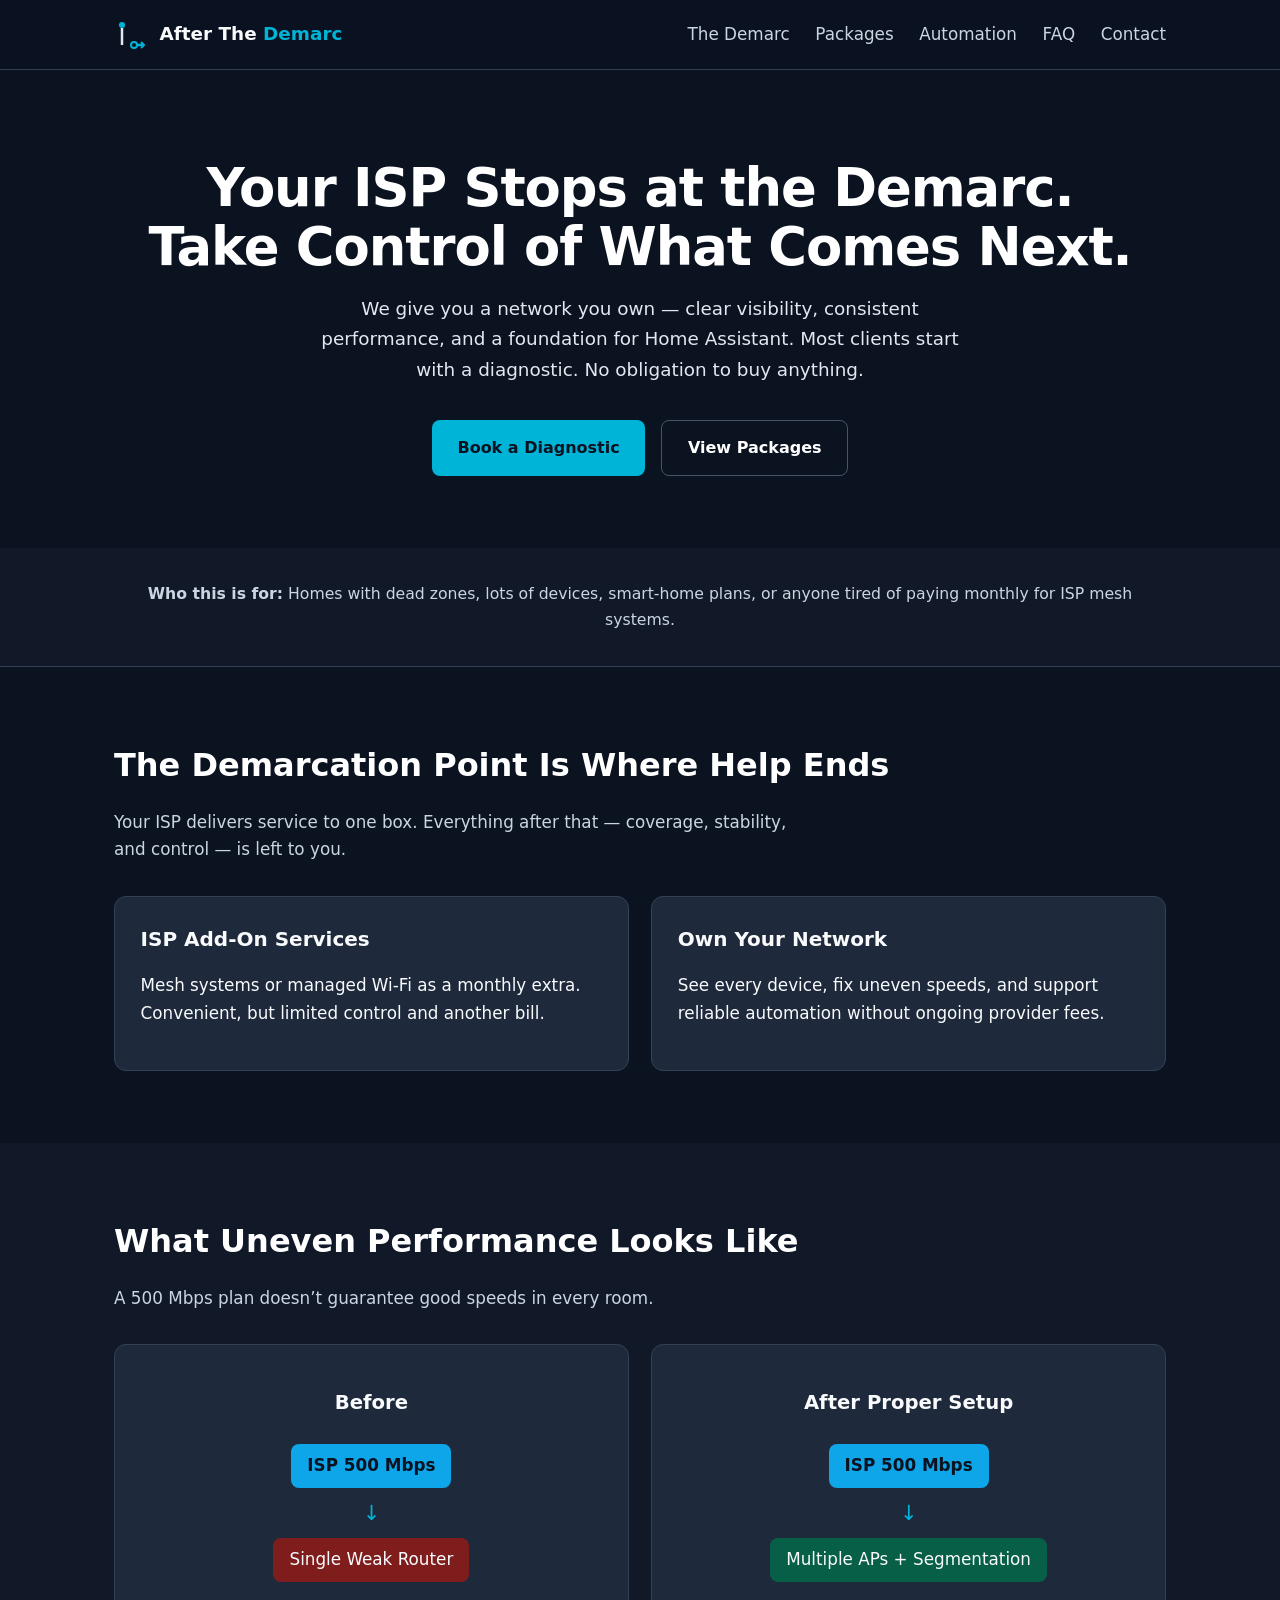
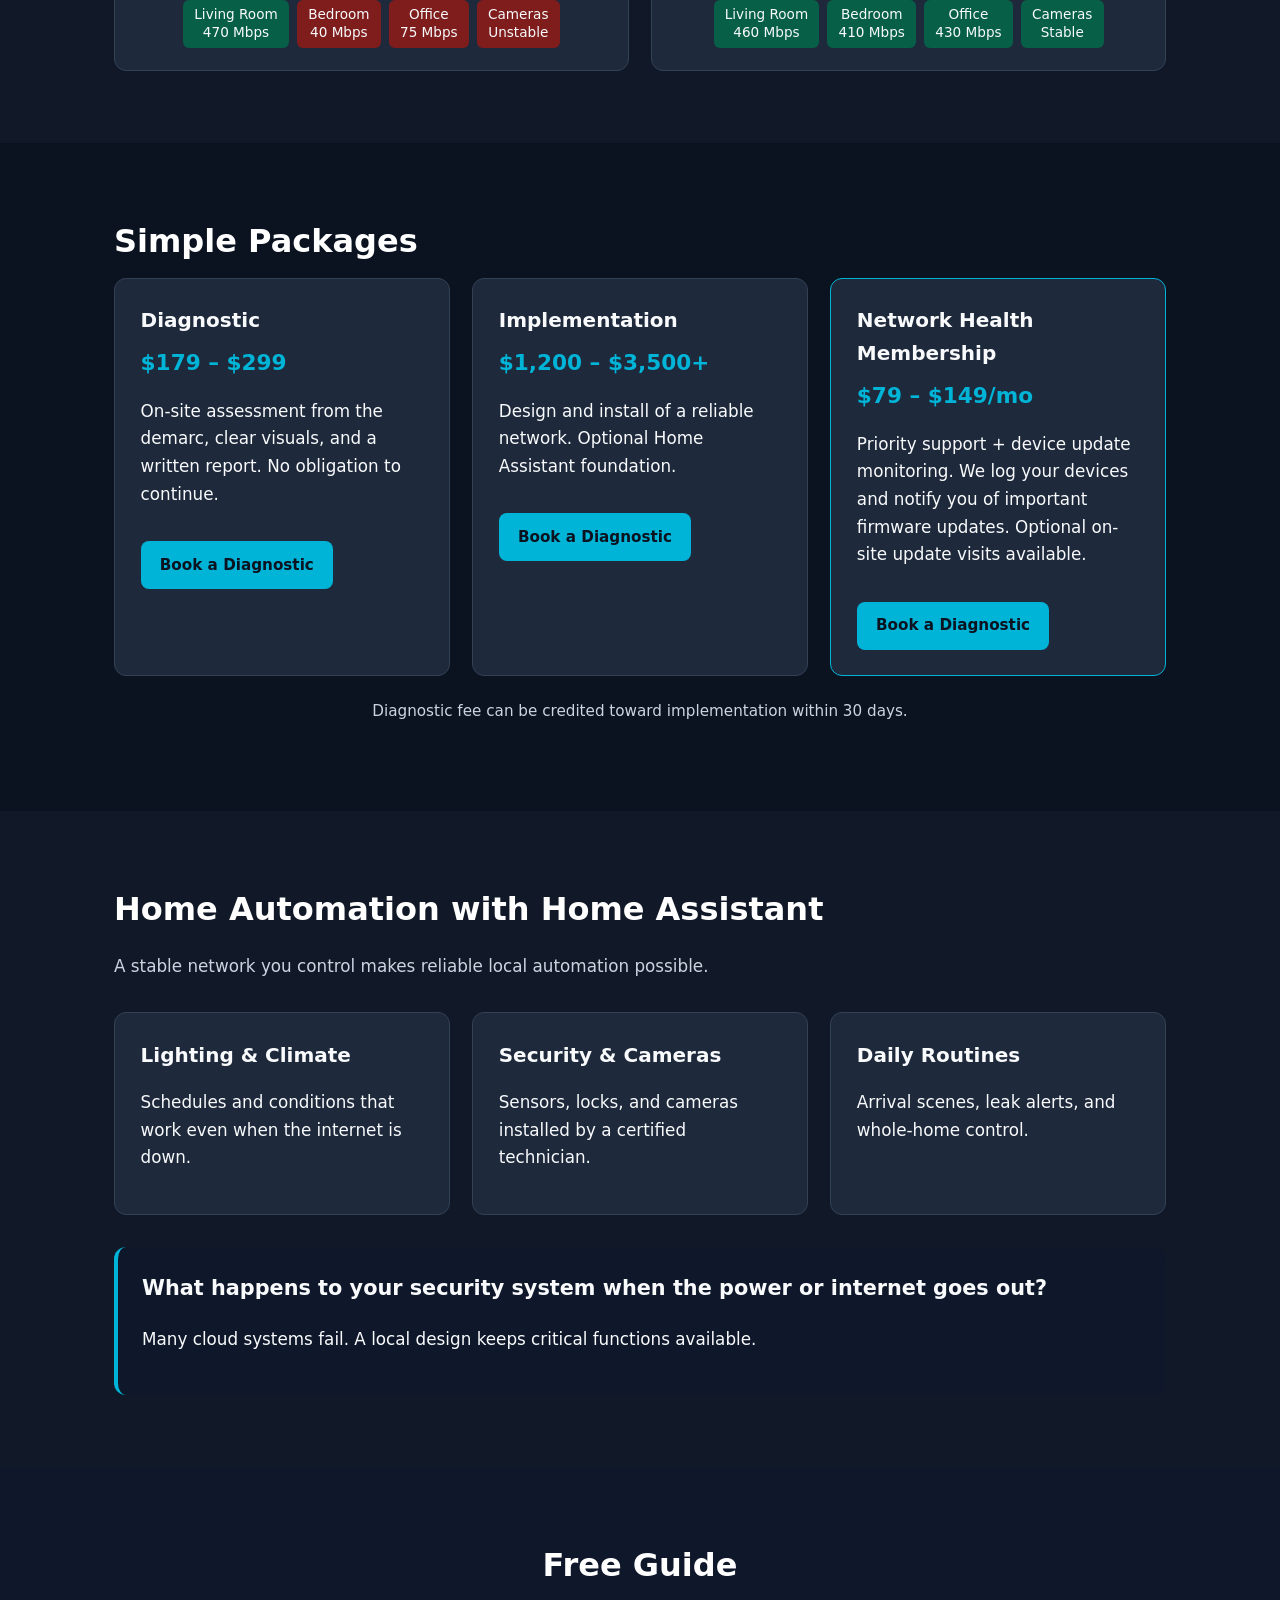
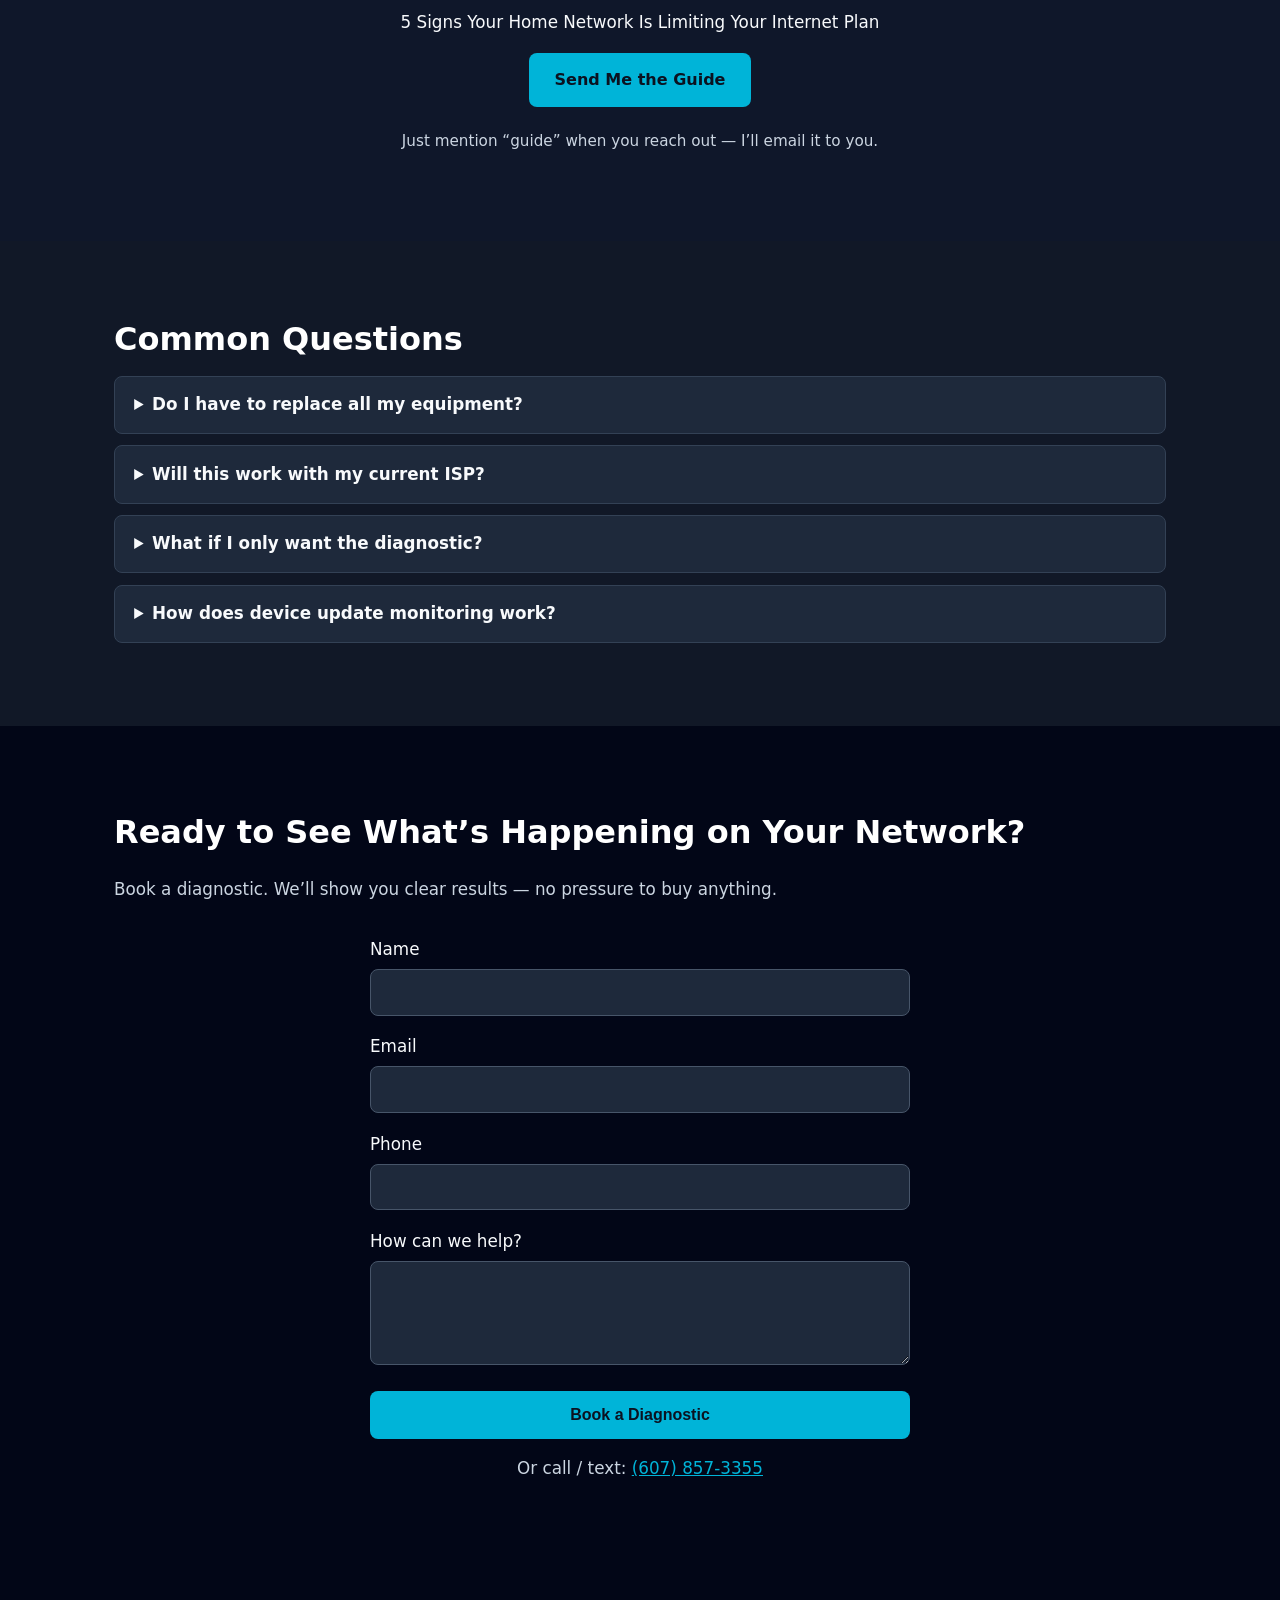
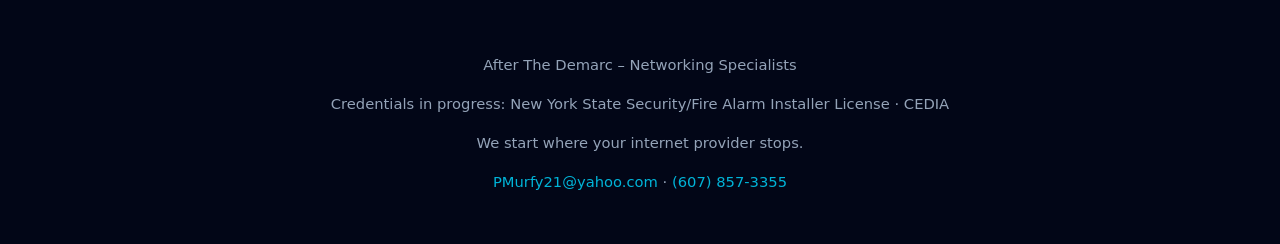
==== index.html @ 16cf2602 "New Build" ====
<!DOCTYPE html>
<html lang="en" data-theme="dark">
<head>
  <meta charset="UTF-8">
  <meta name="viewport" content="width=device-width, initial-scale=1.0">
  <title>After The Demarc – Networking Specialists</title>
  <meta name="description" content="We start where your ISP stops. Clear diagnostics, reliable home networks, and Home Assistant automation.">
  <link rel="stylesheet" href="styles.css">
</head>
<body>
  <header class="site-header">
    <div class="container header-inner">
      <a href="#" class="logo" aria-label="After The Demarc home">
        <svg width="36" height="36" viewBox="0 0 36 36" fill="none" aria-hidden="true">
          <circle cx="8" cy="8" r="3" fill="#00b4d8"/>
          <line x1="8" y1="11" x2="8" y2="28" stroke="#e2e8f0" stroke-width="2.5"/>
          <circle cx="20" cy="28" r="3" stroke="#00b4d8" stroke-width="2"/>
          <line x1="23" y1="28" x2="30" y2="28" stroke="#00b4d8" stroke-width="2.5"/>
          <polyline points="27,25 30,28 27,31" fill="none" stroke="#00b4d8" stroke-width="2"/>
        </svg>
        <span>After The <strong>Demarc</strong></span>
      </a>
      <nav class="nav" id="nav">
        <a href="#demarc">The Demarc</a>
        <a href="#packages">Packages</a>
        <a href="#automation">Automation</a>
        <a href="#faq">FAQ</a>
        <a href="#contact">Contact</a>
      </nav>
      <button class="nav-toggle" id="navToggle" aria-label="Menu" aria-expanded="false">
        <span></span><span></span><span></span>
      </button>
    </div>
  </header>

  <main>
    <section class="hero">
      <div class="container">
        <h1>Your ISP Stops at the Demarc.<br>Take Control of What Comes Next.</h1>
        <p class="hero-lead">We give you a network you own — clear visibility, consistent performance, and a foundation for Home Assistant. Most clients start with a diagnostic. No obligation to buy anything.</p>
        <div class="hero-cta">
          <a href="#contact" class="btn btn-primary">Book a Diagnostic</a>
          <a href="#packages" class="btn btn-secondary">View Packages</a>
        </div>
      </div>
    </section>

    <section class="who-for">
      <div class="container">
        <p><strong>Who this is for:</strong> Homes with dead zones, lots of devices, smart-home plans, or anyone tired of paying monthly for ISP mesh systems.</p>
      </div>
    </section>

    <section id="demarc" class="section">
      <div class="container">
        <h2>The Demarcation Point Is Where Help Ends</h2>
        <p class="section-intro">Your ISP delivers service to one box. Everything after that — coverage, stability, and control — is left to you.</p>
        <div class="grid-2">
          <div class="card">
            <h3>ISP Add-On Services</h3>
            <p>Mesh systems or managed Wi-Fi as a monthly extra. Convenient, but limited control and another bill.</p>
          </div>
          <div class="card">
            <h3>Own Your Network</h3>
            <p>See every device, fix uneven speeds, and support reliable automation without ongoing provider fees.</p>
          </div>
        </div>
      </div>
    </section>

    <section id="results" class="section section-alt">
      <div class="container">
        <h2>What Uneven Performance Looks Like</h2>
        <p class="section-intro">A 500 Mbps plan doesn’t guarantee good speeds in every room.</p>
        <div class="diagram-pair">
          <div class="diagram-card">
            <h3>Before</h3>
            <div class="diagram">
              <div class="node isp">ISP 500 Mbps</div>
              <div class="arrow">↓</div>
              <div class="node bad-router">Single Weak Router</div>
              <div class="branches">
                <span class="branch strong">Living Room<br>470 Mbps</span>
                <span class="branch weak">Bedroom<br>40 Mbps</span>
                <span class="branch weak">Office<br>75 Mbps</span>
                <span class="branch weak">Cameras<br>Unstable</span>
              </div>
            </div>
          </div>
          <div class="diagram-card">
            <h3>After Proper Setup</h3>
            <div class="diagram">
              <div class="node isp">ISP 500 Mbps</div>
              <div class="arrow">↓</div>
              <div class="node good-gateway">Multiple APs + Segmentation</div>
              <div class="branches">
                <span class="branch strong">Living Room<br>460 Mbps</span>
                <span class="branch strong">Bedroom<br>410 Mbps</span>
                <span class="branch strong">Office<br>430 Mbps</span>
                <span class="branch strong">Cameras<br>Stable</span>
              </div>
            </div>
          </div>
        </div>
      </div>
    </section>

    <section id="packages" class="section">
      <div class="container">
        <h2>Simple Packages</h2>
        <div class="grid-3">
          <div class="card">
            <h3>Diagnostic</h3>
            <p class="price">$179 – $299</p>
            <p>On-site assessment from the demarc, clear visuals, and a written report. No obligation to continue.</p>
            <a href="#contact" class="btn btn-primary btn-small">Book a Diagnostic</a>
          </div>
          <div class="card">
            <h3>Implementation</h3>
            <p class="price">$1,200 – $3,500+</p>
            <p>Design and install of a reliable network. Optional Home Assistant foundation.</p>
            <a href="#contact" class="btn btn-primary btn-small">Book a Diagnostic</a>
          </div>
          <div class="card featured">
            <h3>Network Health Membership</h3>
            <p class="price">$79 – $149/mo</p>
            <p>Priority support + device update monitoring. We log your devices and notify you of important firmware updates. Optional on-site update visits available.</p>
            <a href="#contact" class="btn btn-primary btn-small">Book a Diagnostic</a>
          </div>
        </div>
        <p class="note">Diagnostic fee can be credited toward implementation within 30 days.</p>
      </div>
    </section>

    <section id="automation" class="section section-alt">
      <div class="container">
        <h2>Home Automation with Home Assistant</h2>
        <p class="section-intro">A stable network you control makes reliable local automation possible.</p>
        <div class="grid-3">
          <div class="card">
            <h3>Lighting & Climate</h3>
            <p>Schedules and conditions that work even when the internet is down.</p>
          </div>
          <div class="card">
            <h3>Security & Cameras</h3>
            <p>Sensors, locks, and cameras installed by a certified technician.</p>
          </div>
          <div class="card">
            <h3>Daily Routines</h3>
            <p>Arrival scenes, leak alerts, and whole-home control.</p>
          </div>
        </div>
        <div class="outage-question">
          <h3>What happens to your security system when the power or internet goes out?</h3>
          <p>Many cloud systems fail. A local design keeps critical functions available.</p>
        </div>
      </div>
    </section>

    <section class="section lead-magnet">
      <div class="container center">
        <h2>Free Guide</h2>
        <p>5 Signs Your Home Network Is Limiting Your Internet Plan</p>
        <a href="#contact" class="btn btn-primary">Send Me the Guide</a>
        <p class="note">Just mention “guide” when you reach out — I’ll email it to you.</p>
      </div>
    </section>

    <section id="faq" class="section section-alt">
      <div class="container">
        <h2>Common Questions</h2>
        <div class="faq-list">
          <details>
            <summary>Do I have to replace all my equipment?</summary>
            <p>No. Many homes only need better placement, one extra access point, or light segmentation.</p>
          </details>
          <details>
            <summary>Will this work with my current ISP?</summary>
            <p>Yes. We work past the demarcation point. Your existing internet service stays.</p>
          </details>
          <details>
            <summary>What if I only want the diagnostic?</summary>
            <p>That’s completely fine. You’ll get a clear written report either way.</p>
          </details>
          <details>
            <summary>How does device update monitoring work?</summary>
            <p>With the monthly plan we log your devices and notify you of important updates. You can update them yourself or we can handle it on-site.</p>
          </details>
        </div>
      </div>
    </section>

    <section id="contact" class="section cta-section">
      <div class="container">
        <h2>Ready to See What’s Happening on Your Network?</h2>
        <p class="section-intro">Book a diagnostic. We’ll show you clear results — no pressure to buy anything.</p>
        <form id="contactForm" class="contact-form" novalidate>
          <div class="form-group">
            <label for="name">Name</label>
            <input type="text" id="name" name="name" required>
          </div>
          <div class="form-group">
            <label for="email">Email</label>
            <input type="email" id="email" name="email" required>
          </div>
          <div class="form-group">
            <label for="phone">Phone</label>
            <input type="tel" id="phone" name="phone">
          </div>
          <div class="form-group">
            <label for="message">How can we help?</label>
            <textarea id="message" name="message" rows="4" required></textarea>
          </div>
          <button type="submit" class="btn btn-primary btn-full">Book a Diagnostic</button>
          <p class="form-note">Or call / text: <a href="tel:+16078573355">(607) 857-3355</a></p>
          <div id="formMessage" class="form-message" role="status" aria-live="polite"></div>
        </form>
      </div>
    </section>
  </main>

  <footer class="site-footer">
    <div class="container">
      <p>After The Demarc – Networking Specialists</p>
      <p>Credentials in progress: New York State Security/Fire Alarm Installer License · CEDIA</p>
      <p>We start where your internet provider stops.</p>
      <p><a href="mailto:PMurfy21@yahoo.com">PMurfy21@yahoo.com</a> · <a href="tel:+16078573355">(607) 857-3355</a></p>
    </div>
  </footer>

  <script src="script.js"></script>
</body>
</html>
---- styles.css ----
:root {
  --bg: #0b1220;
  --bg-alt: #111827;
  --surface: #1e293b;
  --text: #f8fafc;
  --text-muted: #cbd5e1;
  --teal: #00b4d8;
  --teal-hover: #00c4e8;
  --border: #334155;
  --shadow: 0 8px 32px rgba(0, 0, 0, 0.4);
  --radius: 12px;
  --max-width: 1100px;
  --header-h: 70px;
}

*, *::before, *::after { box-sizing: border-box; }
html { scroll-behavior: smooth; }
body {
  margin: 0;
  font-family: system-ui, -apple-system, BlinkMacSystemFont, "Segoe UI", Roboto, sans-serif;
  background: var(--bg);
  color: var(--text);
  line-height: 1.65;
  font-size: 1.05rem;
}
.container { max-width: var(--max-width); margin: 0 auto; padding: 0 1.5rem; }
.center { text-align: center; }

.site-header {
  position: sticky; top: 0; z-index: 100;
  background: rgba(11, 18, 32, 0.94);
  backdrop-filter: blur(12px);
  border-bottom: 1px solid var(--border);
  height: var(--header-h);
}
.header-inner { display: flex; align-items: center; height: 100%; }
.logo { display: flex; align-items: center; gap: 0.6rem; text-decoration: none; color: var(--text); font-weight: 600; font-size: 1.15rem; }
.logo strong { color: var(--teal); }
.nav { display: flex; gap: 1.6rem; margin-left: auto; }
.nav a { color: var(--text-muted); text-decoration: none; font-weight: 500; }
.nav a:hover { color: var(--teal); }
.nav-toggle { background: none; border: none; cursor: pointer; padding: 0.4rem; display: none; flex-direction: column; gap: 5px; margin-left: auto; }
.nav-toggle span { width: 22px; height: 2px; background: var(--text); display: block; }

.hero { padding: 5.5rem 0 4.5rem; text-align: center; }
.hero h1 { font-size: clamp(2.2rem, 5vw, 3.3rem); font-weight: 800; line-height: 1.12; margin: 0 0 1.1rem; color: #fff; letter-spacing: -0.02em; }
.hero-lead { font-size: 1.15rem; color: #e2e8f0; max-width: 680px; margin: 0 auto 2.2rem; }
.hero-cta { display: flex; gap: 1rem; justify-content: center; flex-wrap: wrap; }

.who-for { background: #111827; padding: 1.1rem 0; text-align: center; font-size: 0.98rem; color: #cbd5e1; border-bottom: 1px solid var(--border); }

.btn { display: inline-flex; align-items: center; justify-content: center; padding: 0.85rem 1.6rem; border-radius: 8px; font-weight: 600; text-decoration: none; border: none; cursor: pointer; transition: 0.2s; font-size: 1rem; min-height: 48px; }
.btn-primary { background: var(--teal); color: #0b1220; }
.btn-primary:hover { background: var(--teal-hover); transform: translateY(-1px); }
.btn-secondary { background: transparent; color: #fff; border: 1.5px solid #475569; }
.btn-secondary:hover { border-color: var(--teal); color: var(--teal); }
.btn-full { width: 100%; }
.btn-small { margin-top: 1rem; padding: 0.65rem 1.2rem; font-size: 0.95rem; }

.section { padding: 4.5rem 0; }
.section-alt { background: var(--bg-alt); }
.section h2 { font-size: 2rem; font-weight: 700; margin: 0 0 0.6rem; color: #fff; }
.section-intro { color: var(--text-muted); max-width: 680px; margin-bottom: 2rem; }
.note { color: var(--text-muted); font-size: 0.95rem; margin-top: 1.4rem; text-align: center; }
.price { font-size: 1.35rem; font-weight: 700; color: var(--teal); margin: 0.3rem 0 0.7rem; }

.grid-2, .grid-3 { display: grid; gap: 1.4rem; }
.grid-2 { grid-template-columns: repeat(auto-fit, minmax(280px, 1fr)); }
.grid-3 { grid-template-columns: repeat(auto-fit, minmax(250px, 1fr)); }
.card { background: var(--surface); padding: 1.6rem; border-radius: var(--radius); border: 1px solid var(--border); }
.card.featured { border-color: var(--teal); }
.card h3 { margin: 0 0 0.5rem; font-size: 1.25rem; }

.diagram-pair { display: grid; grid-template-columns: repeat(auto-fit, minmax(280px, 1fr)); gap: 1.4rem; }
.diagram-card { background: var(--surface); padding: 1.4rem; border-radius: var(--radius); border: 1px solid var(--border); text-align: center; }
.diagram { margin-top: 1rem; }
.node { display: inline-block; padding: 0.5rem 1rem; border-radius: 8px; margin: 0.3rem 0; }
.node.isp { background: #0ea5e9; color: #0b1220; font-weight: 600; }
.node.bad-router { background: #7f1d1d; }
.node.good-gateway { background: #065f46; }
.arrow { color: var(--teal); font-size: 1.3rem; margin: 0.2rem 0; }
.branches { display: flex; flex-wrap: wrap; justify-content: center; gap: 0.5rem; margin-top: 0.8rem; }
.branch { padding: 0.4rem 0.7rem; border-radius: 6px; font-size: 0.85rem; line-height: 1.3; }
.branch.strong { background: #065f46; }
.branch.weak { background: #7f1d1d; }

.outage-question { margin-top: 2rem; padding: 1.5rem; background: #0f172a; border-left: 4px solid var(--teal); border-radius: var(--radius); }
.outage-question h3 { margin-top: 0; font-size: 1.3rem; }

.lead-magnet { background: #0f172a; }

.faq-list details { background: var(--surface); border: 1px solid var(--border); border-radius: 8px; margin-bottom: 0.7rem; padding: 0.9rem 1.2rem; }
.faq-list summary { cursor: pointer; font-weight: 600; }
.faq-list details p { margin: 0.6rem 0 0; color: var(--text-muted); }

.cta-section { background: #020617; padding: 5rem 0; }
.cta-section h2 { color: #fff; }
.contact-form { max-width: 540px; margin: 1.8rem auto 0; }
.form-group { margin-bottom: 1.1rem; }
.form-group label { display: block; margin-bottom: 0.35rem; font-weight: 500; }
.form-group input, .form-group textarea {
  width: 100%; padding: 0.8rem 1rem; border: 1px solid #475569; border-radius: 8px;
  background: #1e293b; color: #f8fafc; font-size: 1rem; font-family: inherit;
}
.form-group input:focus, .form-group textarea:focus { outline: none; border-color: var(--teal); box-shadow: 0 0 0 3px rgba(0,180,216,0.25); }
.form-note { text-align: center; margin-top: 1rem; color: #cbd5e1; }
.form-note a { color: var(--teal); }
.form-message { text-align: center; margin-top: 0.8rem; min-height: 1.4em; }

.site-footer { background: #020617; color: #94a3b8; text-align: center; padding: 2.2rem 1rem; font-size: 0.92rem; }
.site-footer a { color: var(--teal); text-decoration: none; }

@media (max-width: 768px) {
  .nav { position: absolute; top: var(--header-h); left: 0; right: 0; background: #111827; flex-direction: column; padding: 1.2rem; display: none; border-bottom: 1px solid var(--border); }
  .nav.open { display: flex; }
  .nav-toggle { display: flex; }
  .hero { padding: 4rem 0 3rem; }
  .section { padding: 3.2rem 0; }
}
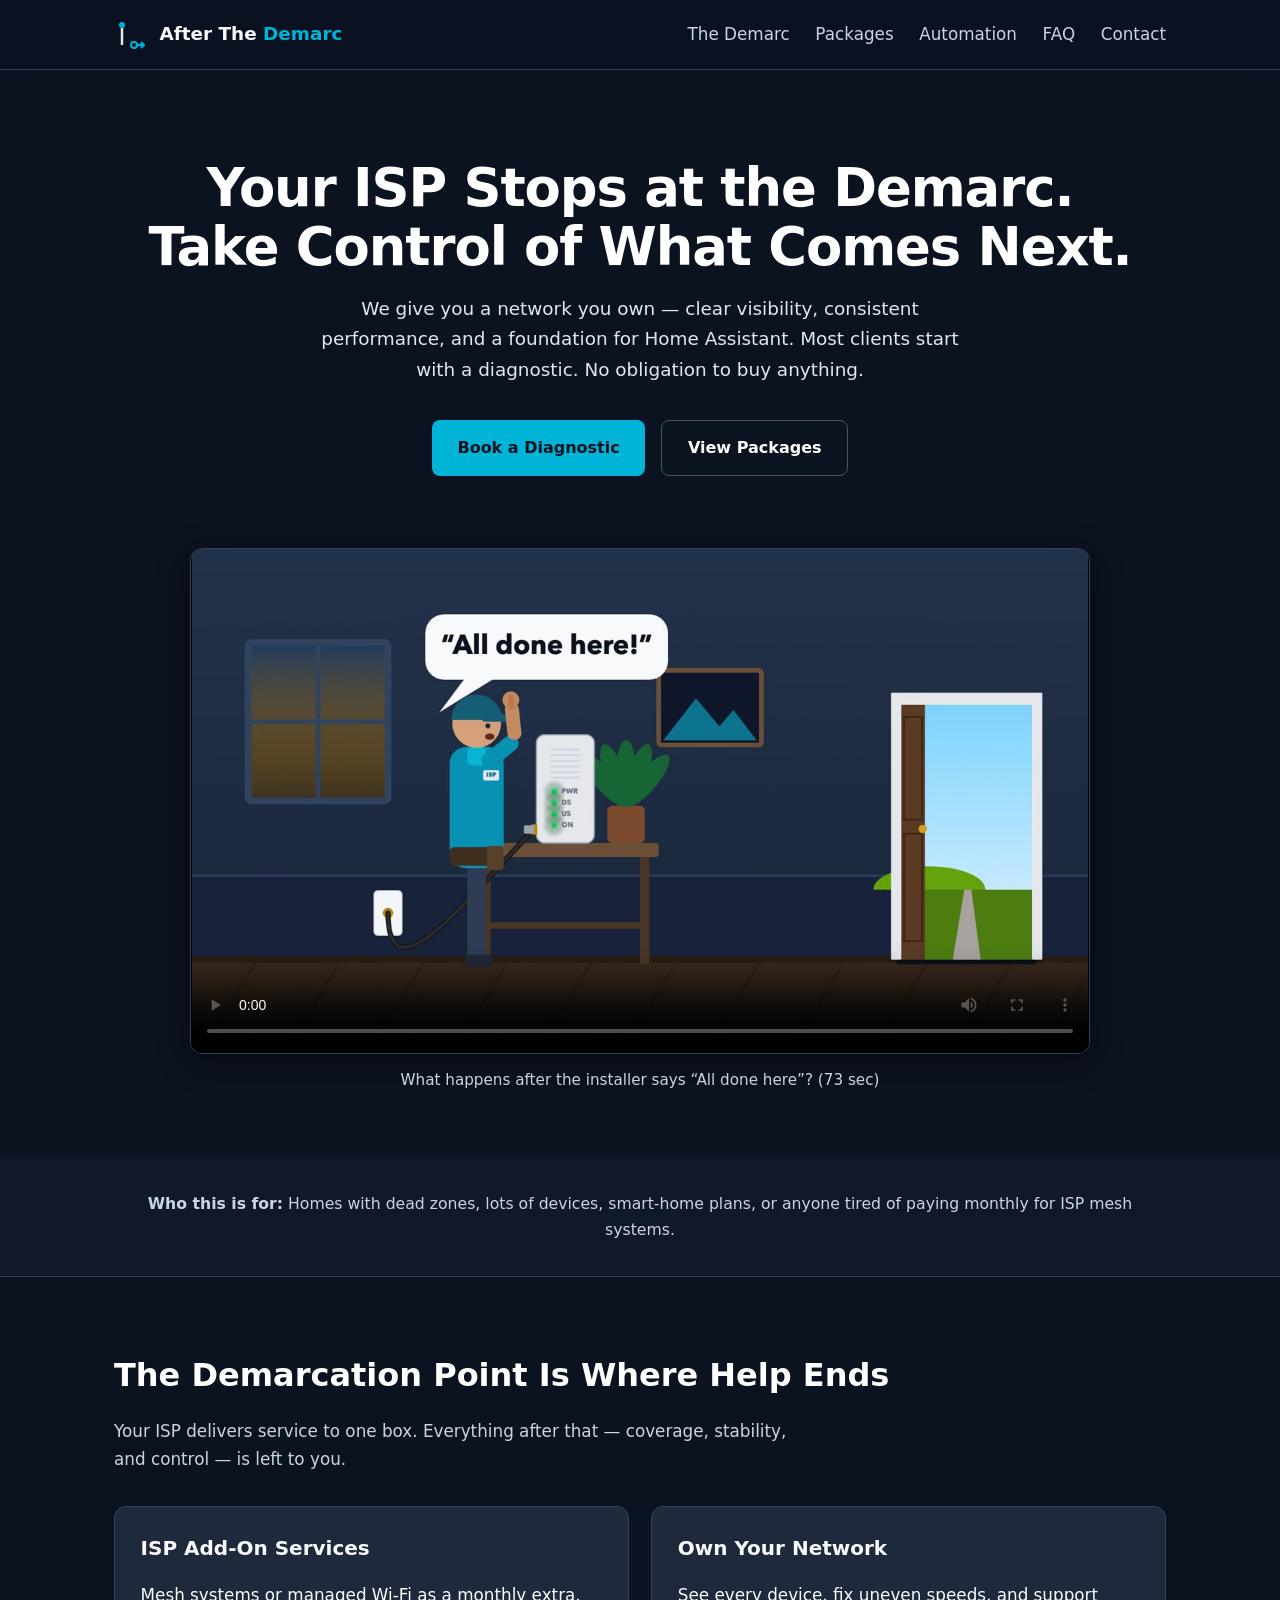
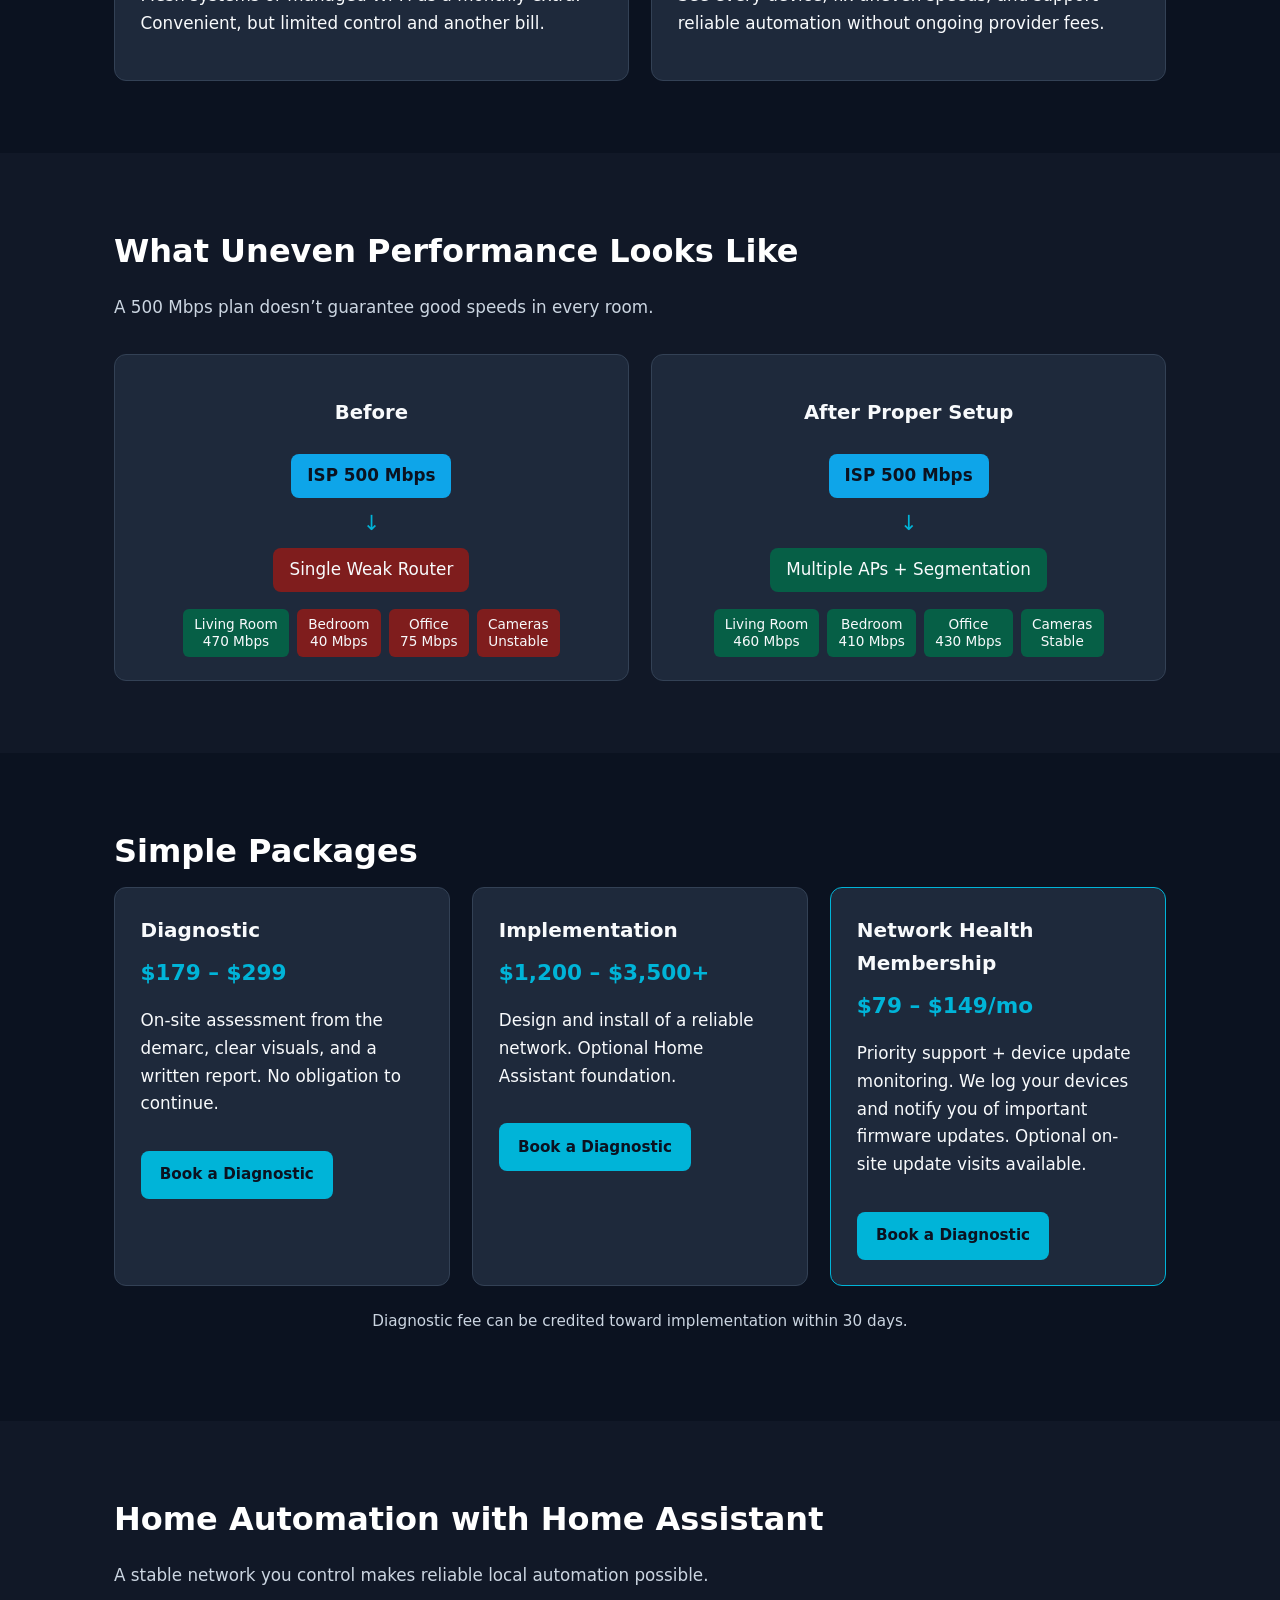
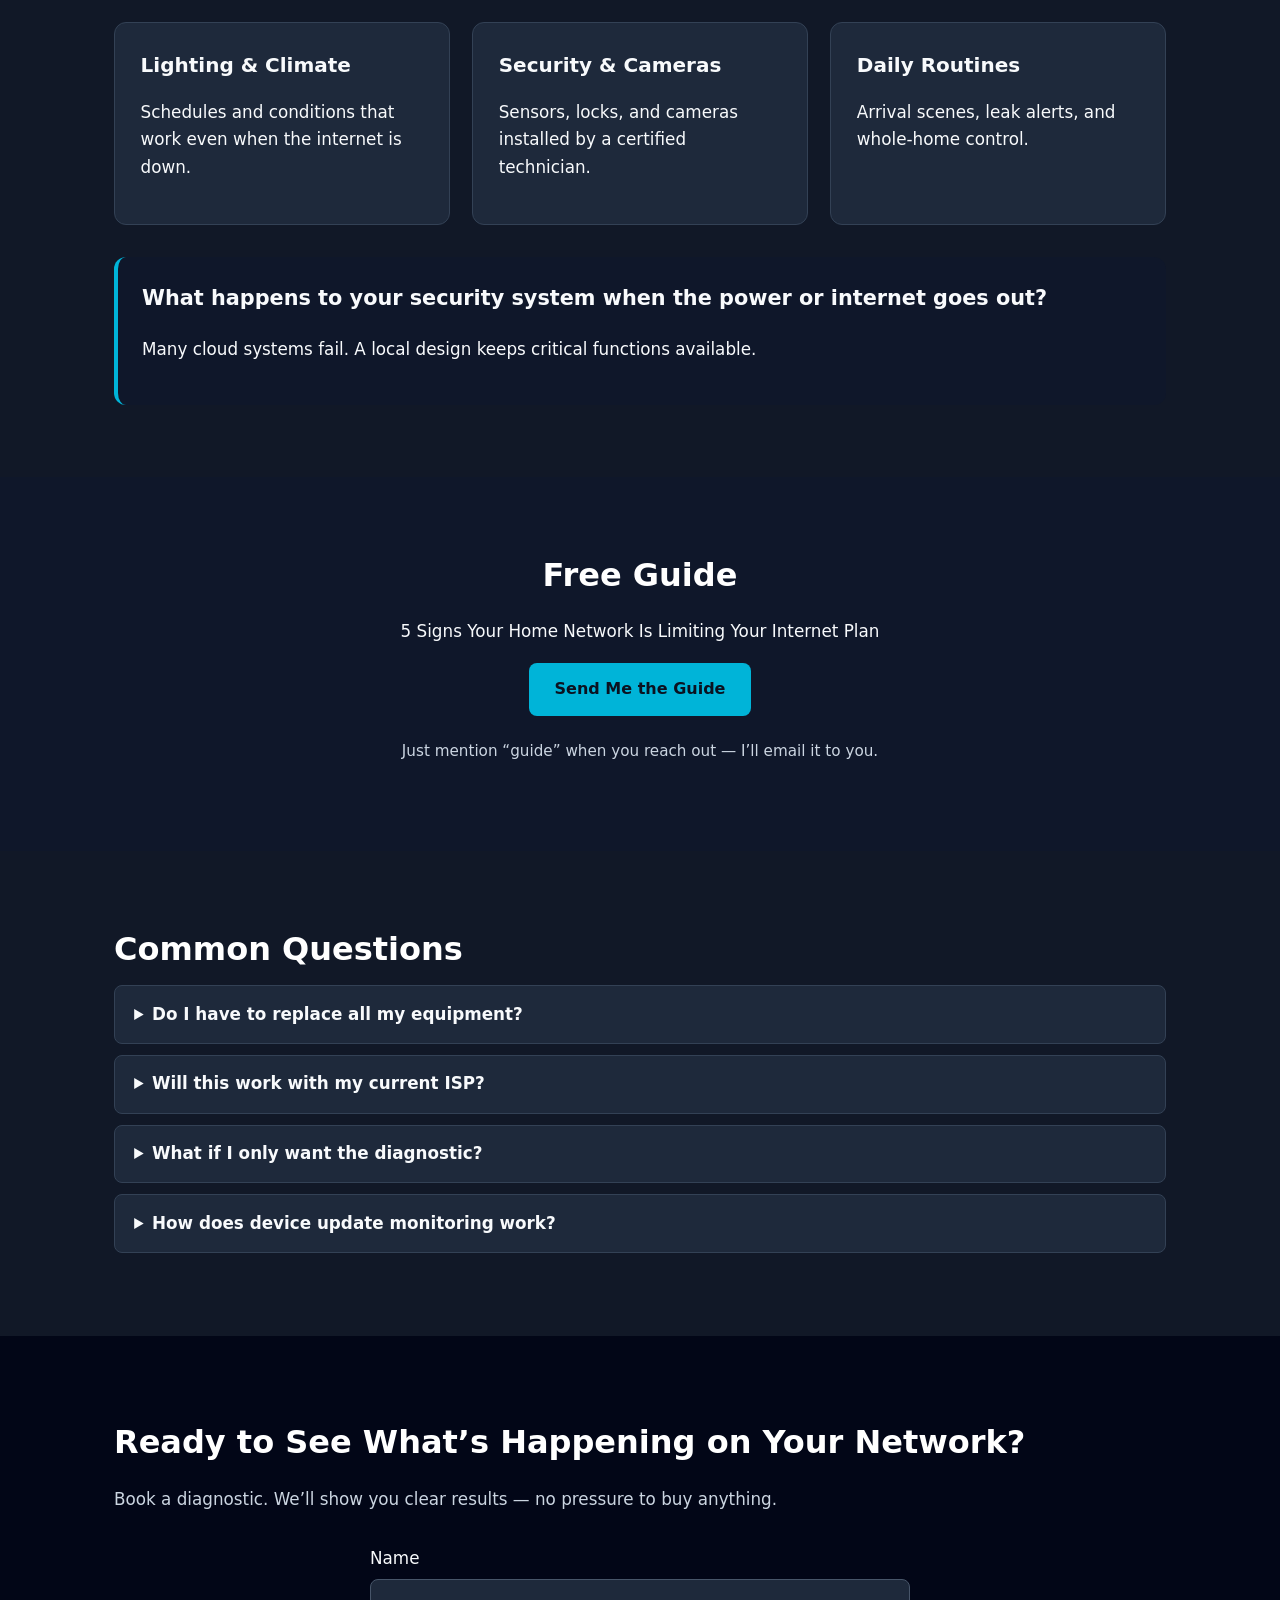
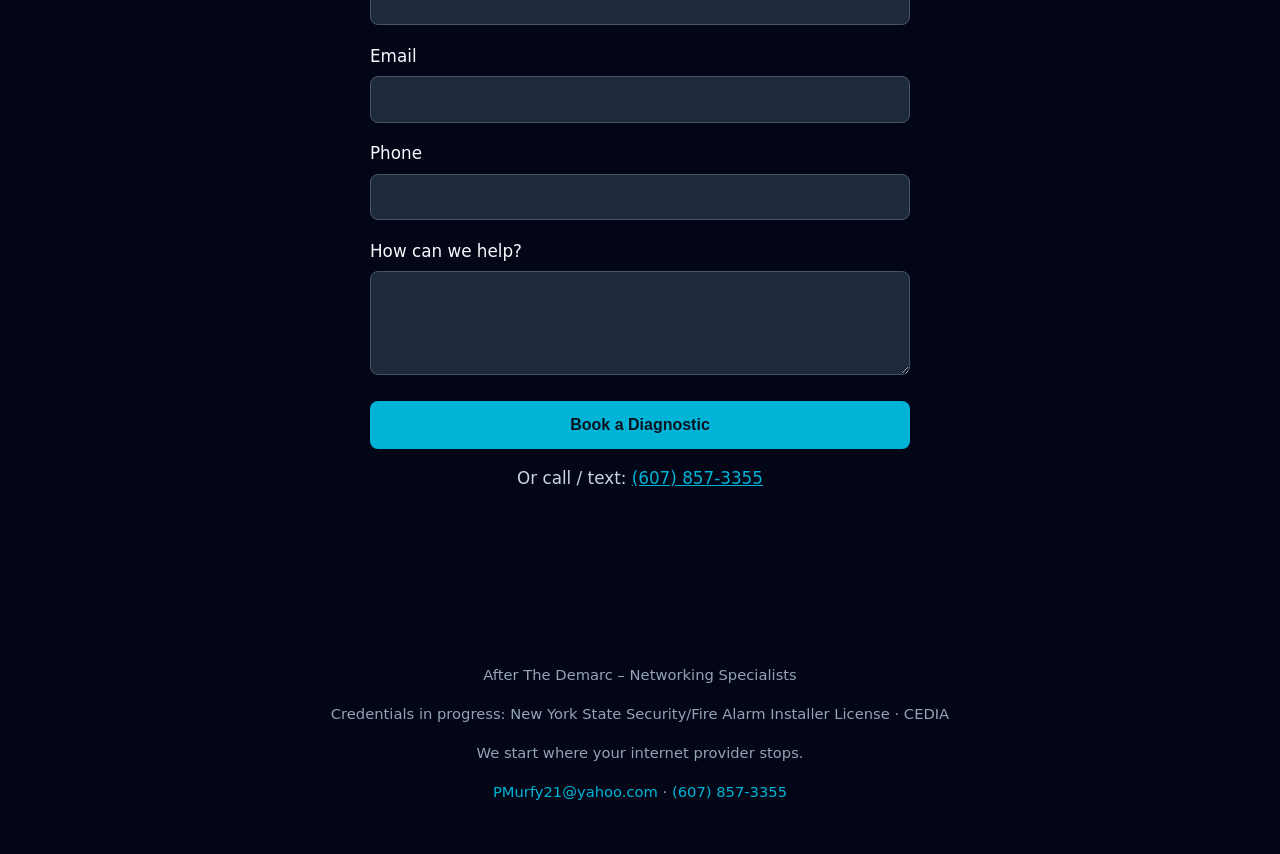
==== commit cd15f149: "Add promo video with homepage embed 73-second animated promo (ISP install cold open → demarc pitch →" ====
--- a/index.html
+++ b/index.html
@@ -45,6 +45,18 @@
       </div>
     </section>
 
+    <section class="video-section">
+      <div class="container">
+        <div class="video-frame">
+          <video controls playsinline preload="metadata" poster="media/video-poster.jpg">
+            <source src="media/after-the-demarc-intro.mp4" type="video/mp4">
+            Your browser doesn’t support embedded video. <a href="media/after-the-demarc-intro.mp4">Download the video</a>.
+          </video>
+        </div>
+        <p class="video-caption">What happens after the installer says “All done here”? (73 sec)</p>
+      </div>
+    </section>
+
     <section class="who-for">
       <div class="container">
         <p><strong>Who this is for:</strong> Homes with dead zones, lots of devices, smart-home plans, or anyone tired of paying monthly for ISP mesh systems.</p>
--- a/styles.css
+++ b/styles.css
@@ -46,6 +46,11 @@
 .hero h1 { font-size: clamp(2.2rem, 5vw, 3.3rem); font-weight: 800; line-height: 1.12; margin: 0 0 1.1rem; color: #fff; letter-spacing: -0.02em; }
 .hero-lead { font-size: 1.15rem; color: #e2e8f0; max-width: 680px; margin: 0 auto 2.2rem; }
 .hero-cta { display: flex; gap: 1rem; justify-content: center; flex-wrap: wrap; }
+
+.video-section { padding: 0 0 4rem; }
+.video-frame { max-width: 900px; margin: 0 auto; border-radius: var(--radius); overflow: hidden; border: 1px solid var(--border); box-shadow: var(--shadow); background: #000; aspect-ratio: 16 / 9; }
+.video-frame video { display: block; width: 100%; height: 100%; }
+.video-caption { text-align: center; color: var(--text-muted); font-size: 0.95rem; margin: 0.9rem 0 0; }
 
 .who-for { background: #111827; padding: 1.1rem 0; text-align: center; font-size: 0.98rem; color: #cbd5e1; border-bottom: 1px solid var(--border); }
 
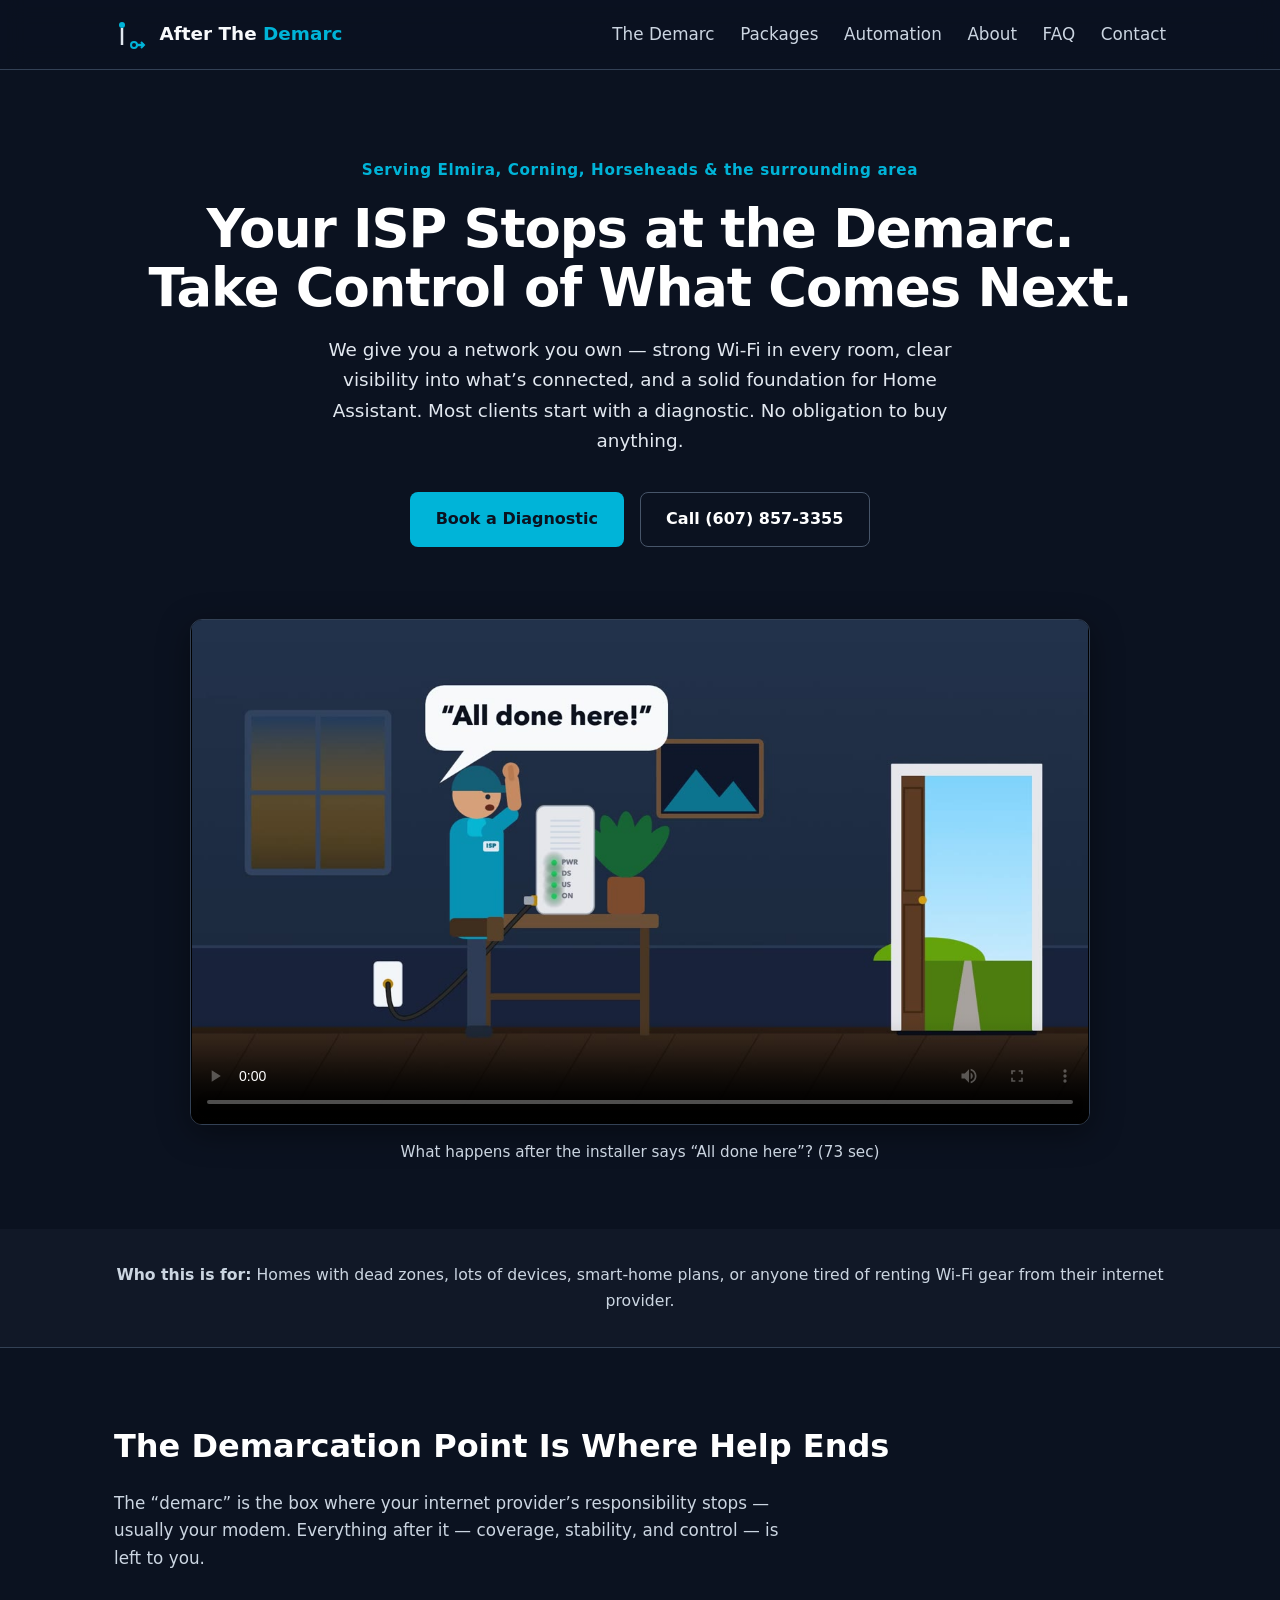
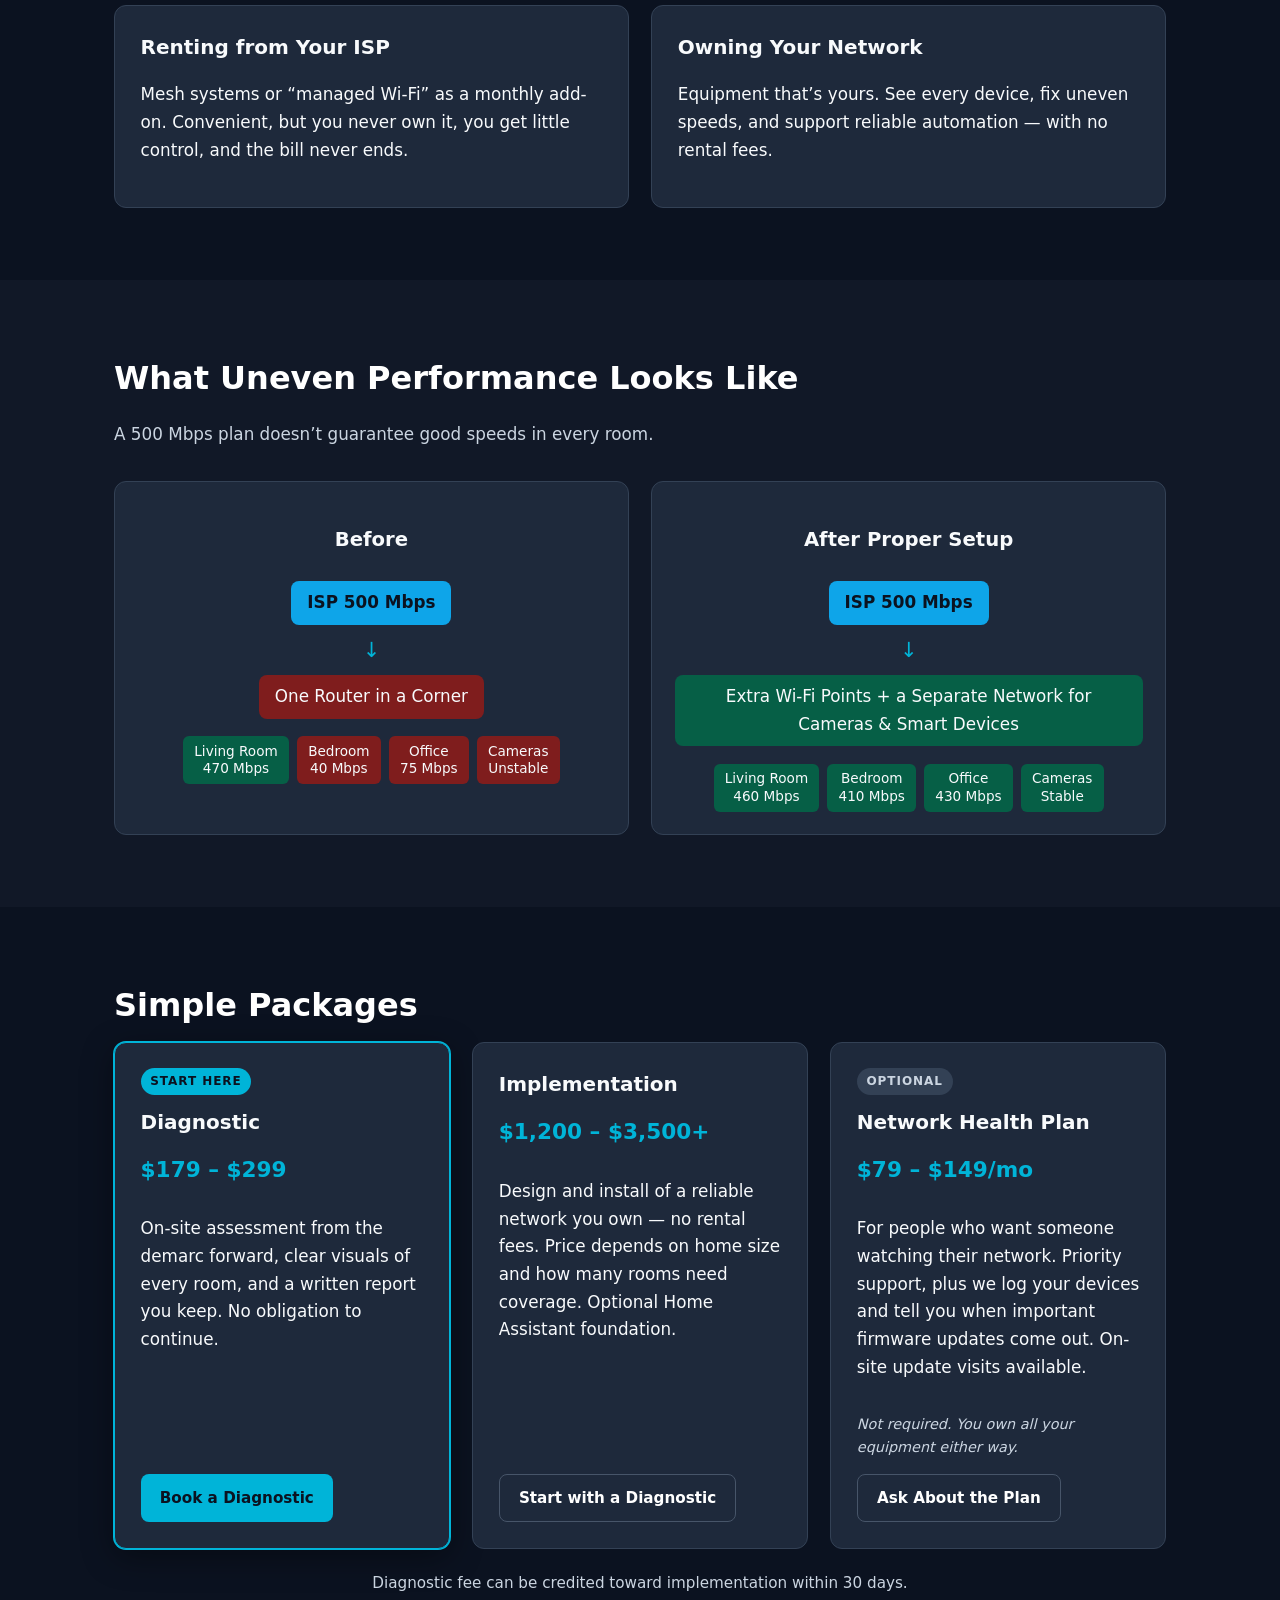
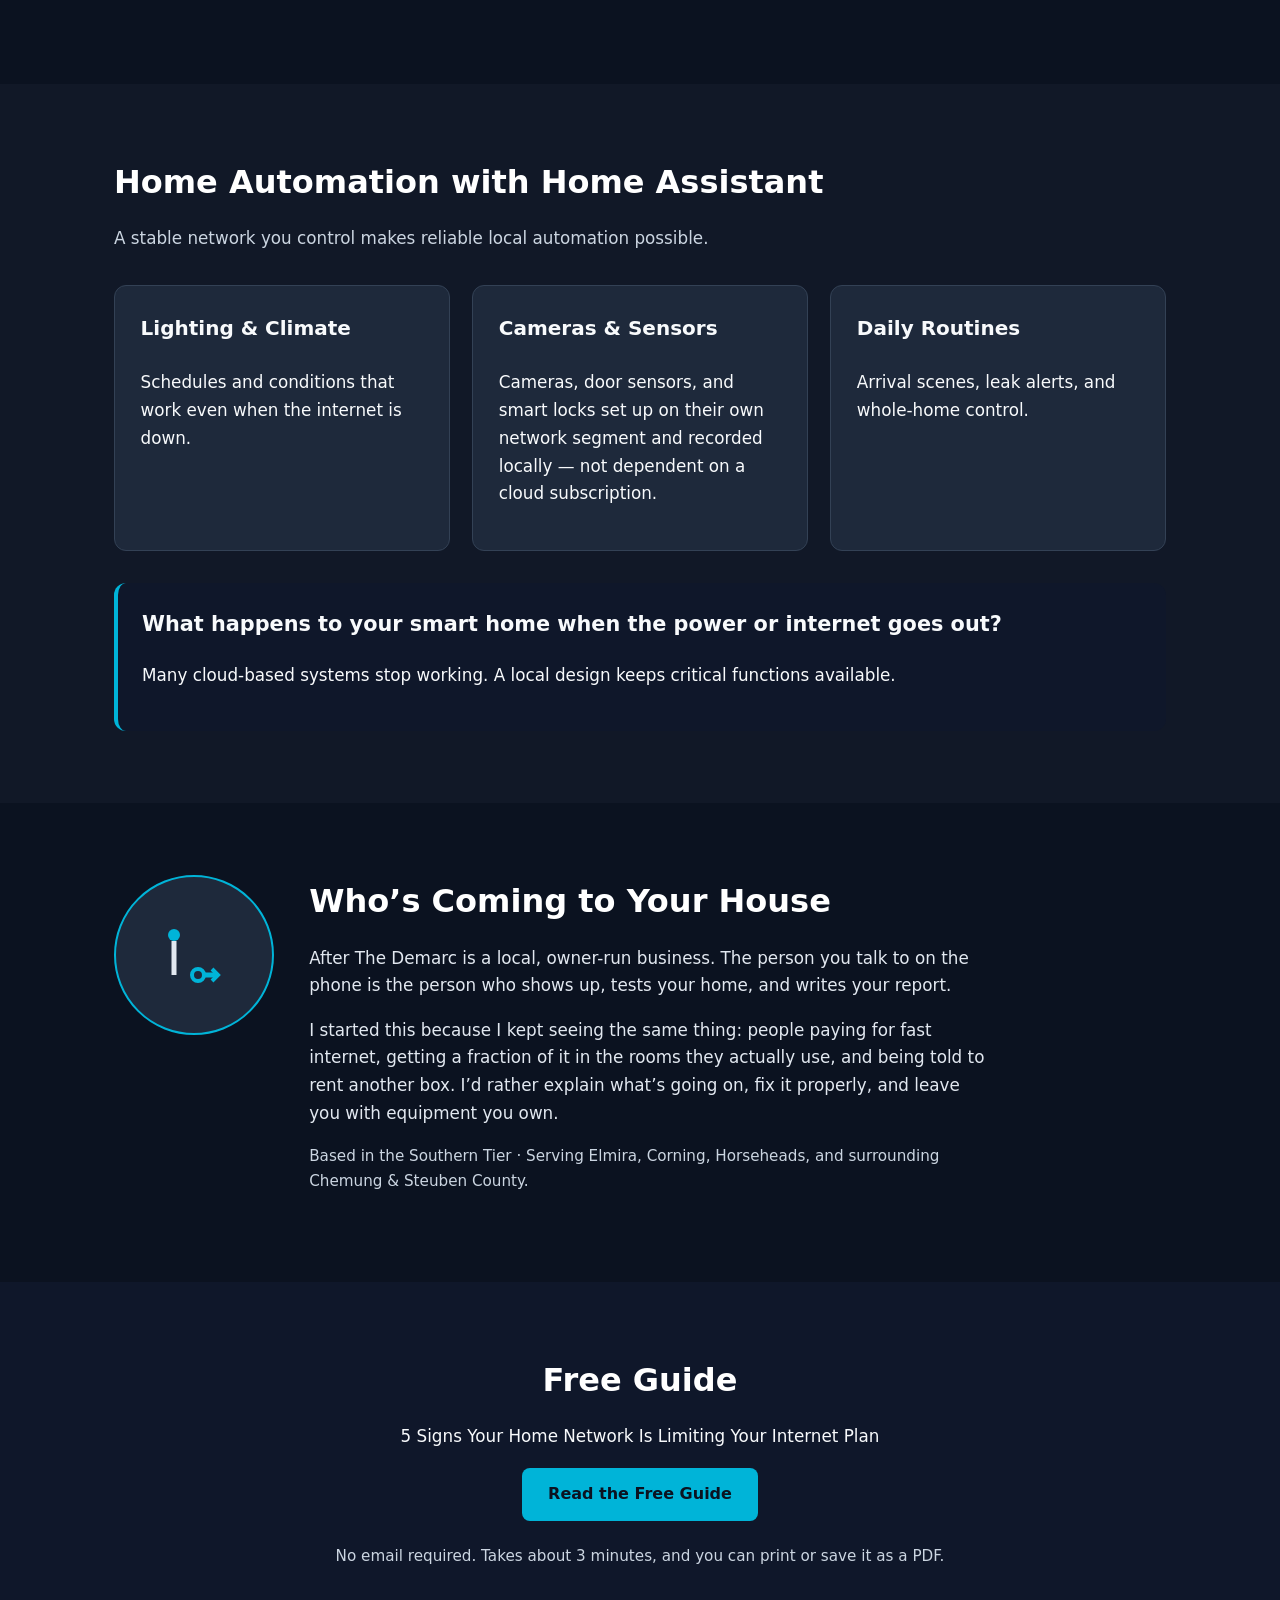
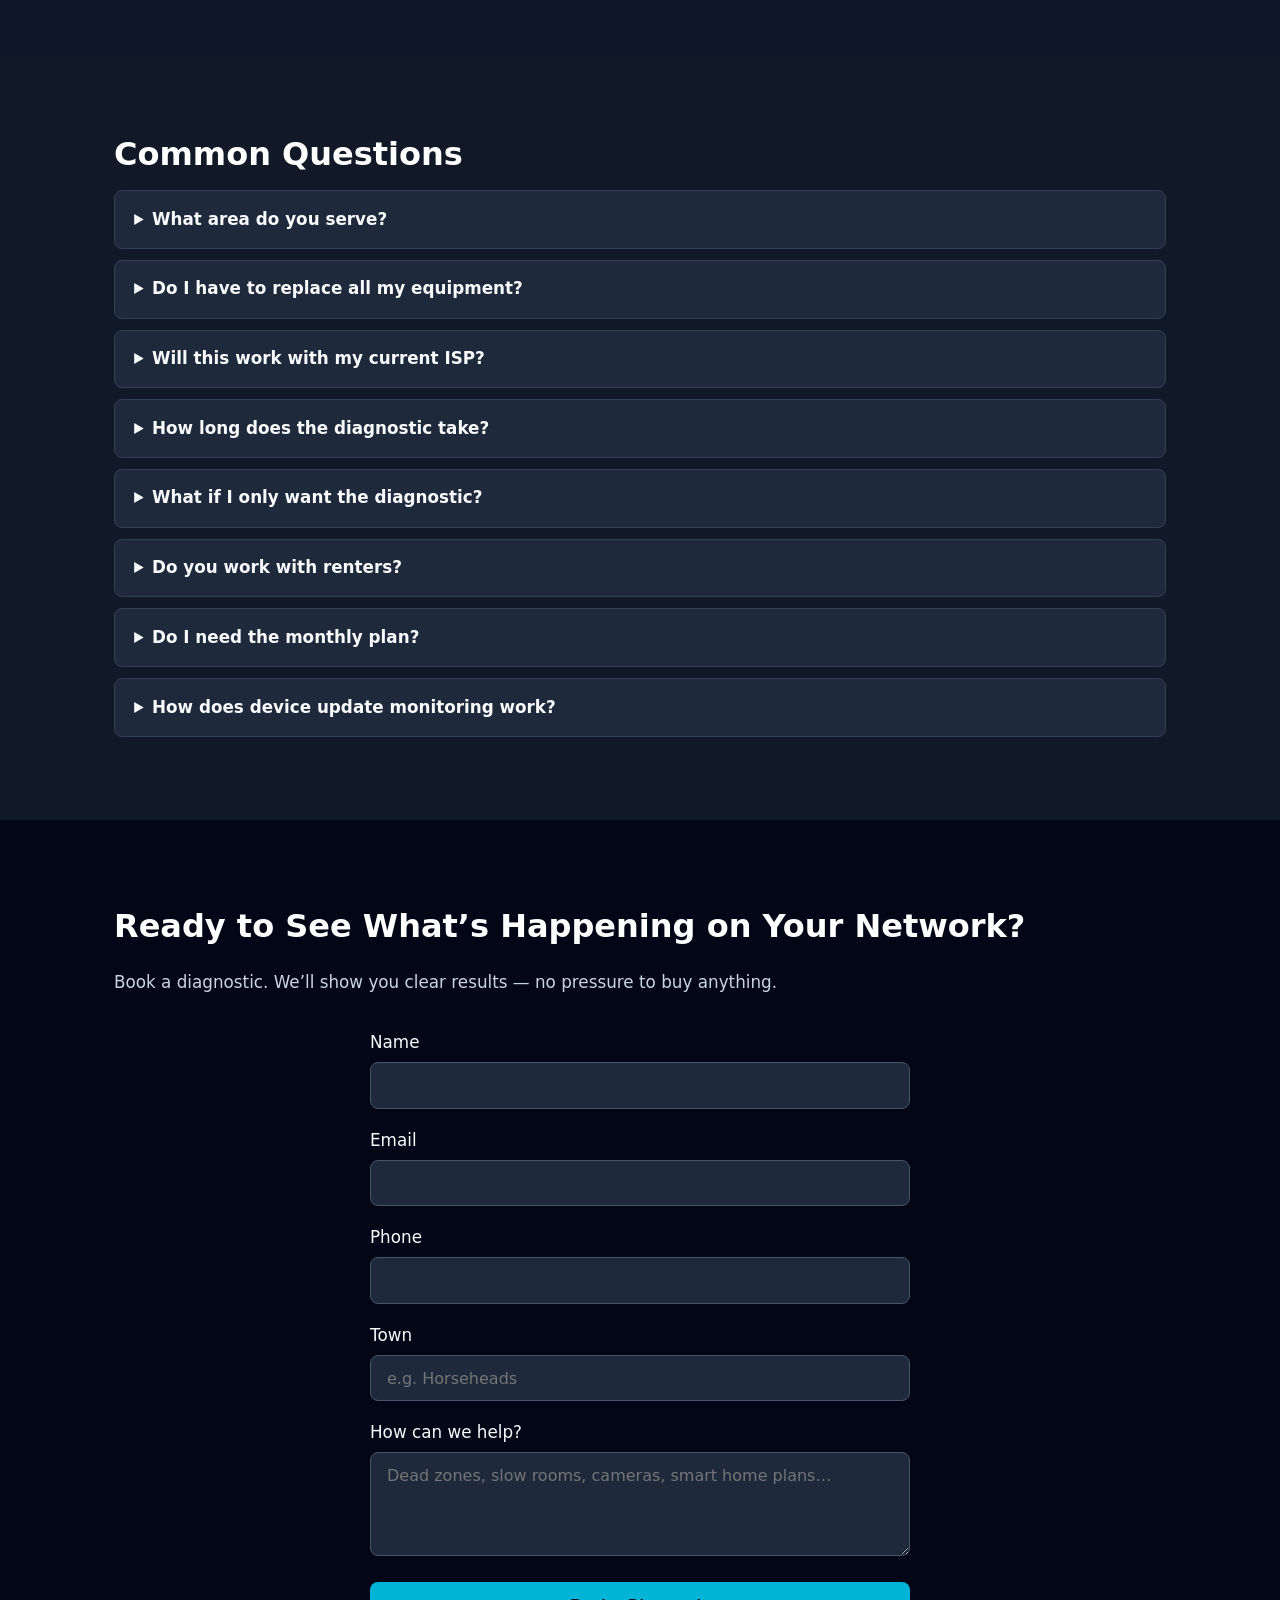
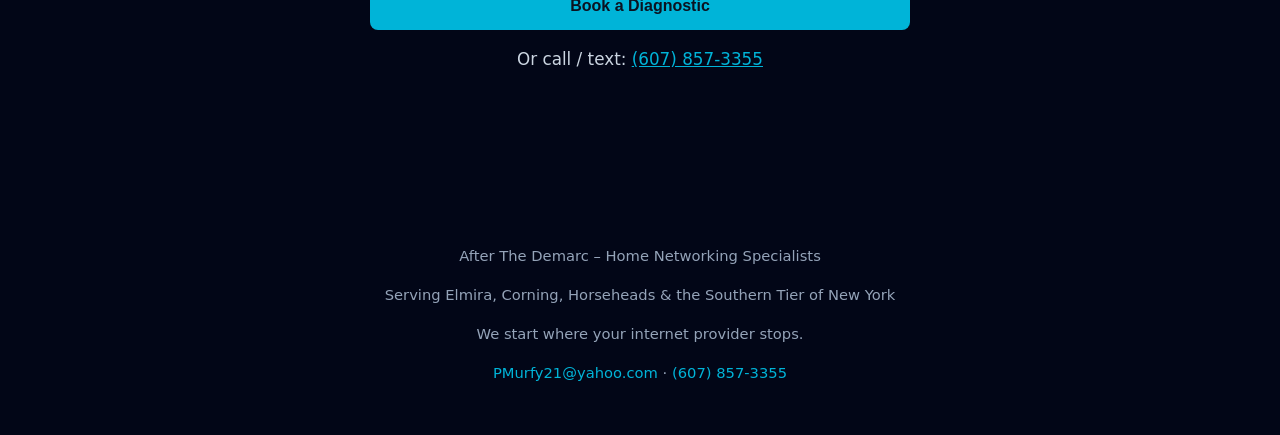
==== commit 64f1ae0d: "Improve trust, clarity, and lead capture on the site - Contact form posts via Formspree (mailto fall" ====
--- a/index.html
+++ b/index.html
@@ -3,8 +3,42 @@
 <head>
   <meta charset="UTF-8">
   <meta name="viewport" content="width=device-width, initial-scale=1.0">
-  <title>After The Demarc – Networking Specialists</title>
-  <meta name="description" content="We start where your ISP stops. Clear diagnostics, reliable home networks, and Home Assistant automation.">
+  <title>After The Demarc – Home Networking in Elmira, Corning &amp; the Southern Tier</title>
+  <meta name="description" content="We start where your ISP stops. Whole-home Wi-Fi diagnostics, reliable home networks you own, and Home Assistant automation for Elmira, Corning, Horseheads and the Southern Tier.">
+  <link rel="canonical" href="https://patinthehat007.github.io/after-the-demark/">
+  <link rel="icon" href="favicon.svg" type="image/svg+xml">
+
+  <!-- Link previews (Facebook, Nextdoor, texts). Update the URLs if you move to your own domain. -->
+  <meta property="og:type" content="website">
+  <meta property="og:site_name" content="After The Demarc">
+  <meta property="og:title" content="After The Demarc – Your ISP stops at the box. We start there.">
+  <meta property="og:description" content="Dead zones, buffering, cameras dropping out? Book an on-site network diagnostic in the Elmira/Corning area. No obligation.">
+  <meta property="og:url" content="https://patinthehat007.github.io/after-the-demark/">
+  <meta property="og:image" content="https://patinthehat007.github.io/after-the-demark/media/og-image.jpg">
+  <meta property="og:image:width" content="1200">
+  <meta property="og:image:height" content="630">
+  <meta name="twitter:card" content="summary_large_image">
+
+  <script type="application/ld+json">
+  {
+    "@context": "https://schema.org",
+    "@type": "LocalBusiness",
+    "name": "After The Demarc",
+    "description": "Home networking specialists: Wi-Fi diagnostics, network design and installation, and Home Assistant automation.",
+    "url": "https://patinthehat007.github.io/after-the-demark/",
+    "image": "https://patinthehat007.github.io/after-the-demark/media/og-image.jpg",
+    "telephone": "+1-607-857-3355",
+    "email": "PMurfy21@yahoo.com",
+    "priceRange": "$$",
+    "areaServed": [
+      { "@type": "City", "name": "Elmira, NY" },
+      { "@type": "City", "name": "Corning, NY" },
+      { "@type": "City", "name": "Horseheads, NY" },
+      { "@type": "AdministrativeArea", "name": "Chemung County, NY" },
+      { "@type": "AdministrativeArea", "name": "Steuben County, NY" }
+    ]
+  }
+  </script>
   <link rel="stylesheet" href="styles.css">
 </head>
 <body>
@@ -24,6 +58,7 @@
         <a href="#demarc">The Demarc</a>
         <a href="#packages">Packages</a>
         <a href="#automation">Automation</a>
+        <a href="#about">About</a>
         <a href="#faq">FAQ</a>
         <a href="#contact">Contact</a>
       </nav>
@@ -36,11 +71,12 @@
   <main>
     <section class="hero">
       <div class="container">
+        <p class="hero-area">Serving Elmira, Corning, Horseheads &amp; the surrounding area</p>
         <h1>Your ISP Stops at the Demarc.<br>Take Control of What Comes Next.</h1>
-        <p class="hero-lead">We give you a network you own — clear visibility, consistent performance, and a foundation for Home Assistant. Most clients start with a diagnostic. No obligation to buy anything.</p>
+        <p class="hero-lead">We give you a network you own — strong Wi-Fi in every room, clear visibility into what’s connected, and a solid foundation for Home Assistant. Most clients start with a diagnostic. No obligation to buy anything.</p>
         <div class="hero-cta">
           <a href="#contact" class="btn btn-primary">Book a Diagnostic</a>
-          <a href="#packages" class="btn btn-secondary">View Packages</a>
+          <a href="tel:+16078573355" class="btn btn-secondary">Call (607) 857-3355</a>
         </div>
       </div>
     </section>
@@ -59,22 +95,22 @@
 
     <section class="who-for">
       <div class="container">
-        <p><strong>Who this is for:</strong> Homes with dead zones, lots of devices, smart-home plans, or anyone tired of paying monthly for ISP mesh systems.</p>
+        <p><strong>Who this is for:</strong> Homes with dead zones, lots of devices, smart-home plans, or anyone tired of renting Wi-Fi gear from their internet provider.</p>
       </div>
     </section>
 
     <section id="demarc" class="section">
       <div class="container">
         <h2>The Demarcation Point Is Where Help Ends</h2>
-        <p class="section-intro">Your ISP delivers service to one box. Everything after that — coverage, stability, and control — is left to you.</p>
+        <p class="section-intro">The “demarc” is the box where your internet provider’s responsibility stops — usually your modem. Everything after it — coverage, stability, and control — is left to you.</p>
         <div class="grid-2">
           <div class="card">
-            <h3>ISP Add-On Services</h3>
-            <p>Mesh systems or managed Wi-Fi as a monthly extra. Convenient, but limited control and another bill.</p>
-          </div>
-          <div class="card">
-            <h3>Own Your Network</h3>
-            <p>See every device, fix uneven speeds, and support reliable automation without ongoing provider fees.</p>
+            <h3>Renting from Your ISP</h3>
+            <p>Mesh systems or “managed Wi-Fi” as a monthly add-on. Convenient, but you never own it, you get little control, and the bill never ends.</p>
+          </div>
+          <div class="card">
+            <h3>Owning Your Network</h3>
+            <p>Equipment that’s yours. See every device, fix uneven speeds, and support reliable automation — with no rental fees.</p>
           </div>
         </div>
       </div>
@@ -90,7 +126,7 @@
             <div class="diagram">
               <div class="node isp">ISP 500 Mbps</div>
               <div class="arrow">↓</div>
-              <div class="node bad-router">Single Weak Router</div>
+              <div class="node bad-router">One Router in a Corner</div>
               <div class="branches">
                 <span class="branch strong">Living Room<br>470 Mbps</span>
                 <span class="branch weak">Bedroom<br>40 Mbps</span>
@@ -104,7 +140,7 @@
             <div class="diagram">
               <div class="node isp">ISP 500 Mbps</div>
               <div class="arrow">↓</div>
-              <div class="node good-gateway">Multiple APs + Segmentation</div>
+              <div class="node good-gateway">Extra Wi-Fi Points + a Separate Network for Cameras &amp; Smart Devices</div>
               <div class="branches">
                 <span class="branch strong">Living Room<br>460 Mbps</span>
                 <span class="branch strong">Bedroom<br>410 Mbps</span>
@@ -121,23 +157,26 @@
       <div class="container">
         <h2>Simple Packages</h2>
         <div class="grid-3">
-          <div class="card">
+          <div class="card featured">
+            <span class="card-tag">Start here</span>
             <h3>Diagnostic</h3>
             <p class="price">$179 – $299</p>
-            <p>On-site assessment from the demarc, clear visuals, and a written report. No obligation to continue.</p>
+            <p>On-site assessment from the demarc forward, clear visuals of every room, and a written report you keep. No obligation to continue.</p>
             <a href="#contact" class="btn btn-primary btn-small">Book a Diagnostic</a>
           </div>
           <div class="card">
             <h3>Implementation</h3>
             <p class="price">$1,200 – $3,500+</p>
-            <p>Design and install of a reliable network. Optional Home Assistant foundation.</p>
-            <a href="#contact" class="btn btn-primary btn-small">Book a Diagnostic</a>
-          </div>
-          <div class="card featured">
-            <h3>Network Health Membership</h3>
+            <p>Design and install of a reliable network you own — no rental fees. Price depends on home size and how many rooms need coverage. Optional Home Assistant foundation.</p>
+            <a href="#contact" class="btn btn-secondary btn-small">Start with a Diagnostic</a>
+          </div>
+          <div class="card">
+            <span class="card-tag card-tag-muted">Optional</span>
+            <h3>Network Health Plan</h3>
             <p class="price">$79 – $149/mo</p>
-            <p>Priority support + device update monitoring. We log your devices and notify you of important firmware updates. Optional on-site update visits available.</p>
-            <a href="#contact" class="btn btn-primary btn-small">Book a Diagnostic</a>
+            <p>For people who want someone watching their network. Priority support, plus we log your devices and tell you when important firmware updates come out. On-site update visits available.</p>
+            <p class="card-fine">Not required. You own all your equipment either way.</p>
+            <a href="#contact" class="btn btn-secondary btn-small">Ask About the Plan</a>
           </div>
         </div>
         <p class="note">Diagnostic fee can be credited toward implementation within 30 days.</p>
@@ -150,12 +189,12 @@
         <p class="section-intro">A stable network you control makes reliable local automation possible.</p>
         <div class="grid-3">
           <div class="card">
-            <h3>Lighting & Climate</h3>
+            <h3>Lighting &amp; Climate</h3>
             <p>Schedules and conditions that work even when the internet is down.</p>
           </div>
           <div class="card">
-            <h3>Security & Cameras</h3>
-            <p>Sensors, locks, and cameras installed by a certified technician.</p>
+            <h3>Cameras &amp; Sensors</h3>
+            <p>Cameras, door sensors, and smart locks set up on their own network segment and recorded locally — not dependent on a cloud subscription.</p>
           </div>
           <div class="card">
             <h3>Daily Routines</h3>
@@ -163,18 +202,58 @@
           </div>
         </div>
         <div class="outage-question">
-          <h3>What happens to your security system when the power or internet goes out?</h3>
-          <p>Many cloud systems fail. A local design keeps critical functions available.</p>
-        </div>
-      </div>
-    </section>
+          <h3>What happens to your smart home when the power or internet goes out?</h3>
+          <p>Many cloud-based systems stop working. A local design keeps critical functions available.</p>
+        </div>
+      </div>
+    </section>
+
+    <section id="about" class="section">
+      <div class="container about">
+        <!-- To add your photo: save it as media/me.jpg and replace the .about-avatar div with
+             <img class="about-photo" src="media/me.jpg" alt="Your name, founder of After The Demarc"> -->
+        <div class="about-avatar" aria-hidden="true">
+          <svg width="72" height="72" viewBox="0 0 36 36" fill="none">
+            <circle cx="8" cy="8" r="3" fill="#00b4d8"/>
+            <line x1="8" y1="11" x2="8" y2="28" stroke="#e2e8f0" stroke-width="2.5"/>
+            <circle cx="20" cy="28" r="3" stroke="#00b4d8" stroke-width="2"/>
+            <line x1="23" y1="28" x2="30" y2="28" stroke="#00b4d8" stroke-width="2.5"/>
+            <polyline points="27,25 30,28 27,31" fill="none" stroke="#00b4d8" stroke-width="2"/>
+          </svg>
+        </div>
+        <div>
+          <h2>Who’s Coming to Your House</h2>
+          <p>After The Demarc is a local, owner-run business. The person you talk to on the phone is the person who shows up, tests your home, and writes your report.</p>
+          <p>I started this because I kept seeing the same thing: people paying for fast internet, getting a fraction of it in the rooms they actually use, and being told to rent another box. I’d rather explain what’s going on, fix it properly, and leave you with equipment you own.</p>
+          <p class="about-area">Based in the Southern Tier · Serving Elmira, Corning, Horseheads, and surrounding Chemung &amp; Steuben County.</p>
+        </div>
+      </div>
+    </section>
+
+    <!-- Testimonials: un-comment and fill in once you have real customer quotes (with their permission).
+    <section class="section section-alt">
+      <div class="container">
+        <h2>What Clients Say</h2>
+        <div class="grid-2">
+          <figure class="card quote">
+            <blockquote>“Quote from a real customer.”</blockquote>
+            <figcaption>— First name, Town</figcaption>
+          </figure>
+          <figure class="card quote">
+            <blockquote>“Quote from a real customer.”</blockquote>
+            <figcaption>— First name, Town</figcaption>
+          </figure>
+        </div>
+      </div>
+    </section>
+    -->
 
     <section class="section lead-magnet">
       <div class="container center">
         <h2>Free Guide</h2>
         <p>5 Signs Your Home Network Is Limiting Your Internet Plan</p>
-        <a href="#contact" class="btn btn-primary">Send Me the Guide</a>
-        <p class="note">Just mention “guide” when you reach out — I’ll email it to you.</p>
+        <a href="guide.html" class="btn btn-primary">Read the Free Guide</a>
+        <p class="note">No email required. Takes about 3 minutes, and you can print or save it as a PDF.</p>
       </div>
     </section>
 
@@ -183,20 +262,36 @@
         <h2>Common Questions</h2>
         <div class="faq-list">
           <details>
+            <summary>What area do you serve?</summary>
+            <p>Elmira, Corning, Horseheads, and the surrounding Chemung and Steuben County area. If you’re a little outside that, call or text and ask.</p>
+          </details>
+          <details>
             <summary>Do I have to replace all my equipment?</summary>
-            <p>No. Many homes only need better placement, one extra access point, or light segmentation.</p>
+            <p>No. Many homes only need better placement, one extra access point, or a separate network for cameras and smart devices.</p>
           </details>
           <details>
             <summary>Will this work with my current ISP?</summary>
             <p>Yes. We work past the demarcation point. Your existing internet service stays.</p>
           </details>
           <details>
+            <summary>How long does the diagnostic take?</summary>
+            <p>It’s a single on-site visit. Time depends on the size of your home and how many devices you have; you’ll get an estimate when you book.</p>
+          </details>
+          <details>
             <summary>What if I only want the diagnostic?</summary>
             <p>That’s completely fine. You’ll get a clear written report either way.</p>
           </details>
           <details>
+            <summary>Do you work with renters?</summary>
+            <p>Yes. Many improvements, like better placement or adding an access point, don’t need permanent changes. If something would, we’ll talk about it first.</p>
+          </details>
+          <details>
+            <summary>Do I need the monthly plan?</summary>
+            <p>No. It’s optional. Everything we install is yours, and it works without any subscription.</p>
+          </details>
+          <details>
             <summary>How does device update monitoring work?</summary>
-            <p>With the monthly plan we log your devices and notify you of important updates. You can update them yourself or we can handle it on-site.</p>
+            <p>With the Network Health Plan we log your devices and notify you of important updates. You can update them yourself or we can handle it on-site.</p>
           </details>
         </div>
       </div>
@@ -206,23 +301,30 @@
       <div class="container">
         <h2>Ready to See What’s Happening on Your Network?</h2>
         <p class="section-intro">Book a diagnostic. We’ll show you clear results — no pressure to buy anything.</p>
-        <form id="contactForm" class="contact-form" novalidate>
+        <!-- Formspree: create a free form at formspree.io and replace YOUR_FORM_ID below.
+             Until then, the form falls back to opening the visitor's email app. -->
+        <form id="contactForm" class="contact-form" action="https://formspree.io/f/YOUR_FORM_ID" method="POST" novalidate>
           <div class="form-group">
             <label for="name">Name</label>
-            <input type="text" id="name" name="name" required>
+            <input type="text" id="name" name="name" autocomplete="name" required>
           </div>
           <div class="form-group">
             <label for="email">Email</label>
-            <input type="email" id="email" name="email" required>
+            <input type="email" id="email" name="email" autocomplete="email" required>
           </div>
           <div class="form-group">
             <label for="phone">Phone</label>
-            <input type="tel" id="phone" name="phone">
+            <input type="tel" id="phone" name="phone" autocomplete="tel">
+          </div>
+          <div class="form-group">
+            <label for="town">Town</label>
+            <input type="text" id="town" name="town" autocomplete="address-level2" placeholder="e.g. Horseheads">
           </div>
           <div class="form-group">
             <label for="message">How can we help?</label>
-            <textarea id="message" name="message" rows="4" required></textarea>
-          </div>
+            <textarea id="message" name="message" rows="4" required placeholder="Dead zones, slow rooms, cameras, smart home plans…"></textarea>
+          </div>
+          <input type="text" name="_gotcha" class="hp" tabindex="-1" autocomplete="off" aria-hidden="true">
           <button type="submit" class="btn btn-primary btn-full">Book a Diagnostic</button>
           <p class="form-note">Or call / text: <a href="tel:+16078573355">(607) 857-3355</a></p>
           <div id="formMessage" class="form-message" role="status" aria-live="polite"></div>
@@ -233,13 +335,19 @@
 
   <footer class="site-footer">
     <div class="container">
-      <p>After The Demarc – Networking Specialists</p>
-      <p>Credentials in progress: New York State Security/Fire Alarm Installer License · CEDIA</p>
+      <p>After The Demarc – Home Networking Specialists</p>
+      <p>Serving Elmira, Corning, Horseheads &amp; the Southern Tier of New York</p>
       <p>We start where your internet provider stops.</p>
       <p><a href="mailto:PMurfy21@yahoo.com">PMurfy21@yahoo.com</a> · <a href="tel:+16078573355">(607) 857-3355</a></p>
     </div>
   </footer>
 
+  <div class="mobile-cta" aria-label="Quick contact">
+    <a href="tel:+16078573355" class="btn btn-secondary">Call</a>
+    <a href="sms:+16078573355" class="btn btn-secondary">Text</a>
+    <a href="#contact" class="btn btn-primary">Book</a>
+  </div>
+
   <script src="script.js"></script>
 </body>
-</html>+</html>
--- a/styles.css
+++ b/styles.css
@@ -43,6 +43,7 @@
 .nav-toggle span { width: 22px; height: 2px; background: var(--text); display: block; }
 
 .hero { padding: 5.5rem 0 4.5rem; text-align: center; }
+.hero-area { color: var(--teal); font-weight: 600; font-size: 0.95rem; letter-spacing: 0.04em; margin: 0 0 1rem; }
 .hero h1 { font-size: clamp(2.2rem, 5vw, 3.3rem); font-weight: 800; line-height: 1.12; margin: 0 0 1.1rem; color: #fff; letter-spacing: -0.02em; }
 .hero-lead { font-size: 1.15rem; color: #e2e8f0; max-width: 680px; margin: 0 auto 2.2rem; }
 .hero-cta { display: flex; gap: 1rem; justify-content: center; flex-wrap: wrap; }
@@ -73,8 +74,23 @@
 .grid-2 { grid-template-columns: repeat(auto-fit, minmax(280px, 1fr)); }
 .grid-3 { grid-template-columns: repeat(auto-fit, minmax(250px, 1fr)); }
 .card { background: var(--surface); padding: 1.6rem; border-radius: var(--radius); border: 1px solid var(--border); }
-.card.featured { border-color: var(--teal); }
+.card.featured { border-color: var(--teal); box-shadow: 0 0 0 1px var(--teal), var(--shadow); }
 .card h3 { margin: 0 0 0.5rem; font-size: 1.25rem; }
+.card-tag { display: inline-block; background: var(--teal); color: #0b1220; font-size: 0.75rem; font-weight: 700; letter-spacing: 0.08em; text-transform: uppercase; padding: 0.2rem 0.6rem; border-radius: 999px; margin-bottom: 0.7rem; align-self: flex-start; }
+.card-tag-muted { background: #334155; color: var(--text-muted); }
+.card-fine { color: var(--text-muted); font-size: 0.9rem; font-style: italic; }
+.grid-3 .card { display: flex; flex-direction: column; }
+.grid-3 .card .btn-small { margin-top: auto; align-self: flex-start; }
+
+.about { display: grid; grid-template-columns: auto 1fr; gap: 2.2rem; align-items: start; }
+.about-avatar, .about-photo { width: 160px; height: 160px; border-radius: 50%; border: 2px solid var(--teal); background: var(--surface); display: flex; align-items: center; justify-content: center; object-fit: cover; }
+.about p { color: #e2e8f0; max-width: 680px; }
+.about-area { color: var(--text-muted) !important; font-size: 0.95rem; }
+.quote blockquote { margin: 0 0 0.8rem; font-size: 1.1rem; }
+.quote figcaption { color: var(--text-muted); }
+.hp { position: absolute; left: -9999px; width: 1px; height: 1px; opacity: 0; }
+.mobile-cta { display: none; }
+.btn:disabled { opacity: 0.6; cursor: wait; }
 
 .diagram-pair { display: grid; grid-template-columns: repeat(auto-fit, minmax(280px, 1fr)); gap: 1.4rem; }
 .diagram-card { background: var(--surface); padding: 1.4rem; border-radius: var(--radius); border: 1px solid var(--border); text-align: center; }
@@ -121,4 +137,14 @@
   .nav-toggle { display: flex; }
   .hero { padding: 4rem 0 3rem; }
   .section { padding: 3.2rem 0; }
+  .about { grid-template-columns: 1fr; justify-items: center; text-align: center; gap: 1.4rem; }
+  .about p { margin-left: auto; margin-right: auto; }
+  .mobile-cta { display: grid; grid-template-columns: 1fr 1fr 1.4fr; gap: 0.5rem; position: fixed; left: 0; right: 0; bottom: 0; z-index: 90; padding: 0.6rem 0.8rem calc(0.6rem + env(safe-area-inset-bottom)); background: rgba(11, 18, 32, 0.96); backdrop-filter: blur(10px); border-top: 1px solid var(--border); }
+  .mobile-cta .btn { min-height: 44px; padding: 0.6rem; }
+  body { padding-bottom: 72px; }
+}
+
+@media print {
+  .site-header, .mobile-cta, .no-print { display: none !important; }
+  body { background: #fff; color: #111; padding: 0; }
 }
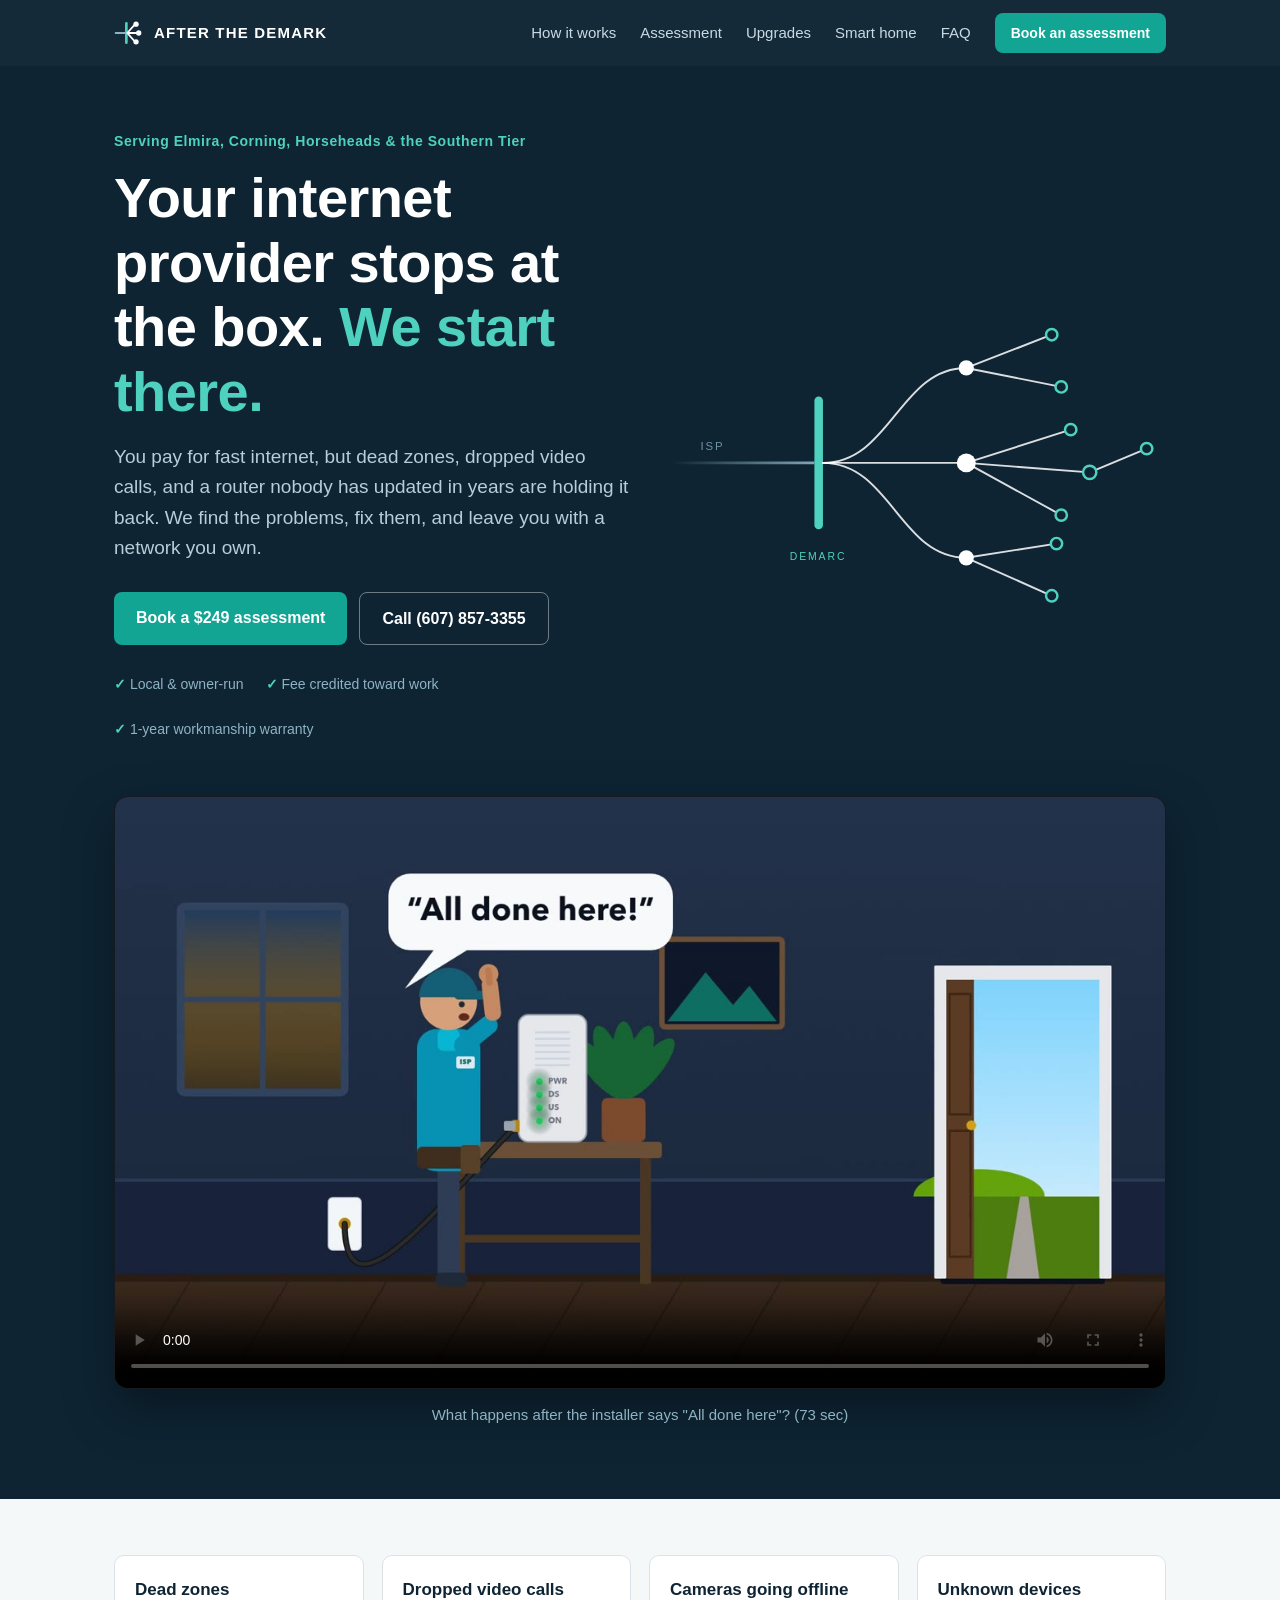
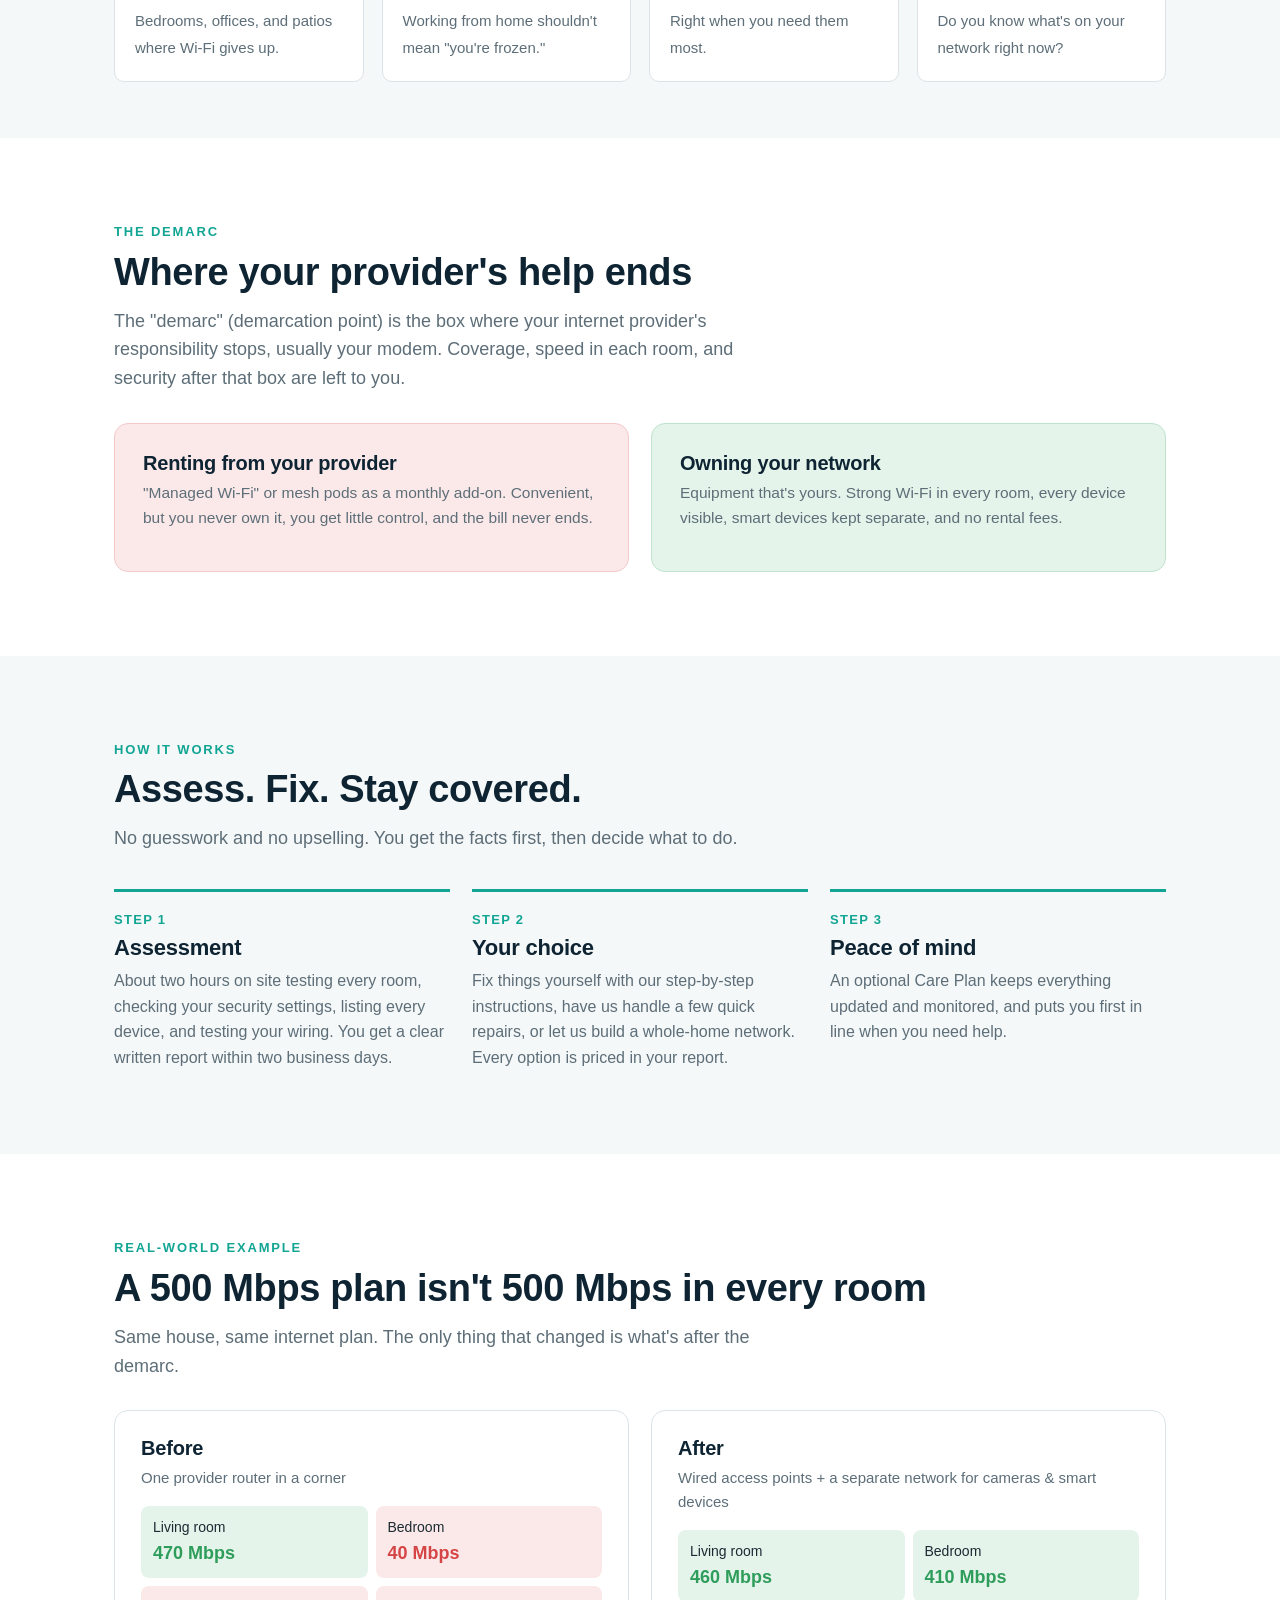
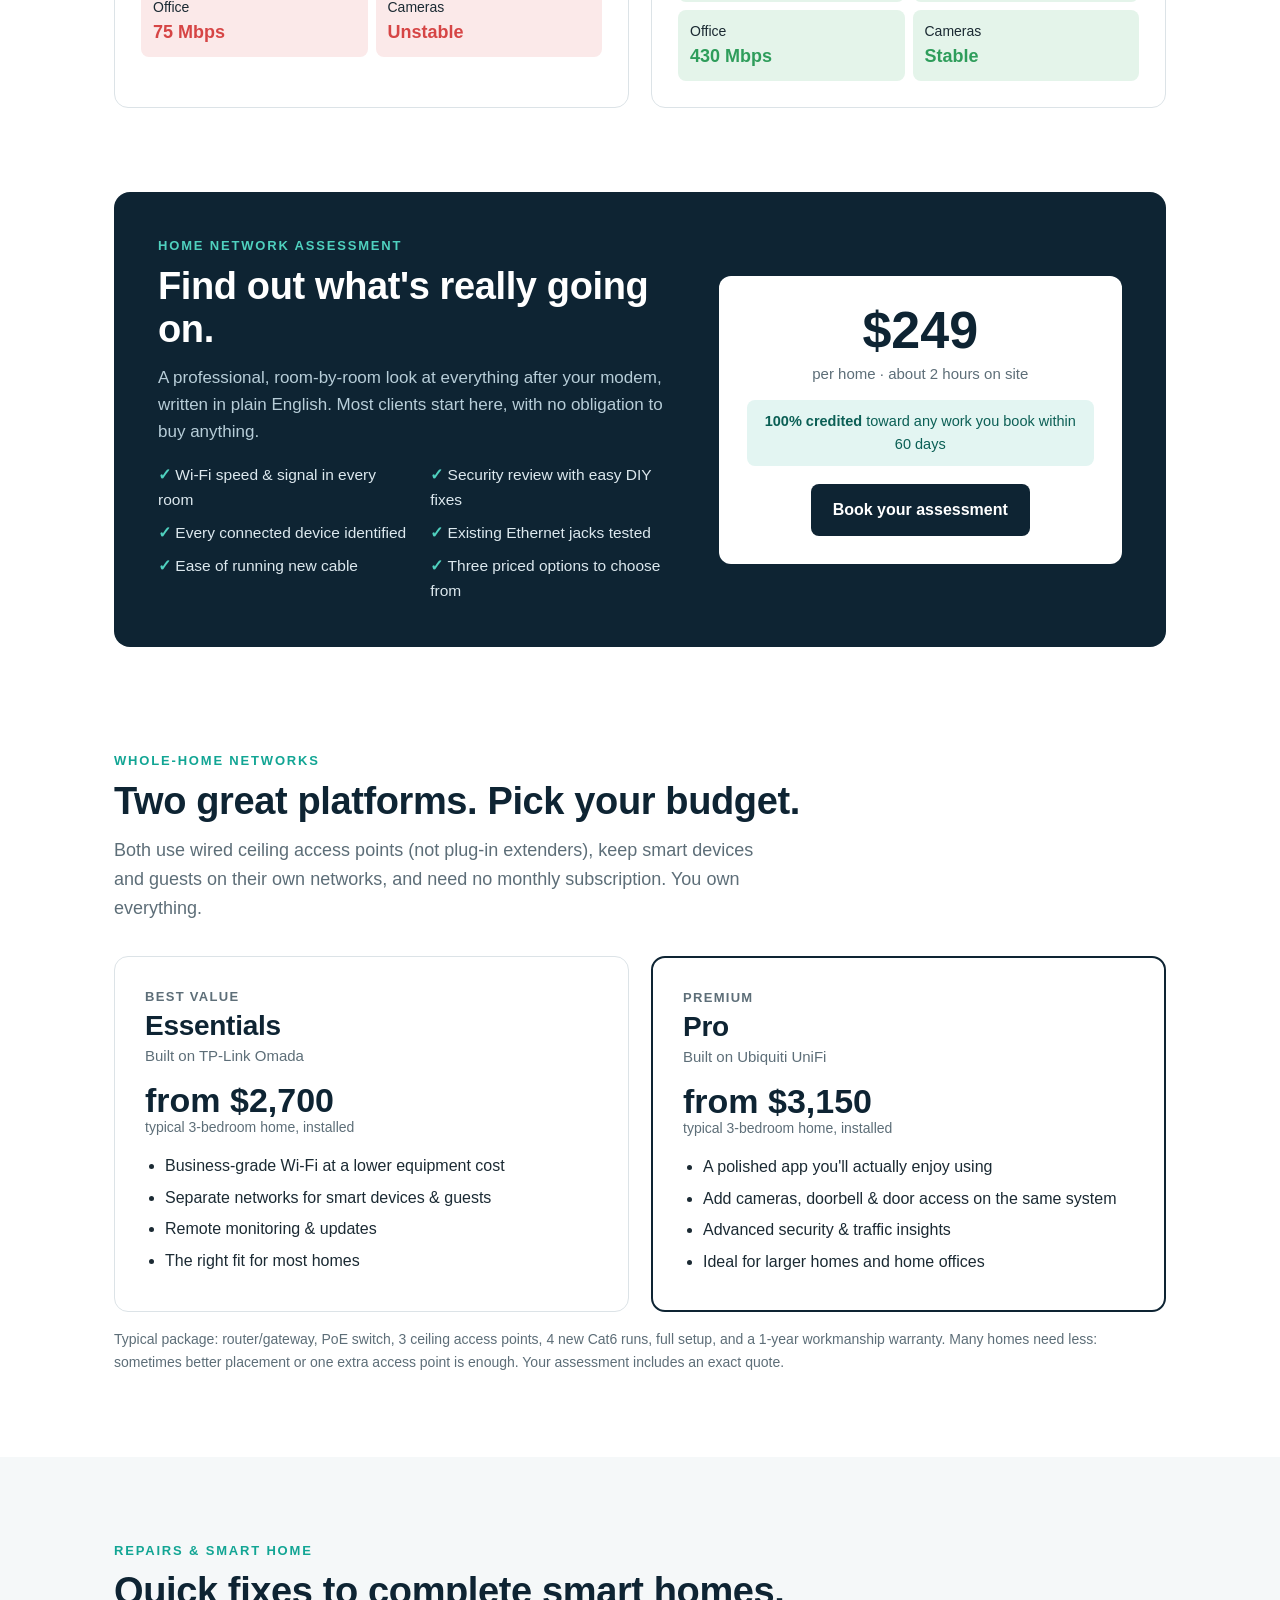
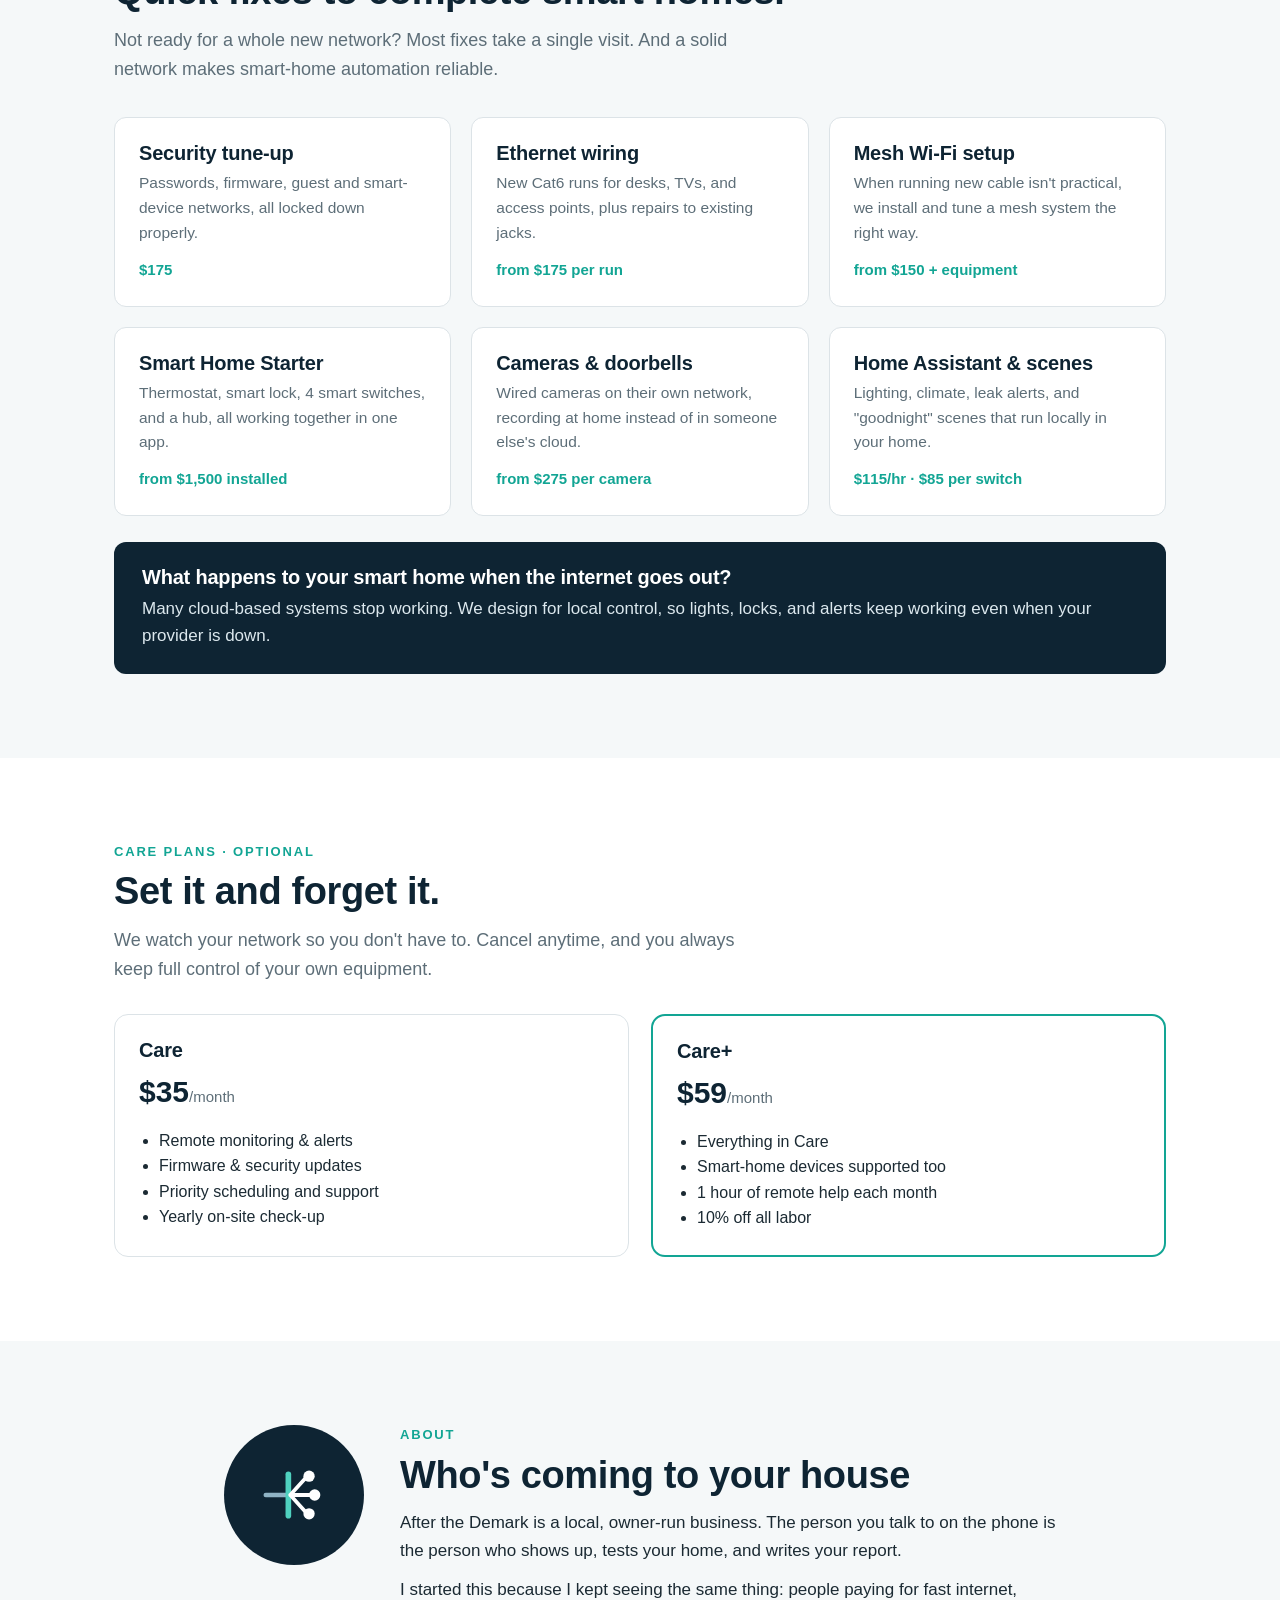
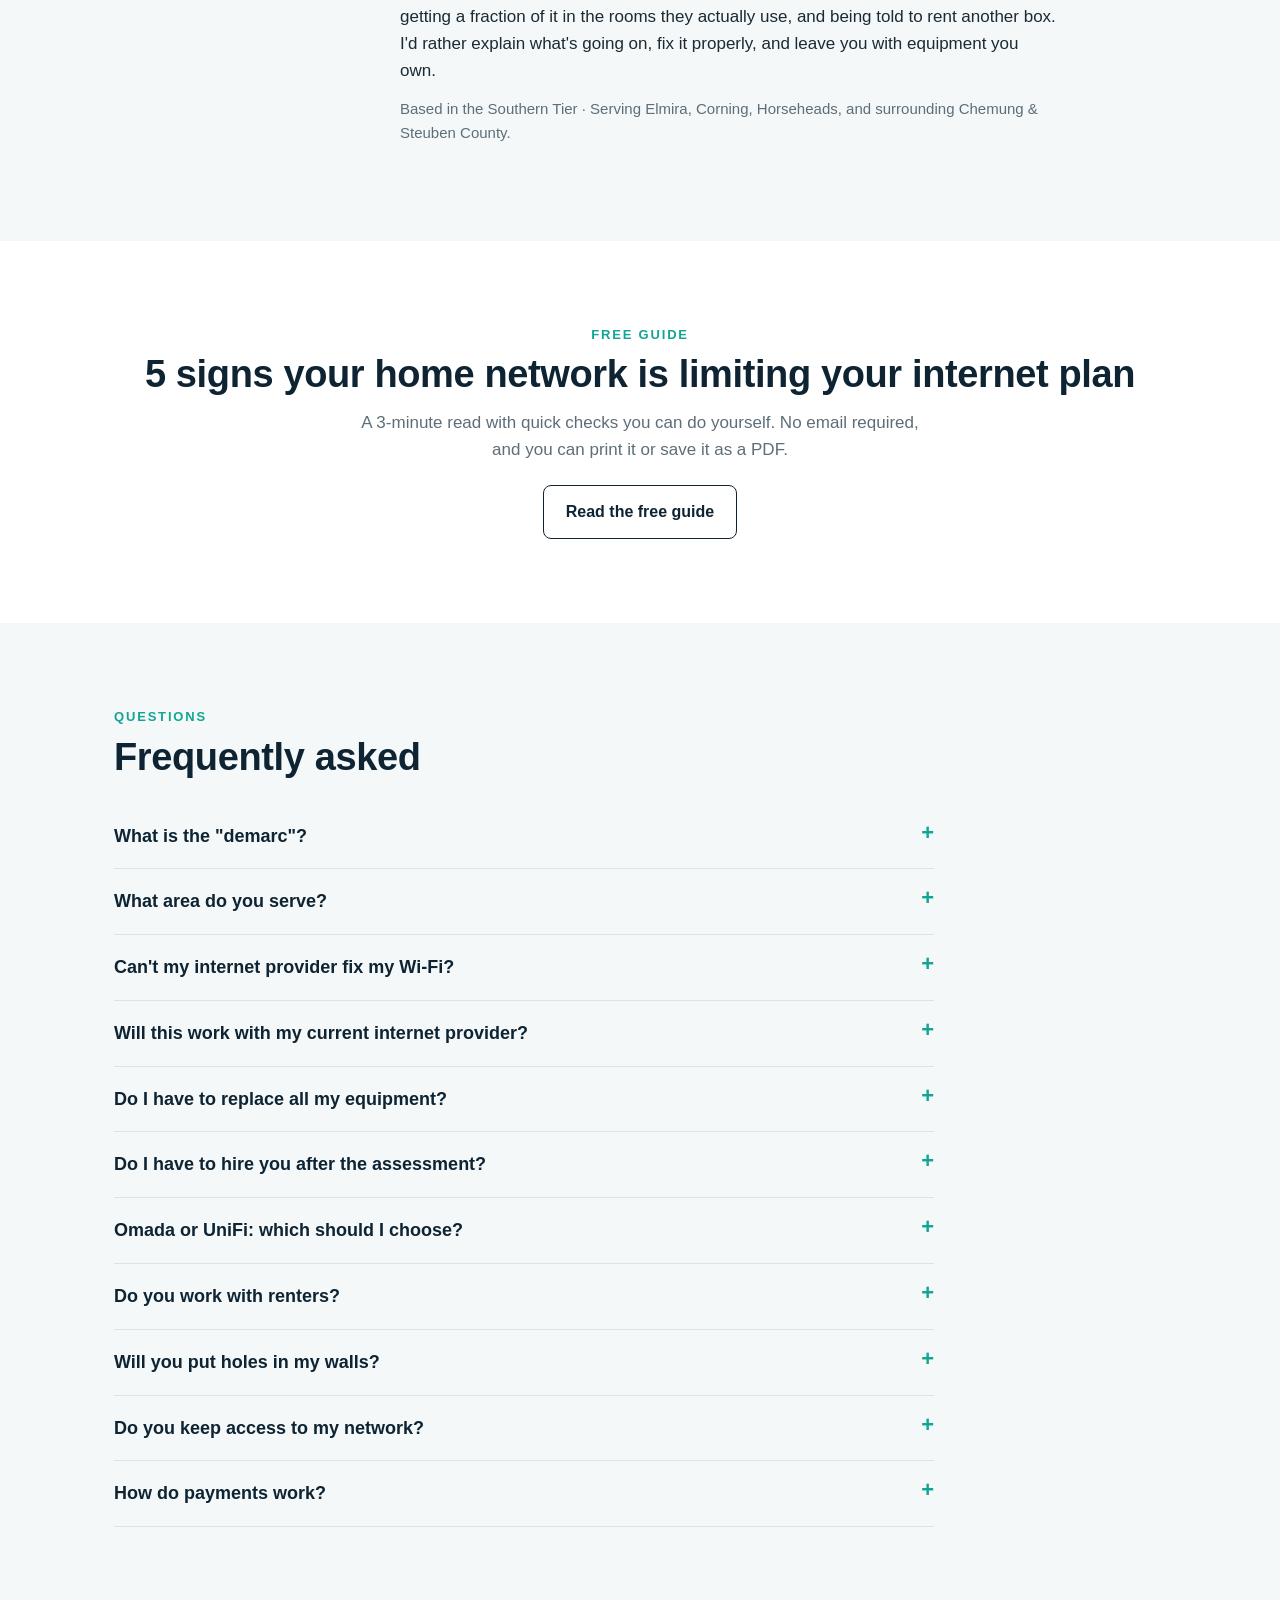
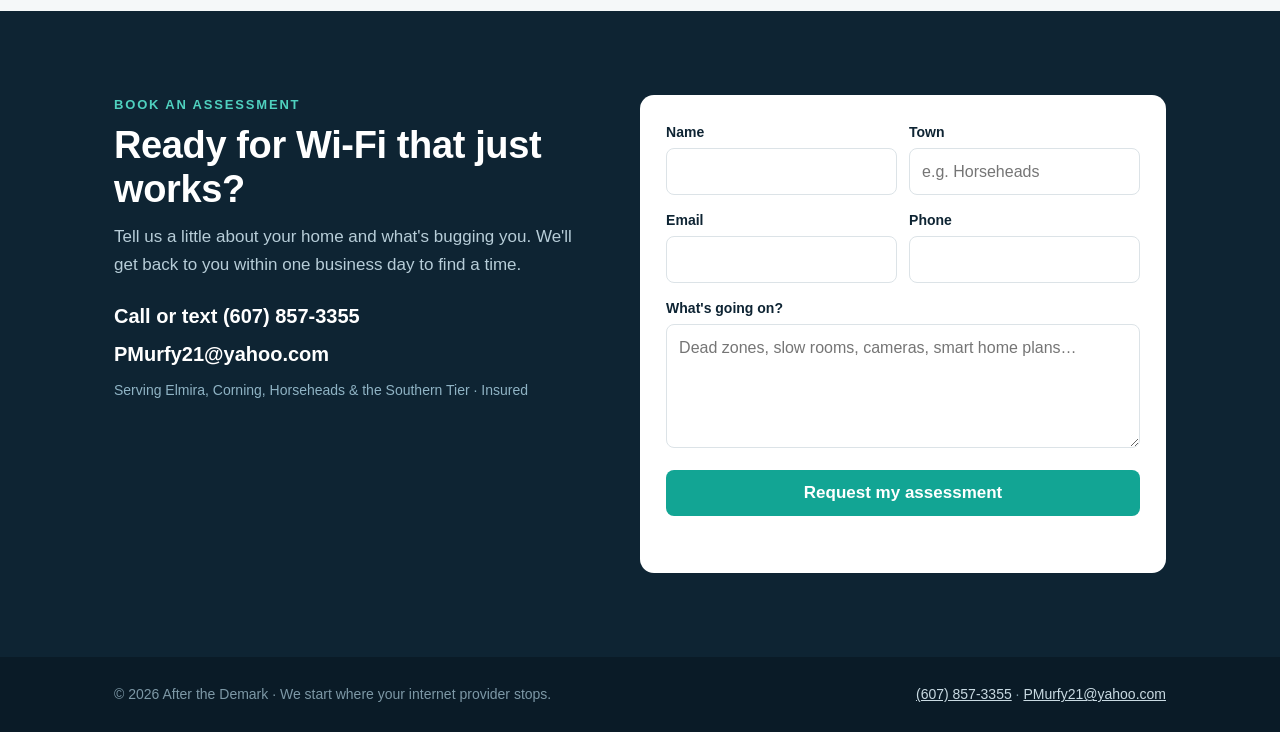
==== commit e2b25ce4: "Rebuild site as After the Demark with new branding and pricing Replace the old After The Demarc site" ====
--- a/index.html
+++ b/index.html
@@ -1,353 +1,379 @@
-<!DOCTYPE html>
-<html lang="en" data-theme="dark">
+<!doctype html>
+<html lang="en">
 <head>
-  <meta charset="UTF-8">
-  <meta name="viewport" content="width=device-width, initial-scale=1.0">
-  <title>After The Demarc – Home Networking in Elmira, Corning &amp; the Southern Tier</title>
-  <meta name="description" content="We start where your ISP stops. Whole-home Wi-Fi diagnostics, reliable home networks you own, and Home Assistant automation for Elmira, Corning, Horseheads and the Southern Tier.">
-  <link rel="canonical" href="https://patinthehat007.github.io/after-the-demark/">
-  <link rel="icon" href="favicon.svg" type="image/svg+xml">
-
-  <!-- Link previews (Facebook, Nextdoor, texts). Update the URLs if you move to your own domain. -->
-  <meta property="og:type" content="website">
-  <meta property="og:site_name" content="After The Demarc">
-  <meta property="og:title" content="After The Demarc – Your ISP stops at the box. We start there.">
-  <meta property="og:description" content="Dead zones, buffering, cameras dropping out? Book an on-site network diagnostic in the Elmira/Corning area. No obligation.">
-  <meta property="og:url" content="https://patinthehat007.github.io/after-the-demark/">
-  <meta property="og:image" content="https://patinthehat007.github.io/after-the-demark/media/og-image.jpg">
-  <meta property="og:image:width" content="1200">
-  <meta property="og:image:height" content="630">
-  <meta name="twitter:card" content="summary_large_image">
-
-  <script type="application/ld+json">
-  {
-    "@context": "https://schema.org",
-    "@type": "LocalBusiness",
-    "name": "After The Demarc",
-    "description": "Home networking specialists: Wi-Fi diagnostics, network design and installation, and Home Assistant automation.",
-    "url": "https://patinthehat007.github.io/after-the-demark/",
-    "image": "https://patinthehat007.github.io/after-the-demark/media/og-image.jpg",
-    "telephone": "+1-607-857-3355",
-    "email": "PMurfy21@yahoo.com",
-    "priceRange": "$$",
-    "areaServed": [
-      { "@type": "City", "name": "Elmira, NY" },
-      { "@type": "City", "name": "Corning, NY" },
-      { "@type": "City", "name": "Horseheads, NY" },
-      { "@type": "AdministrativeArea", "name": "Chemung County, NY" },
-      { "@type": "AdministrativeArea", "name": "Steuben County, NY" }
-    ]
-  }
-  </script>
-  <link rel="stylesheet" href="styles.css">
+<meta charset="utf-8">
+<meta name="viewport" content="width=device-width, initial-scale=1">
+<title>After the Demark | Home Networks &amp; Wi-Fi in Elmira, Corning &amp; the Southern Tier</title>
+<meta name="description" content="We start where your internet provider stops. Home network assessments, whole-home Wi-Fi, Ethernet wiring and smart home installs in Elmira, Corning, Horseheads and the Southern Tier.">
+<link rel="canonical" href="https://patinthehat007.github.io/after-the-demark/">
+<link rel="icon" href="favicon.svg" type="image/svg+xml">
+
+<!-- Link previews (Facebook, Nextdoor, texts). Update these URLs if you move to your own domain. -->
+<meta property="og:type" content="website">
+<meta property="og:site_name" content="After the Demark">
+<meta property="og:title" content="After the Demark: your ISP stops at the box. We start there.">
+<meta property="og:description" content="Dead zones, dropped video calls, cameras going offline? Book a $249 home network assessment in the Elmira / Corning area. The fee is credited toward any work.">
+<meta property="og:url" content="https://patinthehat007.github.io/after-the-demark/">
+<meta property="og:image" content="https://patinthehat007.github.io/after-the-demark/media/og-image.jpg">
+<meta property="og:image:width" content="1200">
+<meta property="og:image:height" content="630">
+<meta name="twitter:card" content="summary_large_image">
+
+<script type="application/ld+json">
+{
+  "@context": "https://schema.org",
+  "@type": "LocalBusiness",
+  "name": "After the Demark",
+  "description": "Home network assessments, whole-home Wi-Fi, Ethernet wiring and smart home installation.",
+  "url": "https://patinthehat007.github.io/after-the-demark/",
+  "image": "https://patinthehat007.github.io/after-the-demark/media/og-image.jpg",
+  "telephone": "+1-607-857-3355",
+  "email": "PMurfy21@yahoo.com",
+  "priceRange": "$$",
+  "areaServed": [
+    { "@type": "City", "name": "Elmira, NY" },
+    { "@type": "City", "name": "Corning, NY" },
+    { "@type": "City", "name": "Horseheads, NY" },
+    { "@type": "AdministrativeArea", "name": "Chemung County, NY" },
+    { "@type": "AdministrativeArea", "name": "Steuben County, NY" }
+  ]
+}
+</script>
+<link rel="stylesheet" href="styles.css">
 </head>
 <body>
-  <header class="site-header">
-    <div class="container header-inner">
-      <a href="#" class="logo" aria-label="After The Demarc home">
-        <svg width="36" height="36" viewBox="0 0 36 36" fill="none" aria-hidden="true">
-          <circle cx="8" cy="8" r="3" fill="#00b4d8"/>
-          <line x1="8" y1="11" x2="8" y2="28" stroke="#e2e8f0" stroke-width="2.5"/>
-          <circle cx="20" cy="28" r="3" stroke="#00b4d8" stroke-width="2"/>
-          <line x1="23" y1="28" x2="30" y2="28" stroke="#00b4d8" stroke-width="2.5"/>
-          <polyline points="27,25 30,28 27,31" fill="none" stroke="#00b4d8" stroke-width="2"/>
-        </svg>
-        <span>After The <strong>Demarc</strong></span>
-      </a>
-      <nav class="nav" id="nav">
-        <a href="#demarc">The Demarc</a>
-        <a href="#packages">Packages</a>
-        <a href="#automation">Automation</a>
-        <a href="#about">About</a>
-        <a href="#faq">FAQ</a>
-        <a href="#contact">Contact</a>
-      </nav>
-      <button class="nav-toggle" id="navToggle" aria-label="Menu" aria-expanded="false">
-        <span></span><span></span><span></span>
-      </button>
-    </div>
-  </header>
-
-  <main>
-    <section class="hero">
-      <div class="container">
-        <p class="hero-area">Serving Elmira, Corning, Horseheads &amp; the surrounding area</p>
-        <h1>Your ISP Stops at the Demarc.<br>Take Control of What Comes Next.</h1>
-        <p class="hero-lead">We give you a network you own — strong Wi-Fi in every room, clear visibility into what’s connected, and a solid foundation for Home Assistant. Most clients start with a diagnostic. No obligation to buy anything.</p>
-        <div class="hero-cta">
-          <a href="#contact" class="btn btn-primary">Book a Diagnostic</a>
-          <a href="tel:+16078573355" class="btn btn-secondary">Call (607) 857-3355</a>
+
+<header>
+  <div class="wrap">
+    <a class="logo" href="#top" aria-label="After the Demark home">
+      <svg width="30" height="30" viewBox="0 0 34 34" aria-hidden="true"><line x1="2" y1="17" x2="13" y2="17" stroke="#8FB3C4" stroke-width="2.4" stroke-linecap="round"/><line x1="14" y1="6" x2="14" y2="28" stroke="#4FD1BF" stroke-width="3" stroke-linecap="round"/><path d="M15 17 L24 7 M15 17 L26 17 M15 17 L24 27" stroke="#fff" stroke-width="2" fill="none" stroke-linecap="round"/><circle cx="25" cy="7" r="3" fill="#fff"/><circle cx="28" cy="17" r="3" fill="#fff"/><circle cx="25" cy="27" r="3" fill="#fff"/></svg>
+      <b>After the Demark</b>
+    </a>
+    <nav>
+      <a href="#how">How it works</a>
+      <a href="#assessment">Assessment</a>
+      <a href="#upgrades">Upgrades</a>
+      <a href="#smart-home">Smart home</a>
+      <a href="#faq">FAQ</a>
+      <a class="btn primary" href="#contact">Book<span class="long"> an assessment</span></a>
+    </nav>
+  </div>
+</header>
+
+<main id="top">
+<section class="hero">
+  <div class="wrap grid">
+    <div>
+      <div class="area">Serving Elmira, Corning, Horseheads &amp; the Southern Tier</div>
+      <h1>Your internet provider stops at the box. <em>We start there.</em></h1>
+      <p>You pay for fast internet, but dead zones, dropped video calls, and a router nobody has updated in years are holding it back. We find the problems, fix them, and leave you with a network you own.</p>
+      <div class="ctas">
+        <a class="btn primary" href="#contact">Book a $249 assessment</a>
+        <a class="btn ghost" href="tel:+16078573355">Call (607) 857-3355</a>
+      </div>
+      <div class="trust"><span>Local &amp; owner-run</span><span>Fee credited toward work</span><span>1-year workmanship warranty</span></div>
+    </div>
+    <svg viewBox="0 0 520 360" aria-hidden="true">
+      <defs><linearGradient id="isp" gradientUnits="userSpaceOnUse" x1="0" y1="0" x2="150" y2="0"><stop offset="0" stop-color="#8FB3C4" stop-opacity="0"/><stop offset="1" stop-color="#8FB3C4" stop-opacity=".9"/></linearGradient></defs>
+      <line x1="0" y1="180" x2="150" y2="180" stroke="url(#isp)" stroke-width="3"/>
+      <text x="30" y="166" fill="#6F93A5" font-size="12" letter-spacing="2" font-family="Helvetica, Arial">ISP</text>
+      <rect x="150" y="110" width="9" height="140" rx="4.5" fill="#4FD1BF"/>
+      <text x="124" y="282" fill="#4FD1BF" font-size="11" letter-spacing="2" font-family="Helvetica, Arial">DEMARC</text>
+      <g stroke="#fff" stroke-opacity=".85" stroke-width="2" fill="none" stroke-linecap="round">
+        <path d="M159 180 C 230 180, 240 80, 310 80"/><path d="M159 180 L 310 180"/><path d="M159 180 C 230 180, 240 280, 310 280"/>
+        <path d="M310 80 L 400 45 M310 80 L 410 100"/><path d="M310 180 L 420 145 M310 180 L 440 190 M310 180 L 410 235"/>
+        <path d="M310 280 L 405 265 M310 280 L 400 320"/><path d="M440 190 L 500 165"/>
+      </g>
+      <g fill="#fff"><circle cx="310" cy="80" r="8"/><circle cx="310" cy="180" r="10"/><circle cx="310" cy="280" r="8"/></g>
+      <g fill="#0E2433" stroke="#4FD1BF" stroke-width="2.6">
+        <circle cx="400" cy="45" r="6"/><circle cx="410" cy="100" r="6"/><circle cx="420" cy="145" r="6"/><circle cx="440" cy="190" r="7"/>
+        <circle cx="410" cy="235" r="6"/><circle cx="405" cy="265" r="6"/><circle cx="400" cy="320" r="6"/><circle cx="500" cy="165" r="6"/>
+      </g>
+    </svg>
+  </div>
+</section>
+
+<section class="video" aria-label="Promo video">
+  <div class="wrap">
+    <div class="video-frame">
+      <video controls playsinline preload="metadata" poster="media/video-poster.jpg">
+        <source src="media/after-the-demark-intro.mp4" type="video/mp4">
+        Your browser doesn't support embedded video. <a href="media/after-the-demark-intro.mp4">Download the video</a>.
+      </video>
+    </div>
+    <p class="cap">What happens after the installer says "All done here"? (73 sec)</p>
+  </div>
+</section>
+
+<section class="problems alt" aria-label="Common problems we fix">
+  <div class="wrap grid">
+    <div class="prob"><b>Dead zones</b><span>Bedrooms, offices, and patios where Wi-Fi gives up.</span></div>
+    <div class="prob"><b>Dropped video calls</b><span>Working from home shouldn't mean "you're frozen."</span></div>
+    <div class="prob"><b>Cameras going offline</b><span>Right when you need them most.</span></div>
+    <div class="prob"><b>Unknown devices</b><span>Do you know what's on your network right now?</span></div>
+  </div>
+</section>
+
+<section id="demarc">
+  <div class="wrap">
+    <div class="eyebrow">The demarc</div>
+    <h2>Where your provider's help ends</h2>
+    <p class="sub">The "demarc" (demarcation point) is the box where your internet provider's responsibility stops, usually your modem. Coverage, speed in each room, and security after that box are left to you.</p>
+    <div class="vs">
+      <div class="card rent"><h3>Renting from your provider</h3><p>"Managed Wi-Fi" or mesh pods as a monthly add-on. Convenient, but you never own it, you get little control, and the bill never ends.</p></div>
+      <div class="card own"><h3>Owning your network</h3><p>Equipment that's yours. Strong Wi-Fi in every room, every device visible, smart devices kept separate, and no rental fees.</p></div>
+    </div>
+  </div>
+</section>
+
+<section id="how" class="alt">
+  <div class="wrap">
+    <div class="eyebrow">How it works</div>
+    <h2>Assess. Fix. Stay covered.</h2>
+    <p class="sub">No guesswork and no upselling. You get the facts first, then decide what to do.</p>
+    <div class="steps">
+      <div class="step"><div class="n">Step 1</div><h3>Assessment</h3><p>About two hours on site testing every room, checking your security settings, listing every device, and testing your wiring. You get a clear written report within two business days.</p></div>
+      <div class="step"><div class="n">Step 2</div><h3>Your choice</h3><p>Fix things yourself with our step-by-step instructions, have us handle a few quick repairs, or let us build a whole-home network. Every option is priced in your report.</p></div>
+      <div class="step"><div class="n">Step 3</div><h3>Peace of mind</h3><p>An optional Care Plan keeps everything updated and monitored, and puts you first in line when you need help.</p></div>
+    </div>
+  </div>
+</section>
+
+<section id="results">
+  <div class="wrap">
+    <div class="eyebrow">Real-world example</div>
+    <h2>A 500 Mbps plan isn't 500 Mbps in every room</h2>
+    <p class="sub">Same house, same internet plan. The only thing that changed is what's after the demarc.</p>
+    <div class="ba">
+      <div class="card">
+        <h3>Before</h3>
+        <div class="setup">One provider router in a corner</div>
+        <div class="rooms">
+          <div class="room good">Living room<b>470 Mbps</b></div>
+          <div class="room bad">Bedroom<b>40 Mbps</b></div>
+          <div class="room bad">Office<b>75 Mbps</b></div>
+          <div class="room bad">Cameras<b>Unstable</b></div>
         </div>
       </div>
-    </section>
-
-    <section class="video-section">
-      <div class="container">
-        <div class="video-frame">
-          <video controls playsinline preload="metadata" poster="media/video-poster.jpg">
-            <source src="media/after-the-demarc-intro.mp4" type="video/mp4">
-            Your browser doesn’t support embedded video. <a href="media/after-the-demarc-intro.mp4">Download the video</a>.
-          </video>
+      <div class="card">
+        <h3>After</h3>
+        <div class="setup">Wired access points + a separate network for cameras &amp; smart devices</div>
+        <div class="rooms">
+          <div class="room good">Living room<b>460 Mbps</b></div>
+          <div class="room good">Bedroom<b>410 Mbps</b></div>
+          <div class="room good">Office<b>430 Mbps</b></div>
+          <div class="room good">Cameras<b>Stable</b></div>
         </div>
-        <p class="video-caption">What happens after the installer says “All done here”? (73 sec)</p>
-      </div>
-    </section>
-
-    <section class="who-for">
-      <div class="container">
-        <p><strong>Who this is for:</strong> Homes with dead zones, lots of devices, smart-home plans, or anyone tired of renting Wi-Fi gear from their internet provider.</p>
-      </div>
-    </section>
-
-    <section id="demarc" class="section">
-      <div class="container">
-        <h2>The Demarcation Point Is Where Help Ends</h2>
-        <p class="section-intro">The “demarc” is the box where your internet provider’s responsibility stops — usually your modem. Everything after it — coverage, stability, and control — is left to you.</p>
-        <div class="grid-2">
-          <div class="card">
-            <h3>Renting from Your ISP</h3>
-            <p>Mesh systems or “managed Wi-Fi” as a monthly add-on. Convenient, but you never own it, you get little control, and the bill never ends.</p>
-          </div>
-          <div class="card">
-            <h3>Owning Your Network</h3>
-            <p>Equipment that’s yours. See every device, fix uneven speeds, and support reliable automation — with no rental fees.</p>
-          </div>
-        </div>
-      </div>
-    </section>
-
-    <section id="results" class="section section-alt">
-      <div class="container">
-        <h2>What Uneven Performance Looks Like</h2>
-        <p class="section-intro">A 500 Mbps plan doesn’t guarantee good speeds in every room.</p>
-        <div class="diagram-pair">
-          <div class="diagram-card">
-            <h3>Before</h3>
-            <div class="diagram">
-              <div class="node isp">ISP 500 Mbps</div>
-              <div class="arrow">↓</div>
-              <div class="node bad-router">One Router in a Corner</div>
-              <div class="branches">
-                <span class="branch strong">Living Room<br>470 Mbps</span>
-                <span class="branch weak">Bedroom<br>40 Mbps</span>
-                <span class="branch weak">Office<br>75 Mbps</span>
-                <span class="branch weak">Cameras<br>Unstable</span>
-              </div>
-            </div>
-          </div>
-          <div class="diagram-card">
-            <h3>After Proper Setup</h3>
-            <div class="diagram">
-              <div class="node isp">ISP 500 Mbps</div>
-              <div class="arrow">↓</div>
-              <div class="node good-gateway">Extra Wi-Fi Points + a Separate Network for Cameras &amp; Smart Devices</div>
-              <div class="branches">
-                <span class="branch strong">Living Room<br>460 Mbps</span>
-                <span class="branch strong">Bedroom<br>410 Mbps</span>
-                <span class="branch strong">Office<br>430 Mbps</span>
-                <span class="branch strong">Cameras<br>Stable</span>
-              </div>
-            </div>
-          </div>
-        </div>
-      </div>
-    </section>
-
-    <section id="packages" class="section">
-      <div class="container">
-        <h2>Simple Packages</h2>
-        <div class="grid-3">
-          <div class="card featured">
-            <span class="card-tag">Start here</span>
-            <h3>Diagnostic</h3>
-            <p class="price">$179 – $299</p>
-            <p>On-site assessment from the demarc forward, clear visuals of every room, and a written report you keep. No obligation to continue.</p>
-            <a href="#contact" class="btn btn-primary btn-small">Book a Diagnostic</a>
-          </div>
-          <div class="card">
-            <h3>Implementation</h3>
-            <p class="price">$1,200 – $3,500+</p>
-            <p>Design and install of a reliable network you own — no rental fees. Price depends on home size and how many rooms need coverage. Optional Home Assistant foundation.</p>
-            <a href="#contact" class="btn btn-secondary btn-small">Start with a Diagnostic</a>
-          </div>
-          <div class="card">
-            <span class="card-tag card-tag-muted">Optional</span>
-            <h3>Network Health Plan</h3>
-            <p class="price">$79 – $149/mo</p>
-            <p>For people who want someone watching their network. Priority support, plus we log your devices and tell you when important firmware updates come out. On-site update visits available.</p>
-            <p class="card-fine">Not required. You own all your equipment either way.</p>
-            <a href="#contact" class="btn btn-secondary btn-small">Ask About the Plan</a>
-          </div>
-        </div>
-        <p class="note">Diagnostic fee can be credited toward implementation within 30 days.</p>
-      </div>
-    </section>
-
-    <section id="automation" class="section section-alt">
-      <div class="container">
-        <h2>Home Automation with Home Assistant</h2>
-        <p class="section-intro">A stable network you control makes reliable local automation possible.</p>
-        <div class="grid-3">
-          <div class="card">
-            <h3>Lighting &amp; Climate</h3>
-            <p>Schedules and conditions that work even when the internet is down.</p>
-          </div>
-          <div class="card">
-            <h3>Cameras &amp; Sensors</h3>
-            <p>Cameras, door sensors, and smart locks set up on their own network segment and recorded locally — not dependent on a cloud subscription.</p>
-          </div>
-          <div class="card">
-            <h3>Daily Routines</h3>
-            <p>Arrival scenes, leak alerts, and whole-home control.</p>
-          </div>
-        </div>
-        <div class="outage-question">
-          <h3>What happens to your smart home when the power or internet goes out?</h3>
-          <p>Many cloud-based systems stop working. A local design keeps critical functions available.</p>
-        </div>
-      </div>
-    </section>
-
-    <section id="about" class="section">
-      <div class="container about">
-        <!-- To add your photo: save it as media/me.jpg and replace the .about-avatar div with
-             <img class="about-photo" src="media/me.jpg" alt="Your name, founder of After The Demarc"> -->
-        <div class="about-avatar" aria-hidden="true">
-          <svg width="72" height="72" viewBox="0 0 36 36" fill="none">
-            <circle cx="8" cy="8" r="3" fill="#00b4d8"/>
-            <line x1="8" y1="11" x2="8" y2="28" stroke="#e2e8f0" stroke-width="2.5"/>
-            <circle cx="20" cy="28" r="3" stroke="#00b4d8" stroke-width="2"/>
-            <line x1="23" y1="28" x2="30" y2="28" stroke="#00b4d8" stroke-width="2.5"/>
-            <polyline points="27,25 30,28 27,31" fill="none" stroke="#00b4d8" stroke-width="2"/>
-          </svg>
-        </div>
-        <div>
-          <h2>Who’s Coming to Your House</h2>
-          <p>After The Demarc is a local, owner-run business. The person you talk to on the phone is the person who shows up, tests your home, and writes your report.</p>
-          <p>I started this because I kept seeing the same thing: people paying for fast internet, getting a fraction of it in the rooms they actually use, and being told to rent another box. I’d rather explain what’s going on, fix it properly, and leave you with equipment you own.</p>
-          <p class="about-area">Based in the Southern Tier · Serving Elmira, Corning, Horseheads, and surrounding Chemung &amp; Steuben County.</p>
-        </div>
-      </div>
-    </section>
-
-    <!-- Testimonials: un-comment and fill in once you have real customer quotes (with their permission).
-    <section class="section section-alt">
-      <div class="container">
-        <h2>What Clients Say</h2>
-        <div class="grid-2">
-          <figure class="card quote">
-            <blockquote>“Quote from a real customer.”</blockquote>
-            <figcaption>— First name, Town</figcaption>
-          </figure>
-          <figure class="card quote">
-            <blockquote>“Quote from a real customer.”</blockquote>
-            <figcaption>— First name, Town</figcaption>
-          </figure>
-        </div>
-      </div>
-    </section>
-    -->
-
-    <section class="section lead-magnet">
-      <div class="container center">
-        <h2>Free Guide</h2>
-        <p>5 Signs Your Home Network Is Limiting Your Internet Plan</p>
-        <a href="guide.html" class="btn btn-primary">Read the Free Guide</a>
-        <p class="note">No email required. Takes about 3 minutes, and you can print or save it as a PDF.</p>
-      </div>
-    </section>
-
-    <section id="faq" class="section section-alt">
-      <div class="container">
-        <h2>Common Questions</h2>
-        <div class="faq-list">
-          <details>
-            <summary>What area do you serve?</summary>
-            <p>Elmira, Corning, Horseheads, and the surrounding Chemung and Steuben County area. If you’re a little outside that, call or text and ask.</p>
-          </details>
-          <details>
-            <summary>Do I have to replace all my equipment?</summary>
-            <p>No. Many homes only need better placement, one extra access point, or a separate network for cameras and smart devices.</p>
-          </details>
-          <details>
-            <summary>Will this work with my current ISP?</summary>
-            <p>Yes. We work past the demarcation point. Your existing internet service stays.</p>
-          </details>
-          <details>
-            <summary>How long does the diagnostic take?</summary>
-            <p>It’s a single on-site visit. Time depends on the size of your home and how many devices you have; you’ll get an estimate when you book.</p>
-          </details>
-          <details>
-            <summary>What if I only want the diagnostic?</summary>
-            <p>That’s completely fine. You’ll get a clear written report either way.</p>
-          </details>
-          <details>
-            <summary>Do you work with renters?</summary>
-            <p>Yes. Many improvements, like better placement or adding an access point, don’t need permanent changes. If something would, we’ll talk about it first.</p>
-          </details>
-          <details>
-            <summary>Do I need the monthly plan?</summary>
-            <p>No. It’s optional. Everything we install is yours, and it works without any subscription.</p>
-          </details>
-          <details>
-            <summary>How does device update monitoring work?</summary>
-            <p>With the Network Health Plan we log your devices and notify you of important updates. You can update them yourself or we can handle it on-site.</p>
-          </details>
-        </div>
-      </div>
-    </section>
-
-    <section id="contact" class="section cta-section">
-      <div class="container">
-        <h2>Ready to See What’s Happening on Your Network?</h2>
-        <p class="section-intro">Book a diagnostic. We’ll show you clear results — no pressure to buy anything.</p>
-        <!-- Formspree: create a free form at formspree.io and replace YOUR_FORM_ID below.
-             Until then, the form falls back to opening the visitor's email app. -->
-        <form id="contactForm" class="contact-form" action="https://formspree.io/f/YOUR_FORM_ID" method="POST" novalidate>
-          <div class="form-group">
-            <label for="name">Name</label>
-            <input type="text" id="name" name="name" autocomplete="name" required>
-          </div>
-          <div class="form-group">
-            <label for="email">Email</label>
-            <input type="email" id="email" name="email" autocomplete="email" required>
-          </div>
-          <div class="form-group">
-            <label for="phone">Phone</label>
-            <input type="tel" id="phone" name="phone" autocomplete="tel">
-          </div>
-          <div class="form-group">
-            <label for="town">Town</label>
-            <input type="text" id="town" name="town" autocomplete="address-level2" placeholder="e.g. Horseheads">
-          </div>
-          <div class="form-group">
-            <label for="message">How can we help?</label>
-            <textarea id="message" name="message" rows="4" required placeholder="Dead zones, slow rooms, cameras, smart home plans…"></textarea>
-          </div>
-          <input type="text" name="_gotcha" class="hp" tabindex="-1" autocomplete="off" aria-hidden="true">
-          <button type="submit" class="btn btn-primary btn-full">Book a Diagnostic</button>
-          <p class="form-note">Or call / text: <a href="tel:+16078573355">(607) 857-3355</a></p>
-          <div id="formMessage" class="form-message" role="status" aria-live="polite"></div>
-        </form>
-      </div>
-    </section>
-  </main>
-
-  <footer class="site-footer">
-    <div class="container">
-      <p>After The Demarc – Home Networking Specialists</p>
-      <p>Serving Elmira, Corning, Horseheads &amp; the Southern Tier of New York</p>
-      <p>We start where your internet provider stops.</p>
-      <p><a href="mailto:PMurfy21@yahoo.com">PMurfy21@yahoo.com</a> · <a href="tel:+16078573355">(607) 857-3355</a></p>
-    </div>
-  </footer>
-
-  <div class="mobile-cta" aria-label="Quick contact">
-    <a href="tel:+16078573355" class="btn btn-secondary">Call</a>
-    <a href="sms:+16078573355" class="btn btn-secondary">Text</a>
-    <a href="#contact" class="btn btn-primary">Book</a>
-  </div>
-
-  <script src="script.js"></script>
+      </div>
+    </div>
+  </div>
+</section>
+
+<section id="assessment" style="padding-top:0">
+  <div class="wrap">
+    <div class="feature">
+      <div>
+        <div class="eyebrow" style="color:var(--teal-bright)">Home Network Assessment</div>
+        <h2>Find out what's really going on.</h2>
+        <p>A professional, room-by-room look at everything after your modem, written in plain English. Most clients start here, with no obligation to buy anything.</p>
+        <ul>
+          <li>Wi-Fi speed &amp; signal in every room</li>
+          <li>Security review with easy DIY fixes</li>
+          <li>Every connected device identified</li>
+          <li>Existing Ethernet jacks tested</li>
+          <li>Ease of running new cable</li>
+          <li>Three priced options to choose from</li>
+        </ul>
+      </div>
+      <div class="pricecard">
+        <div class="amt">$249</div>
+        <div class="per">per home · about 2 hours on site</div>
+        <div class="credit"><b>100% credited</b> toward any work you book within 60 days</div>
+        <a class="btn dark" href="#contact">Book your assessment</a>
+      </div>
+    </div>
+  </div>
+</section>
+
+<section id="upgrades" style="padding-top:20px">
+  <div class="wrap">
+    <div class="eyebrow">Whole-home networks</div>
+    <h2>Two great platforms. Pick your budget.</h2>
+    <p class="sub">Both use wired ceiling access points (not plug-in extenders), keep smart devices and guests on their own networks, and need no monthly subscription. You own everything.</p>
+    <div class="plats">
+      <div class="plat">
+        <div class="lvl">Best value</div>
+        <h3>Essentials</h3>
+        <div class="by">Built on TP-Link Omada</div>
+        <div class="from">from $2,700<small>typical 3-bedroom home, installed</small></div>
+        <ul>
+          <li>Business-grade Wi-Fi at a lower equipment cost</li>
+          <li>Separate networks for smart devices &amp; guests</li>
+          <li>Remote monitoring &amp; updates</li>
+          <li>The right fit for most homes</li>
+        </ul>
+      </div>
+      <div class="plat pro">
+        <div class="lvl">Premium</div>
+        <h3>Pro</h3>
+        <div class="by">Built on Ubiquiti UniFi</div>
+        <div class="from">from $3,150<small>typical 3-bedroom home, installed</small></div>
+        <ul>
+          <li>A polished app you'll actually enjoy using</li>
+          <li>Add cameras, doorbell &amp; door access on the same system</li>
+          <li>Advanced security &amp; traffic insights</li>
+          <li>Ideal for larger homes and home offices</li>
+        </ul>
+      </div>
+    </div>
+    <p class="note">Typical package: router/gateway, PoE switch, 3 ceiling access points, 4 new Cat6 runs, full setup, and a 1-year workmanship warranty. Many homes need less: sometimes better placement or one extra access point is enough. Your assessment includes an exact quote.</p>
+  </div>
+</section>
+
+<section class="alt" id="smart-home">
+  <div class="wrap">
+    <div class="eyebrow">Repairs &amp; smart home</div>
+    <h2>Quick fixes to complete smart homes.</h2>
+    <p class="sub">Not ready for a whole new network? Most fixes take a single visit. And a solid network makes smart-home automation reliable.</p>
+    <div class="svc">
+      <div class="card"><h3>Security tune-up</h3><p>Passwords, firmware, guest and smart-device networks, all locked down properly.</p><div class="p">$175</div></div>
+      <div class="card"><h3>Ethernet wiring</h3><p>New Cat6 runs for desks, TVs, and access points, plus repairs to existing jacks.</p><div class="p">from $175 per run</div></div>
+      <div class="card"><h3>Mesh Wi-Fi setup</h3><p>When running new cable isn't practical, we install and tune a mesh system the right way.</p><div class="p">from $150 + equipment</div></div>
+      <div class="card"><h3>Smart Home Starter</h3><p>Thermostat, smart lock, 4 smart switches, and a hub, all working together in one app.</p><div class="p">from $1,500 installed</div></div>
+      <div class="card"><h3>Cameras &amp; doorbells</h3><p>Wired cameras on their own network, recording at home instead of in someone else's cloud.</p><div class="p">from $275 per camera</div></div>
+      <div class="card"><h3>Home Assistant &amp; scenes</h3><p>Lighting, climate, leak alerts, and "goodnight" scenes that run locally in your home.</p><div class="p">$115/hr · $85 per switch</div></div>
+    </div>
+    <div class="outage">
+      <h3>What happens to your smart home when the internet goes out?</h3>
+      <p>Many cloud-based systems stop working. We design for local control, so lights, locks, and alerts keep working even when your provider is down.</p>
+    </div>
+  </div>
+</section>
+
+<section id="care">
+  <div class="wrap">
+    <div class="eyebrow">Care Plans · optional</div>
+    <h2>Set it and forget it.</h2>
+    <p class="sub">We watch your network so you don't have to. Cancel anytime, and you always keep full control of your own equipment.</p>
+    <div class="care">
+      <div class="card">
+        <h3>Care</h3>
+        <div class="amt">$35<small>/month</small></div>
+        <ul><li>Remote monitoring &amp; alerts</li><li>Firmware &amp; security updates</li><li>Priority scheduling and support</li><li>Yearly on-site check-up</li></ul>
+      </div>
+      <div class="card" style="border:2px solid var(--teal)">
+        <h3>Care+</h3>
+        <div class="amt">$59<small>/month</small></div>
+        <ul><li>Everything in Care</li><li>Smart-home devices supported too</li><li>1 hour of remote help each month</li><li>10% off all labor</li></ul>
+      </div>
+    </div>
+  </div>
+</section>
+
+<section id="about" class="alt">
+  <div class="wrap about">
+    <!-- To add your photo: save it as media/me.jpg and replace the .avatar div with
+         <img class="avatar" src="media/me.jpg" alt="Patrick Murphy, owner of After the Demark" style="object-fit:cover"> -->
+    <div class="avatar" aria-hidden="true">
+      <svg width="64" height="64" viewBox="0 0 34 34"><line x1="2" y1="17" x2="13" y2="17" stroke="#8FB3C4" stroke-width="2.4" stroke-linecap="round"/><line x1="14" y1="6" x2="14" y2="28" stroke="#4FD1BF" stroke-width="3" stroke-linecap="round"/><path d="M15 17 L24 7 M15 17 L26 17 M15 17 L24 27" stroke="#fff" stroke-width="2" fill="none" stroke-linecap="round"/><circle cx="25" cy="7" r="3" fill="#fff"/><circle cx="28" cy="17" r="3" fill="#fff"/><circle cx="25" cy="27" r="3" fill="#fff"/></svg>
+    </div>
+    <div>
+      <div class="eyebrow">About</div>
+      <h2>Who's coming to your house</h2>
+      <p>After the Demark is a local, owner-run business. The person you talk to on the phone is the person who shows up, tests your home, and writes your report.</p>
+      <p>I started this because I kept seeing the same thing: people paying for fast internet, getting a fraction of it in the rooms they actually use, and being told to rent another box. I'd rather explain what's going on, fix it properly, and leave you with equipment you own.</p>
+      <p class="area">Based in the Southern Tier · Serving Elmira, Corning, Horseheads, and surrounding Chemung &amp; Steuben County.</p>
+    </div>
+  </div>
+</section>
+
+<!-- Testimonials: un-comment and fill in once you have real customer quotes (with their permission).
+<section>
+  <div class="wrap">
+    <div class="eyebrow">Reviews</div>
+    <h2>What clients say</h2>
+    <div class="vs">
+      <figure class="card"><blockquote>"Quote from a real customer."</blockquote><figcaption>— First name, Town</figcaption></figure>
+      <figure class="card"><blockquote>"Quote from a real customer."</blockquote><figcaption>— First name, Town</figcaption></figure>
+    </div>
+  </div>
+</section>
+-->
+
+<section class="guide-promo">
+  <div class="wrap">
+    <div class="eyebrow">Free guide</div>
+    <h2>5 signs your home network is limiting your internet plan</h2>
+    <p>A 3-minute read with quick checks you can do yourself. No email required, and you can print it or save it as a PDF.</p>
+    <a class="btn outline" href="guide.html">Read the free guide</a>
+  </div>
+</section>
+
+<section id="faq" class="alt">
+  <div class="wrap">
+    <div class="eyebrow">Questions</div>
+    <h2>Frequently asked</h2>
+    <div class="faq">
+      <details><summary>What is the "demarc"?</summary><p>The demarcation point, or "demarc," is where your internet provider's responsibility ends, usually at the modem or the box where the line enters your home. Everything after that (your router, Wi-Fi, wiring, and devices) is up to you. That's where we come in, hence the name.</p></details>
+      <details><summary>What area do you serve?</summary><p>Elmira, Corning, Horseheads, and the surrounding Chemung and Steuben County area. If you're a little outside that, call or text and ask.</p></details>
+      <details><summary>Can't my internet provider fix my Wi-Fi?</summary><p>Your provider makes sure internet reaches the modem. They usually won't fix coverage, wiring, or security inside your home, and their answer is often to rent you another box. That's why so many people pay for fast internet and still have slow Wi-Fi in the bedroom.</p></details>
+      <details><summary>Will this work with my current internet provider?</summary><p>Yes. We work after the demarc, so your existing internet service stays exactly as it is.</p></details>
+      <details><summary>Do I have to replace all my equipment?</summary><p>No. Many homes only need better placement, one extra access point, or a separate network for cameras and smart devices. The assessment tells you exactly what's worth doing.</p></details>
+      <details><summary>Do I have to hire you after the assessment?</summary><p>No. The report is yours to keep, with DIY fixes and priced options. If you do hire us within 60 days, the full $249 is credited toward the work.</p></details>
+      <details><summary>Omada or UniFi: which should I choose?</summary><p>Both are excellent, business-grade systems. Omada (Essentials) gives you the same core features for less. UniFi (Pro) has a more polished app and lets you add cameras and door access on the same system. We'll recommend one based on your home and budget.</p></details>
+      <details><summary>Do you work with renters?</summary><p>Yes. Many improvements, like better placement or adding an access point, don't need permanent changes. If something would, we'll talk about it first.</p></details>
+      <details><summary>Will you put holes in my walls?</summary><p>As few and as small as possible. Most cable runs drop down from the attic. Any access holes we make are patched and left ready to paint.</p></details>
+      <details><summary>Do you keep access to my network?</summary><p>Only if you join a Care Plan, and you can remove it anytime. At the end of every job you get every admin password. It's your network.</p></details>
+      <details><summary>How do payments work?</summary><p>Assessments are paid at booking. Small repairs are paid on completion. Whole-home projects are 50% at signing (which covers equipment), 40% after the cabling is done, and 10% at the final walkthrough.</p></details>
+    </div>
+  </div>
+</section>
+
+<section class="contact" id="contact">
+  <div class="wrap grid">
+    <div>
+      <div class="eyebrow" style="color:var(--teal-bright)">Book an assessment</div>
+      <h2>Ready for Wi-Fi that just works?</h2>
+      <p>Tell us a little about your home and what's bugging you. We'll get back to you within one business day to find a time.</p>
+      <div class="direct">
+        <a href="tel:+16078573355">Call or text (607) 857-3355</a>
+        <a href="mailto:PMurfy21@yahoo.com">PMurfy21@yahoo.com</a>
+        <span>Serving Elmira, Corning, Horseheads &amp; the Southern Tier · Insured</span>
+      </div>
+    </div>
+    <!-- Formspree: create a free form at formspree.io and replace YOUR_FORM_ID below.
+         Until then, the form opens the visitor's email app instead. -->
+    <form id="contactForm" action="https://formspree.io/f/YOUR_FORM_ID" method="POST" novalidate>
+      <div class="row2">
+        <div class="fg"><label for="name">Name</label><input id="name" name="name" autocomplete="name" required></div>
+        <div class="fg"><label for="town">Town</label><input id="town" name="town" autocomplete="address-level2" placeholder="e.g. Horseheads"></div>
+      </div>
+      <div class="row2">
+        <div class="fg"><label for="email">Email</label><input id="email" name="email" type="email" autocomplete="email" required></div>
+        <div class="fg"><label for="phone">Phone</label><input id="phone" name="phone" type="tel" autocomplete="tel"></div>
+      </div>
+      <div class="fg"><label for="message">What's going on?</label><textarea id="message" name="message" rows="4" required placeholder="Dead zones, slow rooms, cameras, smart home plans…"></textarea></div>
+      <input type="text" name="_gotcha" class="hp" tabindex="-1" autocomplete="off" aria-hidden="true">
+      <button type="submit" class="btn primary">Request my assessment</button>
+      <div id="formMsg" class="form-msg" role="status" aria-live="polite"></div>
+    </form>
+  </div>
+</section>
+</main>
+
+<footer>
+  <div class="wrap">
+    <span>© 2026 After the Demark · We start where your internet provider stops.</span>
+    <span><a href="tel:+16078573355">(607) 857-3355</a> · <a href="mailto:PMurfy21@yahoo.com">PMurfy21@yahoo.com</a></span>
+  </div>
+</footer>
+
+<div class="mobile-cta" aria-label="Quick contact">
+  <a href="tel:+16078573355" class="btn ghost">Call</a>
+  <a href="sms:+16078573355" class="btn ghost">Text</a>
+  <a href="#contact" class="btn primary">Book</a>
+</div>
+
+<script src="script.js"></script>
 </body>
 </html>
--- a/styles.css
+++ b/styles.css
@@ -1,150 +1,216 @@
+/* After the Demark: shared site styles (index.html, guide.html) */
 :root {
-  --bg: #0b1220;
-  --bg-alt: #111827;
-  --surface: #1e293b;
-  --text: #f8fafc;
-  --text-muted: #cbd5e1;
-  --teal: #00b4d8;
-  --teal-hover: #00c4e8;
-  --border: #334155;
-  --shadow: 0 8px 32px rgba(0, 0, 0, 0.4);
-  --radius: 12px;
-  --max-width: 1100px;
-  --header-h: 70px;
+  --navy: #0E2433; --navy-2: #173A50; --teal: #12A594; --teal-bright: #4FD1BF; --teal-soft: #E3F5F2;
+  --ink: #1B2A33; --muted: #5D6E78; --line: #DCE3E7; --bg: #FFFFFF; --bg-soft: #F5F8F9;
+  --red: #D64545; --red-soft: #FBE9E9; --green: #2E9D5B; --green-soft: #E4F4EA;
 }
-
-*, *::before, *::after { box-sizing: border-box; }
-html { scroll-behavior: smooth; }
-body {
-  margin: 0;
-  font-family: system-ui, -apple-system, BlinkMacSystemFont, "Segoe UI", Roboto, sans-serif;
-  background: var(--bg);
-  color: var(--text);
-  line-height: 1.65;
-  font-size: 1.05rem;
-}
-.container { max-width: var(--max-width); margin: 0 auto; padding: 0 1.5rem; }
-.center { text-align: center; }
-
-.site-header {
-  position: sticky; top: 0; z-index: 100;
-  background: rgba(11, 18, 32, 0.94);
-  backdrop-filter: blur(12px);
-  border-bottom: 1px solid var(--border);
-  height: var(--header-h);
-}
-.header-inner { display: flex; align-items: center; height: 100%; }
-.logo { display: flex; align-items: center; gap: 0.6rem; text-decoration: none; color: var(--text); font-weight: 600; font-size: 1.15rem; }
-.logo strong { color: var(--teal); }
-.nav { display: flex; gap: 1.6rem; margin-left: auto; }
-.nav a { color: var(--text-muted); text-decoration: none; font-weight: 500; }
-.nav a:hover { color: var(--teal); }
-.nav-toggle { background: none; border: none; cursor: pointer; padding: 0.4rem; display: none; flex-direction: column; gap: 5px; margin-left: auto; }
-.nav-toggle span { width: 22px; height: 2px; background: var(--text); display: block; }
-
-.hero { padding: 5.5rem 0 4.5rem; text-align: center; }
-.hero-area { color: var(--teal); font-weight: 600; font-size: 0.95rem; letter-spacing: 0.04em; margin: 0 0 1rem; }
-.hero h1 { font-size: clamp(2.2rem, 5vw, 3.3rem); font-weight: 800; line-height: 1.12; margin: 0 0 1.1rem; color: #fff; letter-spacing: -0.02em; }
-.hero-lead { font-size: 1.15rem; color: #e2e8f0; max-width: 680px; margin: 0 auto 2.2rem; }
-.hero-cta { display: flex; gap: 1rem; justify-content: center; flex-wrap: wrap; }
-
-.video-section { padding: 0 0 4rem; }
-.video-frame { max-width: 900px; margin: 0 auto; border-radius: var(--radius); overflow: hidden; border: 1px solid var(--border); box-shadow: var(--shadow); background: #000; aspect-ratio: 16 / 9; }
-.video-frame video { display: block; width: 100%; height: 100%; }
-.video-caption { text-align: center; color: var(--text-muted); font-size: 0.95rem; margin: 0.9rem 0 0; }
-
-.who-for { background: #111827; padding: 1.1rem 0; text-align: center; font-size: 0.98rem; color: #cbd5e1; border-bottom: 1px solid var(--border); }
-
-.btn { display: inline-flex; align-items: center; justify-content: center; padding: 0.85rem 1.6rem; border-radius: 8px; font-weight: 600; text-decoration: none; border: none; cursor: pointer; transition: 0.2s; font-size: 1rem; min-height: 48px; }
-.btn-primary { background: var(--teal); color: #0b1220; }
-.btn-primary:hover { background: var(--teal-hover); transform: translateY(-1px); }
-.btn-secondary { background: transparent; color: #fff; border: 1.5px solid #475569; }
-.btn-secondary:hover { border-color: var(--teal); color: var(--teal); }
-.btn-full { width: 100%; }
-.btn-small { margin-top: 1rem; padding: 0.65rem 1.2rem; font-size: 0.95rem; }
-
-.section { padding: 4.5rem 0; }
-.section-alt { background: var(--bg-alt); }
-.section h2 { font-size: 2rem; font-weight: 700; margin: 0 0 0.6rem; color: #fff; }
-.section-intro { color: var(--text-muted); max-width: 680px; margin-bottom: 2rem; }
-.note { color: var(--text-muted); font-size: 0.95rem; margin-top: 1.4rem; text-align: center; }
-.price { font-size: 1.35rem; font-weight: 700; color: var(--teal); margin: 0.3rem 0 0.7rem; }
-
-.grid-2, .grid-3 { display: grid; gap: 1.4rem; }
-.grid-2 { grid-template-columns: repeat(auto-fit, minmax(280px, 1fr)); }
-.grid-3 { grid-template-columns: repeat(auto-fit, minmax(250px, 1fr)); }
-.card { background: var(--surface); padding: 1.6rem; border-radius: var(--radius); border: 1px solid var(--border); }
-.card.featured { border-color: var(--teal); box-shadow: 0 0 0 1px var(--teal), var(--shadow); }
-.card h3 { margin: 0 0 0.5rem; font-size: 1.25rem; }
-.card-tag { display: inline-block; background: var(--teal); color: #0b1220; font-size: 0.75rem; font-weight: 700; letter-spacing: 0.08em; text-transform: uppercase; padding: 0.2rem 0.6rem; border-radius: 999px; margin-bottom: 0.7rem; align-self: flex-start; }
-.card-tag-muted { background: #334155; color: var(--text-muted); }
-.card-fine { color: var(--text-muted); font-size: 0.9rem; font-style: italic; }
-.grid-3 .card { display: flex; flex-direction: column; }
-.grid-3 .card .btn-small { margin-top: auto; align-self: flex-start; }
-
-.about { display: grid; grid-template-columns: auto 1fr; gap: 2.2rem; align-items: start; }
-.about-avatar, .about-photo { width: 160px; height: 160px; border-radius: 50%; border: 2px solid var(--teal); background: var(--surface); display: flex; align-items: center; justify-content: center; object-fit: cover; }
-.about p { color: #e2e8f0; max-width: 680px; }
-.about-area { color: var(--text-muted) !important; font-size: 0.95rem; }
-.quote blockquote { margin: 0 0 0.8rem; font-size: 1.1rem; }
-.quote figcaption { color: var(--text-muted); }
-.hp { position: absolute; left: -9999px; width: 1px; height: 1px; opacity: 0; }
+* { box-sizing: border-box; margin: 0; padding: 0; }
+html { scroll-behavior: smooth; scroll-padding-top: 76px; }
+body { font-family: -apple-system, BlinkMacSystemFont, "Segoe UI", "Helvetica Neue", Helvetica, Arial, sans-serif;
+       color: var(--ink); background: var(--bg); line-height: 1.6; font-size: 17px; }
+a { color: inherit; }
+img, video { max-width: 100%; display: block; }
+.wrap { max-width: 1100px; margin: 0 auto; padding: 0 24px; }
+h1, h2, h3 { color: var(--navy); line-height: 1.15; letter-spacing: -.01em; }
+h2 { font-size: clamp(28px, 4vw, 38px); margin-bottom: 12px; }
+.eyebrow { font-size: 13px; font-weight: 700; letter-spacing: .14em; text-transform: uppercase; color: var(--teal); margin-bottom: 8px; }
+.sub { color: var(--muted); font-size: 18px; max-width: 640px; }
+section { padding: 84px 0; }
+.alt { background: var(--bg-soft); }
+.btn { display: inline-block; text-decoration: none; font-weight: 600; padding: 13px 22px; border-radius: 8px; font-size: 16px;
+       border: 0; cursor: pointer; font-family: inherit; transition: transform .15s, background .15s; }
+.btn:hover { transform: translateY(-1px); }
+.btn.primary { background: var(--teal); color: #fff; }
+.btn.primary:hover { background: #0F9282; }
+.btn.ghost { border: 1.5px solid rgba(255,255,255,.4); color: #fff; background: transparent; }
+.btn.ghost:hover { background: rgba(255,255,255,.08); }
+.btn.dark { background: var(--navy); color: #fff; }
+.btn.outline { border: 1.5px solid var(--navy); color: var(--navy); background: #fff; }
+
+/* Header */
+header { position: sticky; top: 0; z-index: 20; background: rgba(14,36,51,.97); backdrop-filter: blur(6px); }
+header .wrap { display: flex; align-items: center; justify-content: space-between; height: 66px; }
+.logo { display: flex; align-items: center; gap: 10px; text-decoration: none; color: #fff; }
+.logo b { letter-spacing: .08em; text-transform: uppercase; font-size: 15px; white-space: nowrap; }
+nav { display: flex; gap: 24px; align-items: center; }
+nav a { color: #C9DAE2; text-decoration: none; font-size: 15px; }
+nav a:hover { color: #fff; }
+nav .btn { padding: 9px 16px; font-size: 14px; color: #fff; white-space: nowrap; }
+@media (max-width: 860px) { nav a:not(.btn) { display: none; } }
+@media (max-width: 480px) { .logo b { font-size: 13px; } nav .btn { padding: 8px 14px; font-size: 13px; } nav .long { display: none; } }
+
+/* Hero */
+.hero { background: var(--navy); color: #fff; padding: 64px 0 0; overflow: hidden; }
+.hero .grid { display: grid; grid-template-columns: 1.05fr 1fr; gap: 40px; align-items: center; }
+.hero .area { color: var(--teal-bright); font-size: 14px; font-weight: 600; letter-spacing: .04em; margin-bottom: 14px; }
+.hero h1 { color: #fff; font-size: clamp(36px, 5.4vw, 56px); margin-bottom: 18px; }
+.hero h1 em { font-style: normal; color: var(--teal-bright); }
+.hero p { color: #B7CDD8; font-size: 19px; margin-bottom: 28px; max-width: 520px; }
+.ctas { display: flex; gap: 12px; flex-wrap: wrap; }
+.hero .trust { margin-top: 28px; display: flex; gap: 22px; flex-wrap: wrap; color: #8FB3C4; font-size: 14px; padding-bottom: 56px; }
+.hero .trust span::before { content: "✓ "; color: var(--teal-bright); font-weight: 700; }
+.hero svg { width: 100%; height: auto; display: block; }
+@media (max-width: 820px) { .hero .grid { grid-template-columns: 1fr; } .hero .trust { padding-bottom: 8px; } }
+
+/* Video */
+.video { background: var(--navy); padding: 0 0 72px; }
+.video-frame { border-radius: 14px; overflow: hidden; box-shadow: 0 20px 50px rgba(0,0,0,.35); border: 1px solid rgba(255,255,255,.08); background: #04070e; }
+.video-frame video { width: 100%; aspect-ratio: 16 / 9; }
+.video .cap { color: #8FB3C4; text-align: center; font-size: 15px; margin-top: 14px; }
+
+/* Problem strip */
+.problems { padding: 56px 0; }
+.problems .grid { display: grid; grid-template-columns: repeat(4, 1fr); gap: 18px; }
+.prob { background: #fff; border: 1px solid var(--line); border-radius: 10px; padding: 20px; }
+.prob b { display: block; color: var(--navy); margin-bottom: 4px; }
+.prob span { color: var(--muted); font-size: 15px; }
+@media (max-width: 900px) { .problems .grid { grid-template-columns: 1fr 1fr; } }
+@media (max-width: 520px) { .problems .grid { grid-template-columns: 1fr; } }
+
+/* Rent vs own */
+.vs { display: grid; grid-template-columns: 1fr 1fr; gap: 22px; margin-top: 30px; }
+.vs .card { border-radius: 14px; padding: 28px; }
+.vs .rent { background: var(--red-soft); border: 1px solid #F3C9C9; }
+.vs .own { background: var(--green-soft); border: 1px solid #BFE3CC; }
+.vs h3 { font-size: 22px; margin-bottom: 8px; }
+.vs p { color: var(--ink); font-size: 16px; }
+@media (max-width: 720px) { .vs { grid-template-columns: 1fr; } }
+
+/* Steps */
+.steps { display: grid; grid-template-columns: repeat(3, 1fr); gap: 22px; margin-top: 36px; }
+.step { border-top: 3px solid var(--teal); padding-top: 18px; }
+.step .n { font-size: 13px; font-weight: 700; color: var(--teal); letter-spacing: .1em; text-transform: uppercase; }
+.step h3 { font-size: 22px; margin: 4px 0 8px; }
+.step p { color: var(--muted); font-size: 16px; }
+@media (max-width: 820px) { .steps { grid-template-columns: 1fr; } }
+
+/* Before / after */
+.ba { display: grid; grid-template-columns: 1fr 1fr; gap: 22px; margin-top: 30px; }
+.ba .card { background: #fff; border: 1px solid var(--line); border-radius: 14px; padding: 26px; }
+.ba h3 { font-size: 20px; margin-bottom: 4px; }
+.ba .setup { color: var(--muted); font-size: 15px; margin-bottom: 16px; }
+.rooms { display: grid; grid-template-columns: 1fr 1fr; gap: 8px; }
+.room { border-radius: 8px; padding: 10px 12px; font-size: 14px; }
+.room b { display: block; font-size: 18px; color: var(--navy); }
+.room.good { background: var(--green-soft); } .room.bad { background: var(--red-soft); }
+.room.bad b { color: var(--red); } .room.good b { color: var(--green); }
+@media (max-width: 720px) { .ba { grid-template-columns: 1fr; } }
+
+/* Assessment feature */
+.feature { background: var(--navy); color: #fff; border-radius: 16px; padding: 44px; display: grid; grid-template-columns: 1.3fr 1fr; gap: 36px; align-items: center; }
+.feature h2 { color: #fff; }
+.feature p { color: #B7CDD8; }
+.feature ul { list-style: none; margin: 18px 0 0; display: grid; grid-template-columns: 1fr 1fr; gap: 8px 20px; color: #DCE8EE; font-size: 15.5px; }
+.feature li::before { content: "✓ "; color: var(--teal-bright); font-weight: 700; }
+.pricecard { background: #fff; color: var(--ink); border-radius: 12px; padding: 28px; text-align: center; }
+.pricecard .amt { font-size: 52px; font-weight: 800; color: var(--navy); line-height: 1; }
+.pricecard .per { color: var(--muted); font-size: 15px; margin: 6px 0 14px; }
+.pricecard .credit { background: var(--teal-soft); color: #0B5F55; border-radius: 8px; padding: 10px; font-size: 14.5px; margin-bottom: 18px; }
+@media (max-width: 820px) { .feature { grid-template-columns: 1fr; padding: 28px; } .feature ul { grid-template-columns: 1fr; } }
+
+/* Platforms */
+.plats { display: grid; grid-template-columns: 1fr 1fr; gap: 22px; margin-top: 34px; }
+.plat { border: 1px solid var(--line); border-radius: 14px; padding: 30px; background: #fff; }
+.plat.pro { border: 2px solid var(--navy); }
+.plat .lvl { font-size: 13px; font-weight: 700; letter-spacing: .1em; text-transform: uppercase; color: var(--muted); }
+.plat h3 { font-size: 28px; margin: 2px 0; }
+.plat .by { color: var(--muted); font-size: 15px; margin-bottom: 14px; }
+.plat .from { font-size: 34px; font-weight: 800; color: var(--navy); line-height: 1.1; }
+.plat .from small { display: block; font-size: 14px; font-weight: 500; color: var(--muted); }
+.plat ul { margin: 18px 0 0 20px; font-size: 16px; }
+.plat li { margin-bottom: 6px; }
+.note { color: var(--muted); font-size: 14px; margin-top: 16px; }
+@media (max-width: 820px) { .plats { grid-template-columns: 1fr; } }
+
+/* Service cards */
+.svc { display: grid; grid-template-columns: repeat(3, 1fr); gap: 20px; margin-top: 34px; }
+.card { background: #fff; border: 1px solid var(--line); border-radius: 12px; padding: 24px; }
+.card h3 { font-size: 20px; margin-bottom: 6px; }
+.card p { color: var(--muted); font-size: 15.5px; margin-bottom: 12px; }
+.card .p { font-weight: 700; color: var(--teal); font-size: 15px; }
+.outage { margin-top: 26px; background: var(--navy); color: #DCE8EE; border-radius: 12px; padding: 24px 28px; }
+.outage h3 { color: #fff; font-size: 20px; margin-bottom: 6px; }
+@media (max-width: 900px) { .svc { grid-template-columns: 1fr 1fr; } }
+@media (max-width: 560px) { .svc { grid-template-columns: 1fr; } }
+
+/* Care */
+.care { display: grid; grid-template-columns: 1fr 1fr; gap: 22px; margin-top: 30px; }
+.care .card { border-radius: 14px; }
+.care .amt { font-size: 30px; font-weight: 800; color: var(--navy); }
+.care .amt small { font-size: 15px; color: var(--muted); font-weight: 500; }
+.care ul { margin: 12px 0 0 20px; font-size: 16px; }
+@media (max-width: 720px) { .care { grid-template-columns: 1fr; } }
+
+/* About */
+.about { display: grid; grid-template-columns: 140px 1fr; gap: 36px; align-items: start; max-width: 880px; }
+.avatar { width: 140px; height: 140px; border-radius: 50%; background: var(--navy); display: flex; align-items: center; justify-content: center; }
+.about p { color: var(--ink); margin-bottom: 12px; }
+.about .area { color: var(--muted); font-size: 15px; }
+@media (max-width: 640px) { .about { grid-template-columns: 1fr; } .avatar { width: 96px; height: 96px; } }
+
+/* Guide promo */
+.guide-promo { text-align: center; }
+.guide-promo p { color: var(--muted); margin: 0 auto 22px; max-width: 560px; }
+
+/* FAQ */
+details { border-bottom: 1px solid var(--line); padding: 18px 0; }
+summary { cursor: pointer; font-weight: 600; color: var(--navy); font-size: 18px; list-style: none; display: flex; justify-content: space-between; gap: 16px; }
+summary::-webkit-details-marker { display: none; }
+summary::after { content: "+"; color: var(--teal); font-size: 22px; line-height: 1; }
+details[open] summary::after { content: "−"; }
+details p { color: var(--muted); margin-top: 10px; max-width: 760px; }
+.faq { max-width: 820px; margin-top: 24px; }
+
+/* Contact */
+.contact { background: var(--navy); color: #fff; }
+.contact .grid { display: grid; grid-template-columns: 1fr 1.1fr; gap: 48px; align-items: start; }
+.contact h2 { color: #fff; }
+.contact p { color: #B7CDD8; margin-bottom: 22px; }
+.contact .direct a { display: block; color: #fff; font-size: 20px; font-weight: 700; text-decoration: none; margin-bottom: 6px; }
+.contact .direct span { color: #8FB3C4; font-size: 14px; }
+form { background: #fff; border-radius: 14px; padding: 26px; color: var(--ink); }
+.fg { margin-bottom: 14px; }
+.fg label { display: block; font-size: 14px; font-weight: 600; color: var(--navy); margin-bottom: 4px; }
+.fg input, .fg textarea { width: 100%; font: inherit; font-size: 16px; padding: 10px 12px; border: 1px solid var(--line); border-radius: 8px; color: var(--ink); }
+.fg input:focus, .fg textarea:focus { outline: 2px solid var(--teal); outline-offset: -1px; border-color: transparent; }
+.row2 { display: grid; grid-template-columns: 1fr 1fr; gap: 0 12px; }
+.hp { position: absolute; left: -9999px; }
+form .btn { width: 100%; font-size: 17px; }
+.form-msg { margin-top: 10px; font-size: 15px; min-height: 1.4em; }
+@media (max-width: 820px) { .contact .grid { grid-template-columns: 1fr; gap: 28px; } }
+@media (max-width: 480px) { .row2 { grid-template-columns: 1fr; } }
+
+footer { background: #0A1B27; color: #7D98A6; font-size: 14px; padding: 26px 0; }
+footer .wrap { display: flex; justify-content: space-between; gap: 16px; flex-wrap: wrap; }
+footer a { color: #C9DAE2; }
+
+/* Sticky call/text/book bar on phones */
 .mobile-cta { display: none; }
-.btn:disabled { opacity: 0.6; cursor: wait; }
-
-.diagram-pair { display: grid; grid-template-columns: repeat(auto-fit, minmax(280px, 1fr)); gap: 1.4rem; }
-.diagram-card { background: var(--surface); padding: 1.4rem; border-radius: var(--radius); border: 1px solid var(--border); text-align: center; }
-.diagram { margin-top: 1rem; }
-.node { display: inline-block; padding: 0.5rem 1rem; border-radius: 8px; margin: 0.3rem 0; }
-.node.isp { background: #0ea5e9; color: #0b1220; font-weight: 600; }
-.node.bad-router { background: #7f1d1d; }
-.node.good-gateway { background: #065f46; }
-.arrow { color: var(--teal); font-size: 1.3rem; margin: 0.2rem 0; }
-.branches { display: flex; flex-wrap: wrap; justify-content: center; gap: 0.5rem; margin-top: 0.8rem; }
-.branch { padding: 0.4rem 0.7rem; border-radius: 6px; font-size: 0.85rem; line-height: 1.3; }
-.branch.strong { background: #065f46; }
-.branch.weak { background: #7f1d1d; }
-
-.outage-question { margin-top: 2rem; padding: 1.5rem; background: #0f172a; border-left: 4px solid var(--teal); border-radius: var(--radius); }
-.outage-question h3 { margin-top: 0; font-size: 1.3rem; }
-
-.lead-magnet { background: #0f172a; }
-
-.faq-list details { background: var(--surface); border: 1px solid var(--border); border-radius: 8px; margin-bottom: 0.7rem; padding: 0.9rem 1.2rem; }
-.faq-list summary { cursor: pointer; font-weight: 600; }
-.faq-list details p { margin: 0.6rem 0 0; color: var(--text-muted); }
-
-.cta-section { background: #020617; padding: 5rem 0; }
-.cta-section h2 { color: #fff; }
-.contact-form { max-width: 540px; margin: 1.8rem auto 0; }
-.form-group { margin-bottom: 1.1rem; }
-.form-group label { display: block; margin-bottom: 0.35rem; font-weight: 500; }
-.form-group input, .form-group textarea {
-  width: 100%; padding: 0.8rem 1rem; border: 1px solid #475569; border-radius: 8px;
-  background: #1e293b; color: #f8fafc; font-size: 1rem; font-family: inherit;
-}
-.form-group input:focus, .form-group textarea:focus { outline: none; border-color: var(--teal); box-shadow: 0 0 0 3px rgba(0,180,216,0.25); }
-.form-note { text-align: center; margin-top: 1rem; color: #cbd5e1; }
-.form-note a { color: var(--teal); }
-.form-message { text-align: center; margin-top: 0.8rem; min-height: 1.4em; }
-
-.site-footer { background: #020617; color: #94a3b8; text-align: center; padding: 2.2rem 1rem; font-size: 0.92rem; }
-.site-footer a { color: var(--teal); text-decoration: none; }
-
-@media (max-width: 768px) {
-  .nav { position: absolute; top: var(--header-h); left: 0; right: 0; background: #111827; flex-direction: column; padding: 1.2rem; display: none; border-bottom: 1px solid var(--border); }
-  .nav.open { display: flex; }
-  .nav-toggle { display: flex; }
-  .hero { padding: 4rem 0 3rem; }
-  .section { padding: 3.2rem 0; }
-  .about { grid-template-columns: 1fr; justify-items: center; text-align: center; gap: 1.4rem; }
-  .about p { margin-left: auto; margin-right: auto; }
-  .mobile-cta { display: grid; grid-template-columns: 1fr 1fr 1.4fr; gap: 0.5rem; position: fixed; left: 0; right: 0; bottom: 0; z-index: 90; padding: 0.6rem 0.8rem calc(0.6rem + env(safe-area-inset-bottom)); background: rgba(11, 18, 32, 0.96); backdrop-filter: blur(10px); border-top: 1px solid var(--border); }
-  .mobile-cta .btn { min-height: 44px; padding: 0.6rem; }
+@media (max-width: 720px) {
+  .mobile-cta { display: grid; grid-template-columns: 1fr 1fr 1.3fr; gap: 8px; position: fixed; left: 0; right: 0; bottom: 0; z-index: 30;
+                padding: 10px 12px calc(10px + env(safe-area-inset-bottom)); background: rgba(14,36,51,.97); box-shadow: 0 -6px 20px rgba(0,0,0,.2); }
+  .mobile-cta .btn { text-align: center; padding: 11px 8px; font-size: 15px; }
   body { padding-bottom: 72px; }
 }
 
+/* Guide page */
+.guide { max-width: 780px; margin: 0 auto; padding: 56px 24px 72px; }
+.guide h1 { font-size: clamp(32px, 5vw, 44px); margin-bottom: 14px; }
+.guide .lead { font-size: 19px; color: var(--muted); margin-bottom: 20px; }
+.sign { background: #fff; border: 1px solid var(--line); border-radius: 14px; padding: 24px 26px; margin: 20px 0; }
+.sign h2 { font-size: 21px; display: flex; gap: 12px; align-items: baseline; margin-bottom: 8px; }
+.sign h2 span { color: var(--teal); font-weight: 800; }
+.sign p { color: var(--muted); margin-bottom: 8px; }
+.sign .check { background: var(--teal-soft); color: #0B4A43; border-left: 3px solid var(--teal); border-radius: 0 8px 8px 0; padding: 12px 14px; margin: 12px 0 0; }
+.guide-cta { margin-top: 36px; padding: 32px; border-radius: 14px; background: var(--navy); color: #DCE8EE; text-align: center; }
+.guide-cta h2 { color: #fff; }
+.guide-cta p { margin-bottom: 20px; }
+.guide-cta .ctas { justify-content: center; }
 @media print {
-  .site-header, .mobile-cta, .no-print { display: none !important; }
-  body { background: #fff; color: #111; padding: 0; }
-}+  header, footer, .no-print, .mobile-cta { display: none !important; }
+  body { padding: 0; font-size: 12pt; }
+  .guide { padding: 0; }
+  .sign, .guide-cta { break-inside: avoid; }
+  .guide-cta { background: #fff; color: #222; border: 1px solid #ccc; }
+  .guide-cta h2 { color: #111; }
+}
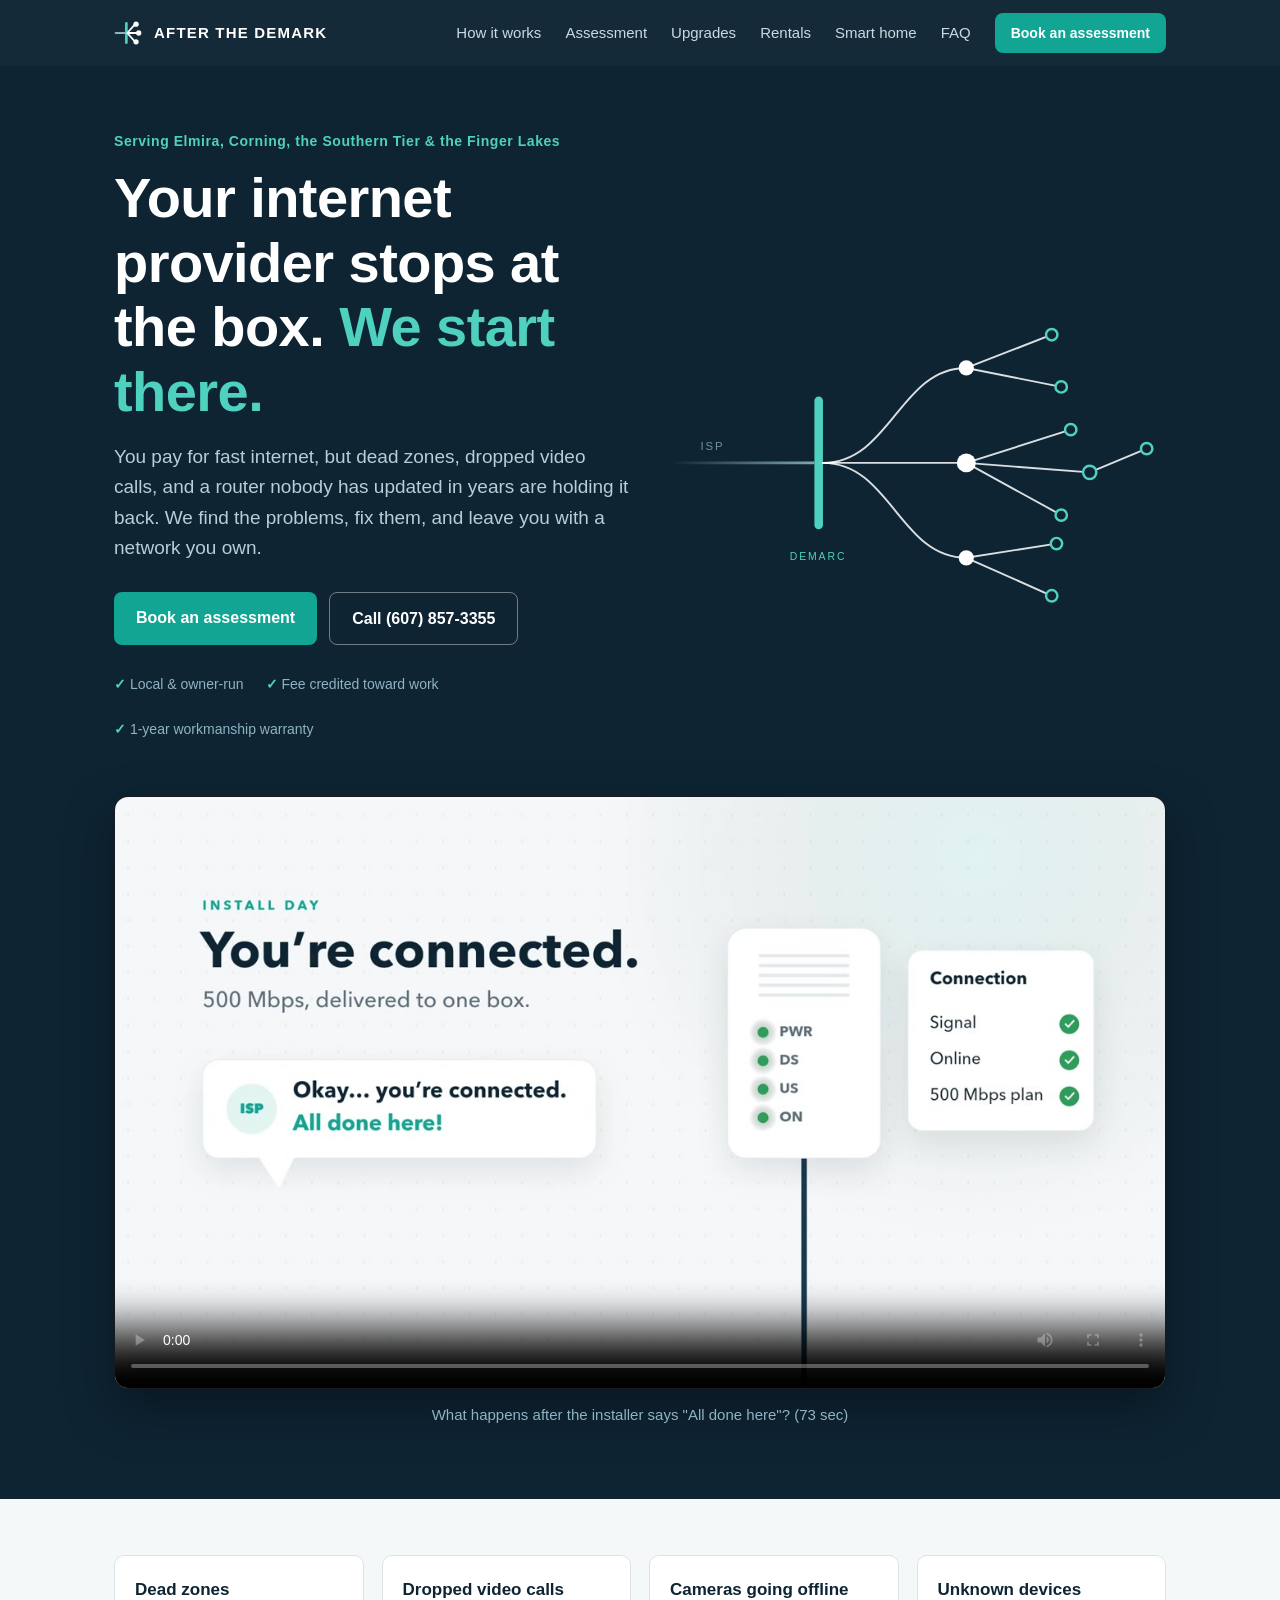
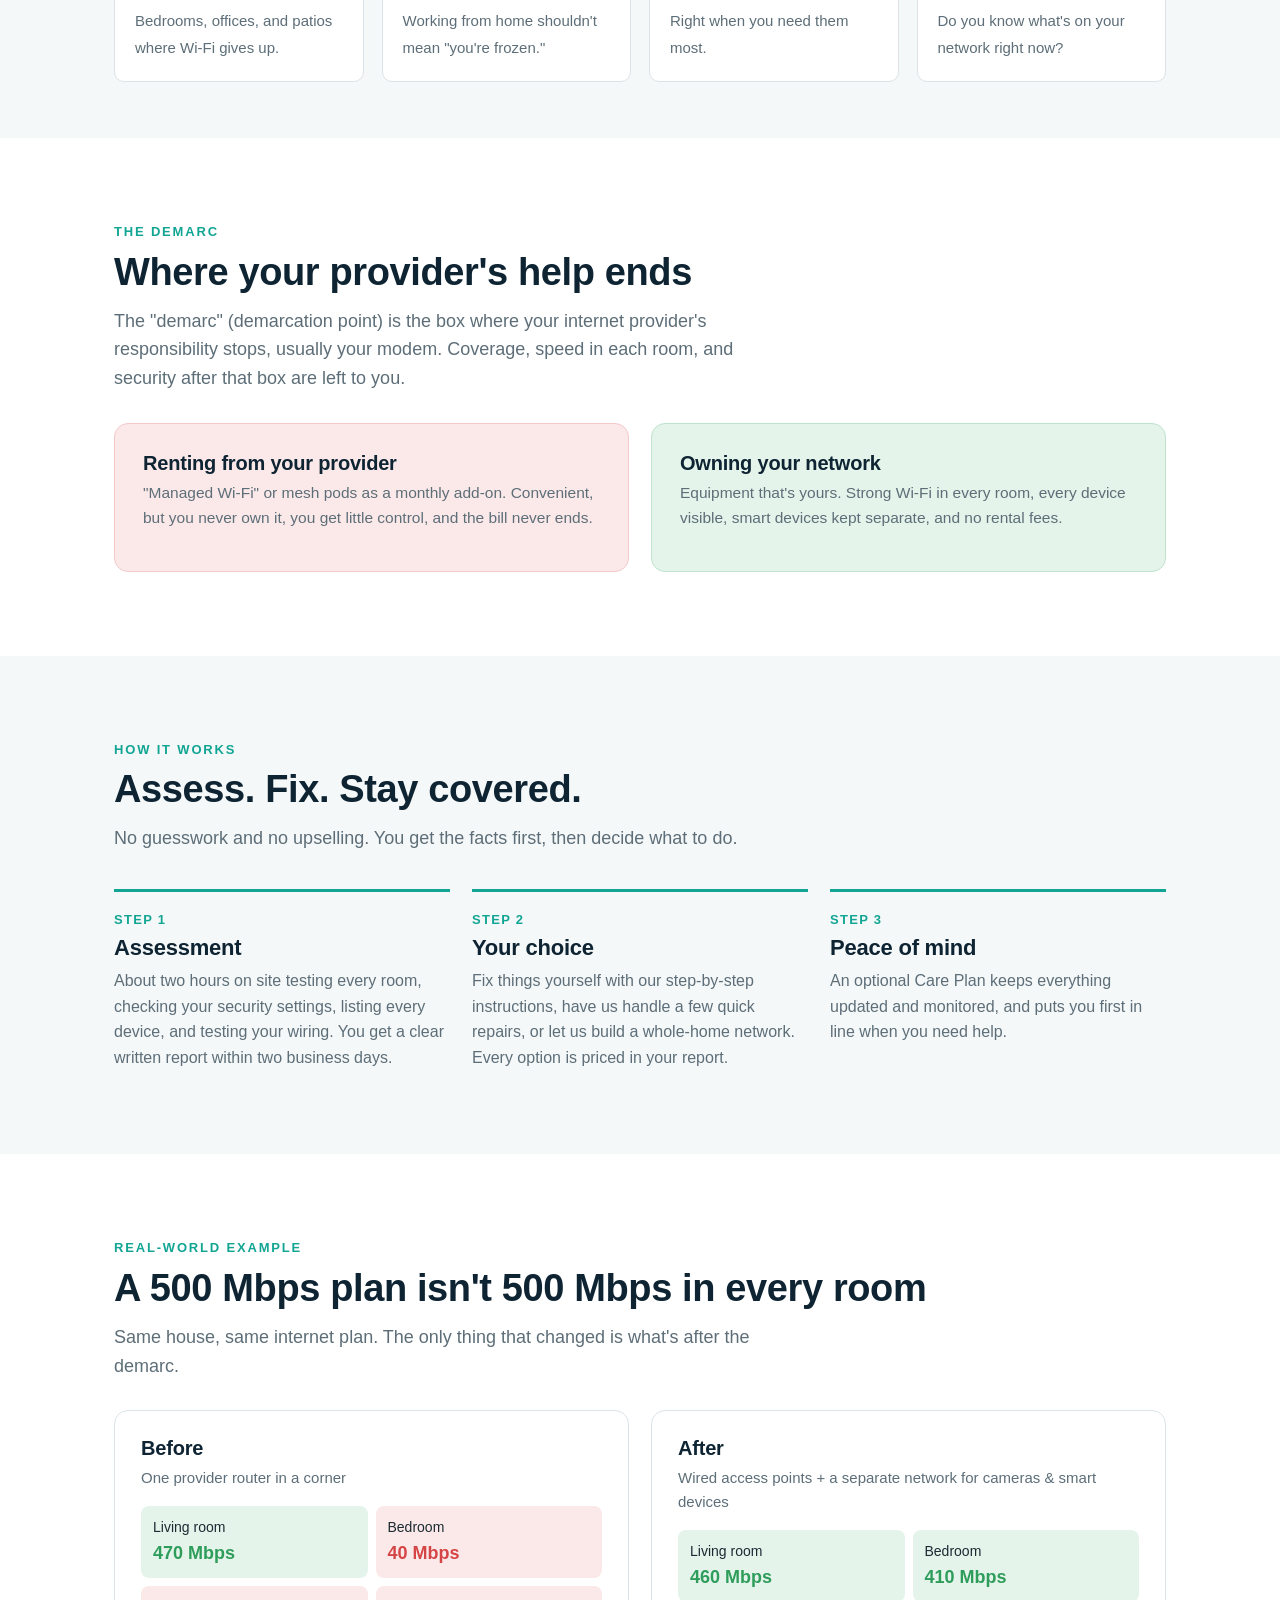
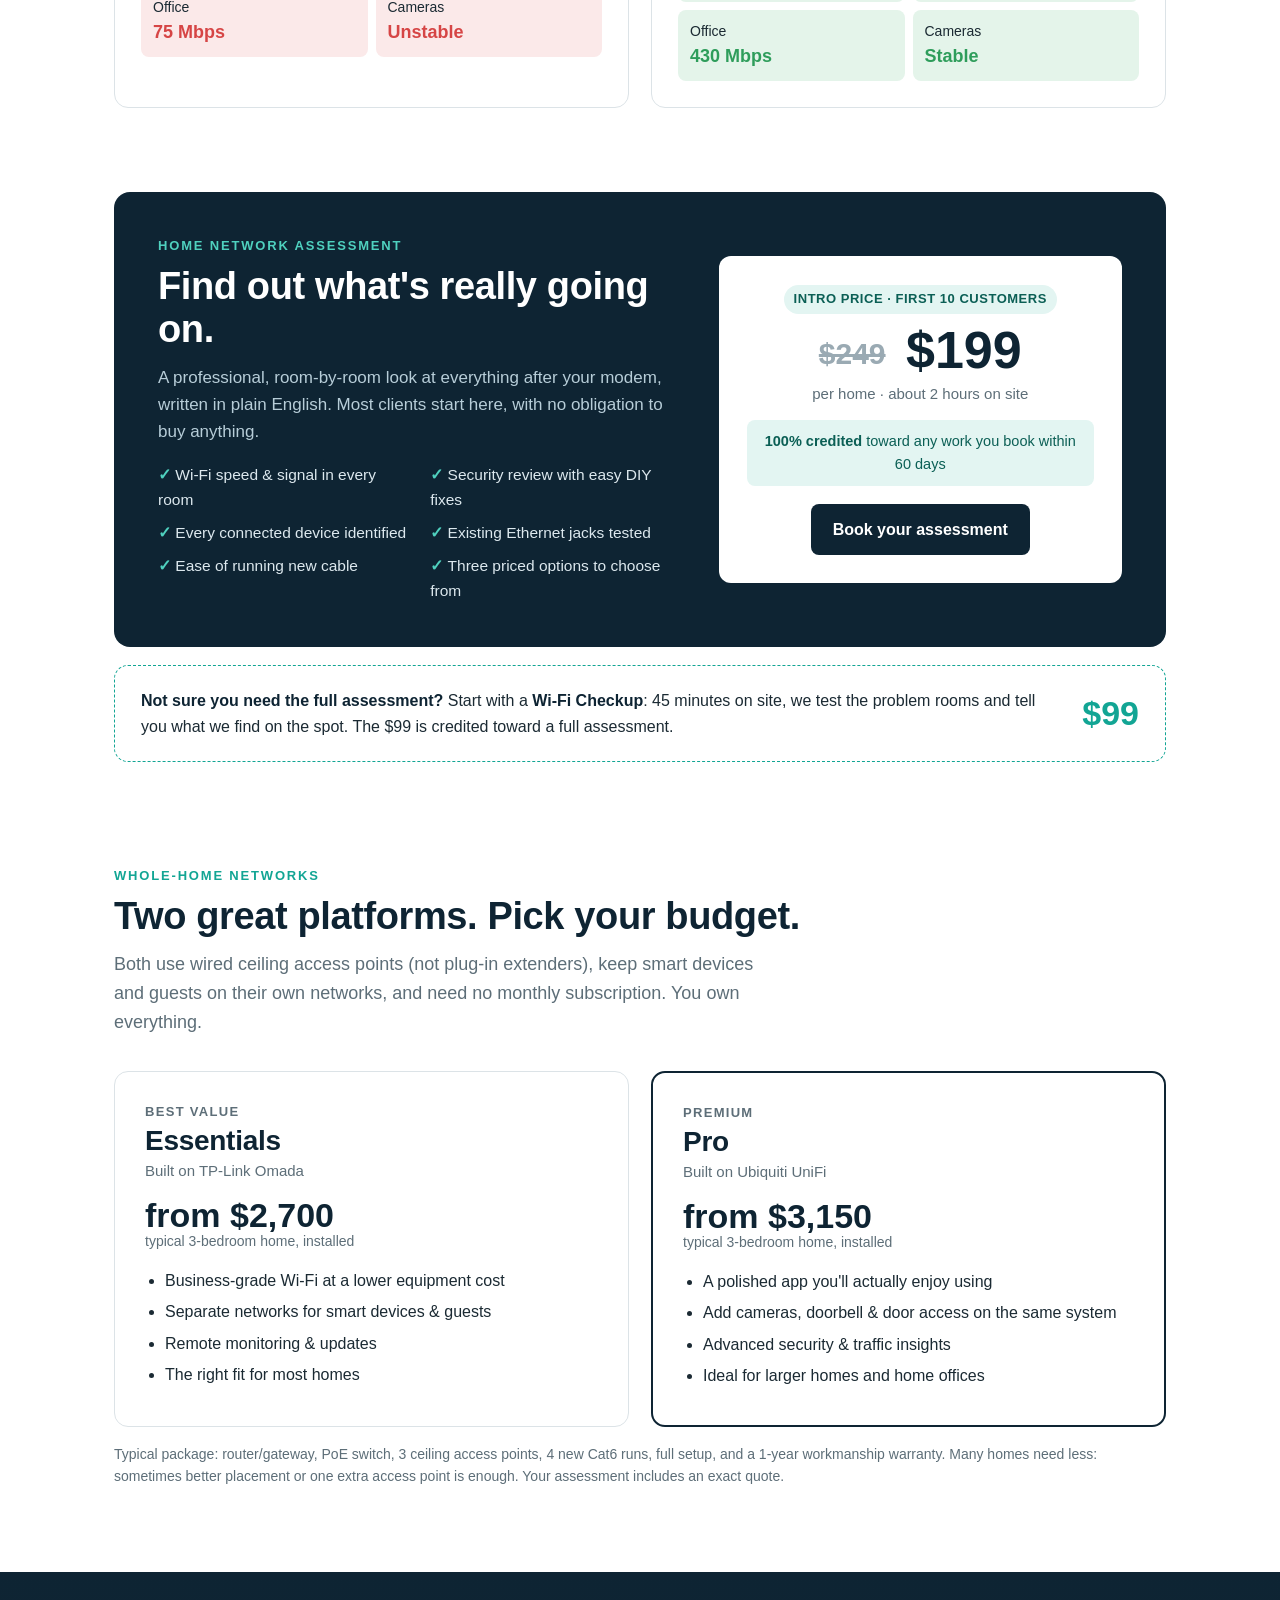
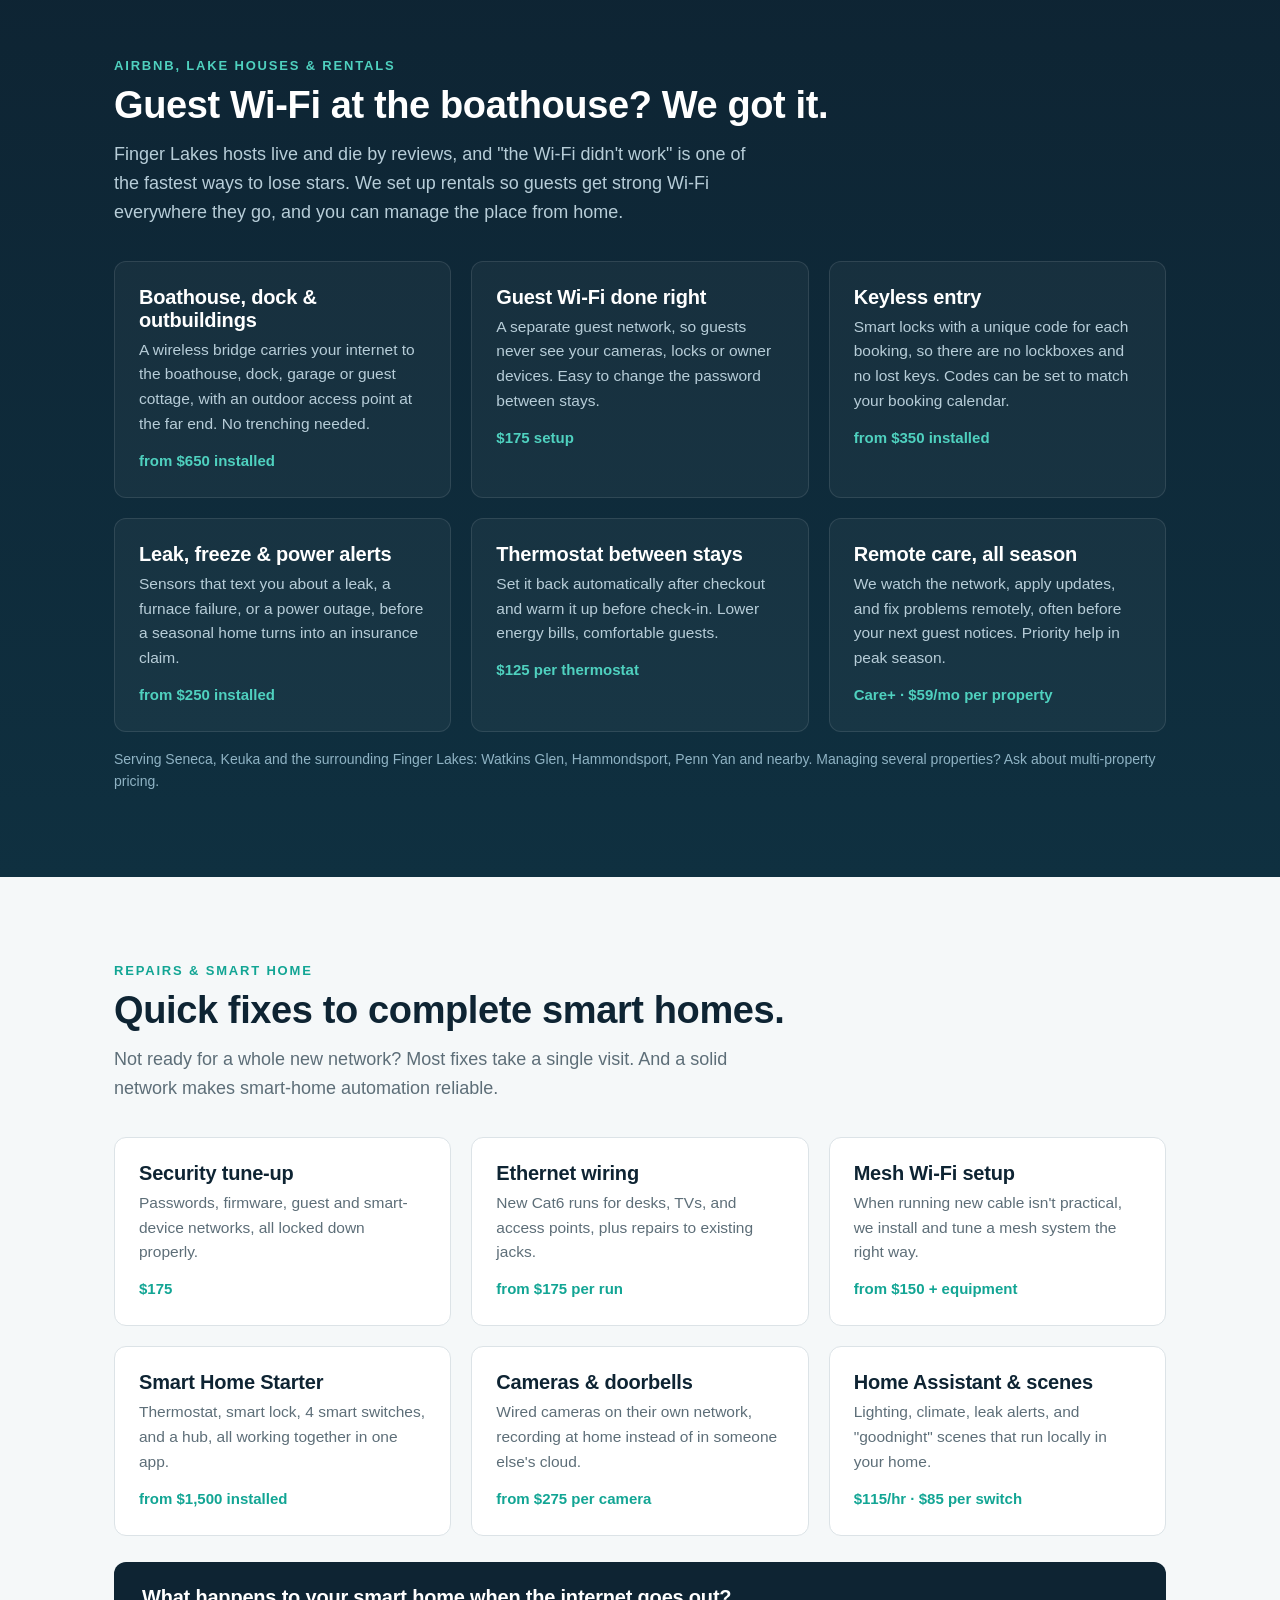
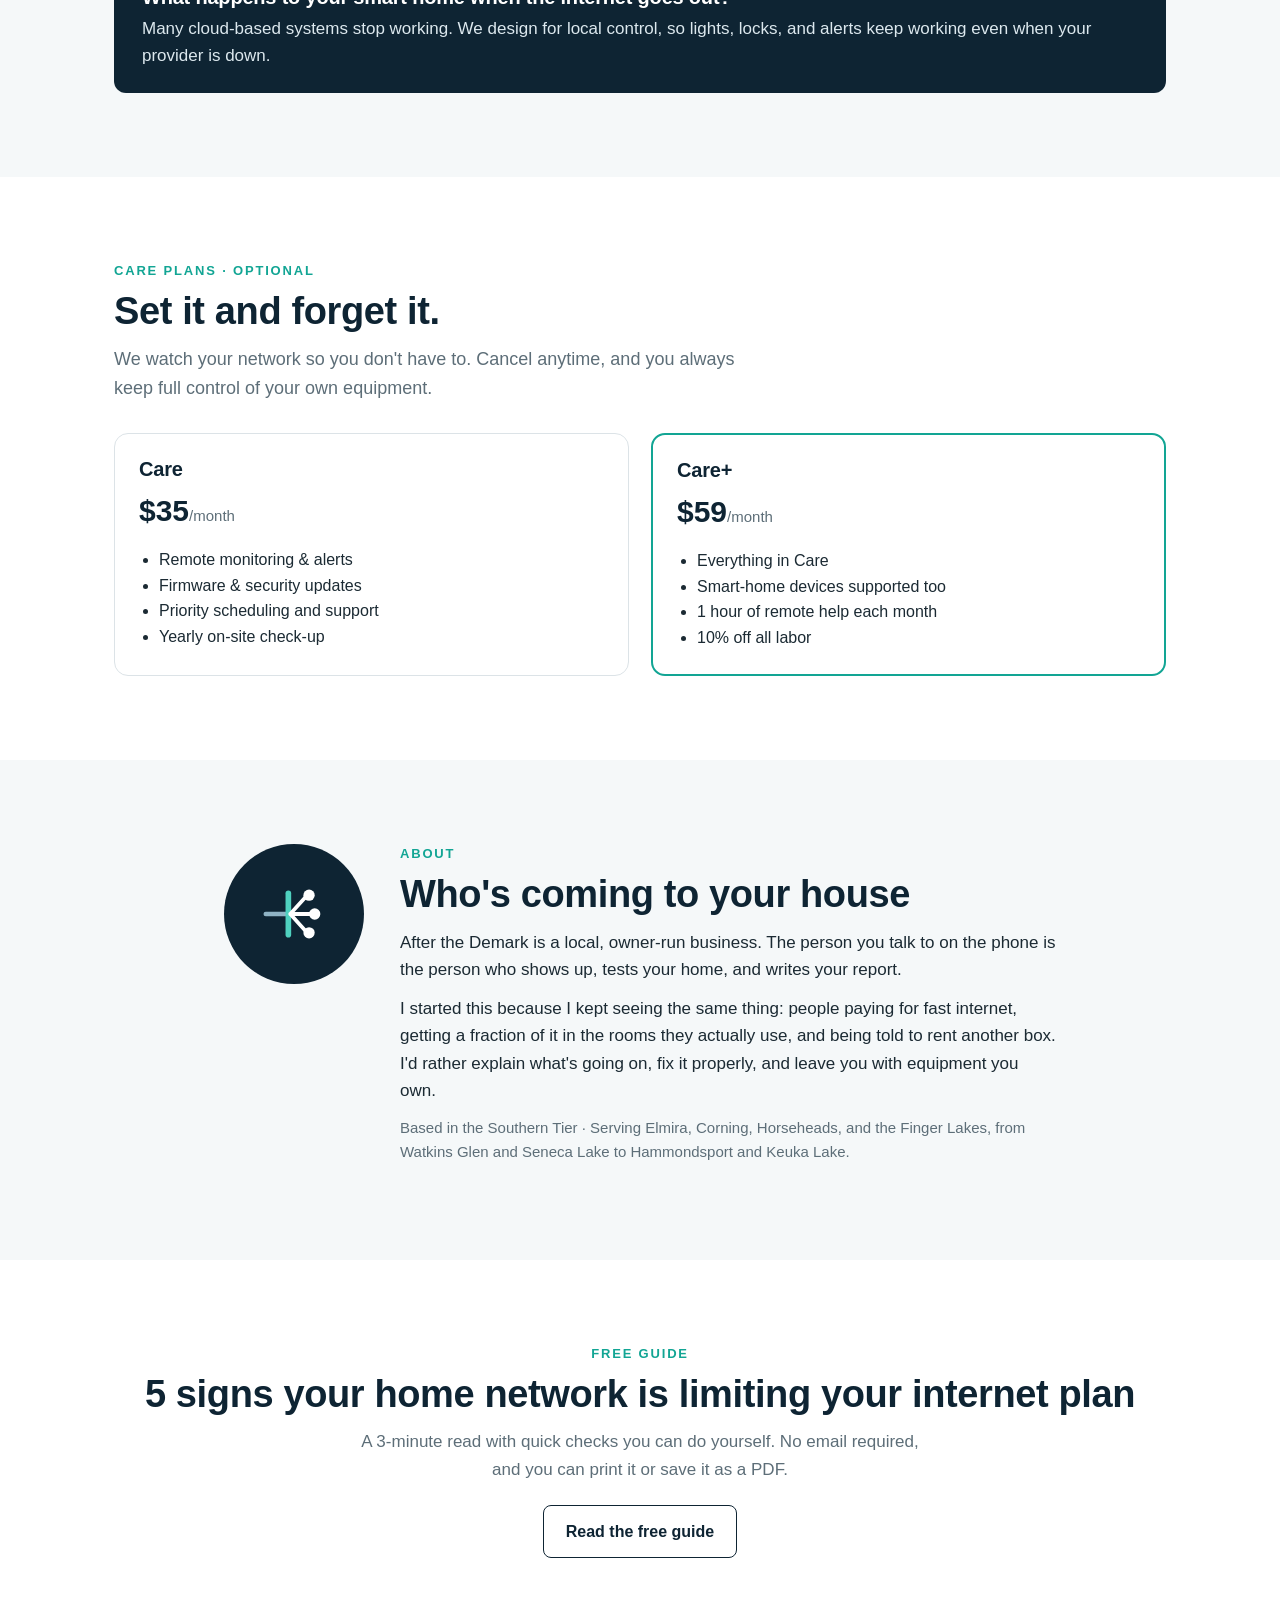
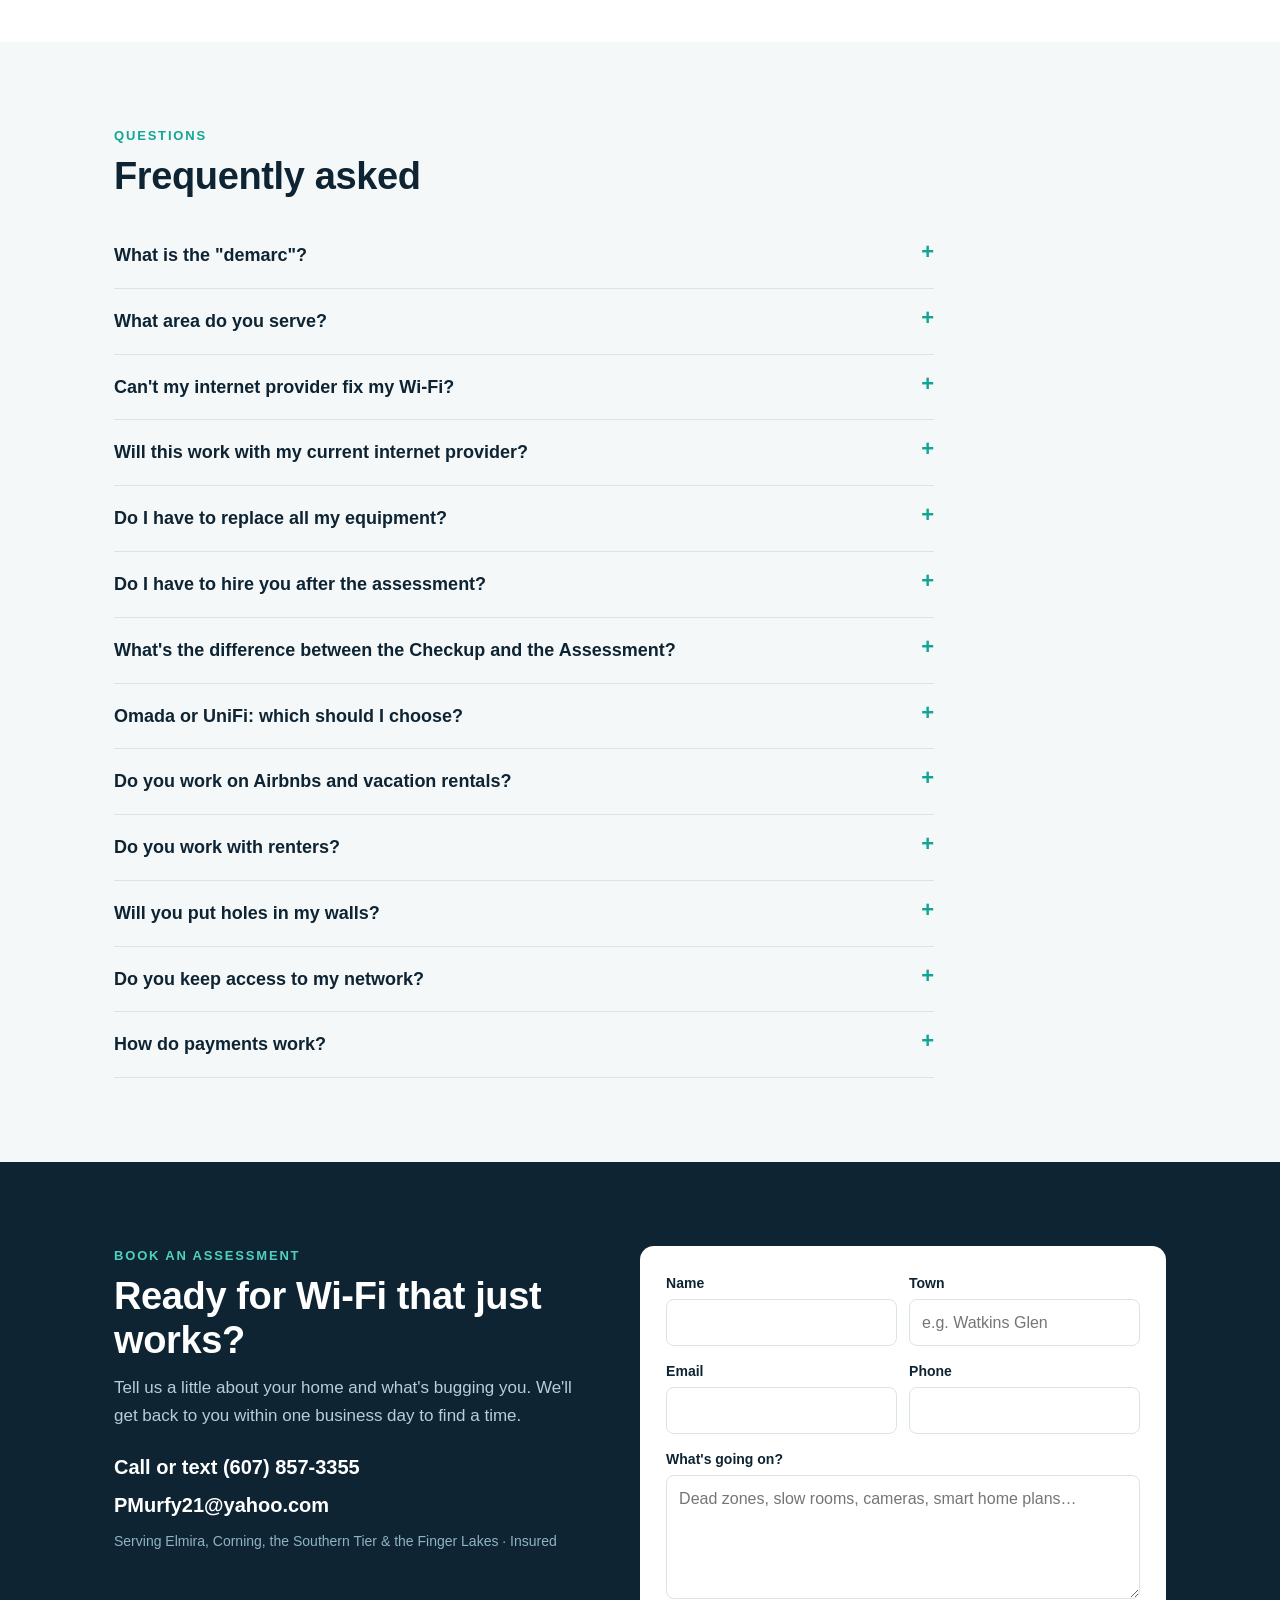
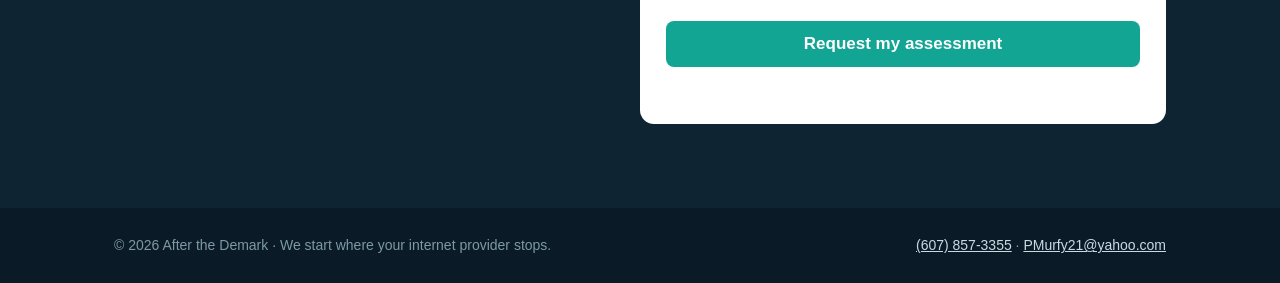
==== commit 0fcf3c7e: "Add Finger Lakes service area, rental-host services and intro pricing - Serve the Finger Lakes (Watk" ====
--- a/index.html
+++ b/index.html
@@ -3,8 +3,8 @@
 <head>
 <meta charset="utf-8">
 <meta name="viewport" content="width=device-width, initial-scale=1">
-<title>After the Demark | Home Networks &amp; Wi-Fi in Elmira, Corning &amp; the Southern Tier</title>
-<meta name="description" content="We start where your internet provider stops. Home network assessments, whole-home Wi-Fi, Ethernet wiring and smart home installs in Elmira, Corning, Horseheads and the Southern Tier.">
+<title>After the Demark | Home Networks &amp; Wi-Fi in Elmira, Corning &amp; the Finger Lakes</title>
+<meta name="description" content="We start where your internet provider stops. Home network assessments, whole-home Wi-Fi, Ethernet wiring, smart homes and vacation-rental Wi-Fi in Elmira, Corning, the Southern Tier and the Finger Lakes.">
 <link rel="canonical" href="https://patinthehat007.github.io/after-the-demark/">
 <link rel="icon" href="favicon.svg" type="image/svg+xml">
 
@@ -12,7 +12,7 @@
 <meta property="og:type" content="website">
 <meta property="og:site_name" content="After the Demark">
 <meta property="og:title" content="After the Demark: your ISP stops at the box. We start there.">
-<meta property="og:description" content="Dead zones, dropped video calls, cameras going offline? Book a $249 home network assessment in the Elmira / Corning area. The fee is credited toward any work.">
+<meta property="og:description" content="Dead zones, dropped video calls, guest Wi-Fi that won't reach the boathouse? Home network assessments in Elmira, Corning and the Finger Lakes. The fee is credited toward any work.">
 <meta property="og:url" content="https://patinthehat007.github.io/after-the-demark/">
 <meta property="og:image" content="https://patinthehat007.github.io/after-the-demark/media/og-image.jpg">
 <meta property="og:image:width" content="1200">
@@ -34,7 +34,13 @@
     { "@type": "City", "name": "Elmira, NY" },
     { "@type": "City", "name": "Corning, NY" },
     { "@type": "City", "name": "Horseheads, NY" },
+    { "@type": "City", "name": "Watkins Glen, NY" },
+    { "@type": "City", "name": "Hammondsport, NY" },
+    { "@type": "City", "name": "Penn Yan, NY" },
     { "@type": "AdministrativeArea", "name": "Chemung County, NY" },
+    { "@type": "AdministrativeArea", "name": "Schuyler County, NY" },
+    { "@type": "AdministrativeArea", "name": "Yates County, NY" },
+    { "@type": "Place", "name": "Finger Lakes, NY" },
     { "@type": "AdministrativeArea", "name": "Steuben County, NY" }
   ]
 }
@@ -53,6 +59,7 @@
       <a href="#how">How it works</a>
       <a href="#assessment">Assessment</a>
       <a href="#upgrades">Upgrades</a>
+      <a href="#rentals">Rentals</a>
       <a href="#smart-home">Smart home</a>
       <a href="#faq">FAQ</a>
       <a class="btn primary" href="#contact">Book<span class="long"> an assessment</span></a>
@@ -64,11 +71,11 @@
 <section class="hero">
   <div class="wrap grid">
     <div>
-      <div class="area">Serving Elmira, Corning, Horseheads &amp; the Southern Tier</div>
+      <div class="area">Serving Elmira, Corning, the Southern Tier &amp; the Finger Lakes</div>
       <h1>Your internet provider stops at the box. <em>We start there.</em></h1>
       <p>You pay for fast internet, but dead zones, dropped video calls, and a router nobody has updated in years are holding it back. We find the problems, fix them, and leave you with a network you own.</p>
       <div class="ctas">
-        <a class="btn primary" href="#contact">Book a $249 assessment</a>
+        <a class="btn primary" href="#contact">Book an assessment</a>
         <a class="btn ghost" href="tel:+16078573355">Call (607) 857-3355</a>
       </div>
       <div class="trust"><span>Local &amp; owner-run</span><span>Fee credited toward work</span><span>1-year workmanship warranty</span></div>
@@ -186,11 +193,16 @@
         </ul>
       </div>
       <div class="pricecard">
-        <div class="amt">$249</div>
+        <div class="intro-tag">Intro price · first 10 customers</div>
+        <div class="amt"><s>$249</s> $199</div>
         <div class="per">per home · about 2 hours on site</div>
         <div class="credit"><b>100% credited</b> toward any work you book within 60 days</div>
         <a class="btn dark" href="#contact">Book your assessment</a>
       </div>
+    </div>
+    <div class="checkup">
+      <div><b>Not sure you need the full assessment?</b> Start with a <b>Wi-Fi Checkup</b>: 45 minutes on site, we test the problem rooms and tell you what we find on the spot. The $99 is credited toward a full assessment.</div>
+      <div class="checkup-price">$99</div>
     </div>
   </div>
 </section>
@@ -230,6 +242,23 @@
   </div>
 </section>
 
+<section id="rentals" class="rentals">
+  <div class="wrap">
+    <div class="eyebrow" style="color:var(--teal-bright)">Airbnb, lake houses &amp; rentals</div>
+    <h2>Guest Wi-Fi at the boathouse? We got it.</h2>
+    <p class="sub">Finger Lakes hosts live and die by reviews, and "the Wi-Fi didn't work" is one of the fastest ways to lose stars. We set up rentals so guests get strong Wi-Fi everywhere they go, and you can manage the place from home.</p>
+    <div class="svc">
+      <div class="card"><h3>Boathouse, dock &amp; outbuildings</h3><p>A wireless bridge carries your internet to the boathouse, dock, garage or guest cottage, with an outdoor access point at the far end. No trenching needed.</p><div class="p">from $650 installed</div></div>
+      <div class="card"><h3>Guest Wi-Fi done right</h3><p>A separate guest network, so guests never see your cameras, locks or owner devices. Easy to change the password between stays.</p><div class="p">$175 setup</div></div>
+      <div class="card"><h3>Keyless entry</h3><p>Smart locks with a unique code for each booking, so there are no lockboxes and no lost keys. Codes can be set to match your booking calendar.</p><div class="p">from $350 installed</div></div>
+      <div class="card"><h3>Leak, freeze &amp; power alerts</h3><p>Sensors that text you about a leak, a furnace failure, or a power outage, before a seasonal home turns into an insurance claim.</p><div class="p">from $250 installed</div></div>
+      <div class="card"><h3>Thermostat between stays</h3><p>Set it back automatically after checkout and warm it up before check-in. Lower energy bills, comfortable guests.</p><div class="p">$125 per thermostat</div></div>
+      <div class="card"><h3>Remote care, all season</h3><p>We watch the network, apply updates, and fix problems remotely, often before your next guest notices. Priority help in peak season.</p><div class="p">Care+ · $59/mo per property</div></div>
+    </div>
+    <p class="note" style="color:#8FB3C4">Serving Seneca, Keuka and the surrounding Finger Lakes: Watkins Glen, Hammondsport, Penn Yan and nearby. Managing several properties? Ask about multi-property pricing.</p>
+  </div>
+</section>
+
 <section class="alt" id="smart-home">
   <div class="wrap">
     <div class="eyebrow">Repairs &amp; smart home</div>
@@ -282,7 +311,7 @@
       <h2>Who's coming to your house</h2>
       <p>After the Demark is a local, owner-run business. The person you talk to on the phone is the person who shows up, tests your home, and writes your report.</p>
       <p>I started this because I kept seeing the same thing: people paying for fast internet, getting a fraction of it in the rooms they actually use, and being told to rent another box. I'd rather explain what's going on, fix it properly, and leave you with equipment you own.</p>
-      <p class="area">Based in the Southern Tier · Serving Elmira, Corning, Horseheads, and surrounding Chemung &amp; Steuben County.</p>
+      <p class="area">Based in the Southern Tier · Serving Elmira, Corning, Horseheads, and the Finger Lakes, from Watkins Glen and Seneca Lake to Hammondsport and Keuka Lake.</p>
     </div>
   </div>
 </section>
@@ -315,12 +344,14 @@
     <h2>Frequently asked</h2>
     <div class="faq">
       <details><summary>What is the "demarc"?</summary><p>The demarcation point, or "demarc," is where your internet provider's responsibility ends, usually at the modem or the box where the line enters your home. Everything after that (your router, Wi-Fi, wiring, and devices) is up to you. That's where we come in, hence the name.</p></details>
-      <details><summary>What area do you serve?</summary><p>Elmira, Corning, Horseheads, and the surrounding Chemung and Steuben County area. If you're a little outside that, call or text and ask.</p></details>
+      <details><summary>What area do you serve?</summary><p>Elmira, Corning, Horseheads, and the surrounding Southern Tier, plus the Finger Lakes: Watkins Glen, Seneca Lake, Hammondsport, Keuka Lake, Penn Yan, and nearby. If you're a little outside that, call or text and ask.</p></details>
       <details><summary>Can't my internet provider fix my Wi-Fi?</summary><p>Your provider makes sure internet reaches the modem. They usually won't fix coverage, wiring, or security inside your home, and their answer is often to rent you another box. That's why so many people pay for fast internet and still have slow Wi-Fi in the bedroom.</p></details>
       <details><summary>Will this work with my current internet provider?</summary><p>Yes. We work after the demarc, so your existing internet service stays exactly as it is.</p></details>
       <details><summary>Do I have to replace all my equipment?</summary><p>No. Many homes only need better placement, one extra access point, or a separate network for cameras and smart devices. The assessment tells you exactly what's worth doing.</p></details>
-      <details><summary>Do I have to hire you after the assessment?</summary><p>No. The report is yours to keep, with DIY fixes and priced options. If you do hire us within 60 days, the full $249 is credited toward the work.</p></details>
+      <details><summary>Do I have to hire you after the assessment?</summary><p>No. The report is yours to keep, with DIY fixes and priced options. If you do hire us within 60 days, the full assessment fee is credited toward the work.</p></details>
+      <details><summary>What's the difference between the Checkup and the Assessment?</summary><p>The $99 Wi-Fi Checkup is a quick 45-minute visit focused on your problem rooms, with findings explained on the spot. The full Assessment covers every room, your security settings, every device, and your wiring, and comes with a written report and priced options. If you start with a Checkup, the $99 is credited toward the full Assessment.</p></details>
       <details><summary>Omada or UniFi: which should I choose?</summary><p>Both are excellent, business-grade systems. Omada (Essentials) gives you the same core features for less. UniFi (Pro) has a more polished app and lets you add cameras and door access on the same system. We'll recommend one based on your home and budget.</p></details>
+      <details><summary>Do you work on Airbnbs and vacation rentals?</summary><p>Yes, and especially in the Finger Lakes. We cover outbuildings and docks, set up a guest network that's separate from your own devices, add keyless entry and leak or freeze alerts, and can monitor the property remotely during the season.</p></details>
       <details><summary>Do you work with renters?</summary><p>Yes. Many improvements, like better placement or adding an access point, don't need permanent changes. If something would, we'll talk about it first.</p></details>
       <details><summary>Will you put holes in my walls?</summary><p>As few and as small as possible. Most cable runs drop down from the attic. Any access holes we make are patched and left ready to paint.</p></details>
       <details><summary>Do you keep access to my network?</summary><p>Only if you join a Care Plan, and you can remove it anytime. At the end of every job you get every admin password. It's your network.</p></details>
@@ -338,7 +369,7 @@
       <div class="direct">
         <a href="tel:+16078573355">Call or text (607) 857-3355</a>
         <a href="mailto:PMurfy21@yahoo.com">PMurfy21@yahoo.com</a>
-        <span>Serving Elmira, Corning, Horseheads &amp; the Southern Tier · Insured</span>
+        <span>Serving Elmira, Corning, the Southern Tier &amp; the Finger Lakes · Insured</span>
       </div>
     </div>
     <!-- Formspree: create a free form at formspree.io and replace YOUR_FORM_ID below.
@@ -346,7 +377,7 @@
     <form id="contactForm" action="https://formspree.io/f/YOUR_FORM_ID" method="POST" novalidate>
       <div class="row2">
         <div class="fg"><label for="name">Name</label><input id="name" name="name" autocomplete="name" required></div>
-        <div class="fg"><label for="town">Town</label><input id="town" name="town" autocomplete="address-level2" placeholder="e.g. Horseheads"></div>
+        <div class="fg"><label for="town">Town</label><input id="town" name="town" autocomplete="address-level2" placeholder="e.g. Watkins Glen"></div>
       </div>
       <div class="row2">
         <div class="fg"><label for="email">Email</label><input id="email" name="email" type="email" autocomplete="email" required></div>
--- a/styles.css
+++ b/styles.css
@@ -108,6 +108,22 @@
 .pricecard .credit { background: var(--teal-soft); color: #0B5F55; border-radius: 8px; padding: 10px; font-size: 14.5px; margin-bottom: 18px; }
 @media (max-width: 820px) { .feature { grid-template-columns: 1fr; padding: 28px; } .feature ul { grid-template-columns: 1fr; } }
 
+.pricecard .intro-tag { display: inline-block; background: var(--teal-soft); color: #0B5F55; font-size: 13px; font-weight: 700; letter-spacing: .04em; text-transform: uppercase; padding: 4px 10px; border-radius: 999px; margin-bottom: 10px; }
+.pricecard .amt s { color: #9AAAB3; font-size: 30px; font-weight: 600; vertical-align: middle; margin-right: 6px; }
+.checkup { margin-top: 18px; display: flex; gap: 24px; align-items: center; justify-content: space-between; background: #fff; border: 1.5px dashed var(--teal); border-radius: 14px; padding: 20px 26px; font-size: 16px; color: var(--ink); }
+.checkup b { color: var(--navy); }
+.checkup-price { font-size: 34px; font-weight: 800; color: var(--teal); flex: none; }
+@media (max-width: 640px) { .checkup { flex-direction: column; align-items: flex-start; gap: 6px; } }
+
+/* Rentals */
+.rentals { background: linear-gradient(180deg, var(--navy) 0%, #0F3040 100%); color: #DCE8EE; position: relative; overflow: hidden; }
+.rentals h2 { color: #fff; }
+.rentals .sub { color: #B7CDD8; }
+.rentals .card { background: rgba(255,255,255,.04); border-color: rgba(255,255,255,.1); }
+.rentals .card h3 { color: #fff; }
+.rentals .card p { color: #B7CDD8; }
+.rentals .card .p { color: var(--teal-bright); }
+
 /* Platforms */
 .plats { display: grid; grid-template-columns: 1fr 1fr; gap: 22px; margin-top: 34px; }
 .plat { border: 1px solid var(--line); border-radius: 14px; padding: 30px; background: #fff; }
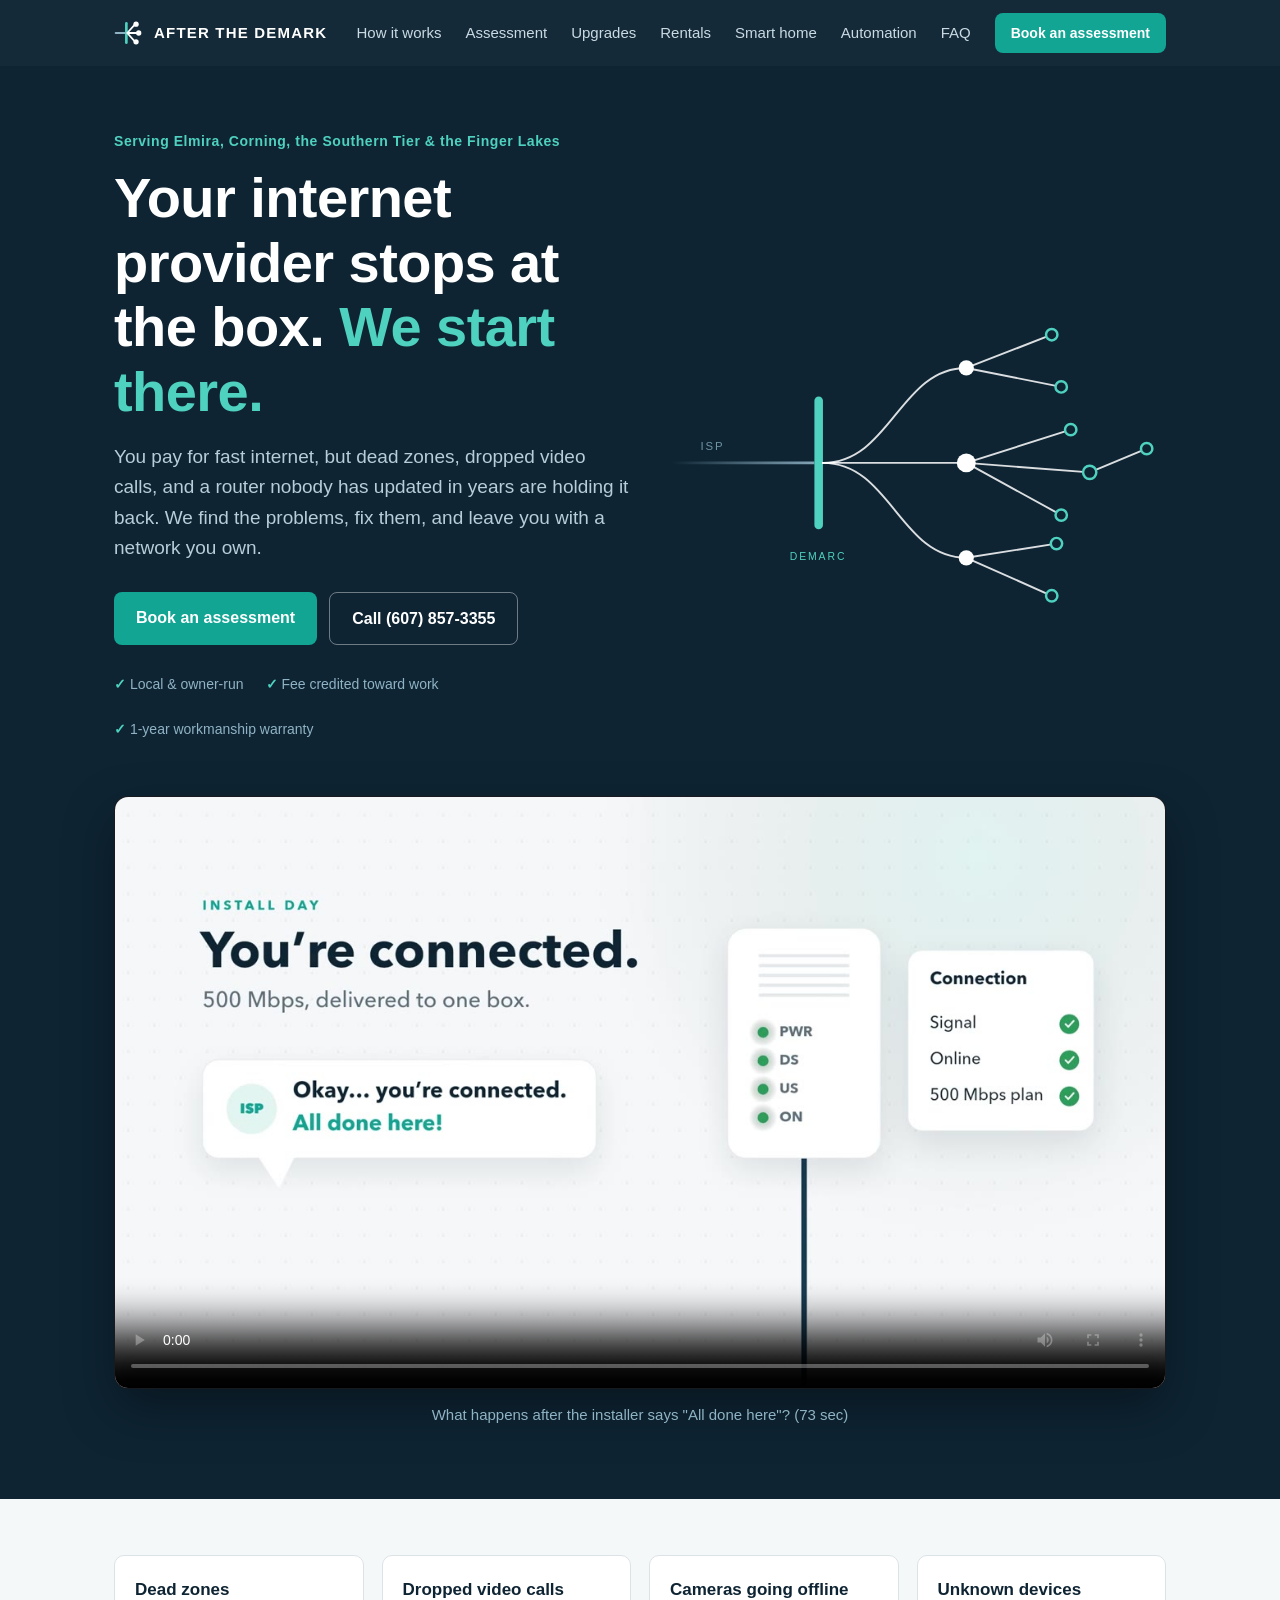
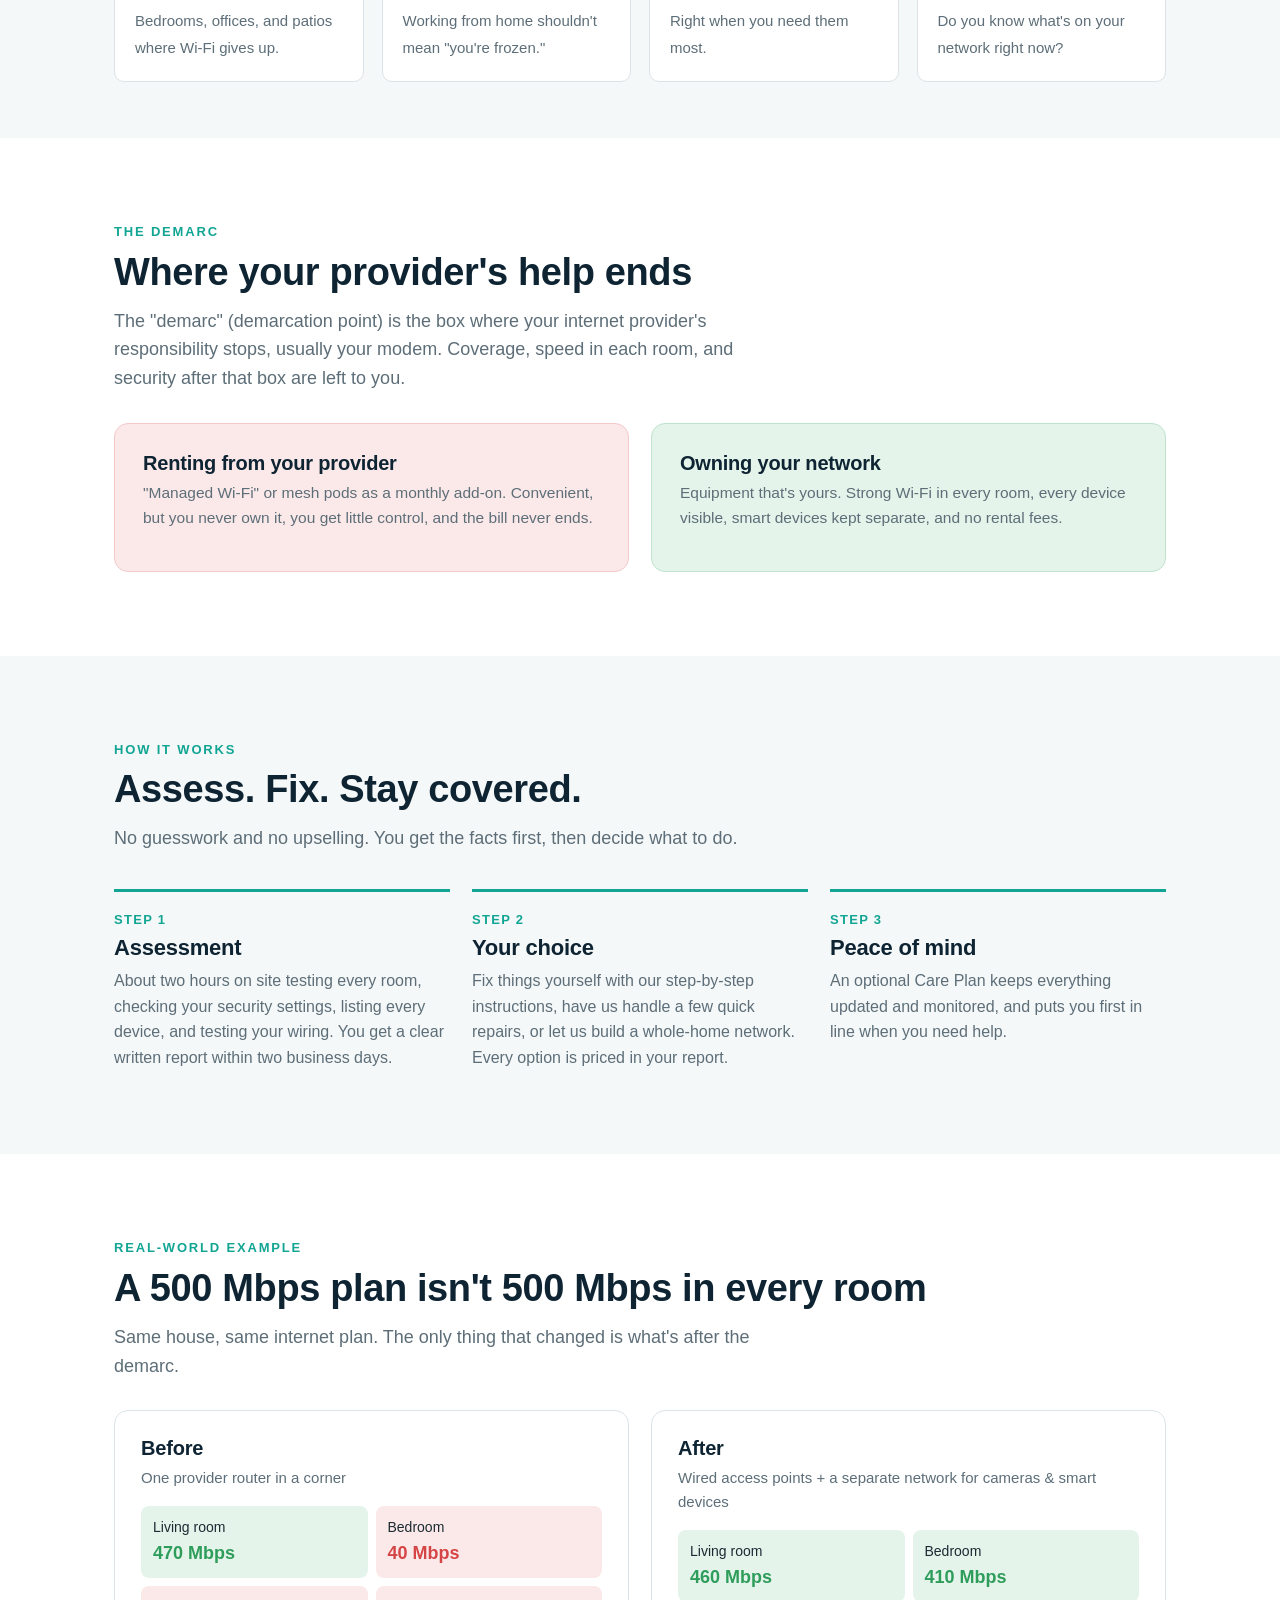
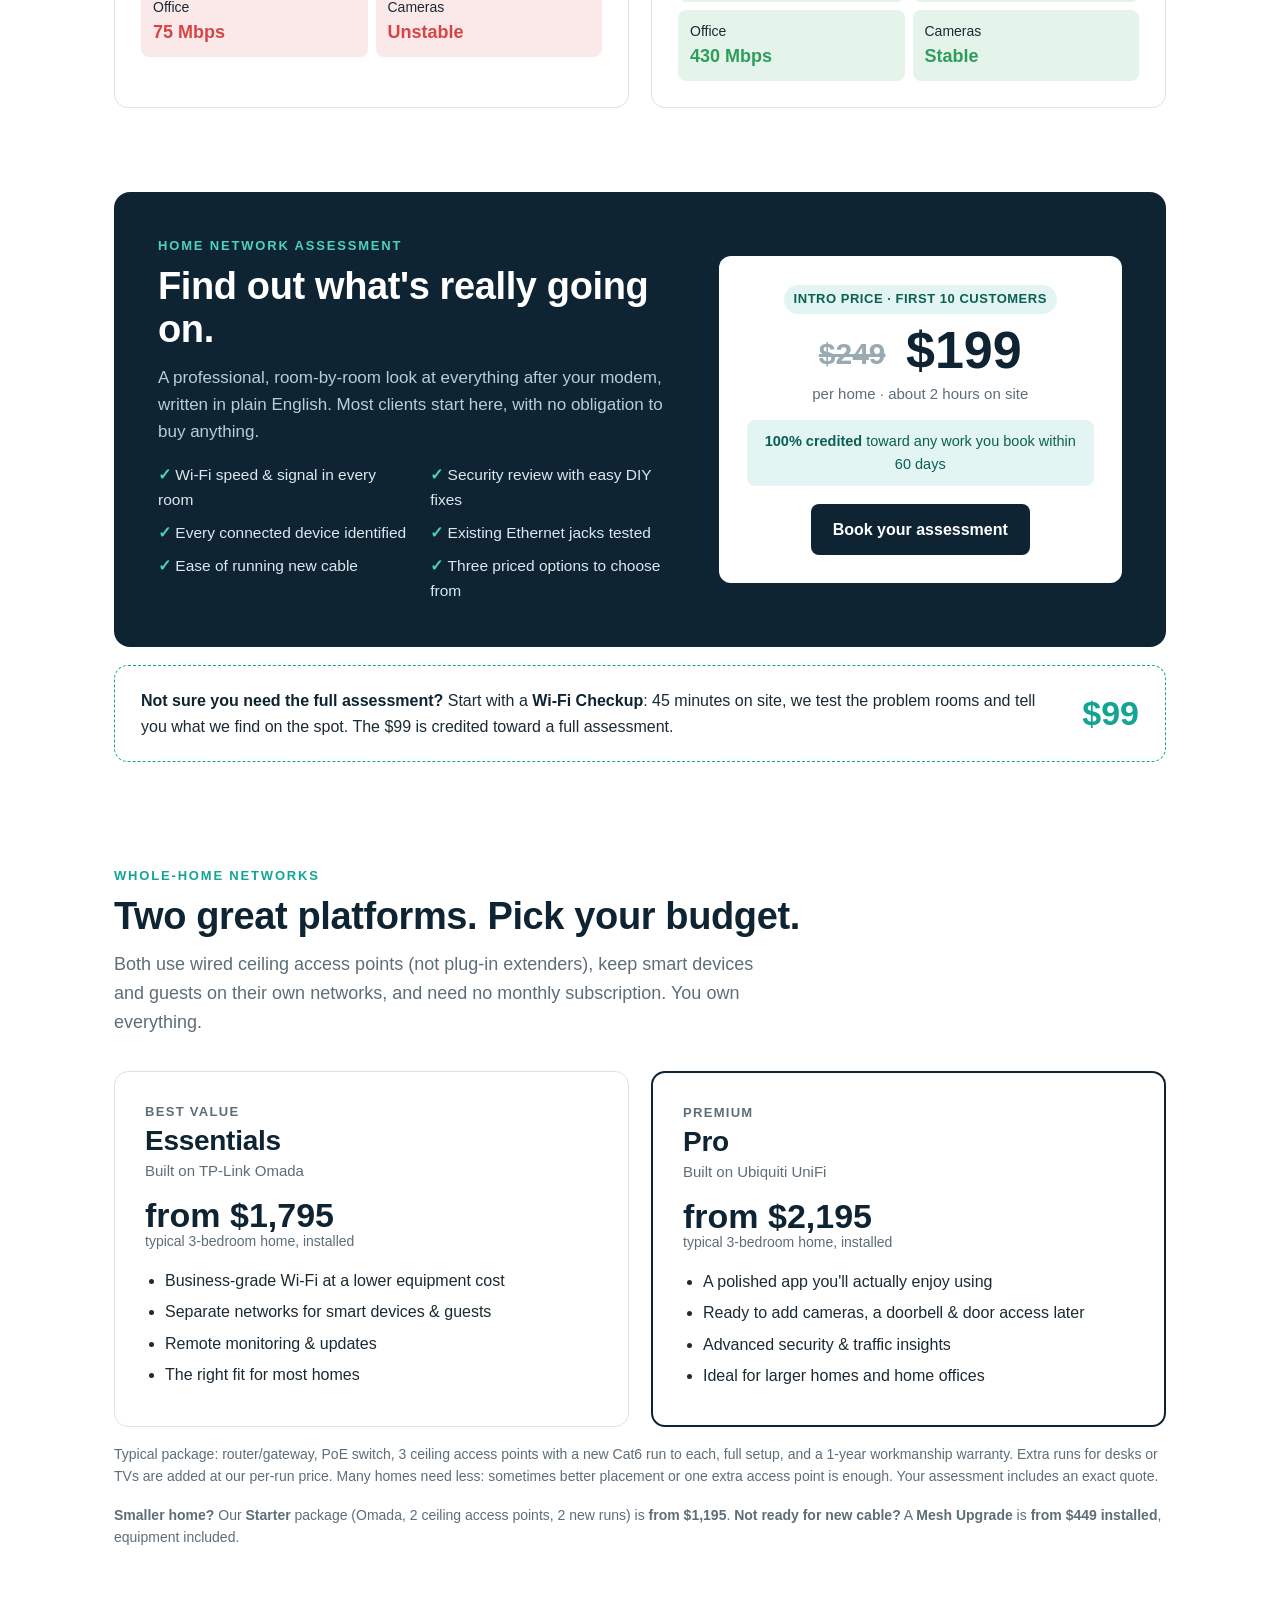
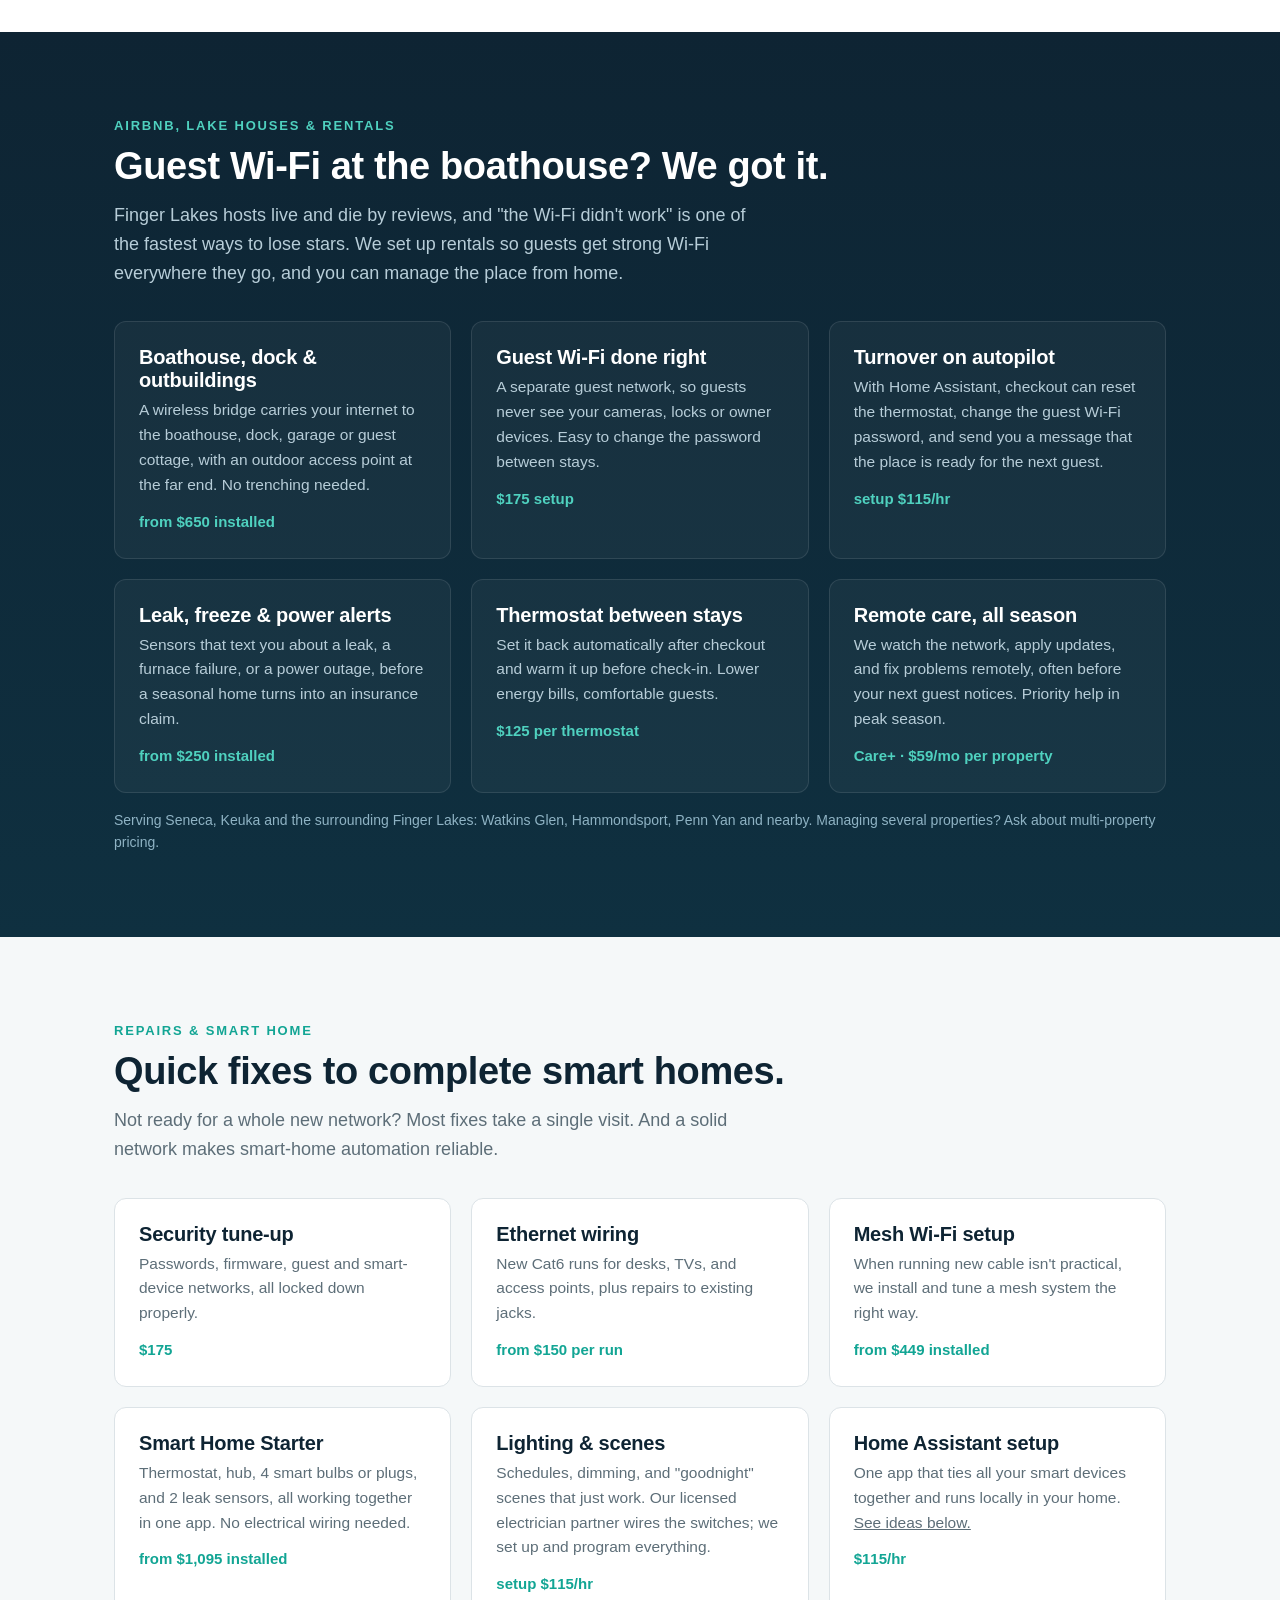
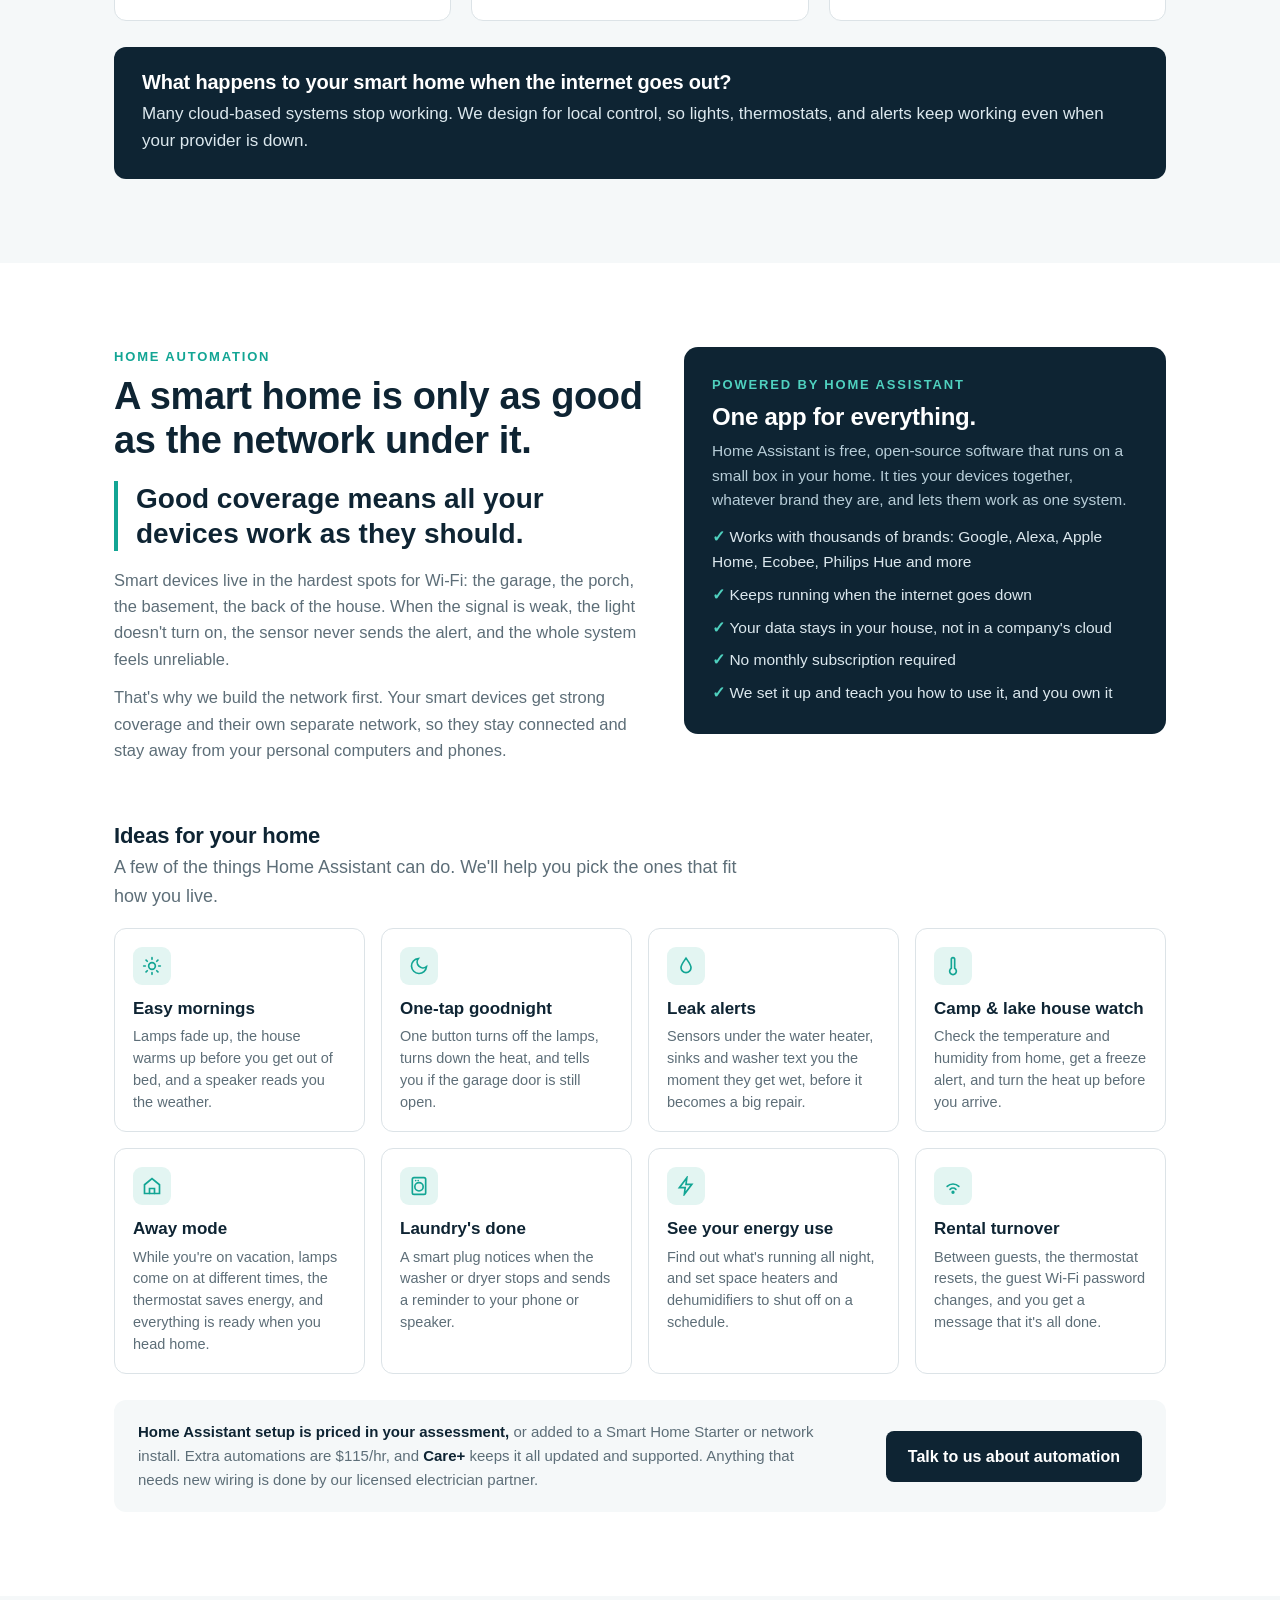
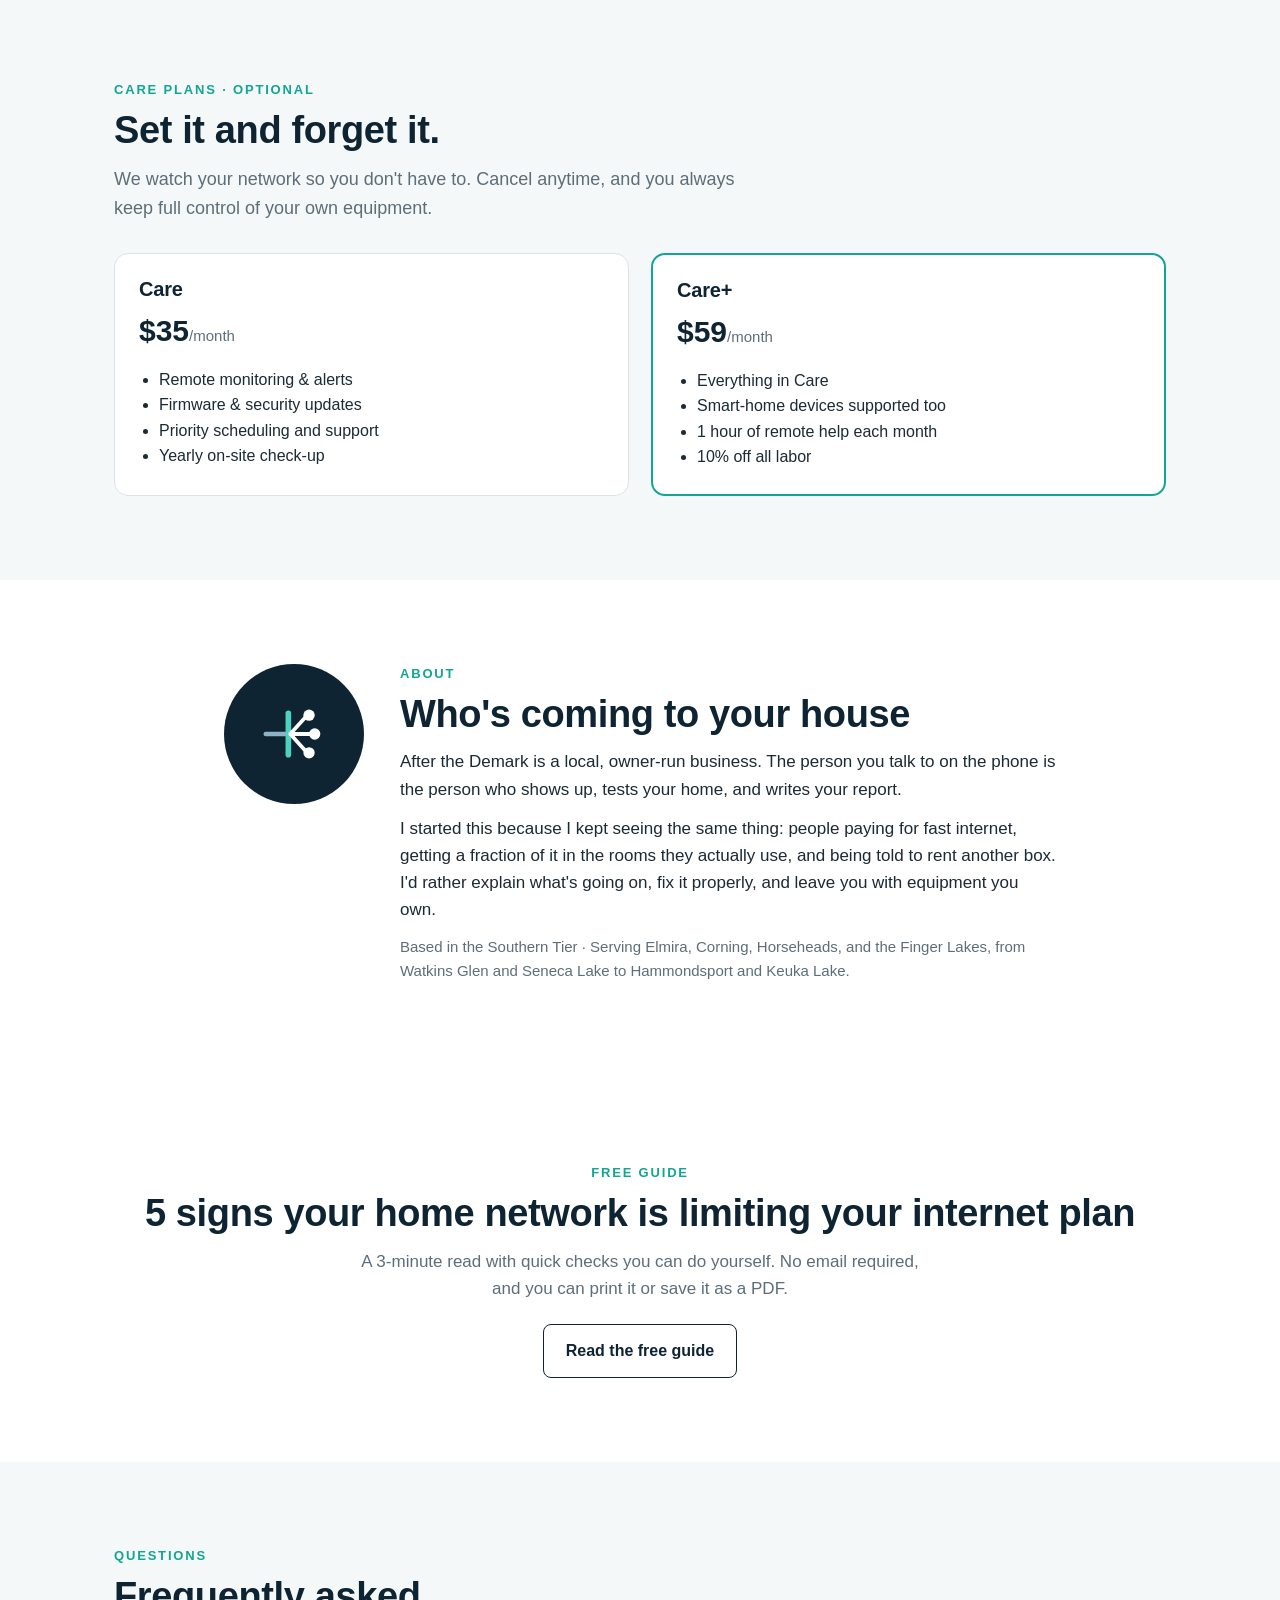
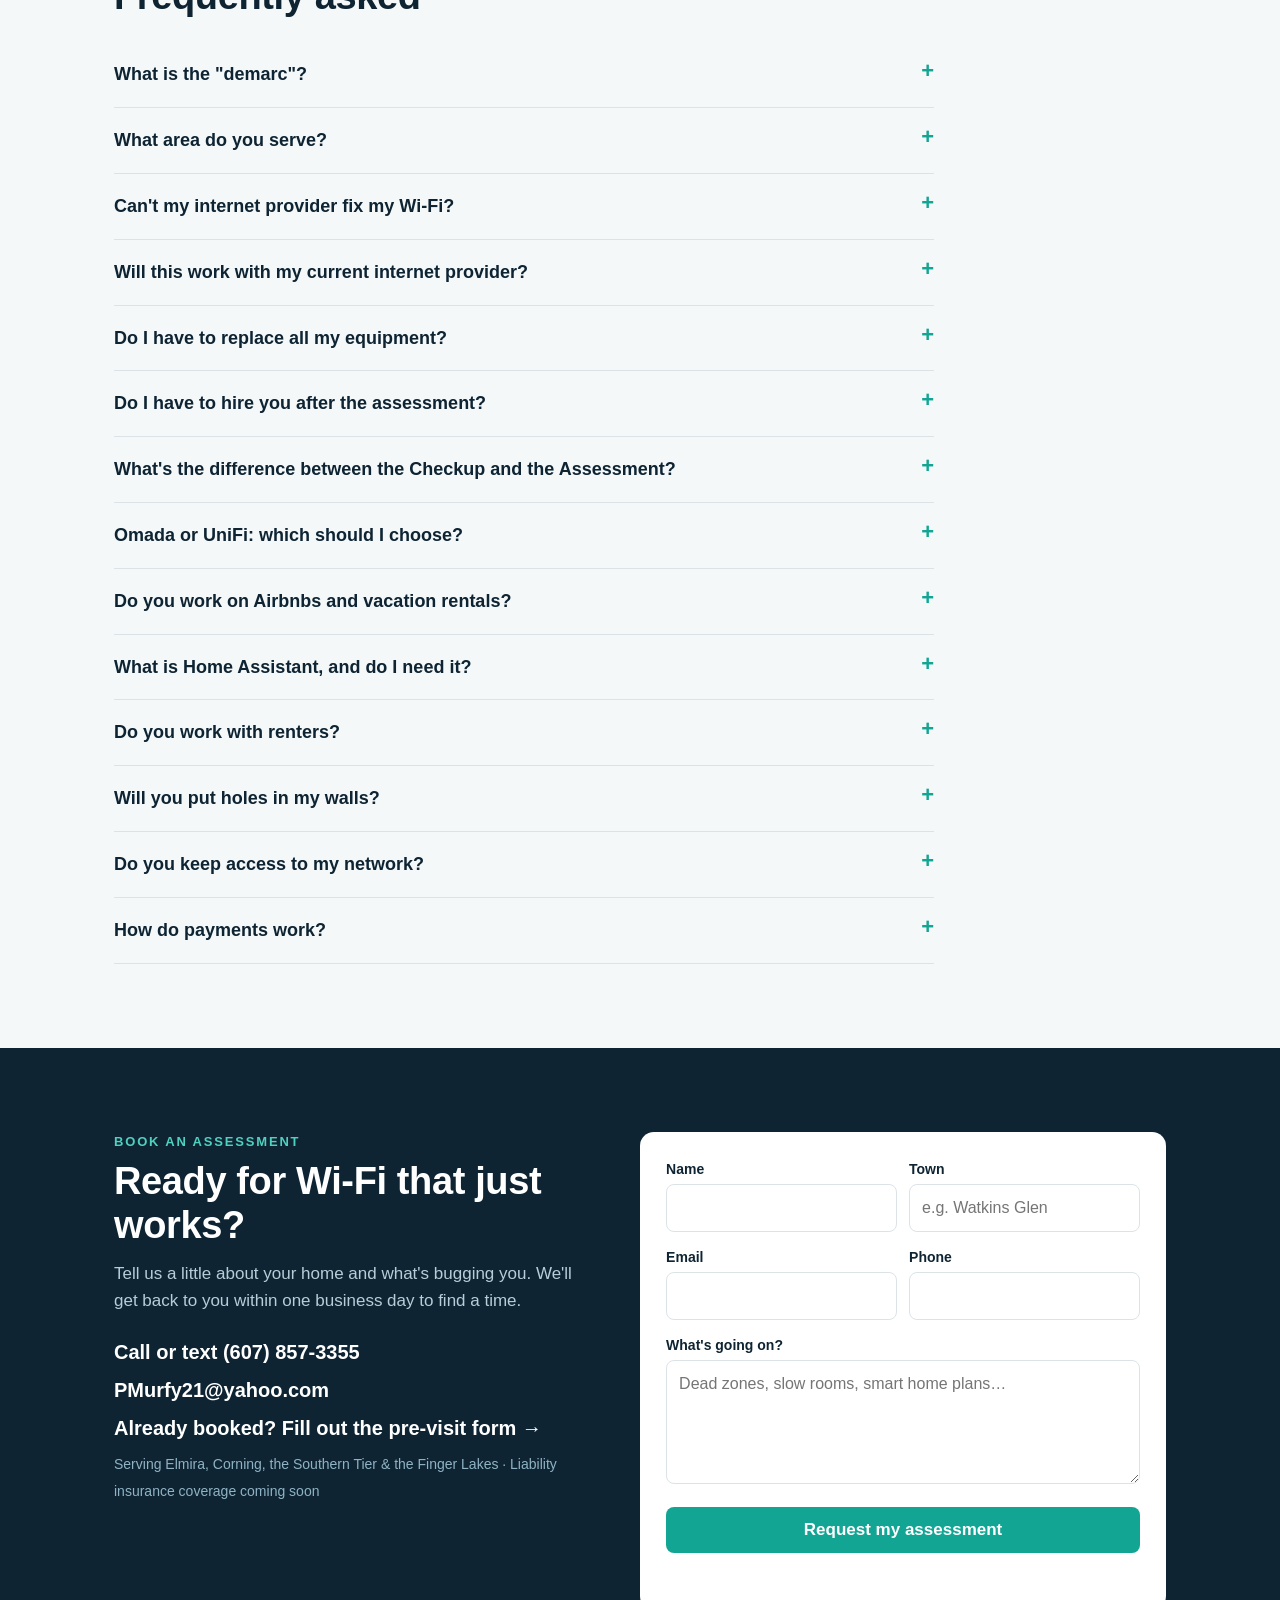
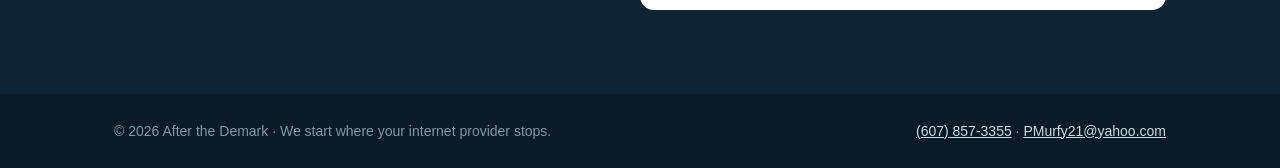
==== commit f452a604: "Add home automation section, new prices and pre-visit form - New Home automation section built aroun" ====
--- a/index.html
+++ b/index.html
@@ -61,6 +61,7 @@
       <a href="#upgrades">Upgrades</a>
       <a href="#rentals">Rentals</a>
       <a href="#smart-home">Smart home</a>
+      <a href="#automation">Automation</a>
       <a href="#faq">FAQ</a>
       <a class="btn primary" href="#contact">Book<span class="long"> an assessment</span></a>
     </nav>
@@ -217,7 +218,7 @@
         <div class="lvl">Best value</div>
         <h3>Essentials</h3>
         <div class="by">Built on TP-Link Omada</div>
-        <div class="from">from $2,700<small>typical 3-bedroom home, installed</small></div>
+        <div class="from">from $1,795<small>typical 3-bedroom home, installed</small></div>
         <ul>
           <li>Business-grade Wi-Fi at a lower equipment cost</li>
           <li>Separate networks for smart devices &amp; guests</li>
@@ -229,16 +230,17 @@
         <div class="lvl">Premium</div>
         <h3>Pro</h3>
         <div class="by">Built on Ubiquiti UniFi</div>
-        <div class="from">from $3,150<small>typical 3-bedroom home, installed</small></div>
+        <div class="from">from $2,195<small>typical 3-bedroom home, installed</small></div>
         <ul>
           <li>A polished app you'll actually enjoy using</li>
-          <li>Add cameras, doorbell &amp; door access on the same system</li>
+          <li>Ready to add cameras, a doorbell &amp; door access later</li>
           <li>Advanced security &amp; traffic insights</li>
           <li>Ideal for larger homes and home offices</li>
         </ul>
       </div>
     </div>
-    <p class="note">Typical package: router/gateway, PoE switch, 3 ceiling access points, 4 new Cat6 runs, full setup, and a 1-year workmanship warranty. Many homes need less: sometimes better placement or one extra access point is enough. Your assessment includes an exact quote.</p>
+    <p class="note">Typical package: router/gateway, PoE switch, 3 ceiling access points with a new Cat6 run to each, full setup, and a 1-year workmanship warranty. Extra runs for desks or TVs are added at our per-run price. Many homes need less: sometimes better placement or one extra access point is enough. Your assessment includes an exact quote.</p>
+    <p class="note"><b>Smaller home?</b> Our <b>Starter</b> package (Omada, 2 ceiling access points, 2 new runs) is <b>from $1,195</b>. <b>Not ready for new cable?</b> A <b>Mesh Upgrade</b> is <b>from $449 installed</b>, equipment included.</p>
   </div>
 </section>
 
@@ -250,7 +252,7 @@
     <div class="svc">
       <div class="card"><h3>Boathouse, dock &amp; outbuildings</h3><p>A wireless bridge carries your internet to the boathouse, dock, garage or guest cottage, with an outdoor access point at the far end. No trenching needed.</p><div class="p">from $650 installed</div></div>
       <div class="card"><h3>Guest Wi-Fi done right</h3><p>A separate guest network, so guests never see your cameras, locks or owner devices. Easy to change the password between stays.</p><div class="p">$175 setup</div></div>
-      <div class="card"><h3>Keyless entry</h3><p>Smart locks with a unique code for each booking, so there are no lockboxes and no lost keys. Codes can be set to match your booking calendar.</p><div class="p">from $350 installed</div></div>
+      <div class="card"><h3>Turnover on autopilot</h3><p>With Home Assistant, checkout can reset the thermostat, change the guest Wi-Fi password, and send you a message that the place is ready for the next guest.</p><div class="p">setup $115/hr</div></div>
       <div class="card"><h3>Leak, freeze &amp; power alerts</h3><p>Sensors that text you about a leak, a furnace failure, or a power outage, before a seasonal home turns into an insurance claim.</p><div class="p">from $250 installed</div></div>
       <div class="card"><h3>Thermostat between stays</h3><p>Set it back automatically after checkout and warm it up before check-in. Lower energy bills, comfortable guests.</p><div class="p">$125 per thermostat</div></div>
       <div class="card"><h3>Remote care, all season</h3><p>We watch the network, apply updates, and fix problems remotely, often before your next guest notices. Priority help in peak season.</p><div class="p">Care+ · $59/mo per property</div></div>
@@ -266,20 +268,96 @@
     <p class="sub">Not ready for a whole new network? Most fixes take a single visit. And a solid network makes smart-home automation reliable.</p>
     <div class="svc">
       <div class="card"><h3>Security tune-up</h3><p>Passwords, firmware, guest and smart-device networks, all locked down properly.</p><div class="p">$175</div></div>
-      <div class="card"><h3>Ethernet wiring</h3><p>New Cat6 runs for desks, TVs, and access points, plus repairs to existing jacks.</p><div class="p">from $175 per run</div></div>
-      <div class="card"><h3>Mesh Wi-Fi setup</h3><p>When running new cable isn't practical, we install and tune a mesh system the right way.</p><div class="p">from $150 + equipment</div></div>
-      <div class="card"><h3>Smart Home Starter</h3><p>Thermostat, smart lock, 4 smart switches, and a hub, all working together in one app.</p><div class="p">from $1,500 installed</div></div>
-      <div class="card"><h3>Cameras &amp; doorbells</h3><p>Wired cameras on their own network, recording at home instead of in someone else's cloud.</p><div class="p">from $275 per camera</div></div>
-      <div class="card"><h3>Home Assistant &amp; scenes</h3><p>Lighting, climate, leak alerts, and "goodnight" scenes that run locally in your home.</p><div class="p">$115/hr · $85 per switch</div></div>
+      <div class="card"><h3>Ethernet wiring</h3><p>New Cat6 runs for desks, TVs, and access points, plus repairs to existing jacks.</p><div class="p">from $150 per run</div></div>
+      <div class="card"><h3>Mesh Wi-Fi setup</h3><p>When running new cable isn't practical, we install and tune a mesh system the right way.</p><div class="p">from $449 installed</div></div>
+      <div class="card"><h3>Smart Home Starter</h3><p>Thermostat, hub, 4 smart bulbs or plugs, and 2 leak sensors, all working together in one app. No electrical wiring needed.</p><div class="p">from $1,095 installed</div></div>
+      <div class="card"><h3>Lighting &amp; scenes</h3><p>Schedules, dimming, and "goodnight" scenes that just work. Our licensed electrician partner wires the switches; we set up and program everything.</p><div class="p">setup $115/hr</div></div>
+      <div class="card"><h3>Home Assistant setup</h3><p>One app that ties all your smart devices together and runs locally in your home. <a href="#automation">See ideas below.</a></p><div class="p">$115/hr</div></div>
     </div>
     <div class="outage">
       <h3>What happens to your smart home when the internet goes out?</h3>
-      <p>Many cloud-based systems stop working. We design for local control, so lights, locks, and alerts keep working even when your provider is down.</p>
-    </div>
-  </div>
-</section>
-
-<section id="care">
+      <p>Many cloud-based systems stop working. We design for local control, so lights, thermostats, and alerts keep working even when your provider is down.</p>
+    </div>
+  </div>
+</section>
+
+<section id="automation">
+  <div class="wrap">
+    <div class="auto-top">
+      <div>
+        <div class="eyebrow">Home automation</div>
+        <h2>A smart home is only as good as the network under it.</h2>
+        <blockquote>Good coverage means all your devices work as they should.</blockquote>
+        <p>Smart devices live in the hardest spots for Wi-Fi: the garage, the porch, the basement, the back of the house. When the signal is weak, the light doesn't turn on, the sensor never sends the alert, and the whole system feels unreliable.</p>
+        <p>That's why we build the network first. Your smart devices get strong coverage and their own separate network, so they stay connected and stay away from your personal computers and phones.</p>
+      </div>
+      <div class="ha">
+        <div class="eyebrow">Powered by Home Assistant</div>
+        <h3>One app for everything.</h3>
+        <p>Home Assistant is free, open-source software that runs on a small box in your home. It ties your devices together, whatever brand they are, and lets them work as one system.</p>
+        <ul>
+          <li>Works with thousands of brands: Google, Alexa, Apple Home, Ecobee, Philips Hue and more</li>
+          <li>Keeps running when the internet goes down</li>
+          <li>Your data stays in your house, not in a company's cloud</li>
+          <li>No monthly subscription required</li>
+          <li>We set it up and teach you how to use it, and you own it</li>
+        </ul>
+      </div>
+    </div>
+
+    <h3 class="ideas-h">Ideas for your home</h3>
+    <p class="sub">A few of the things Home Assistant can do. We'll help you pick the ones that fit how you live.</p>
+    <div class="ideas">
+      <div class="idea">
+        <div class="ic"><svg width="20" height="20" viewBox="0 0 24 24" fill="none" stroke="#12A594" stroke-width="2" stroke-linecap="round" aria-hidden="true"><circle cx="12" cy="12" r="4"/><path d="M12 2v2M12 20v2M4.9 4.9l1.4 1.4M17.7 17.7l1.4 1.4M2 12h2M20 12h2M4.9 19.1l1.4-1.4M17.7 6.3l1.4-1.4"/></svg></div>
+        <h4>Easy mornings</h4>
+        <p>Lamps fade up, the house warms up before you get out of bed, and a speaker reads you the weather.</p>
+      </div>
+      <div class="idea">
+        <div class="ic"><svg width="20" height="20" viewBox="0 0 24 24" fill="none" stroke="#12A594" stroke-width="2" stroke-linecap="round" aria-hidden="true"><path d="M21 12.8A9 9 0 1 1 11.2 3a7 7 0 0 0 9.8 9.8z"/></svg></div>
+        <h4>One-tap goodnight</h4>
+        <p>One button turns off the lamps, turns down the heat, and tells you if the garage door is still open.</p>
+      </div>
+      <div class="idea">
+        <div class="ic"><svg width="20" height="20" viewBox="0 0 24 24" fill="none" stroke="#12A594" stroke-width="2" stroke-linecap="round" aria-hidden="true"><path d="M12 2.7C9 7 6 10.3 6 14a6 6 0 0 0 12 0c0-3.7-3-7-6-11.3z"/></svg></div>
+        <h4>Leak alerts</h4>
+        <p>Sensors under the water heater, sinks and washer text you the moment they get wet, before it becomes a big repair.</p>
+      </div>
+      <div class="idea">
+        <div class="ic"><svg width="20" height="20" viewBox="0 0 24 24" fill="none" stroke="#12A594" stroke-width="2" stroke-linecap="round" aria-hidden="true"><path d="M14 14.8V4a2 2 0 1 0-4 0v10.8a4 4 0 1 0 4 0z"/></svg></div>
+        <h4>Camp &amp; lake house watch</h4>
+        <p>Check the temperature and humidity from home, get a freeze alert, and turn the heat up before you arrive.</p>
+      </div>
+      <div class="idea">
+        <div class="ic"><svg width="20" height="20" viewBox="0 0 24 24" fill="none" stroke="#12A594" stroke-width="2" stroke-linecap="round" aria-hidden="true"><path d="M3 10.5 12 3l9 7.5V21H3z"/><path d="M9 21v-6h6v6"/></svg></div>
+        <h4>Away mode</h4>
+        <p>While you're on vacation, lamps come on at different times, the thermostat saves energy, and everything is ready when you head home.</p>
+      </div>
+      <div class="idea">
+        <div class="ic"><svg width="20" height="20" viewBox="0 0 24 24" fill="none" stroke="#12A594" stroke-width="2" stroke-linecap="round" aria-hidden="true"><rect x="4" y="2" width="16" height="20" rx="2"/><circle cx="12" cy="13" r="5"/><path d="M8 5.5h.01M11 5.5h.01"/></svg></div>
+        <h4>Laundry's done</h4>
+        <p>A smart plug notices when the washer or dryer stops and sends a reminder to your phone or speaker.</p>
+      </div>
+      <div class="idea">
+        <div class="ic"><svg width="20" height="20" viewBox="0 0 24 24" fill="none" stroke="#12A594" stroke-width="2" stroke-linecap="round" aria-hidden="true"><path d="M13 2 4 14h7l-1 8 9-12h-7z"/></svg></div>
+        <h4>See your energy use</h4>
+        <p>Find out what's running all night, and set space heaters and dehumidifiers to shut off on a schedule.</p>
+      </div>
+      <div class="idea">
+        <div class="ic"><svg width="20" height="20" viewBox="0 0 24 24" fill="none" stroke="#12A594" stroke-width="2" stroke-linecap="round" aria-hidden="true"><path d="M5 12.5a10 10 0 0 1 14 0M8.5 16a5 5 0 0 1 7 0"/><circle cx="12" cy="19.5" r="1"/></svg></div>
+        <h4>Rental turnover</h4>
+        <p>Between guests, the thermostat resets, the guest Wi-Fi password changes, and you get a message that it's all done.</p>
+      </div>
+    </div>
+
+    <div class="auto-foot">
+      <p><b>Home Assistant setup is priced in your assessment,</b> or added to a Smart Home Starter or network install. Extra automations are $115/hr, and <b>Care+</b> keeps it all updated and supported. Anything that needs new wiring is done by our licensed electrician partner.</p>
+      <a class="btn dark" href="#contact">Talk to us about automation</a>
+    </div>
+  </div>
+</section>
+
+<section id="care" class="alt">
   <div class="wrap">
     <div class="eyebrow">Care Plans · optional</div>
     <h2>Set it and forget it.</h2>
@@ -299,7 +377,7 @@
   </div>
 </section>
 
-<section id="about" class="alt">
+<section id="about">
   <div class="wrap about">
     <!-- To add your photo: save it as media/me.jpg and replace the .avatar div with
          <img class="avatar" src="media/me.jpg" alt="Patrick Murphy, owner of After the Demark" style="object-fit:cover"> -->
@@ -350,8 +428,9 @@
       <details><summary>Do I have to replace all my equipment?</summary><p>No. Many homes only need better placement, one extra access point, or a separate network for cameras and smart devices. The assessment tells you exactly what's worth doing.</p></details>
       <details><summary>Do I have to hire you after the assessment?</summary><p>No. The report is yours to keep, with DIY fixes and priced options. If you do hire us within 60 days, the full assessment fee is credited toward the work.</p></details>
       <details><summary>What's the difference between the Checkup and the Assessment?</summary><p>The $99 Wi-Fi Checkup is a quick 45-minute visit focused on your problem rooms, with findings explained on the spot. The full Assessment covers every room, your security settings, every device, and your wiring, and comes with a written report and priced options. If you start with a Checkup, the $99 is credited toward the full Assessment.</p></details>
-      <details><summary>Omada or UniFi: which should I choose?</summary><p>Both are excellent, business-grade systems. Omada (Essentials) gives you the same core features for less. UniFi (Pro) has a more polished app and lets you add cameras and door access on the same system. We'll recommend one based on your home and budget.</p></details>
-      <details><summary>Do you work on Airbnbs and vacation rentals?</summary><p>Yes, and especially in the Finger Lakes. We cover outbuildings and docks, set up a guest network that's separate from your own devices, add keyless entry and leak or freeze alerts, and can monitor the property remotely during the season.</p></details>
+      <details><summary>Omada or UniFi: which should I choose?</summary><p>Both are excellent, business-grade systems. Omada (Essentials) gives you the same core features for less. UniFi (Pro) has a more polished app and room to add cameras and door access to the same system later. We'll recommend one based on your home and budget.</p></details>
+      <details><summary>Do you work on Airbnbs and vacation rentals?</summary><p>Yes, and especially in the Finger Lakes. We cover outbuildings and docks, set up a guest network that's separate from your own devices, add leak or freeze alerts, automate turnover between guests, and can monitor the property remotely during the season.</p></details>
+      <details><summary>What is Home Assistant, and do I need it?</summary><p>Home Assistant is free software that runs on a small box in your home and lets smart devices from different brands work together in one app. You don't need it for a couple of smart plugs. Once you have devices from several brands, or want automations like leak alerts and goodnight scenes, it's the most reliable and private way to tie it all together. You own it, and there's no required subscription.</p></details>
       <details><summary>Do you work with renters?</summary><p>Yes. Many improvements, like better placement or adding an access point, don't need permanent changes. If something would, we'll talk about it first.</p></details>
       <details><summary>Will you put holes in my walls?</summary><p>As few and as small as possible. Most cable runs drop down from the attic. Any access holes we make are patched and left ready to paint.</p></details>
       <details><summary>Do you keep access to my network?</summary><p>Only if you join a Care Plan, and you can remove it anytime. At the end of every job you get every admin password. It's your network.</p></details>
@@ -369,7 +448,8 @@
       <div class="direct">
         <a href="tel:+16078573355">Call or text (607) 857-3355</a>
         <a href="mailto:PMurfy21@yahoo.com">PMurfy21@yahoo.com</a>
-        <span>Serving Elmira, Corning, the Southern Tier &amp; the Finger Lakes · Insured</span>
+        <a href="intake.html">Already booked? Fill out the pre-visit form →</a>
+        <span>Serving Elmira, Corning, the Southern Tier &amp; the Finger Lakes · Liability insurance coverage coming soon</span>
       </div>
     </div>
     <!-- Formspree: create a free form at formspree.io and replace YOUR_FORM_ID below.
@@ -383,7 +463,7 @@
         <div class="fg"><label for="email">Email</label><input id="email" name="email" type="email" autocomplete="email" required></div>
         <div class="fg"><label for="phone">Phone</label><input id="phone" name="phone" type="tel" autocomplete="tel"></div>
       </div>
-      <div class="fg"><label for="message">What's going on?</label><textarea id="message" name="message" rows="4" required placeholder="Dead zones, slow rooms, cameras, smart home plans…"></textarea></div>
+      <div class="fg"><label for="message">What's going on?</label><textarea id="message" name="message" rows="4" required placeholder="Dead zones, slow rooms, smart home plans…"></textarea></div>
       <input type="text" name="_gotcha" class="hp" tabindex="-1" autocomplete="off" aria-hidden="true">
       <button type="submit" class="btn primary">Request my assessment</button>
       <div id="formMsg" class="form-msg" role="status" aria-live="polite"></div>
--- a/styles.css
+++ b/styles.css
@@ -33,10 +33,10 @@
 .logo { display: flex; align-items: center; gap: 10px; text-decoration: none; color: #fff; }
 .logo b { letter-spacing: .08em; text-transform: uppercase; font-size: 15px; white-space: nowrap; }
 nav { display: flex; gap: 24px; align-items: center; }
-nav a { color: #C9DAE2; text-decoration: none; font-size: 15px; }
+nav a { color: #C9DAE2; text-decoration: none; font-size: 15px; white-space: nowrap; }
 nav a:hover { color: #fff; }
 nav .btn { padding: 9px 16px; font-size: 14px; color: #fff; white-space: nowrap; }
-@media (max-width: 860px) { nav a:not(.btn) { display: none; } }
+@media (max-width: 1080px) { nav a:not(.btn) { display: none; } }
 @media (max-width: 480px) { .logo b { font-size: 13px; } nav .btn { padding: 8px 14px; font-size: 13px; } nav .long { display: none; } }
 
 /* Hero */
@@ -148,6 +148,30 @@
 .outage h3 { color: #fff; font-size: 20px; margin-bottom: 6px; }
 @media (max-width: 900px) { .svc { grid-template-columns: 1fr 1fr; } }
 @media (max-width: 560px) { .svc { grid-template-columns: 1fr; } }
+
+/* Home automation */
+.auto-top { display: grid; grid-template-columns: 1.1fr 1fr; gap: 40px; align-items: start; }
+.auto-top blockquote { font-size: clamp(22px, 2.6vw, 28px); font-weight: 700; color: var(--navy); line-height: 1.25; border-left: 4px solid var(--teal); padding-left: 18px; margin: 18px 0 16px; }
+.auto-top p { color: var(--muted); font-size: 16.5px; margin-bottom: 12px; }
+.ha { background: var(--navy); color: #DCE8EE; border-radius: 14px; padding: 28px; }
+.ha .eyebrow { color: var(--teal-bright); }
+.ha h3 { color: #fff; font-size: 24px; margin-bottom: 8px; }
+.ha p { color: #B7CDD8; font-size: 15.5px; margin-bottom: 12px; }
+.ha ul { list-style: none; display: grid; gap: 8px; font-size: 15.5px; }
+.ha li::before { content: "✓ "; color: var(--teal-bright); font-weight: 700; }
+.ideas-h { font-size: 22px; margin: 48px 0 4px; }
+.ideas { display: grid; grid-template-columns: repeat(4, 1fr); gap: 16px; margin-top: 18px; }
+.idea { border: 1px solid var(--line); border-radius: 12px; padding: 18px; }
+.idea .ic { width: 38px; height: 38px; border-radius: 9px; background: var(--teal-soft); display: flex; align-items: center; justify-content: center; margin-bottom: 10px; }
+.idea h4 { color: var(--navy); font-size: 17px; margin-bottom: 4px; }
+.idea p { color: var(--muted); font-size: 14.5px; line-height: 1.5; }
+.auto-foot { display: flex; justify-content: space-between; align-items: center; gap: 20px; flex-wrap: wrap; background: var(--bg-soft); border-radius: 12px; padding: 20px 24px; margin-top: 26px; }
+.auto-foot p { color: var(--muted); font-size: 15px; max-width: 700px; }
+.auto-foot b { color: var(--navy); }
+@media (max-width: 960px) { .ideas { grid-template-columns: 1fr 1fr; } }
+@media (max-width: 820px) { .auto-top { grid-template-columns: 1fr; gap: 24px; } }
+@media (max-width: 520px) { .ideas { grid-template-columns: 1fr; } .ha { padding: 22px; } }
+@media (max-width: 1240px) { nav { gap: 16px; } }
 
 /* Care */
 .care { display: grid; grid-template-columns: 1fr 1fr; gap: 22px; margin-top: 30px; }
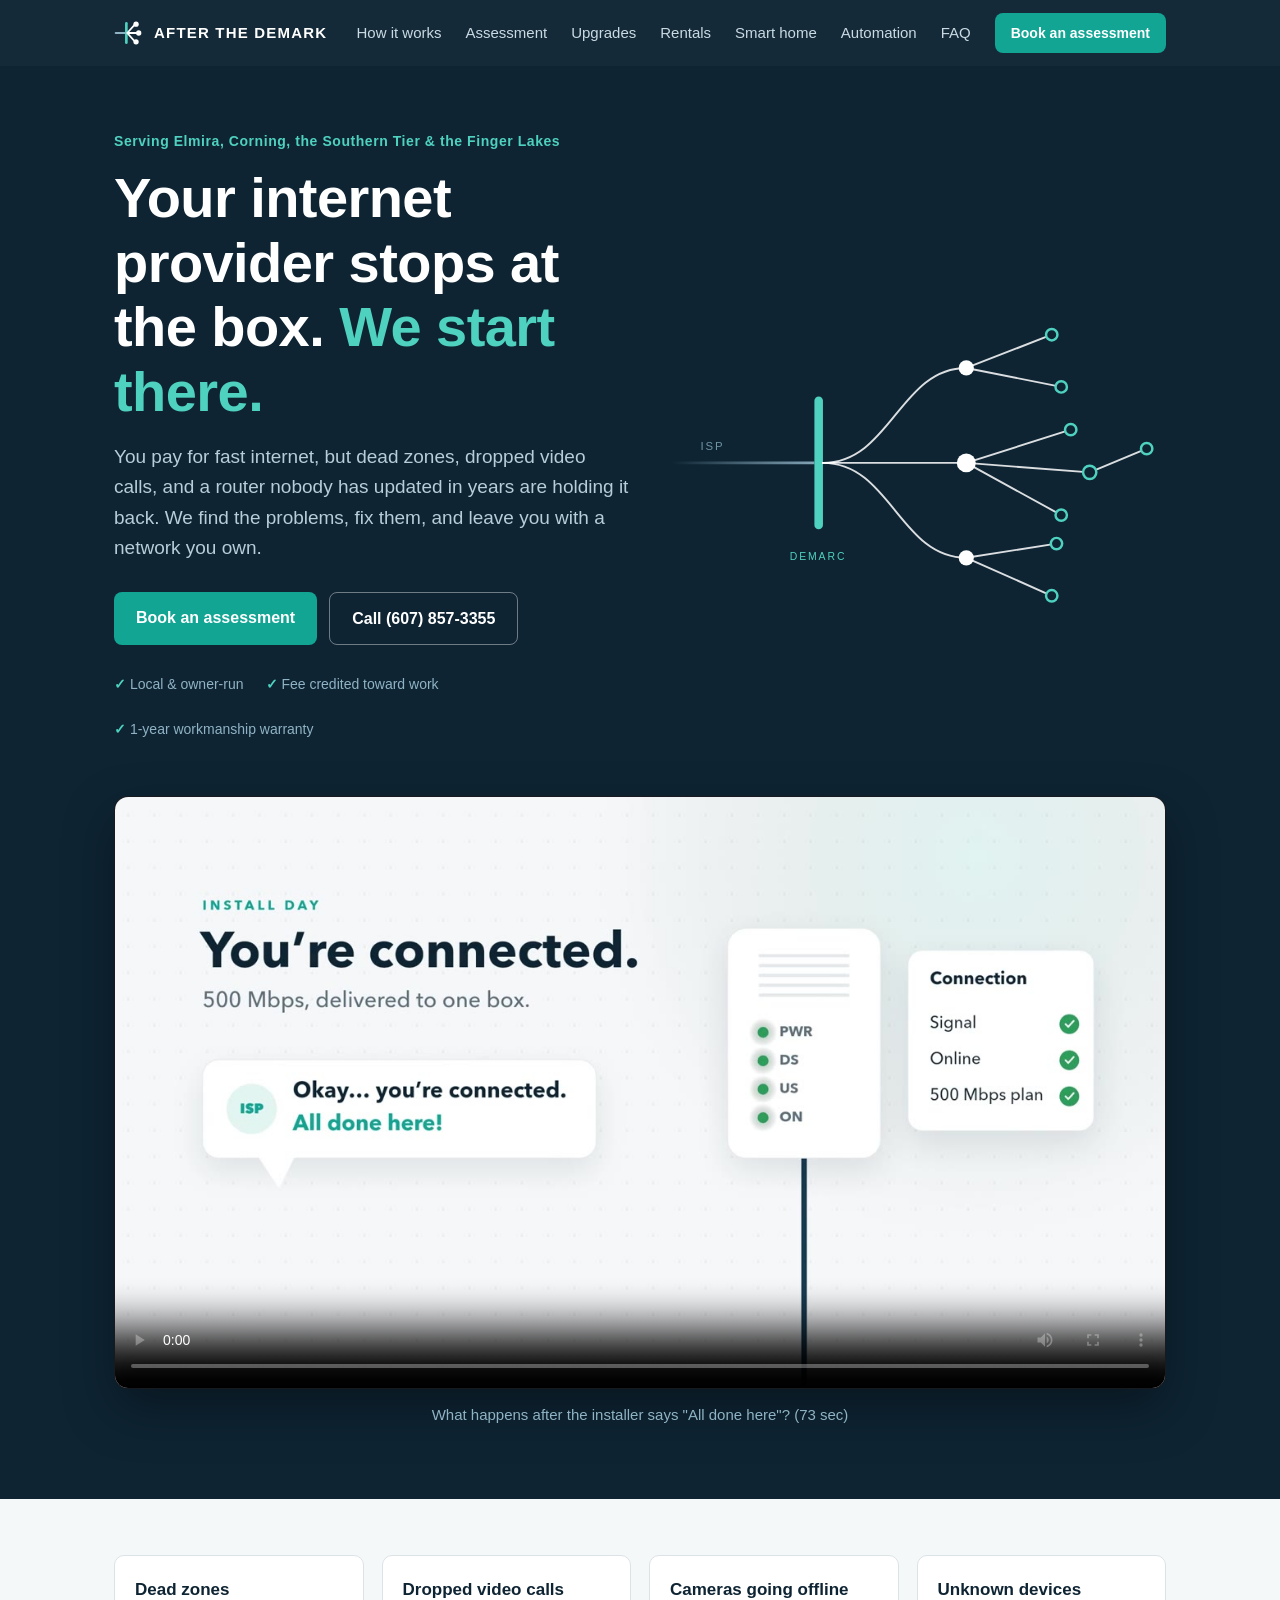
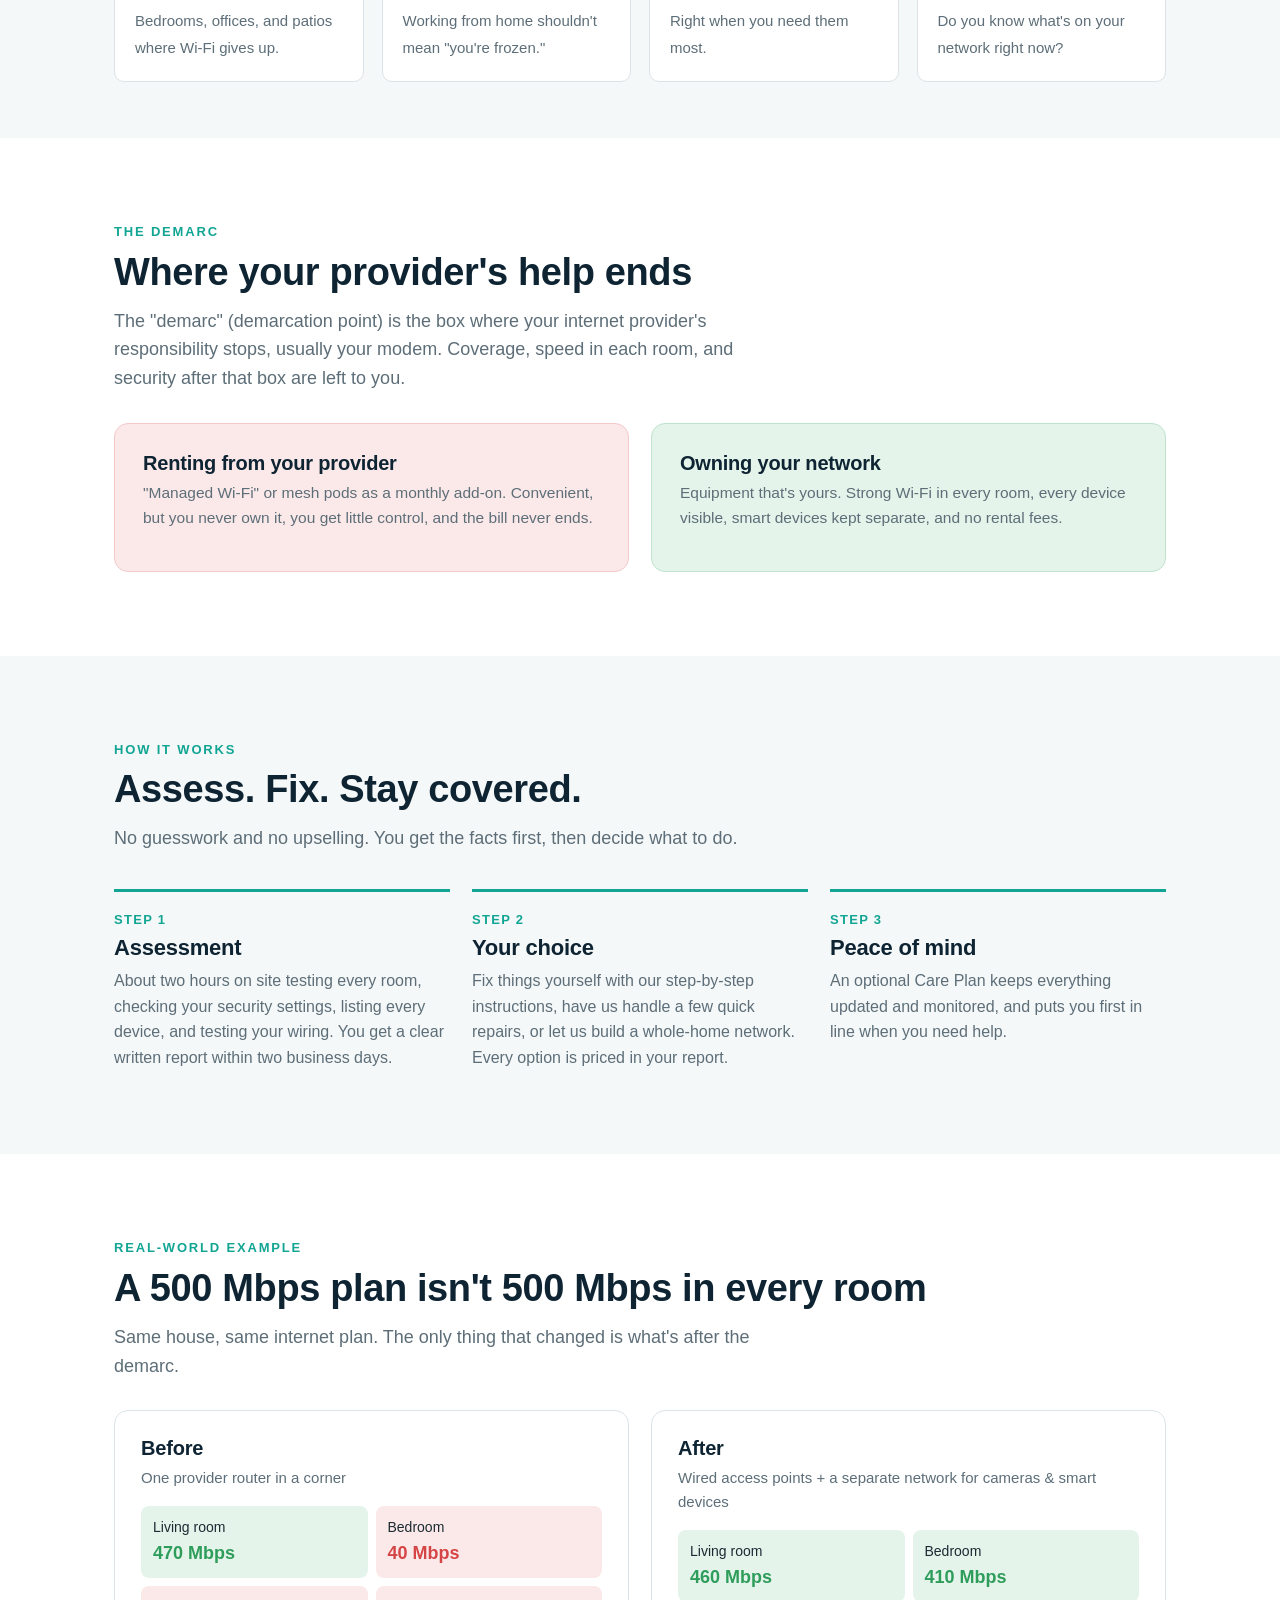
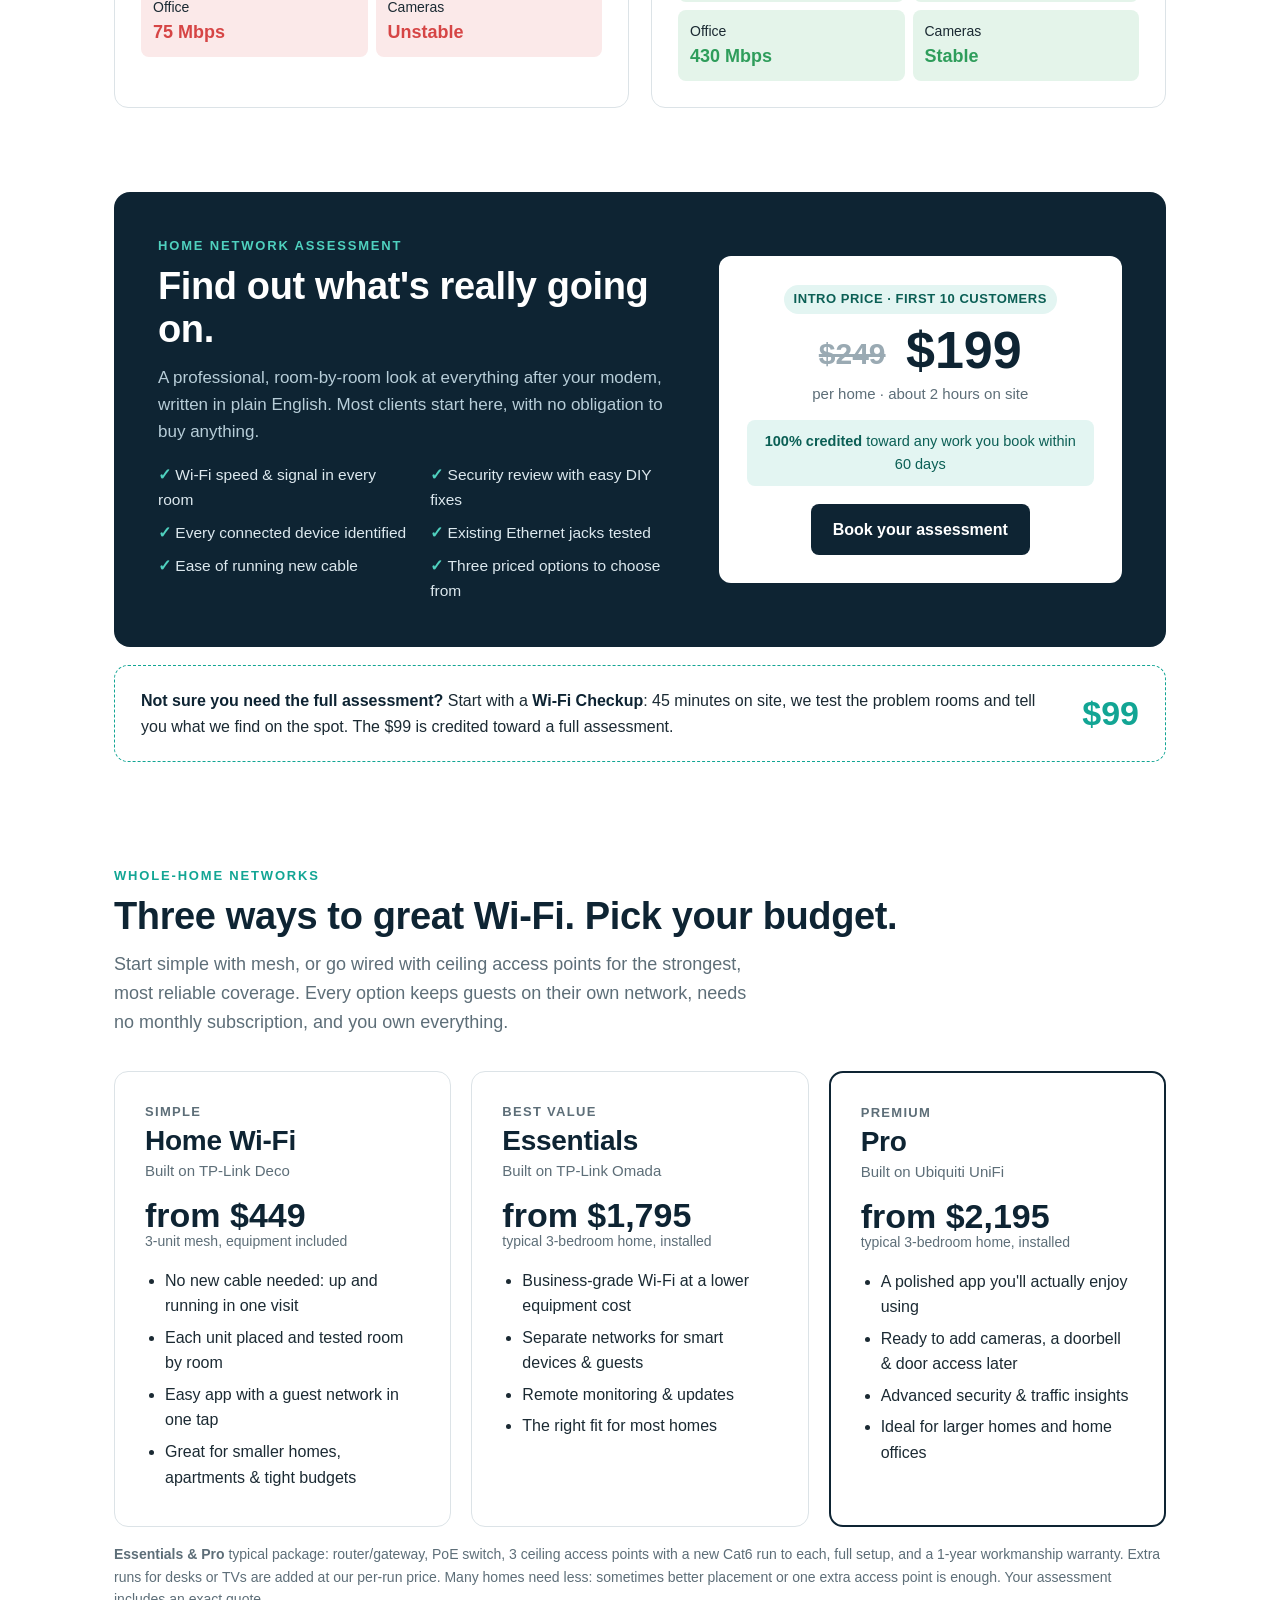
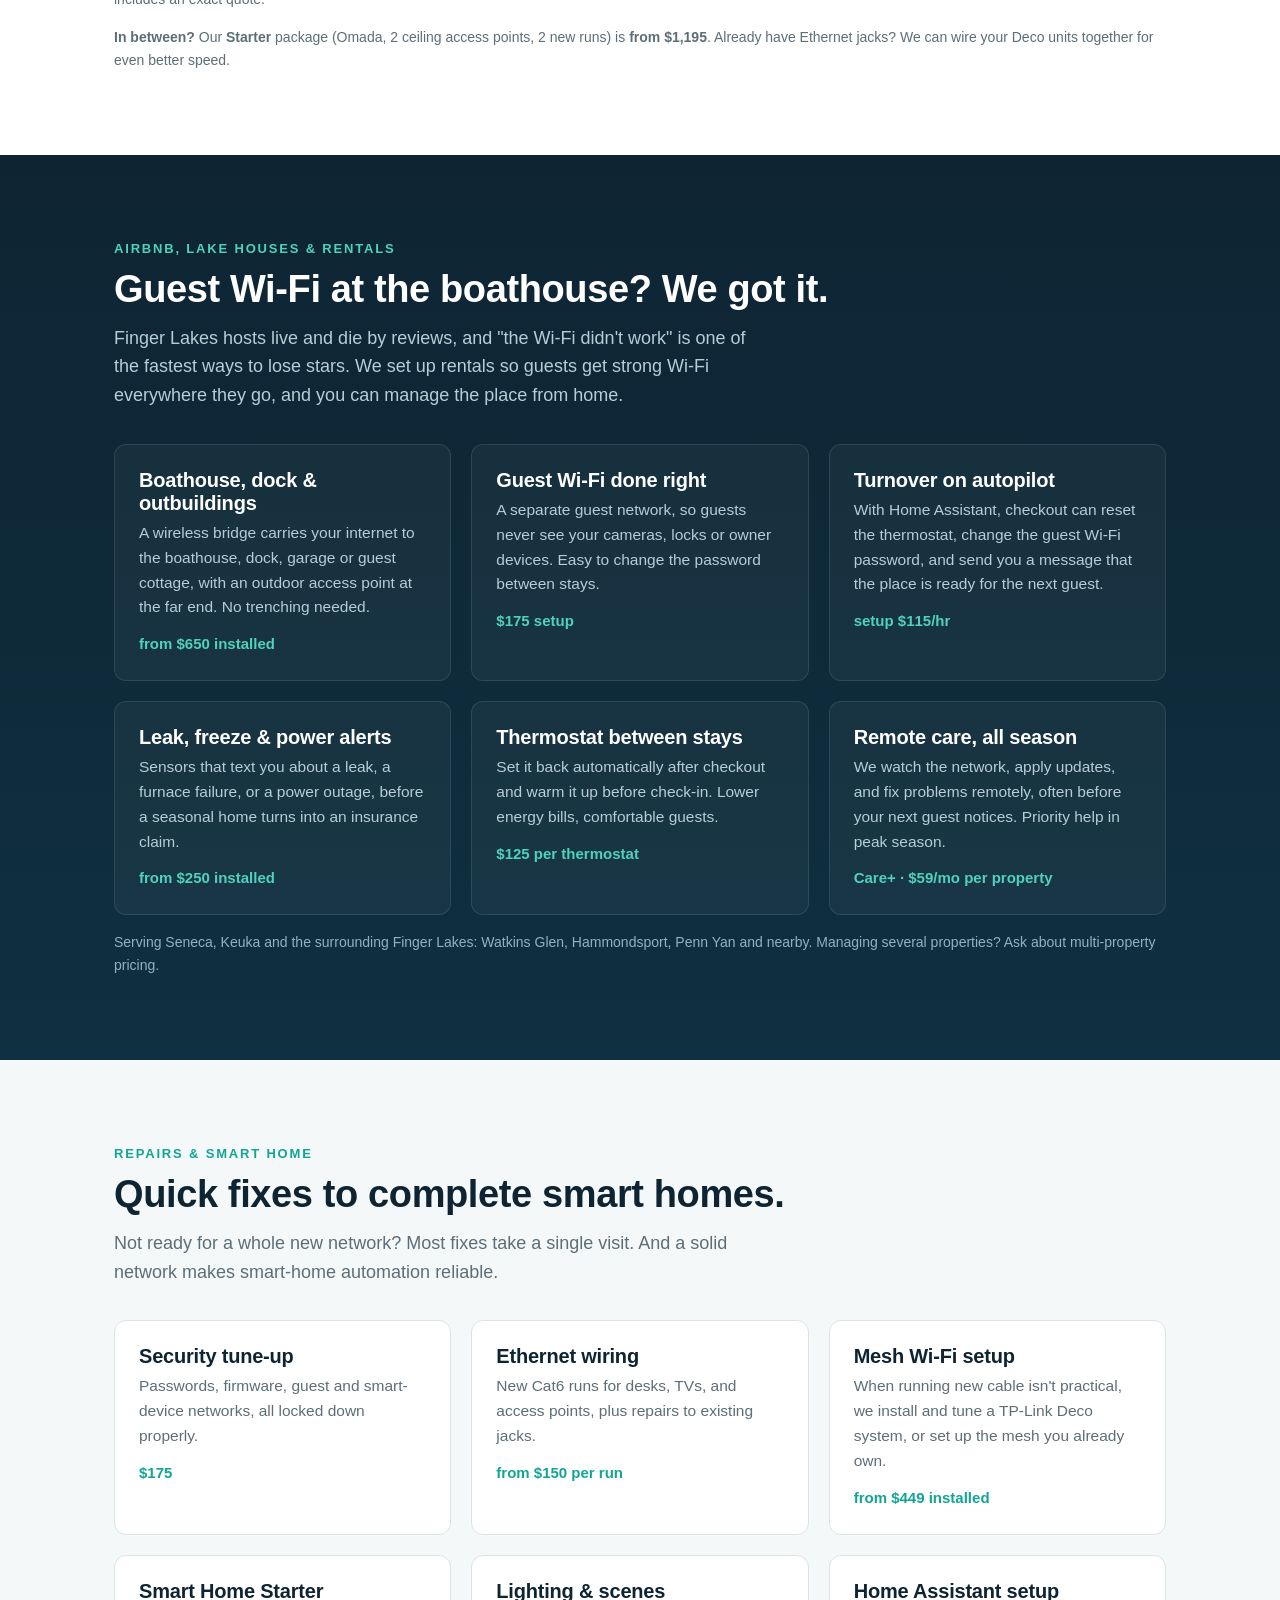
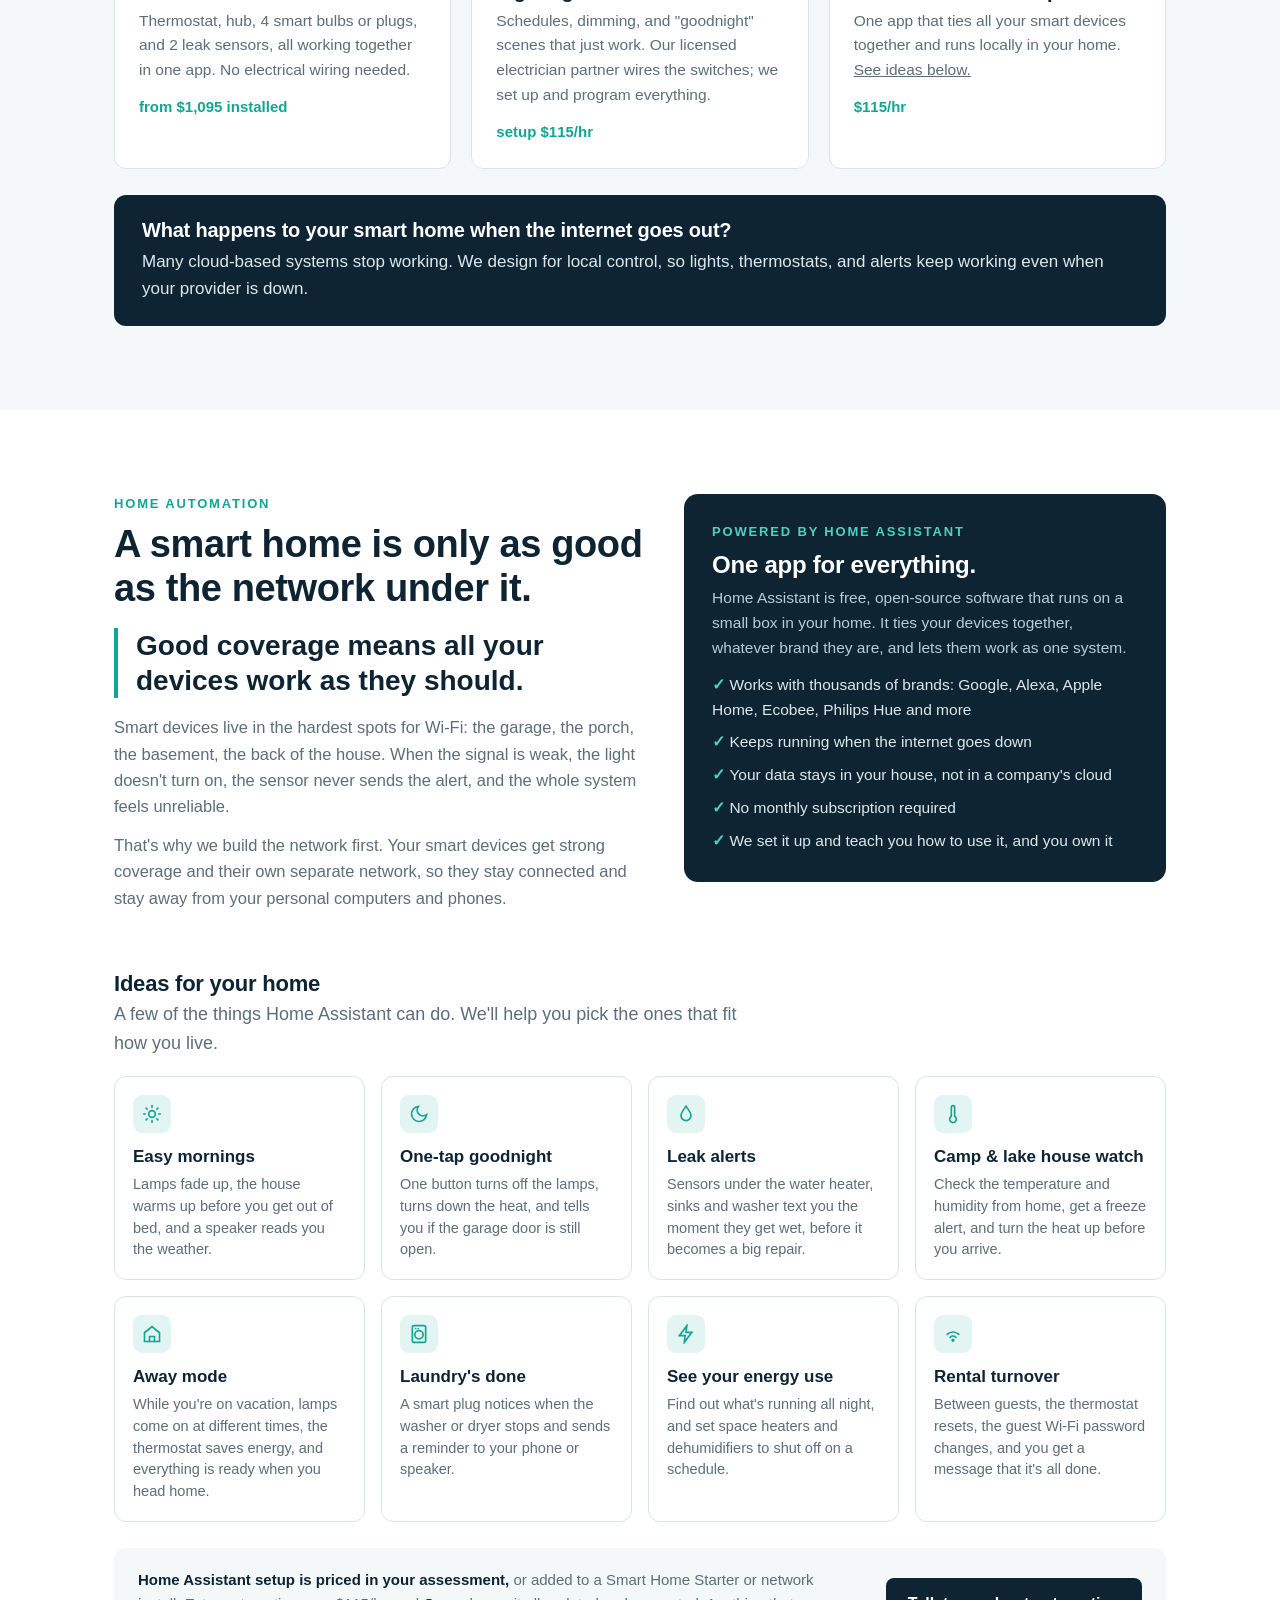
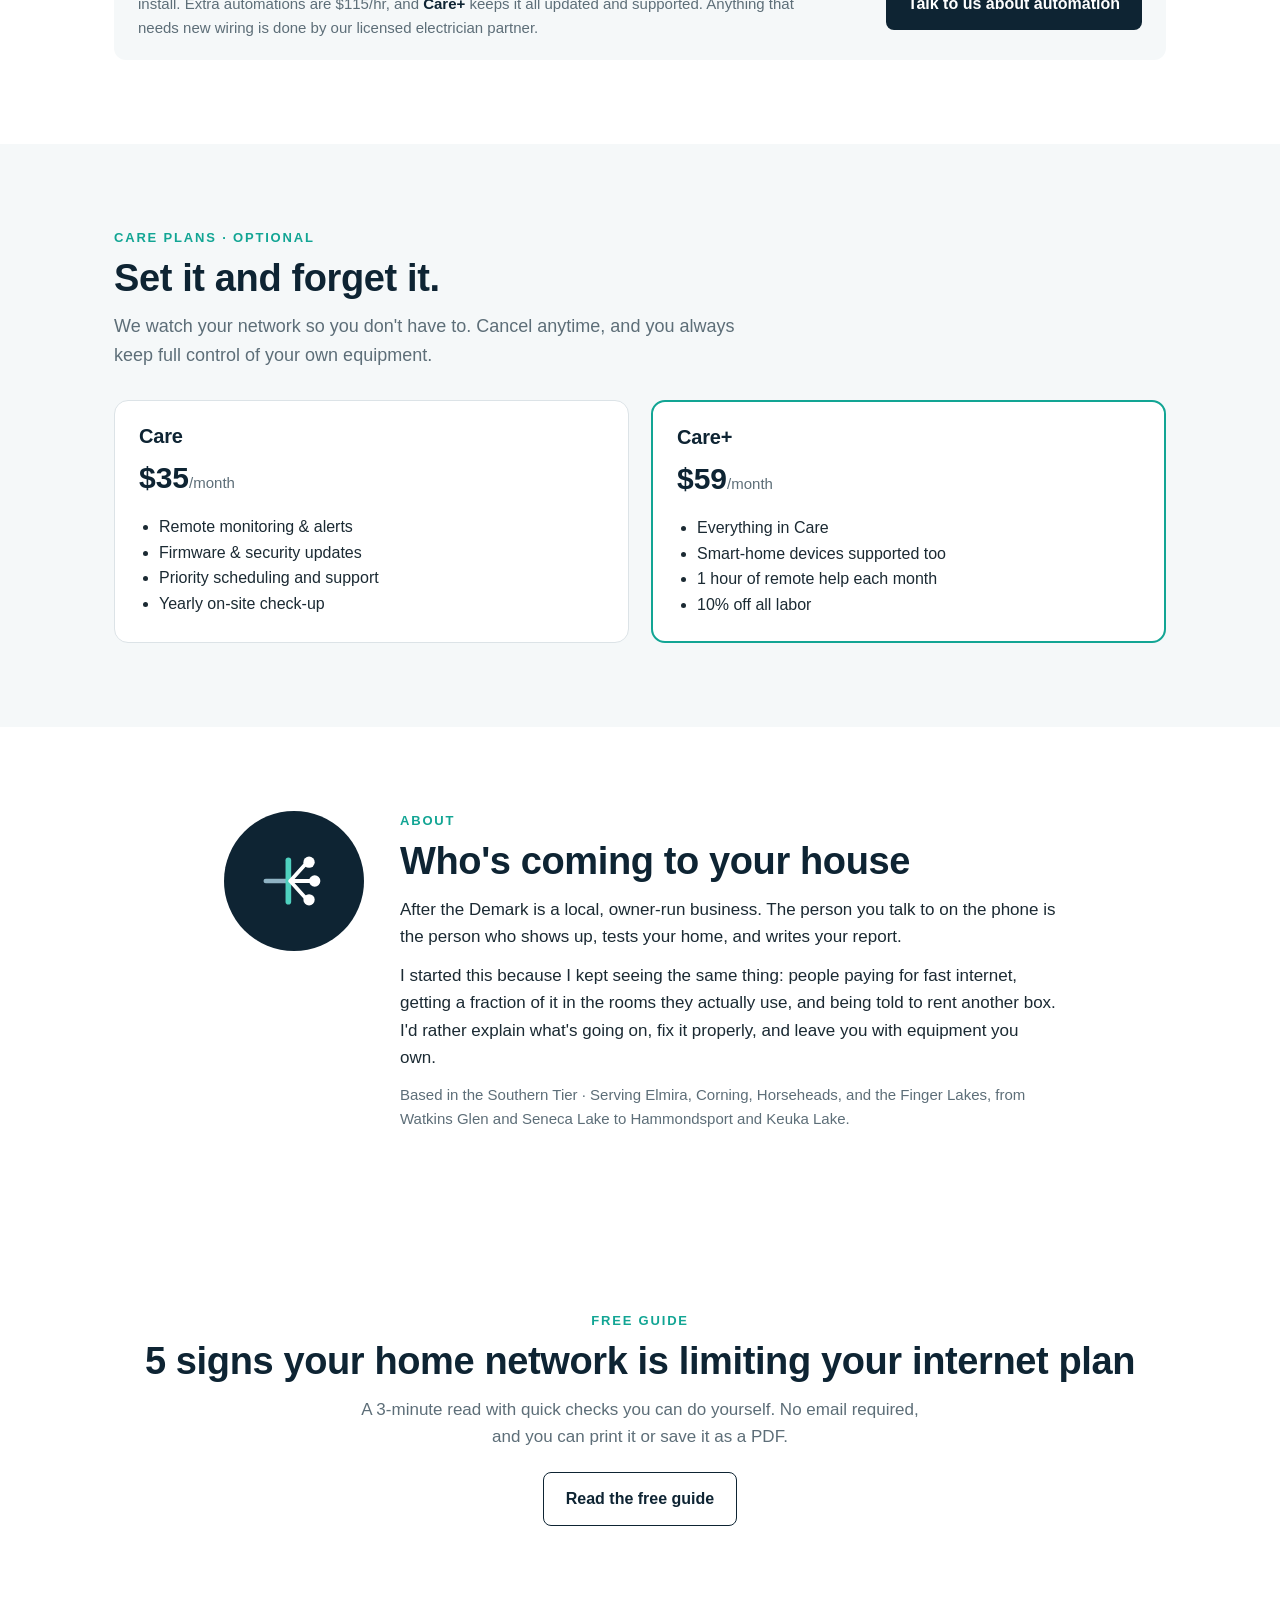
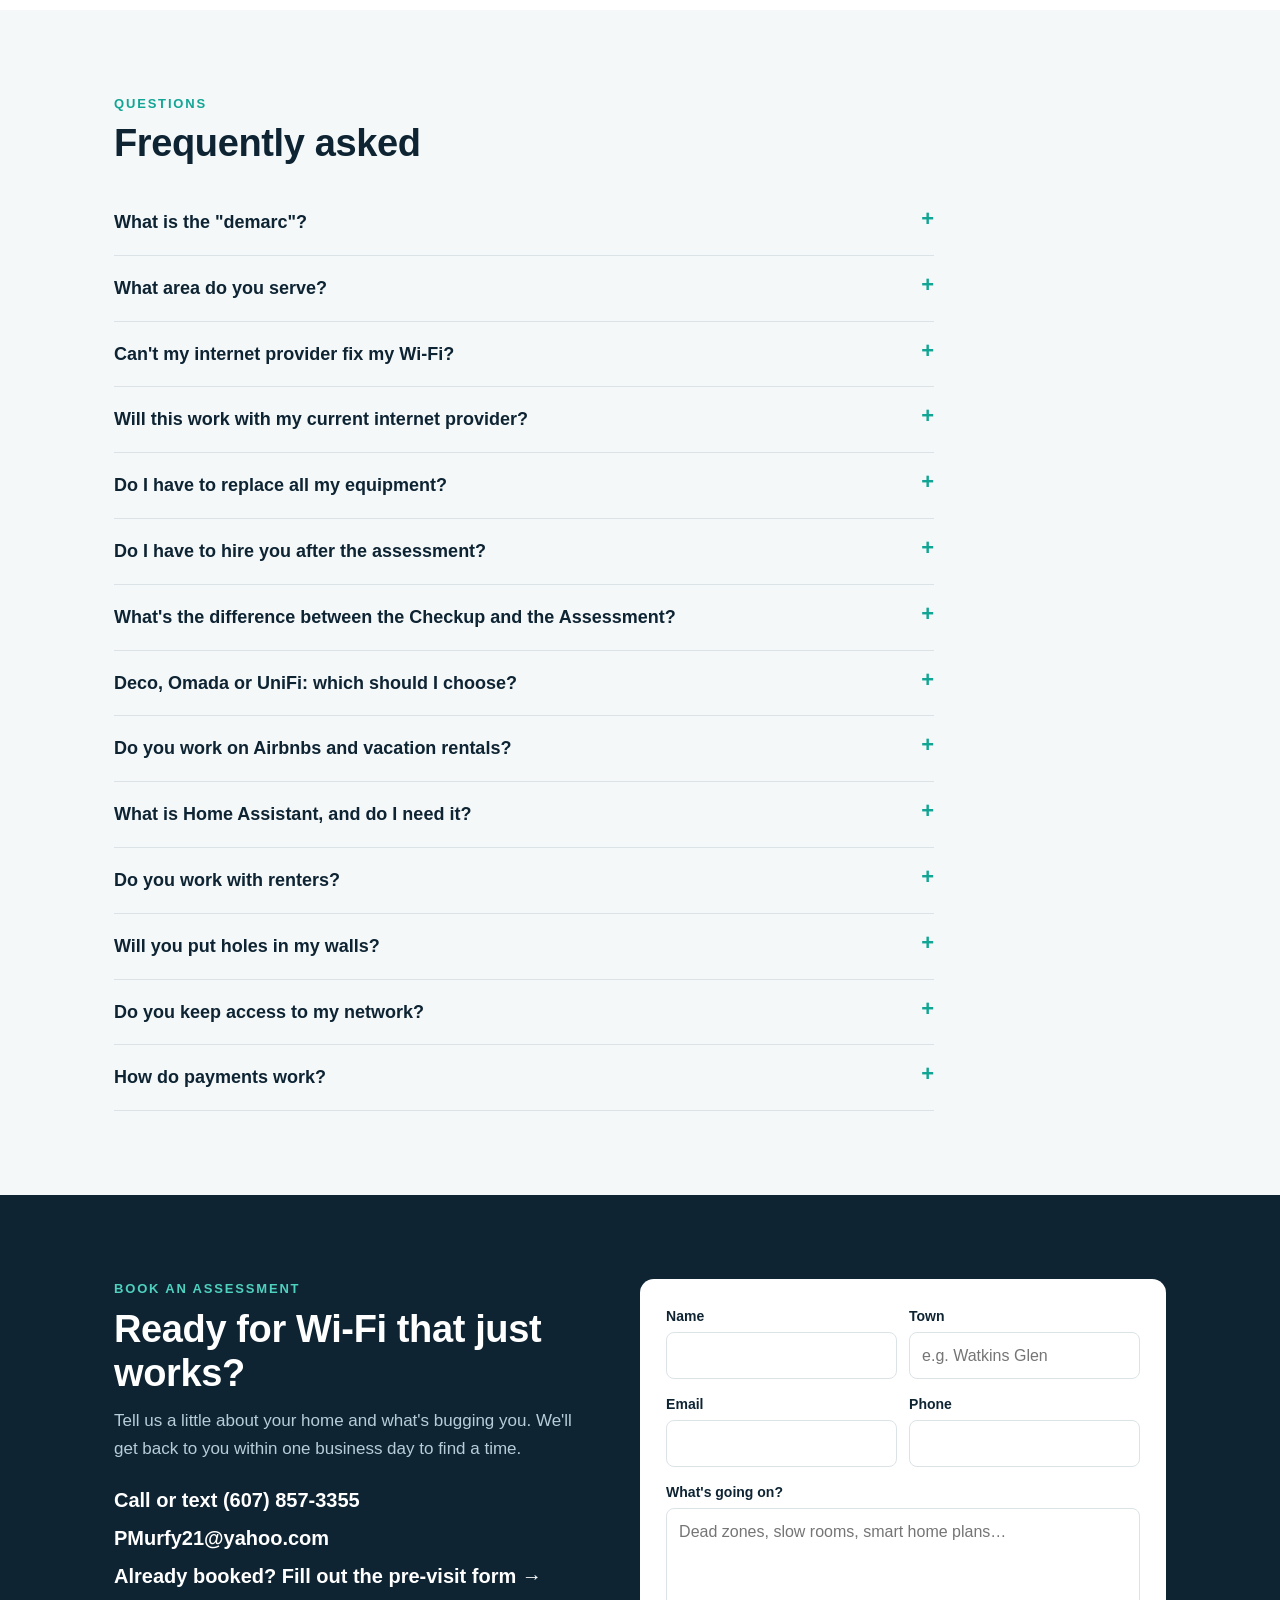
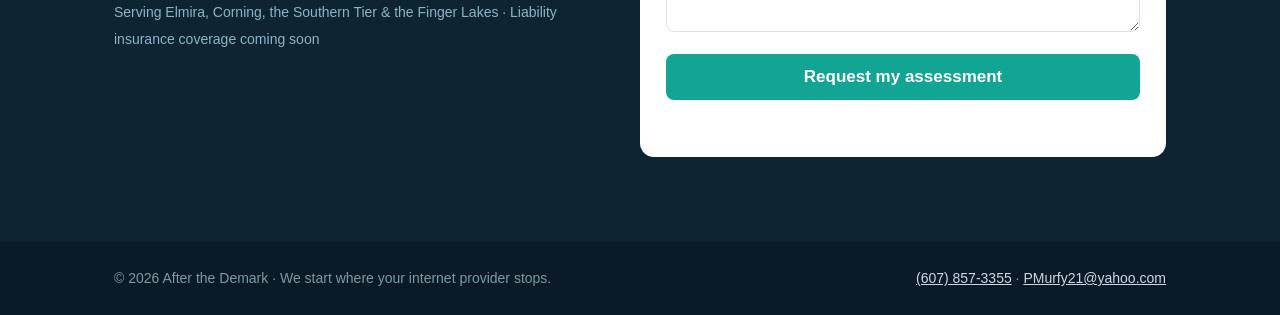
==== commit 45fb0fbd: "Add Simple Home Wi-Fi package built on TP-Link Deco - New third package card: Home Wi-Fi on TP-Link " ====
--- a/index.html
+++ b/index.html
@@ -211,9 +211,21 @@
 <section id="upgrades" style="padding-top:20px">
   <div class="wrap">
     <div class="eyebrow">Whole-home networks</div>
-    <h2>Two great platforms. Pick your budget.</h2>
-    <p class="sub">Both use wired ceiling access points (not plug-in extenders), keep smart devices and guests on their own networks, and need no monthly subscription. You own everything.</p>
+    <h2>Three ways to great Wi-Fi. Pick your budget.</h2>
+    <p class="sub">Start simple with mesh, or go wired with ceiling access points for the strongest, most reliable coverage. Every option keeps guests on their own network, needs no monthly subscription, and you own everything.</p>
     <div class="plats">
+      <div class="plat">
+        <div class="lvl">Simple</div>
+        <h3>Home Wi-Fi</h3>
+        <div class="by">Built on TP-Link Deco</div>
+        <div class="from">from $449<small>3-unit mesh, equipment included</small></div>
+        <ul>
+          <li>No new cable needed: up and running in one visit</li>
+          <li>Each unit placed and tested room by room</li>
+          <li>Easy app with a guest network in one tap</li>
+          <li>Great for smaller homes, apartments &amp; tight budgets</li>
+        </ul>
+      </div>
       <div class="plat">
         <div class="lvl">Best value</div>
         <h3>Essentials</h3>
@@ -239,8 +251,8 @@
         </ul>
       </div>
     </div>
-    <p class="note">Typical package: router/gateway, PoE switch, 3 ceiling access points with a new Cat6 run to each, full setup, and a 1-year workmanship warranty. Extra runs for desks or TVs are added at our per-run price. Many homes need less: sometimes better placement or one extra access point is enough. Your assessment includes an exact quote.</p>
-    <p class="note"><b>Smaller home?</b> Our <b>Starter</b> package (Omada, 2 ceiling access points, 2 new runs) is <b>from $1,195</b>. <b>Not ready for new cable?</b> A <b>Mesh Upgrade</b> is <b>from $449 installed</b>, equipment included.</p>
+    <p class="note"><b>Essentials &amp; Pro</b> typical package: router/gateway, PoE switch, 3 ceiling access points with a new Cat6 run to each, full setup, and a 1-year workmanship warranty. Extra runs for desks or TVs are added at our per-run price. Many homes need less: sometimes better placement or one extra access point is enough. Your assessment includes an exact quote.</p>
+    <p class="note"><b>In between?</b> Our <b>Starter</b> package (Omada, 2 ceiling access points, 2 new runs) is <b>from $1,195</b>. Already have Ethernet jacks? We can wire your Deco units together for even better speed.</p>
   </div>
 </section>
 
@@ -269,7 +281,7 @@
     <div class="svc">
       <div class="card"><h3>Security tune-up</h3><p>Passwords, firmware, guest and smart-device networks, all locked down properly.</p><div class="p">$175</div></div>
       <div class="card"><h3>Ethernet wiring</h3><p>New Cat6 runs for desks, TVs, and access points, plus repairs to existing jacks.</p><div class="p">from $150 per run</div></div>
-      <div class="card"><h3>Mesh Wi-Fi setup</h3><p>When running new cable isn't practical, we install and tune a mesh system the right way.</p><div class="p">from $449 installed</div></div>
+      <div class="card"><h3>Mesh Wi-Fi setup</h3><p>When running new cable isn't practical, we install and tune a TP-Link Deco system, or set up the mesh you already own.</p><div class="p">from $449 installed</div></div>
       <div class="card"><h3>Smart Home Starter</h3><p>Thermostat, hub, 4 smart bulbs or plugs, and 2 leak sensors, all working together in one app. No electrical wiring needed.</p><div class="p">from $1,095 installed</div></div>
       <div class="card"><h3>Lighting &amp; scenes</h3><p>Schedules, dimming, and "goodnight" scenes that just work. Our licensed electrician partner wires the switches; we set up and program everything.</p><div class="p">setup $115/hr</div></div>
       <div class="card"><h3>Home Assistant setup</h3><p>One app that ties all your smart devices together and runs locally in your home. <a href="#automation">See ideas below.</a></p><div class="p">$115/hr</div></div>
@@ -428,7 +440,7 @@
       <details><summary>Do I have to replace all my equipment?</summary><p>No. Many homes only need better placement, one extra access point, or a separate network for cameras and smart devices. The assessment tells you exactly what's worth doing.</p></details>
       <details><summary>Do I have to hire you after the assessment?</summary><p>No. The report is yours to keep, with DIY fixes and priced options. If you do hire us within 60 days, the full assessment fee is credited toward the work.</p></details>
       <details><summary>What's the difference between the Checkup and the Assessment?</summary><p>The $99 Wi-Fi Checkup is a quick 45-minute visit focused on your problem rooms, with findings explained on the spot. The full Assessment covers every room, your security settings, every device, and your wiring, and comes with a written report and priced options. If you start with a Checkup, the $99 is credited toward the full Assessment.</p></details>
-      <details><summary>Omada or UniFi: which should I choose?</summary><p>Both are excellent, business-grade systems. Omada (Essentials) gives you the same core features for less. UniFi (Pro) has a more polished app and room to add cameras and door access to the same system later. We'll recommend one based on your home and budget.</p></details>
+      <details><summary>Deco, Omada or UniFi: which should I choose?</summary><p>Deco (Home Wi-Fi) is the simplest and most affordable: mesh units that need no new cable, a good fit for smaller homes. Omada and UniFi use wired ceiling access points for the strongest coverage. Both are excellent, business-grade systems. Omada (Essentials) gives you the same core features for less. UniFi (Pro) has a more polished app and room to add cameras and door access to the same system later. We'll recommend one based on your home and budget.</p></details>
       <details><summary>Do you work on Airbnbs and vacation rentals?</summary><p>Yes, and especially in the Finger Lakes. We cover outbuildings and docks, set up a guest network that's separate from your own devices, add leak or freeze alerts, automate turnover between guests, and can monitor the property remotely during the season.</p></details>
       <details><summary>What is Home Assistant, and do I need it?</summary><p>Home Assistant is free software that runs on a small box in your home and lets smart devices from different brands work together in one app. You don't need it for a couple of smart plugs. Once you have devices from several brands, or want automations like leak alerts and goodnight scenes, it's the most reliable and private way to tie it all together. You own it, and there's no required subscription.</p></details>
       <details><summary>Do you work with renters?</summary><p>Yes. Many improvements, like better placement or adding an access point, don't need permanent changes. If something would, we'll talk about it first.</p></details>
--- a/styles.css
+++ b/styles.css
@@ -125,7 +125,7 @@
 .rentals .card .p { color: var(--teal-bright); }
 
 /* Platforms */
-.plats { display: grid; grid-template-columns: 1fr 1fr; gap: 22px; margin-top: 34px; }
+.plats { display: grid; grid-template-columns: repeat(3, 1fr); gap: 20px; margin-top: 34px; }
 .plat { border: 1px solid var(--line); border-radius: 14px; padding: 30px; background: #fff; }
 .plat.pro { border: 2px solid var(--navy); }
 .plat .lvl { font-size: 13px; font-weight: 700; letter-spacing: .1em; text-transform: uppercase; color: var(--muted); }
@@ -136,7 +136,9 @@
 .plat ul { margin: 18px 0 0 20px; font-size: 16px; }
 .plat li { margin-bottom: 6px; }
 .note { color: var(--muted); font-size: 14px; margin-top: 16px; }
-@media (max-width: 820px) { .plats { grid-template-columns: 1fr; } }
+@media (max-width: 980px) { .plats { grid-template-columns: 1fr 1fr; } .plats .plat:first-child { grid-column: 1 / -1; } }
+@media (max-width: 680px) { .plats { grid-template-columns: 1fr; } }
+@media (max-width: 1100px) { .plat { padding: 24px; } .plat .from { font-size: 30px; } }
 
 /* Service cards */
 .svc { display: grid; grid-template-columns: repeat(3, 1fr); gap: 20px; margin-top: 34px; }
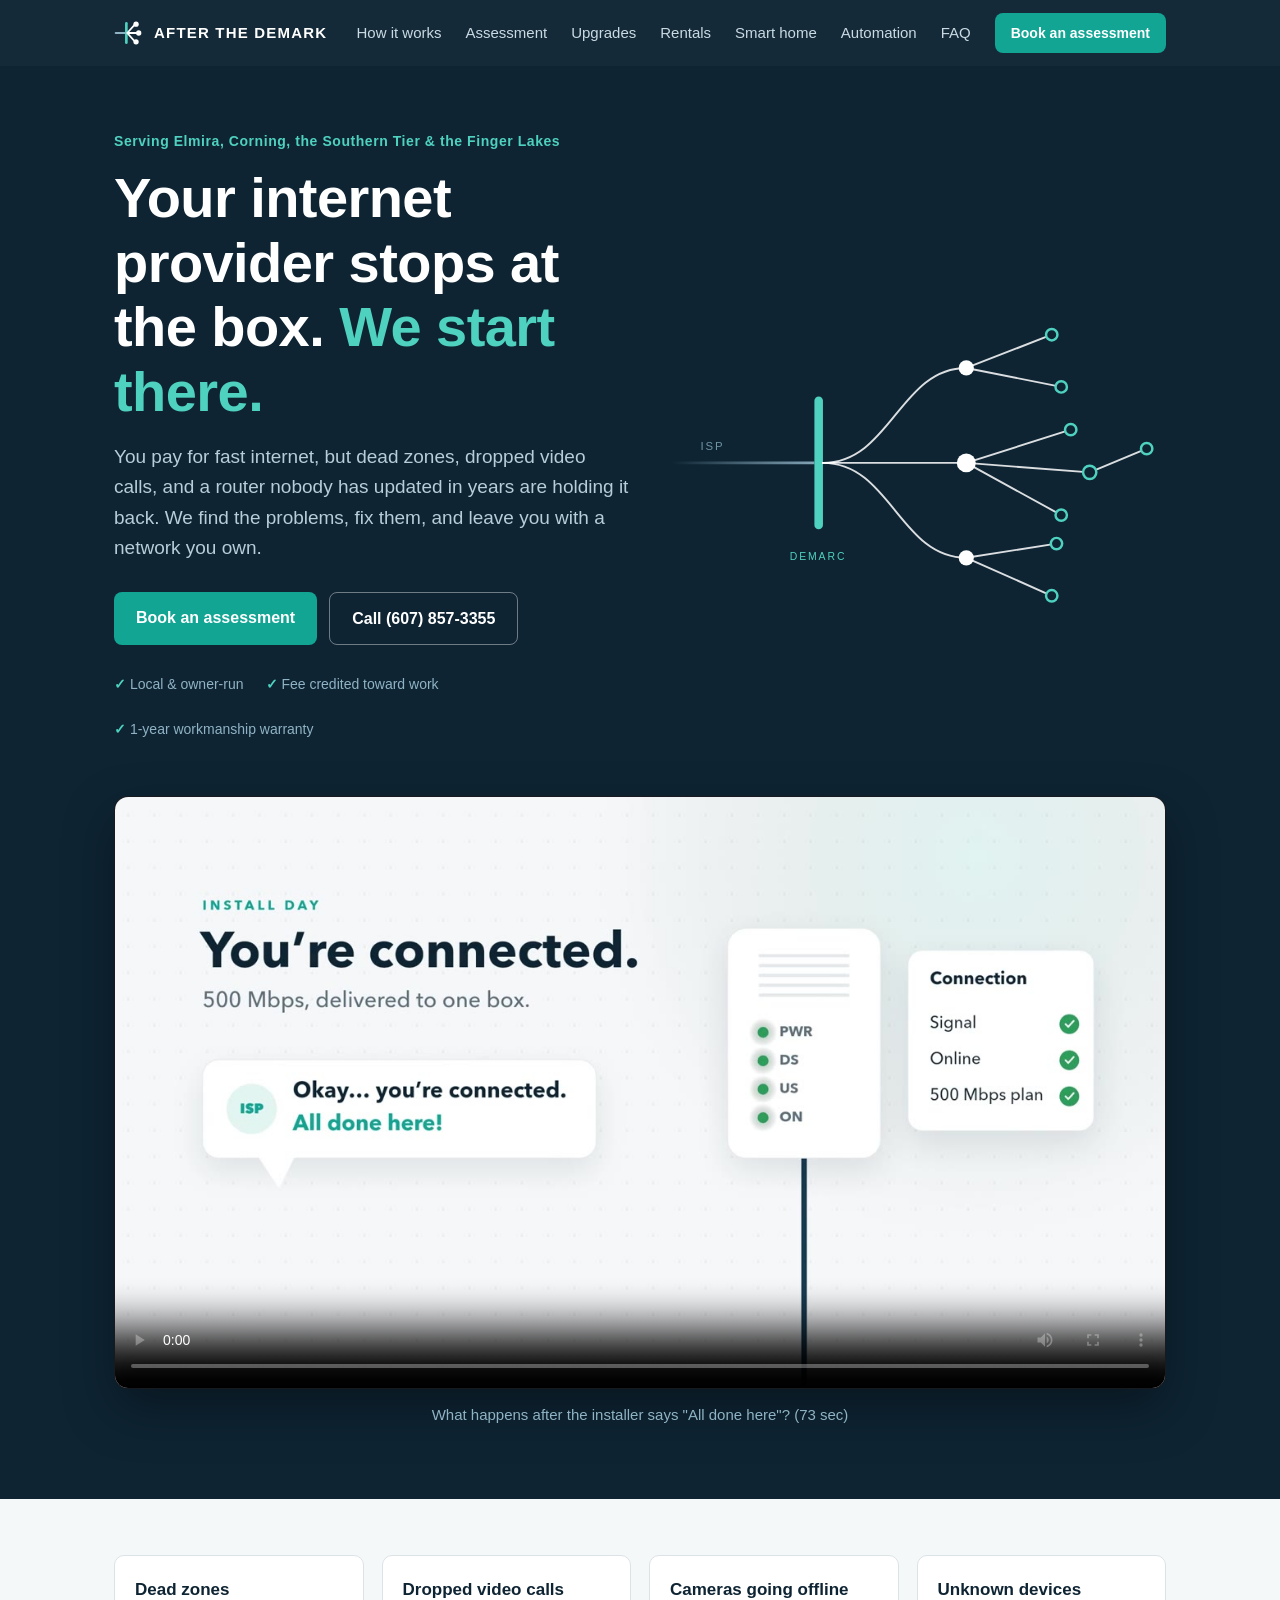
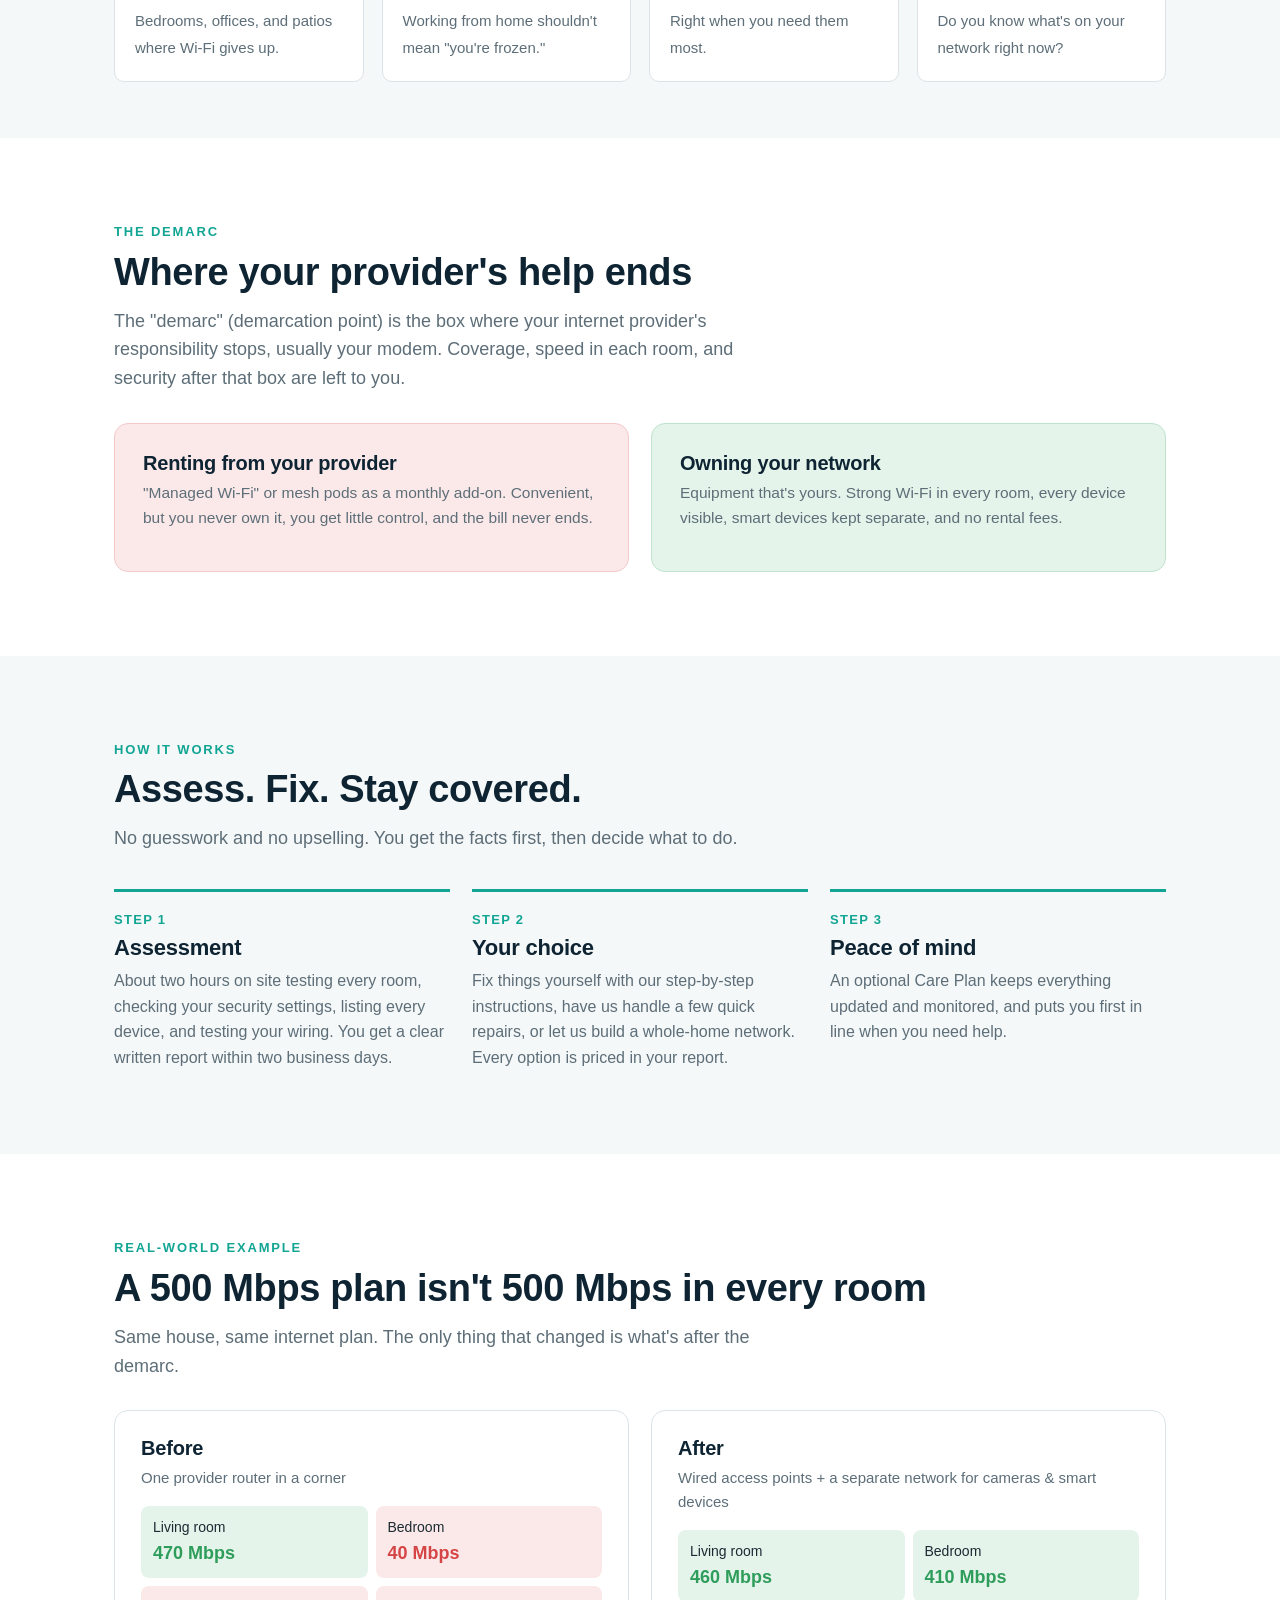
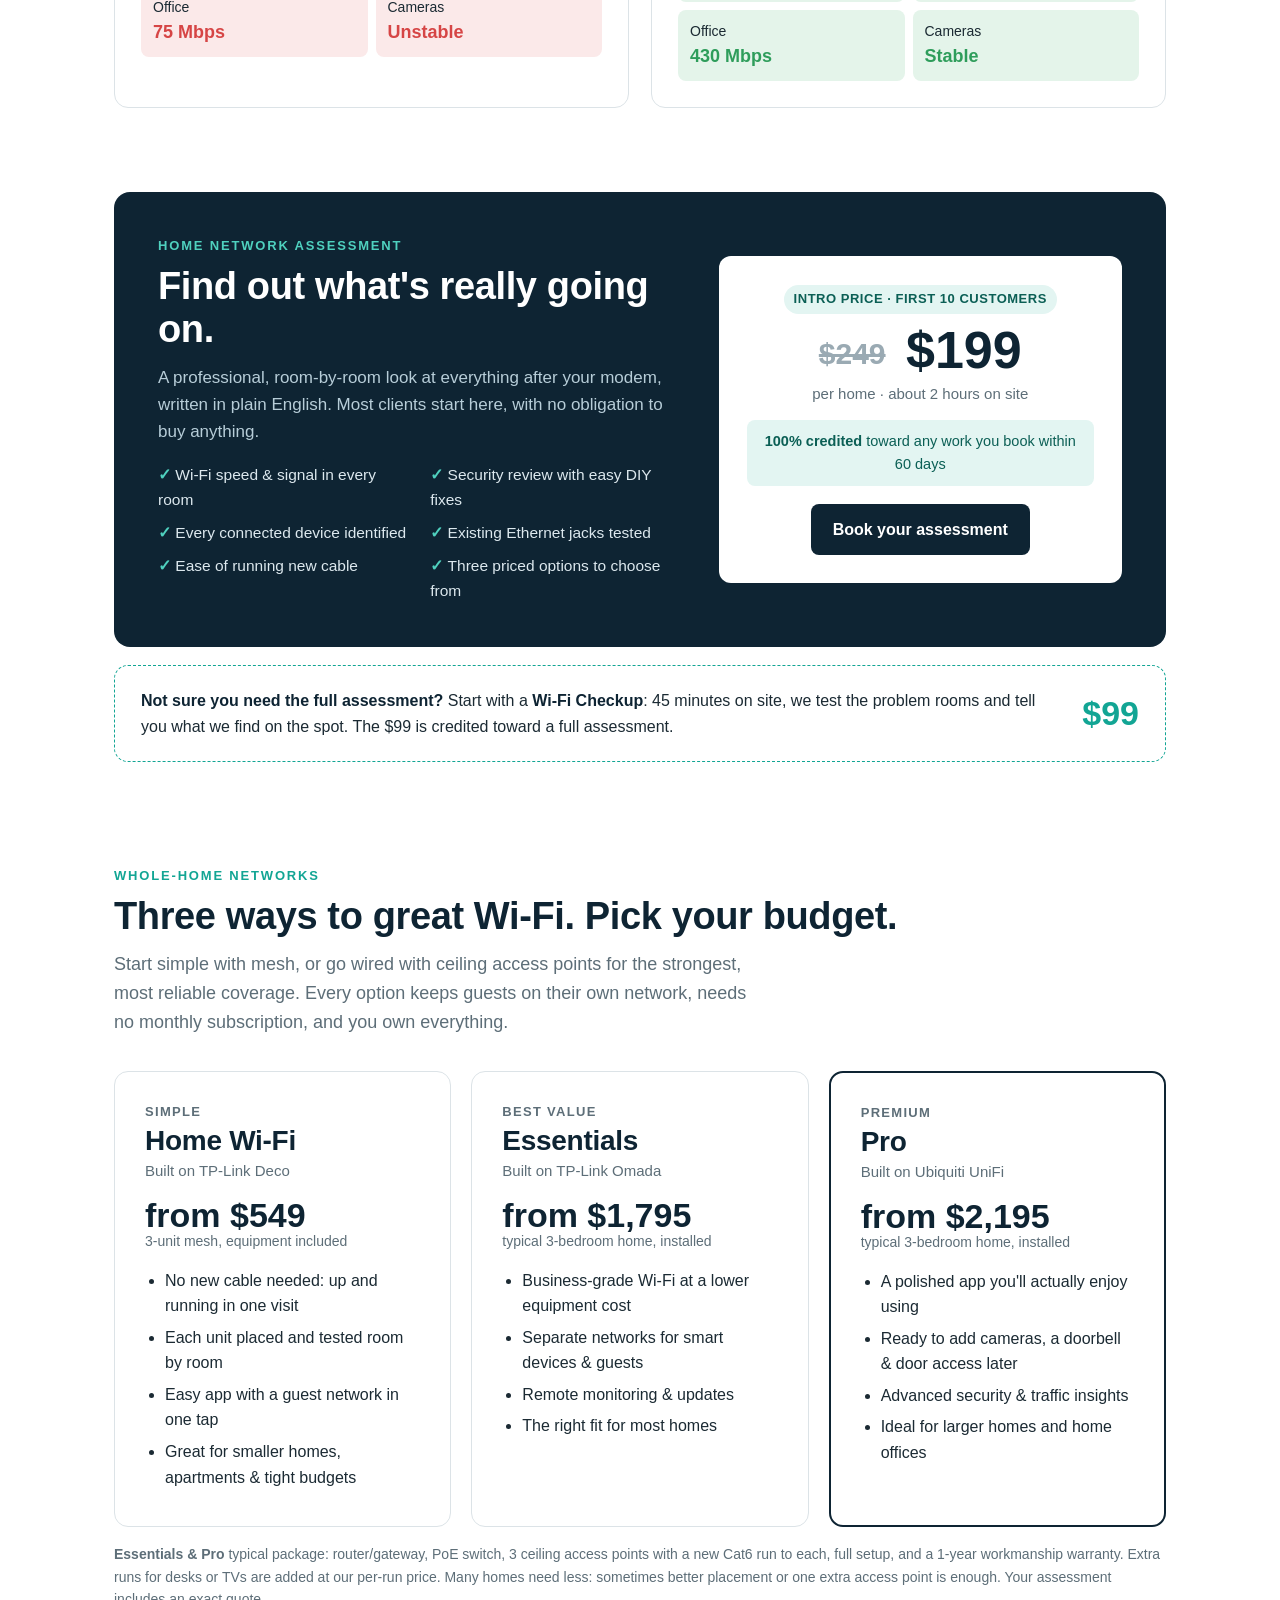
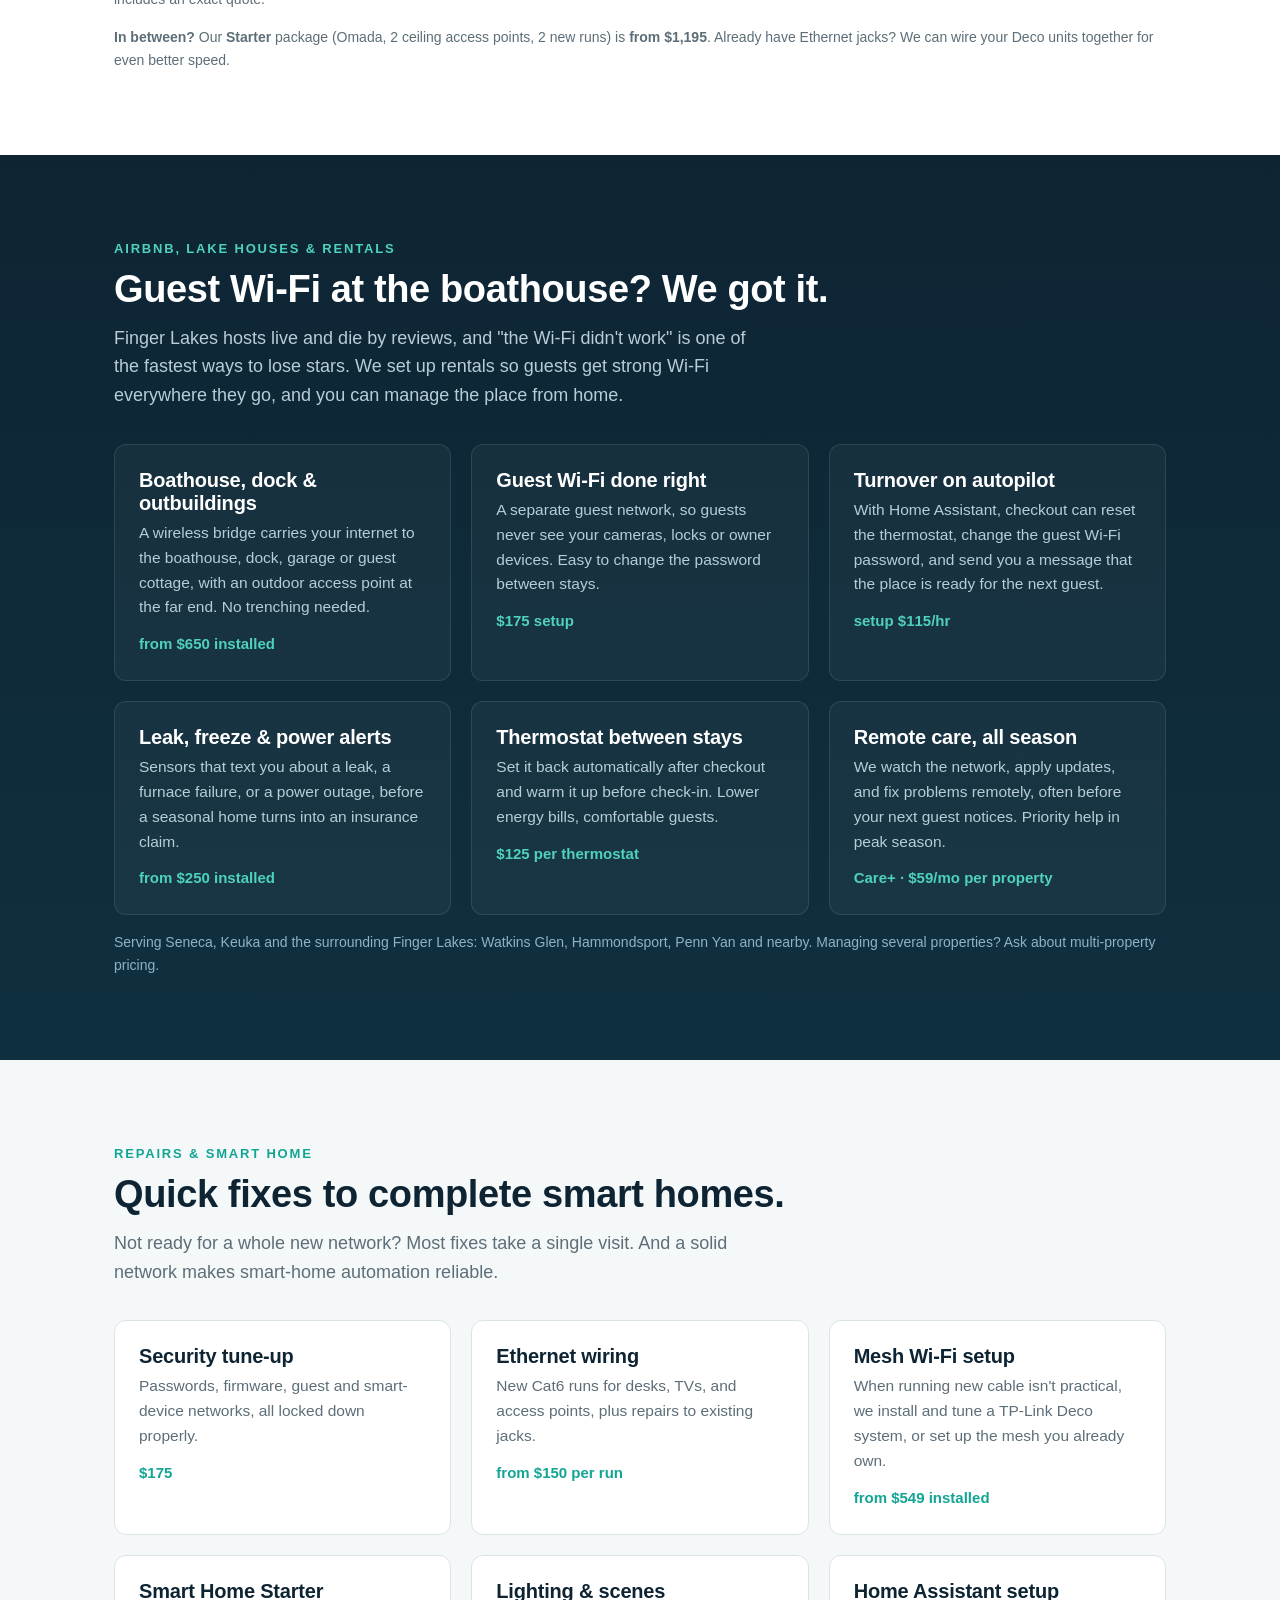
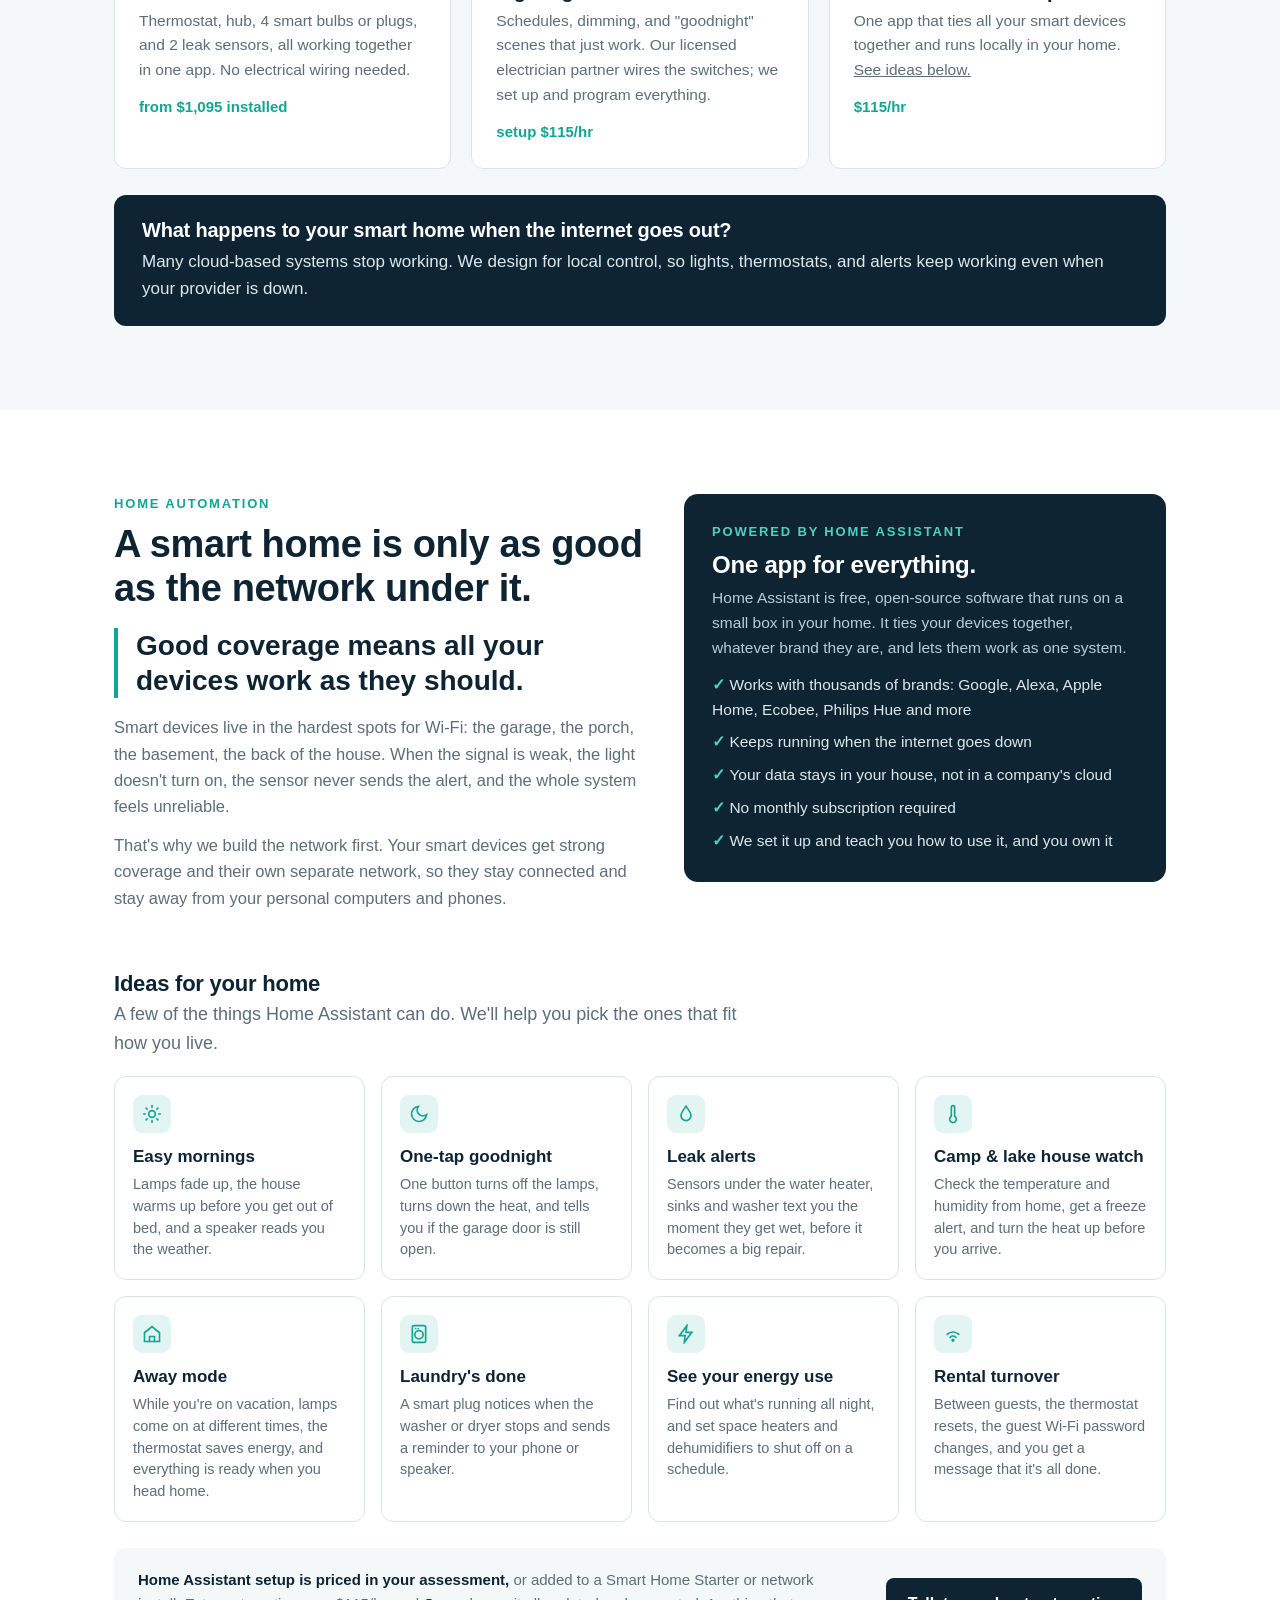
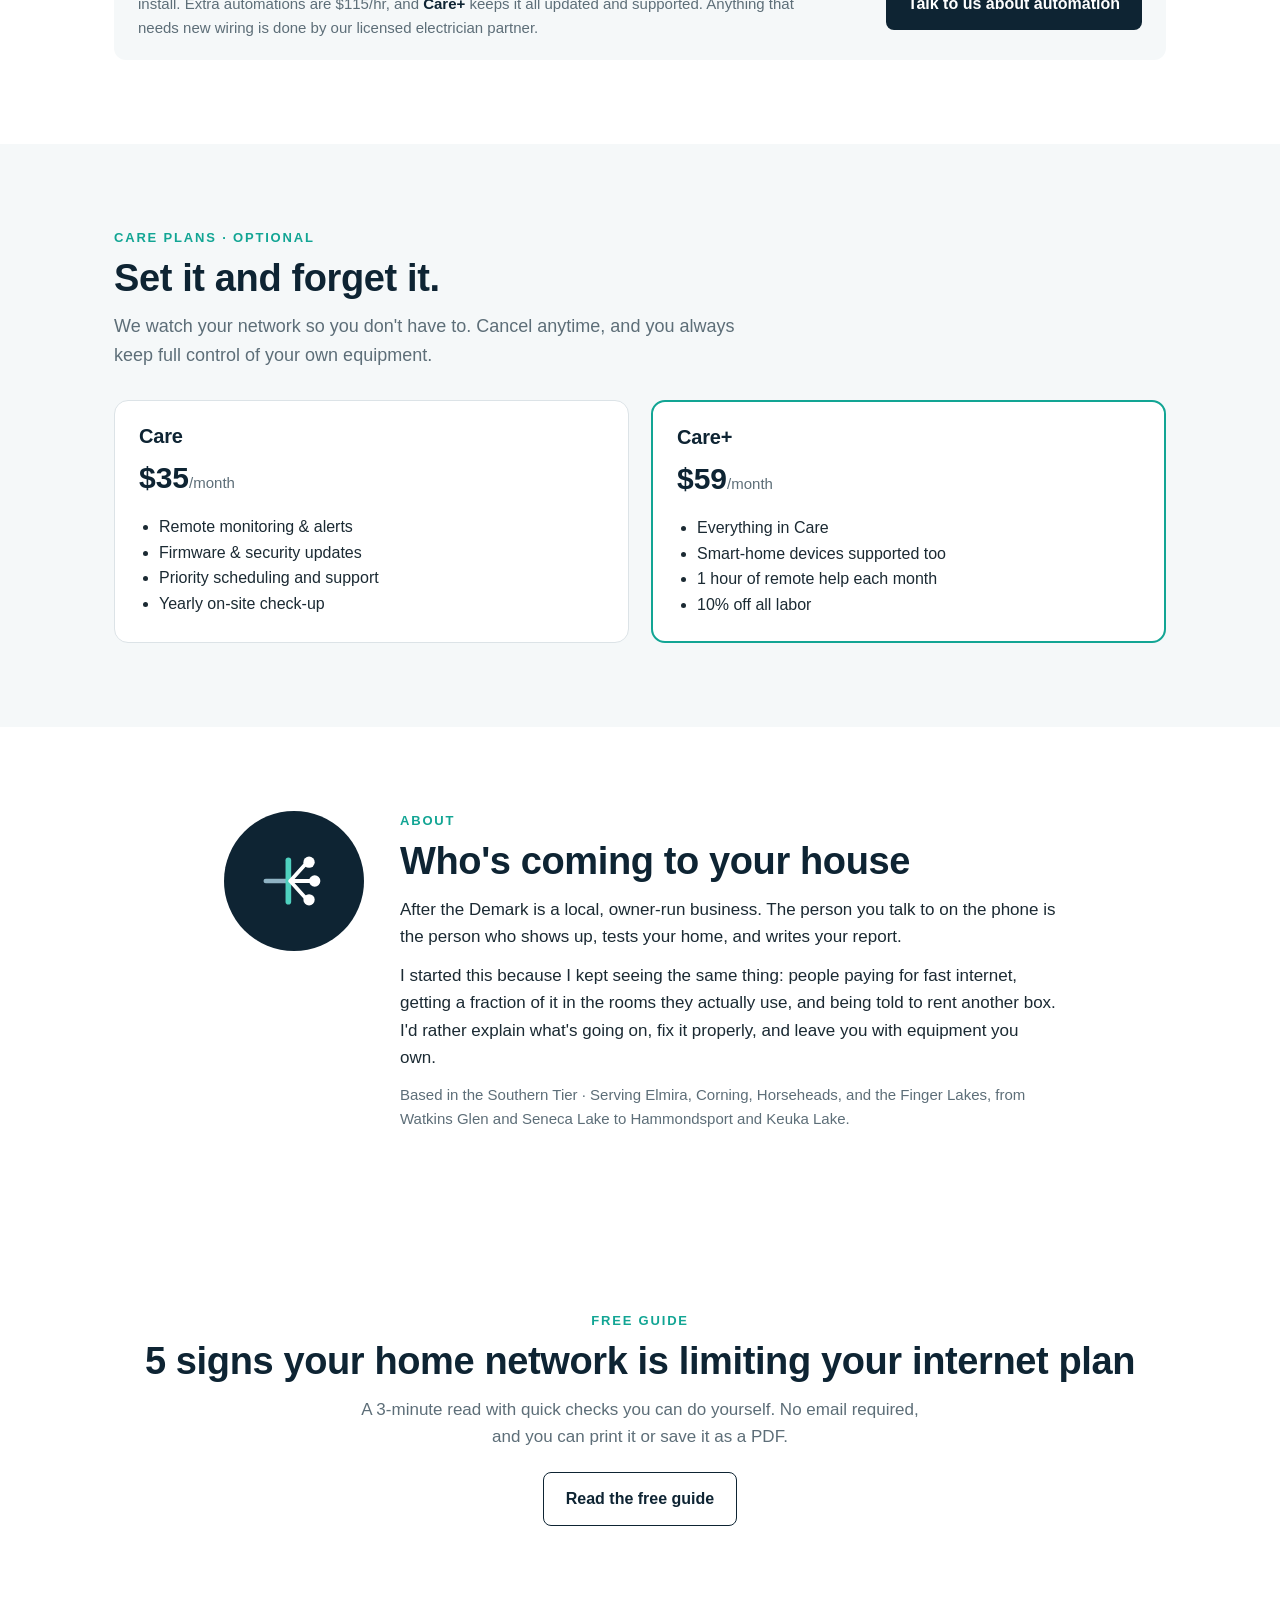
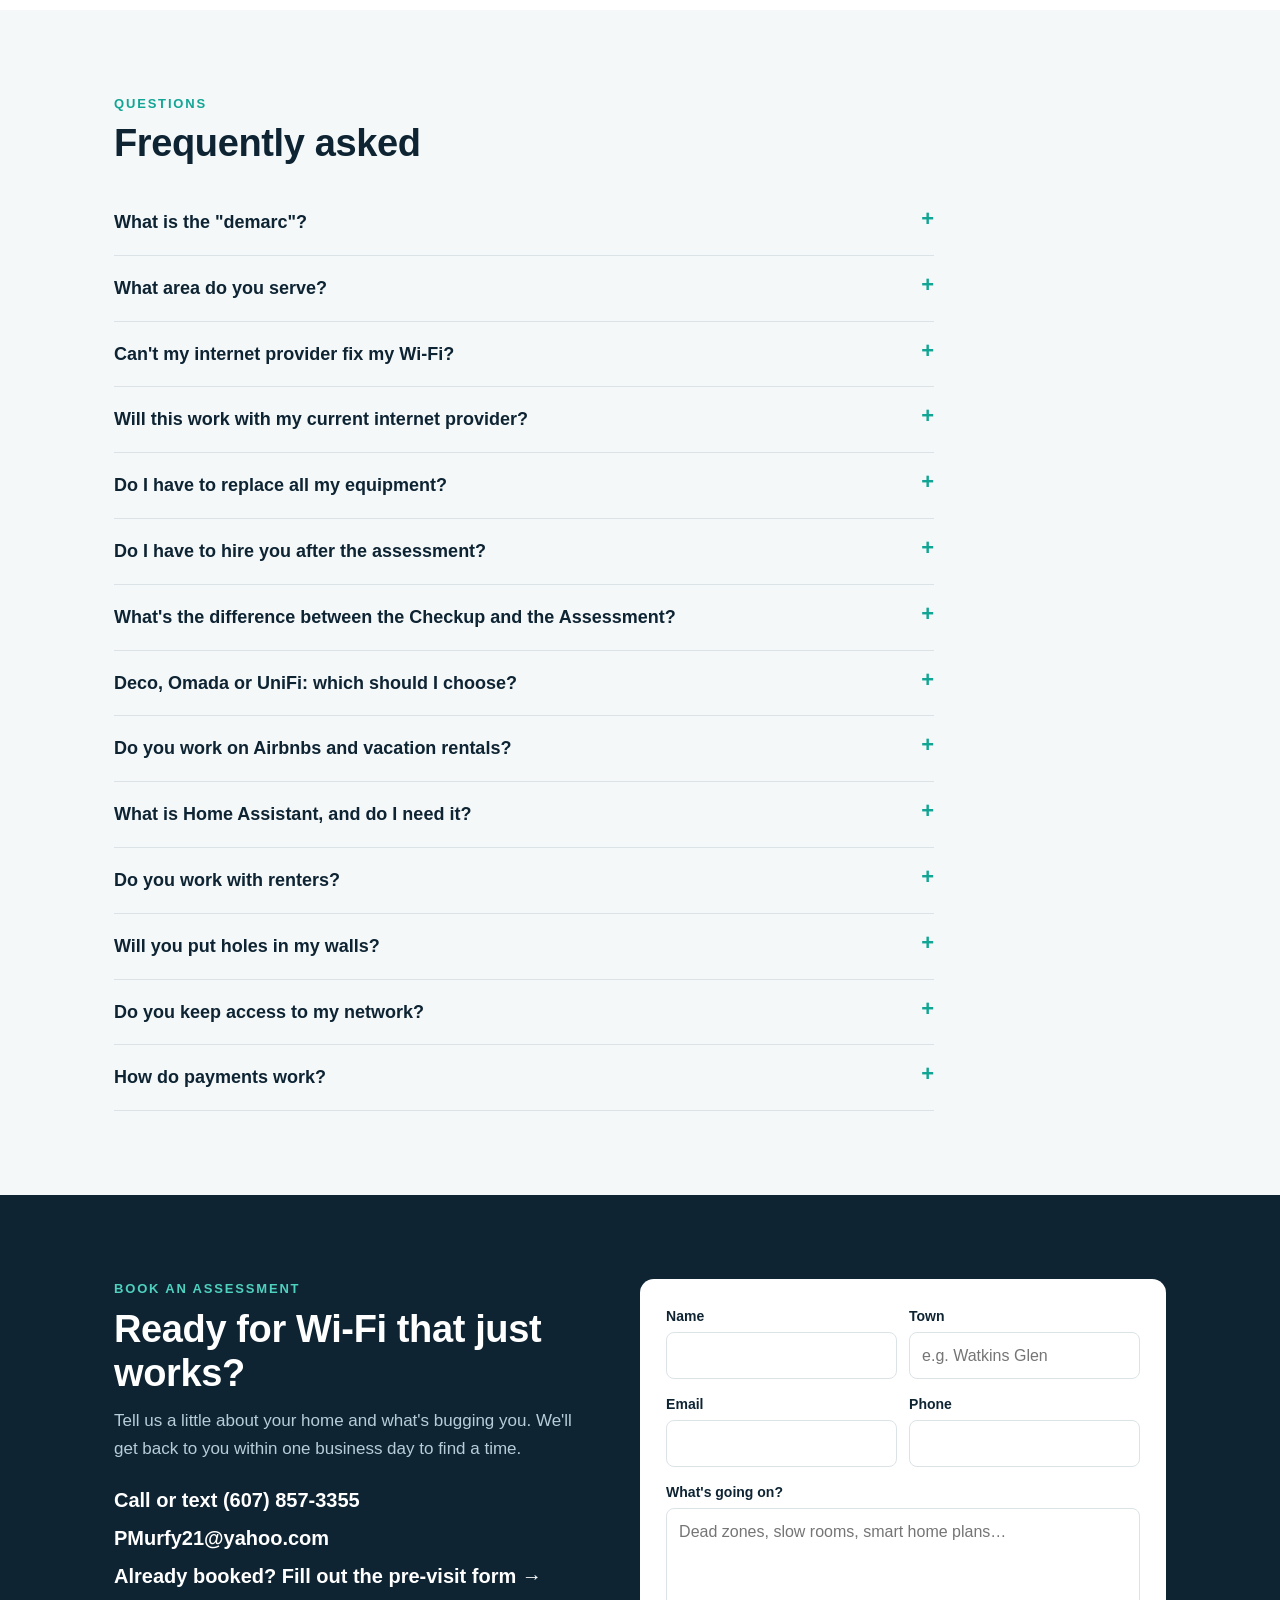
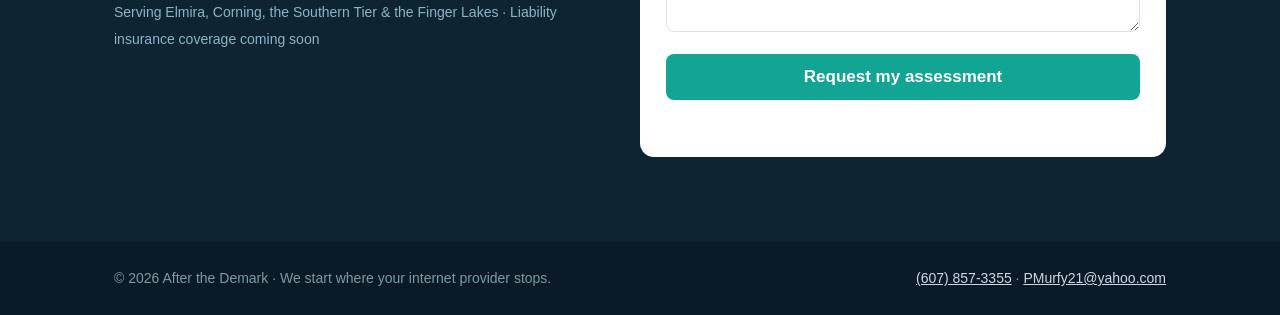
==== commit a5363277: "Raise Home Wi-Fi (Deco) package to from $549 Covers a mid-range Deco 3-pack at cost +15% plus about " ====
--- a/index.html
+++ b/index.html
@@ -218,7 +218,7 @@
         <div class="lvl">Simple</div>
         <h3>Home Wi-Fi</h3>
         <div class="by">Built on TP-Link Deco</div>
-        <div class="from">from $449<small>3-unit mesh, equipment included</small></div>
+        <div class="from">from $549<small>3-unit mesh, equipment included</small></div>
         <ul>
           <li>No new cable needed: up and running in one visit</li>
           <li>Each unit placed and tested room by room</li>
@@ -281,7 +281,7 @@
     <div class="svc">
       <div class="card"><h3>Security tune-up</h3><p>Passwords, firmware, guest and smart-device networks, all locked down properly.</p><div class="p">$175</div></div>
       <div class="card"><h3>Ethernet wiring</h3><p>New Cat6 runs for desks, TVs, and access points, plus repairs to existing jacks.</p><div class="p">from $150 per run</div></div>
-      <div class="card"><h3>Mesh Wi-Fi setup</h3><p>When running new cable isn't practical, we install and tune a TP-Link Deco system, or set up the mesh you already own.</p><div class="p">from $449 installed</div></div>
+      <div class="card"><h3>Mesh Wi-Fi setup</h3><p>When running new cable isn't practical, we install and tune a TP-Link Deco system, or set up the mesh you already own.</p><div class="p">from $549 installed</div></div>
       <div class="card"><h3>Smart Home Starter</h3><p>Thermostat, hub, 4 smart bulbs or plugs, and 2 leak sensors, all working together in one app. No electrical wiring needed.</p><div class="p">from $1,095 installed</div></div>
       <div class="card"><h3>Lighting &amp; scenes</h3><p>Schedules, dimming, and "goodnight" scenes that just work. Our licensed electrician partner wires the switches; we set up and program everything.</p><div class="p">setup $115/hr</div></div>
       <div class="card"><h3>Home Assistant setup</h3><p>One app that ties all your smart devices together and runs locally in your home. <a href="#automation">See ideas below.</a></p><div class="p">$115/hr</div></div>
